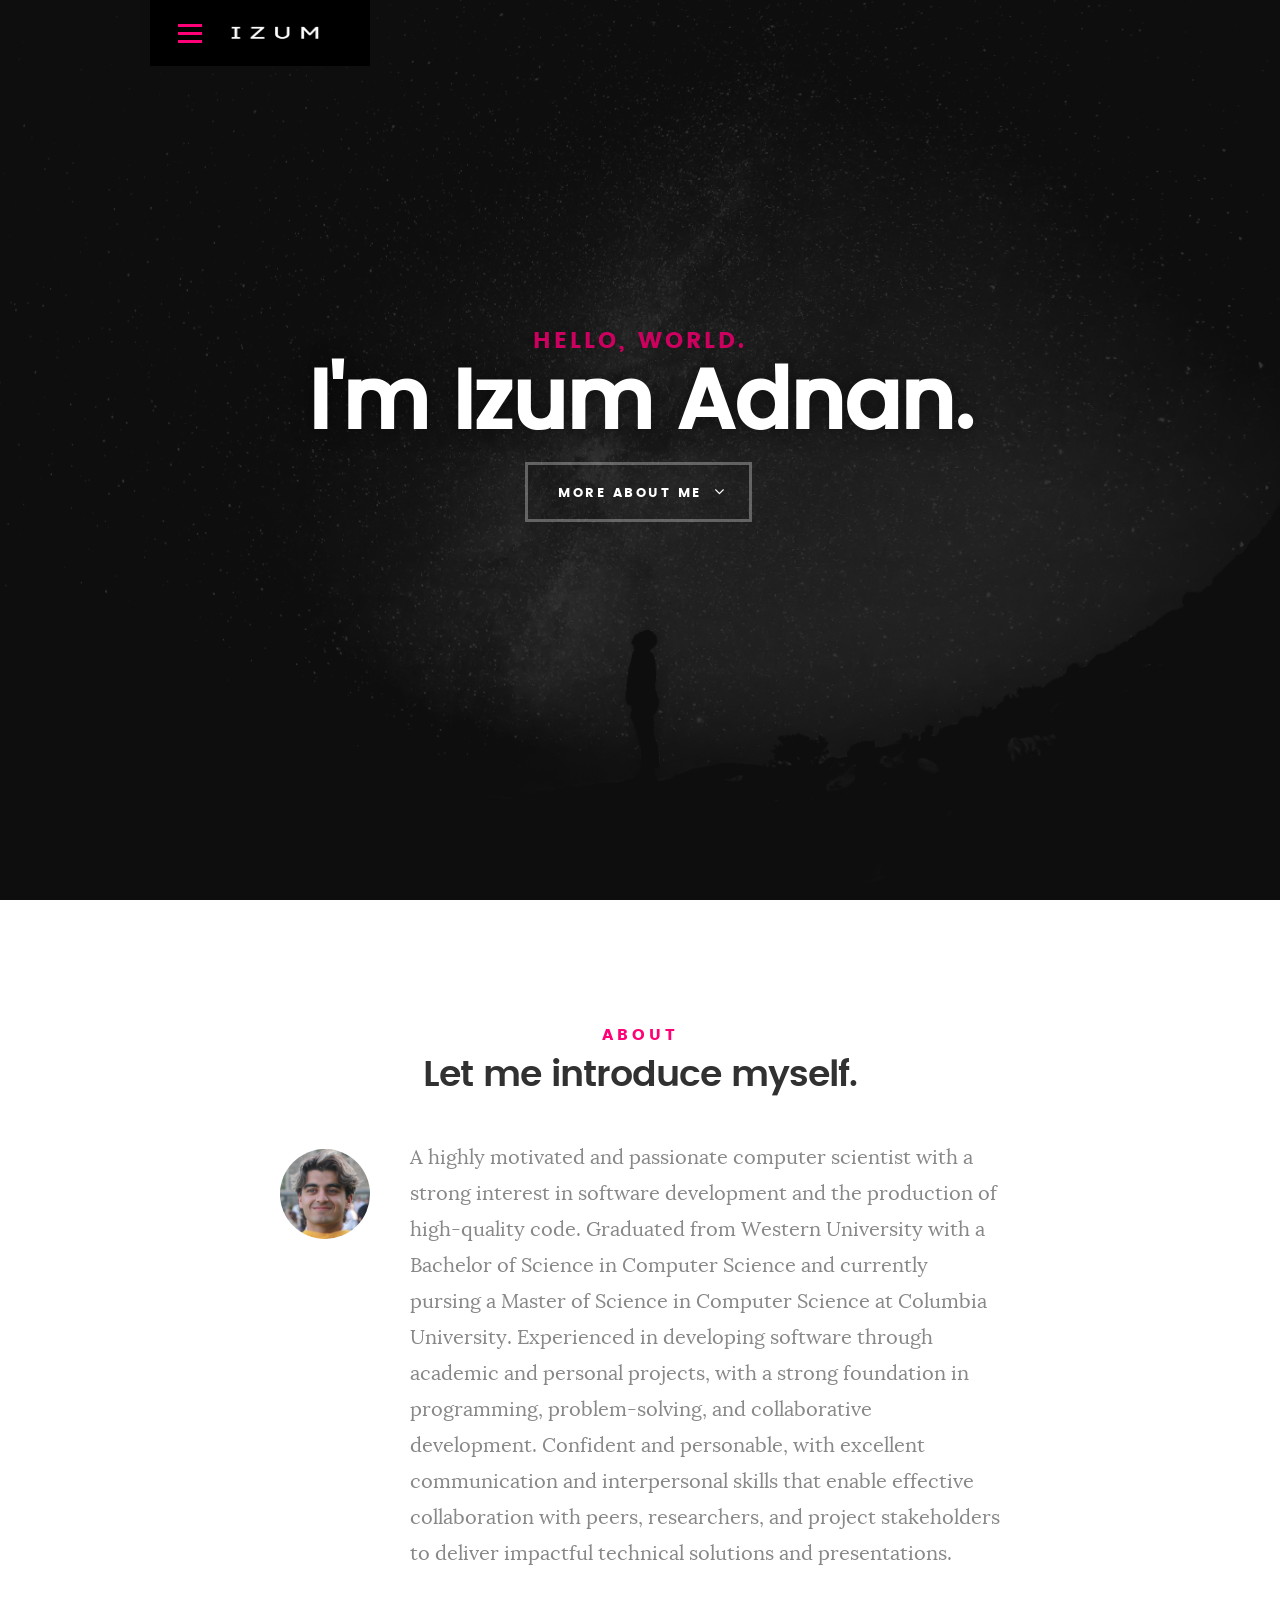
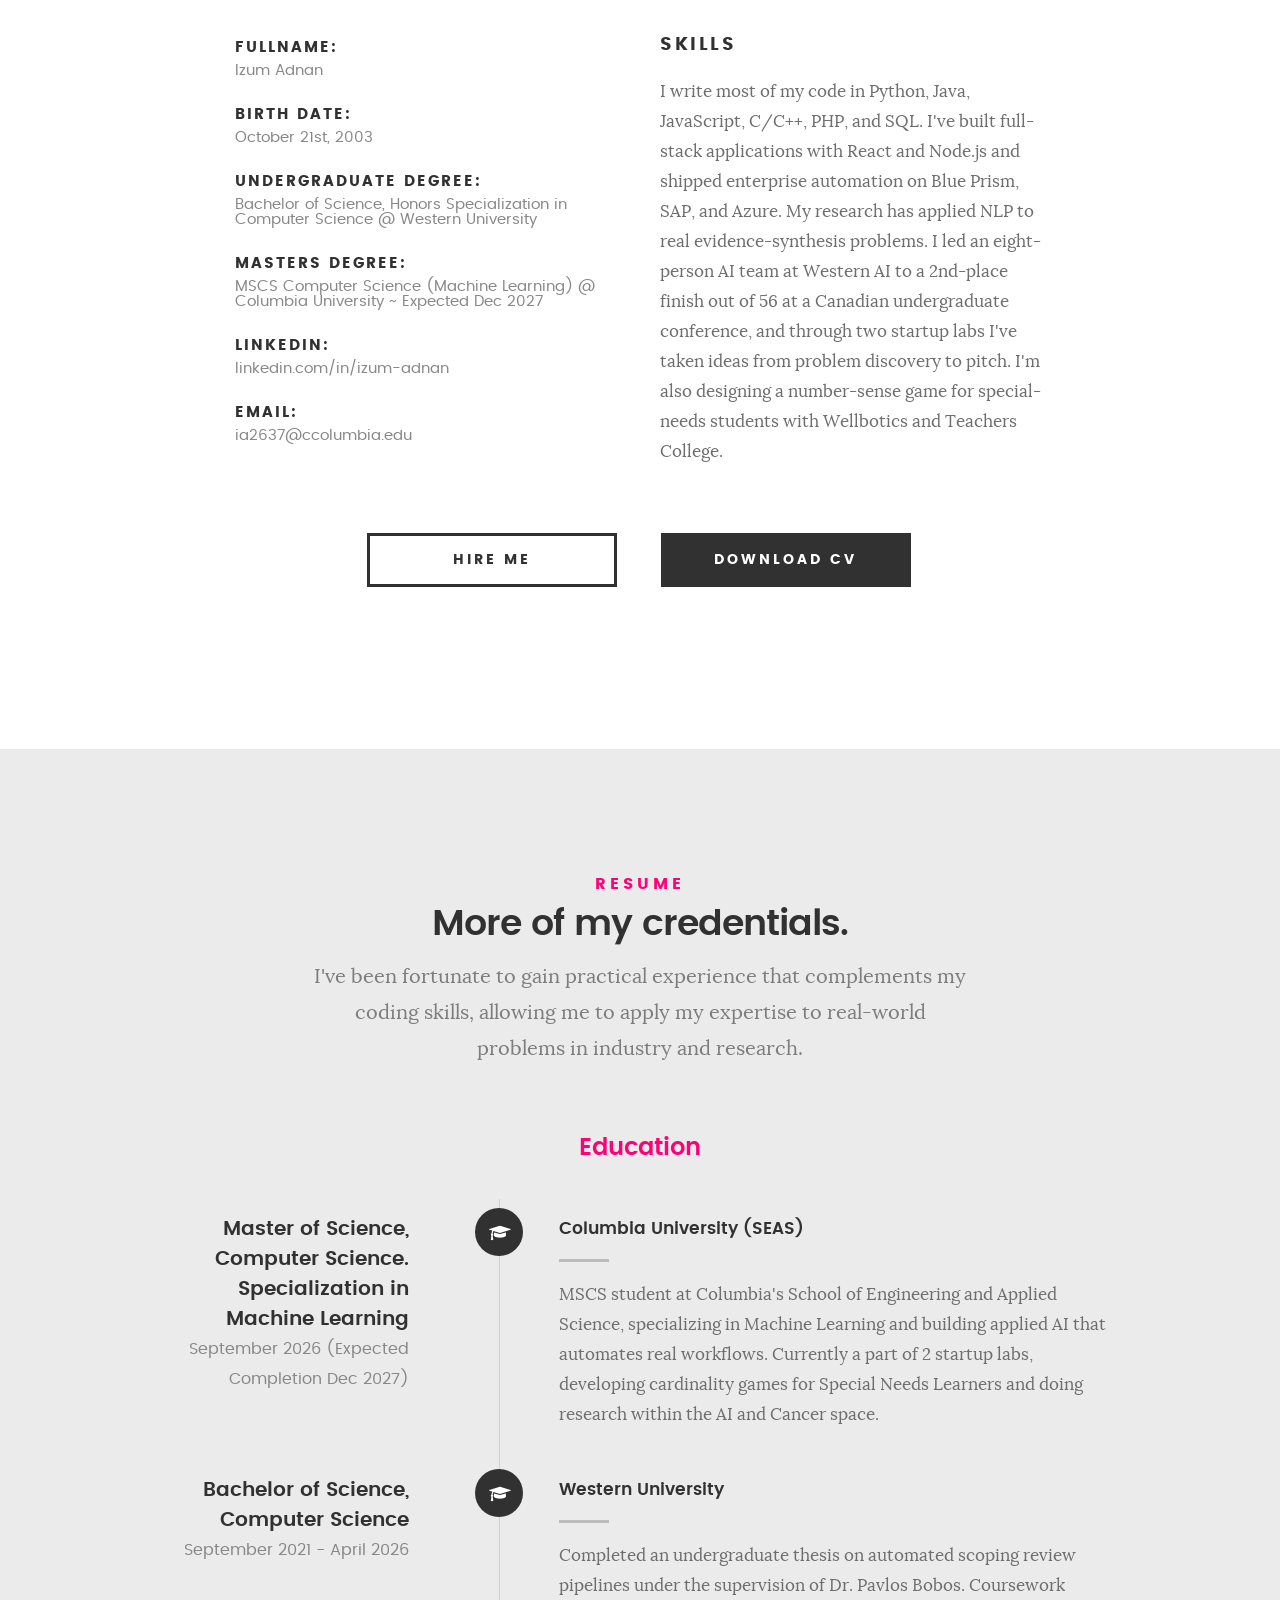
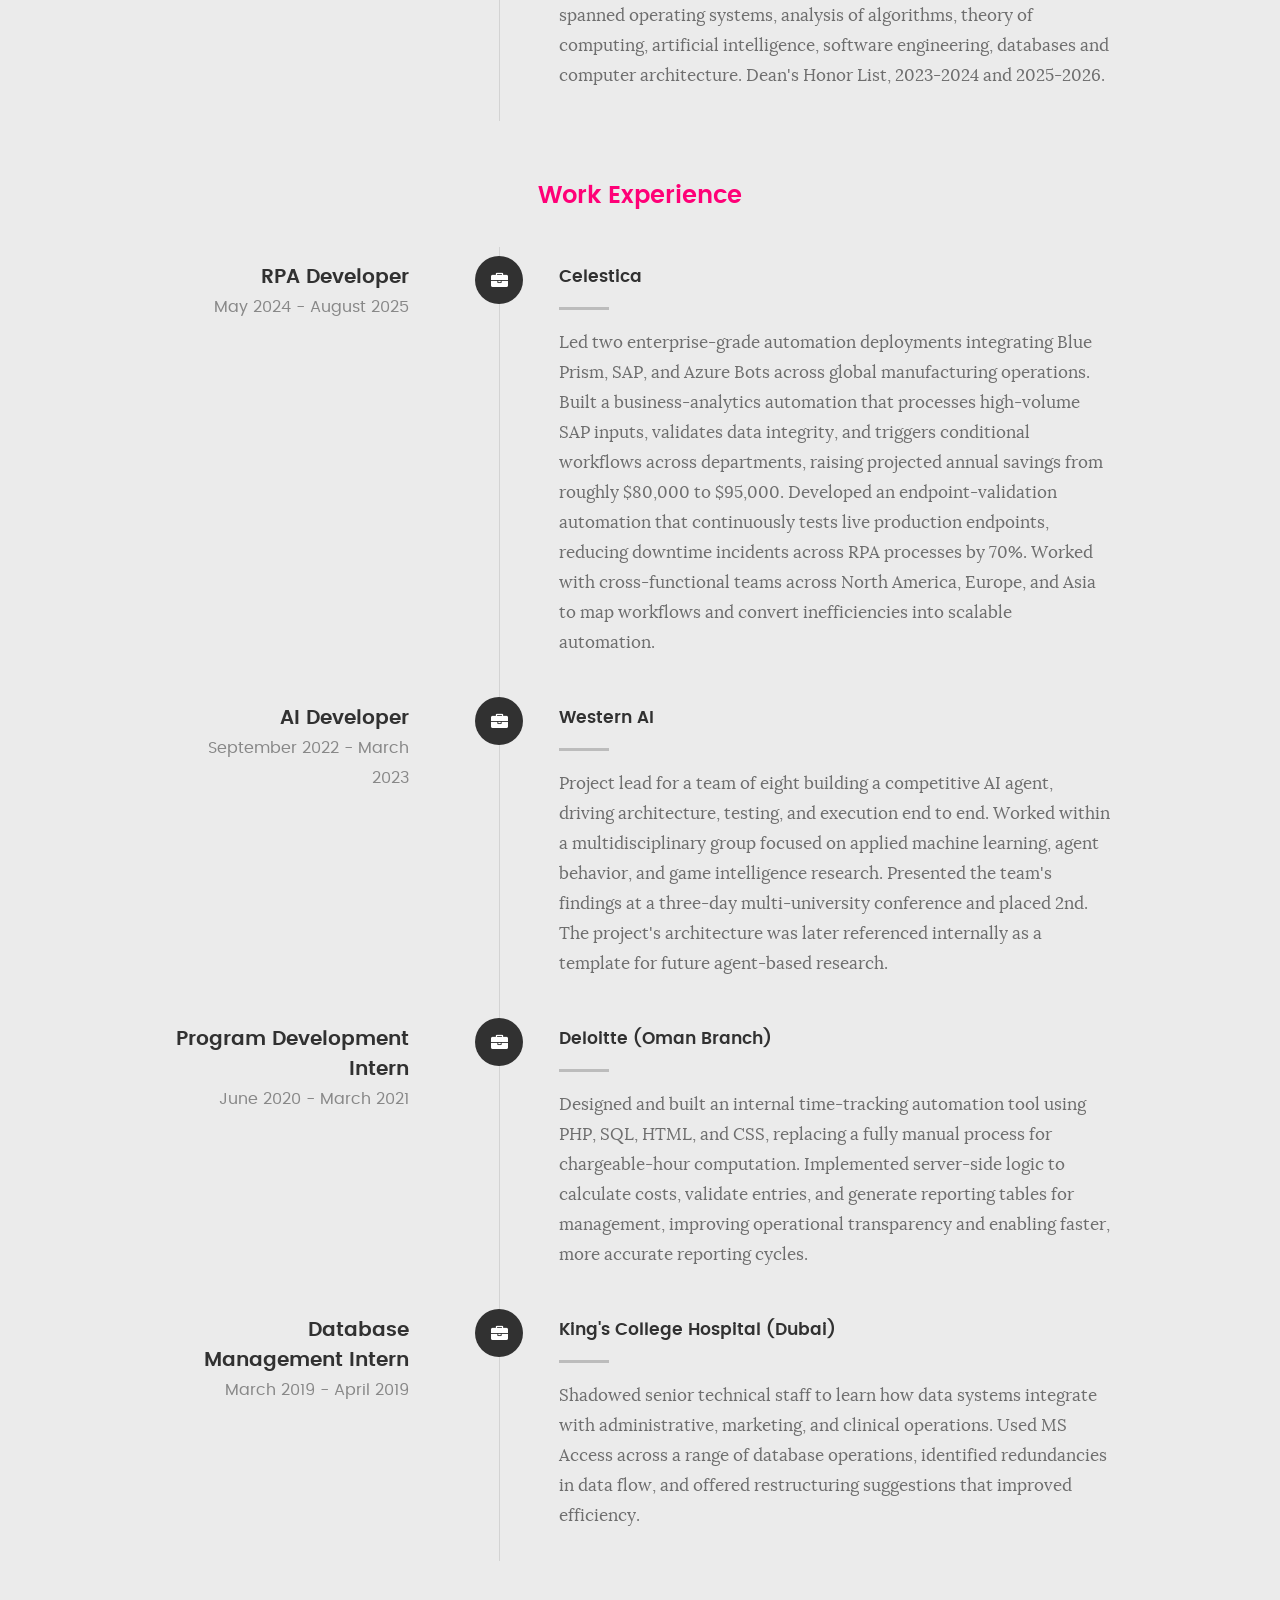
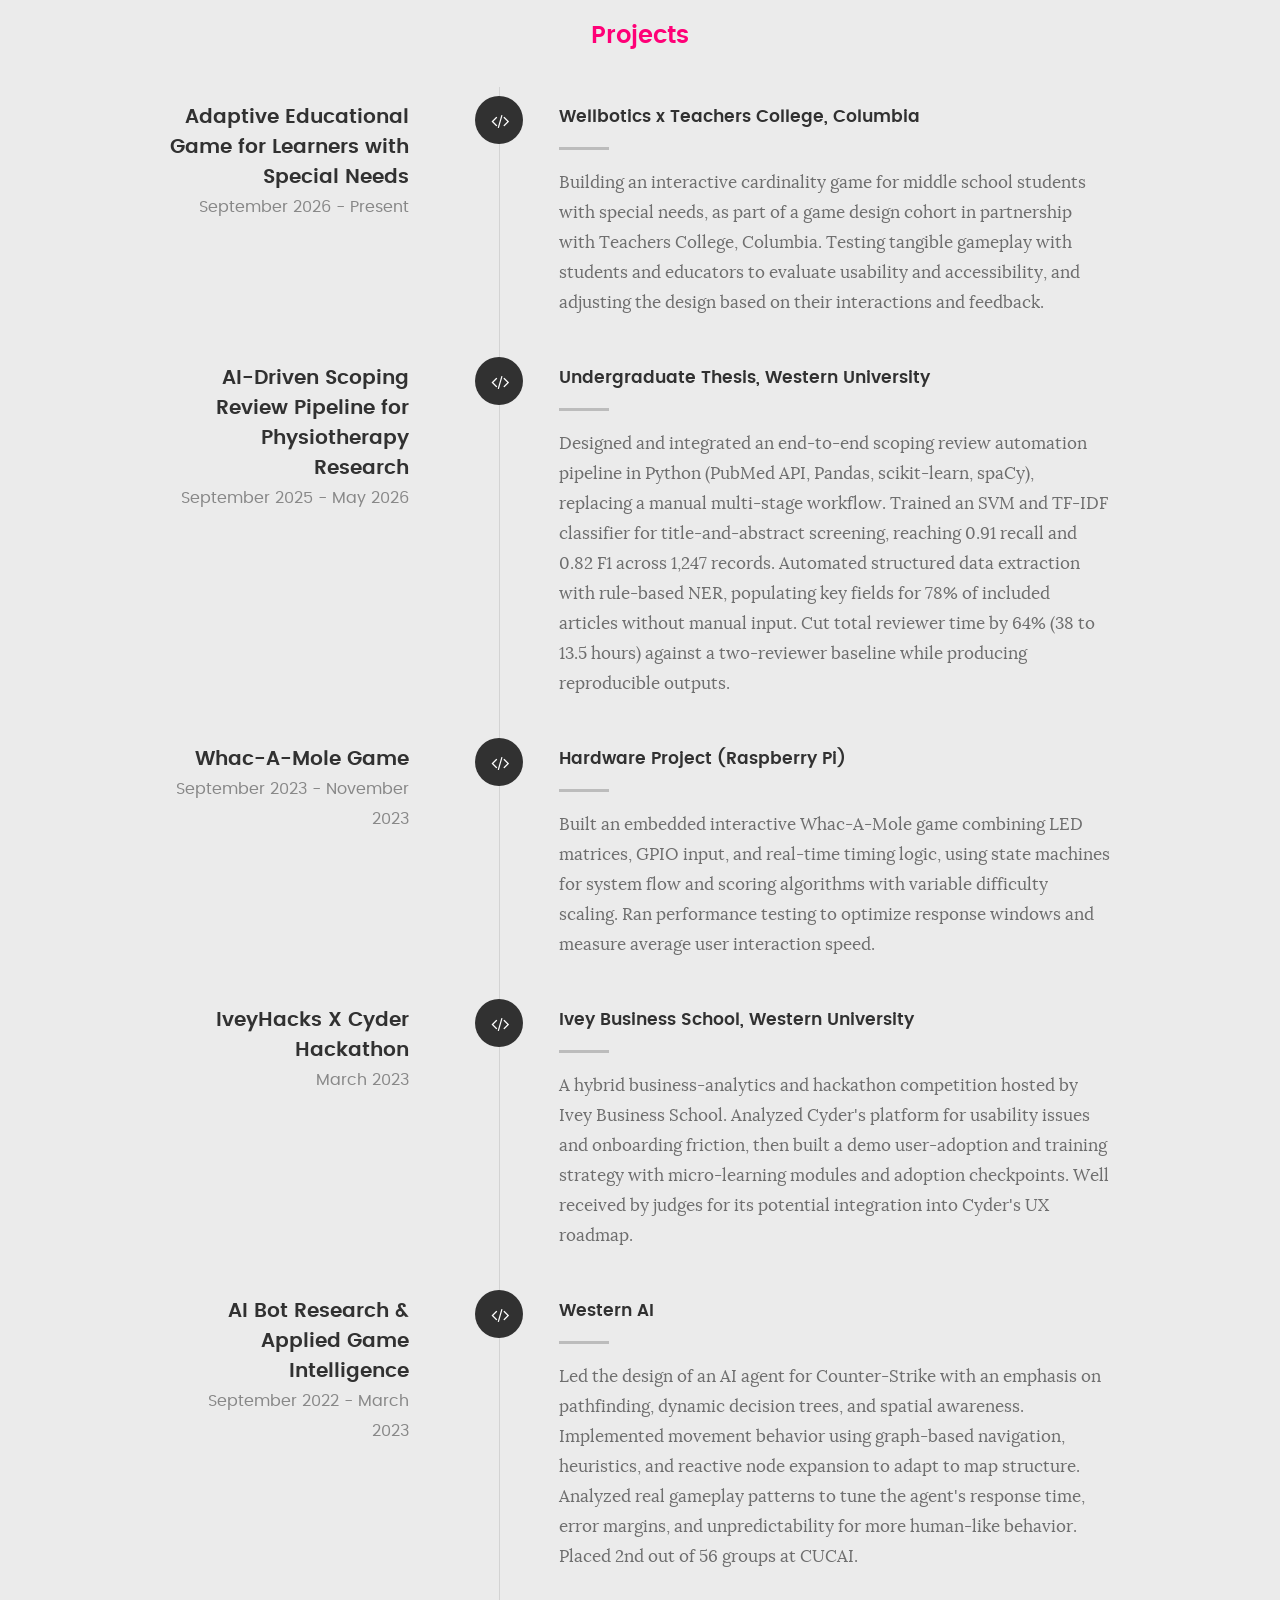
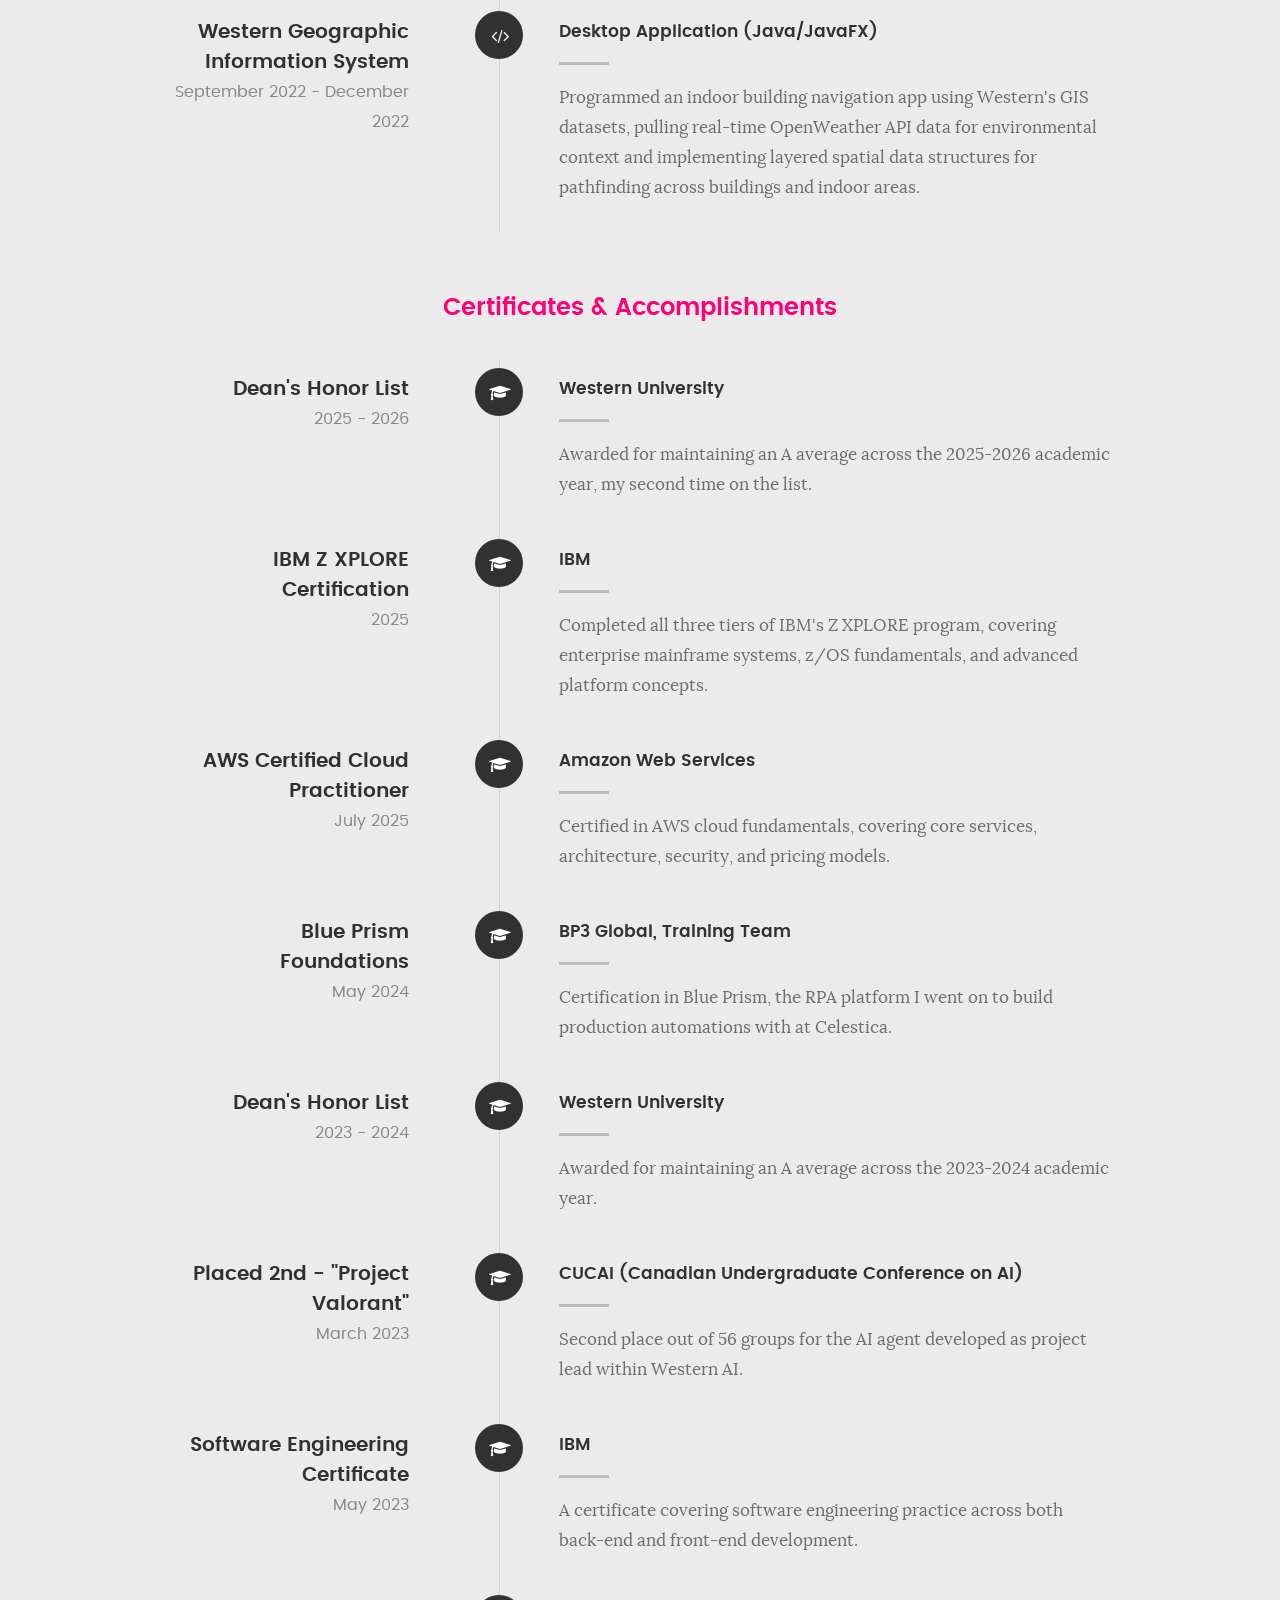
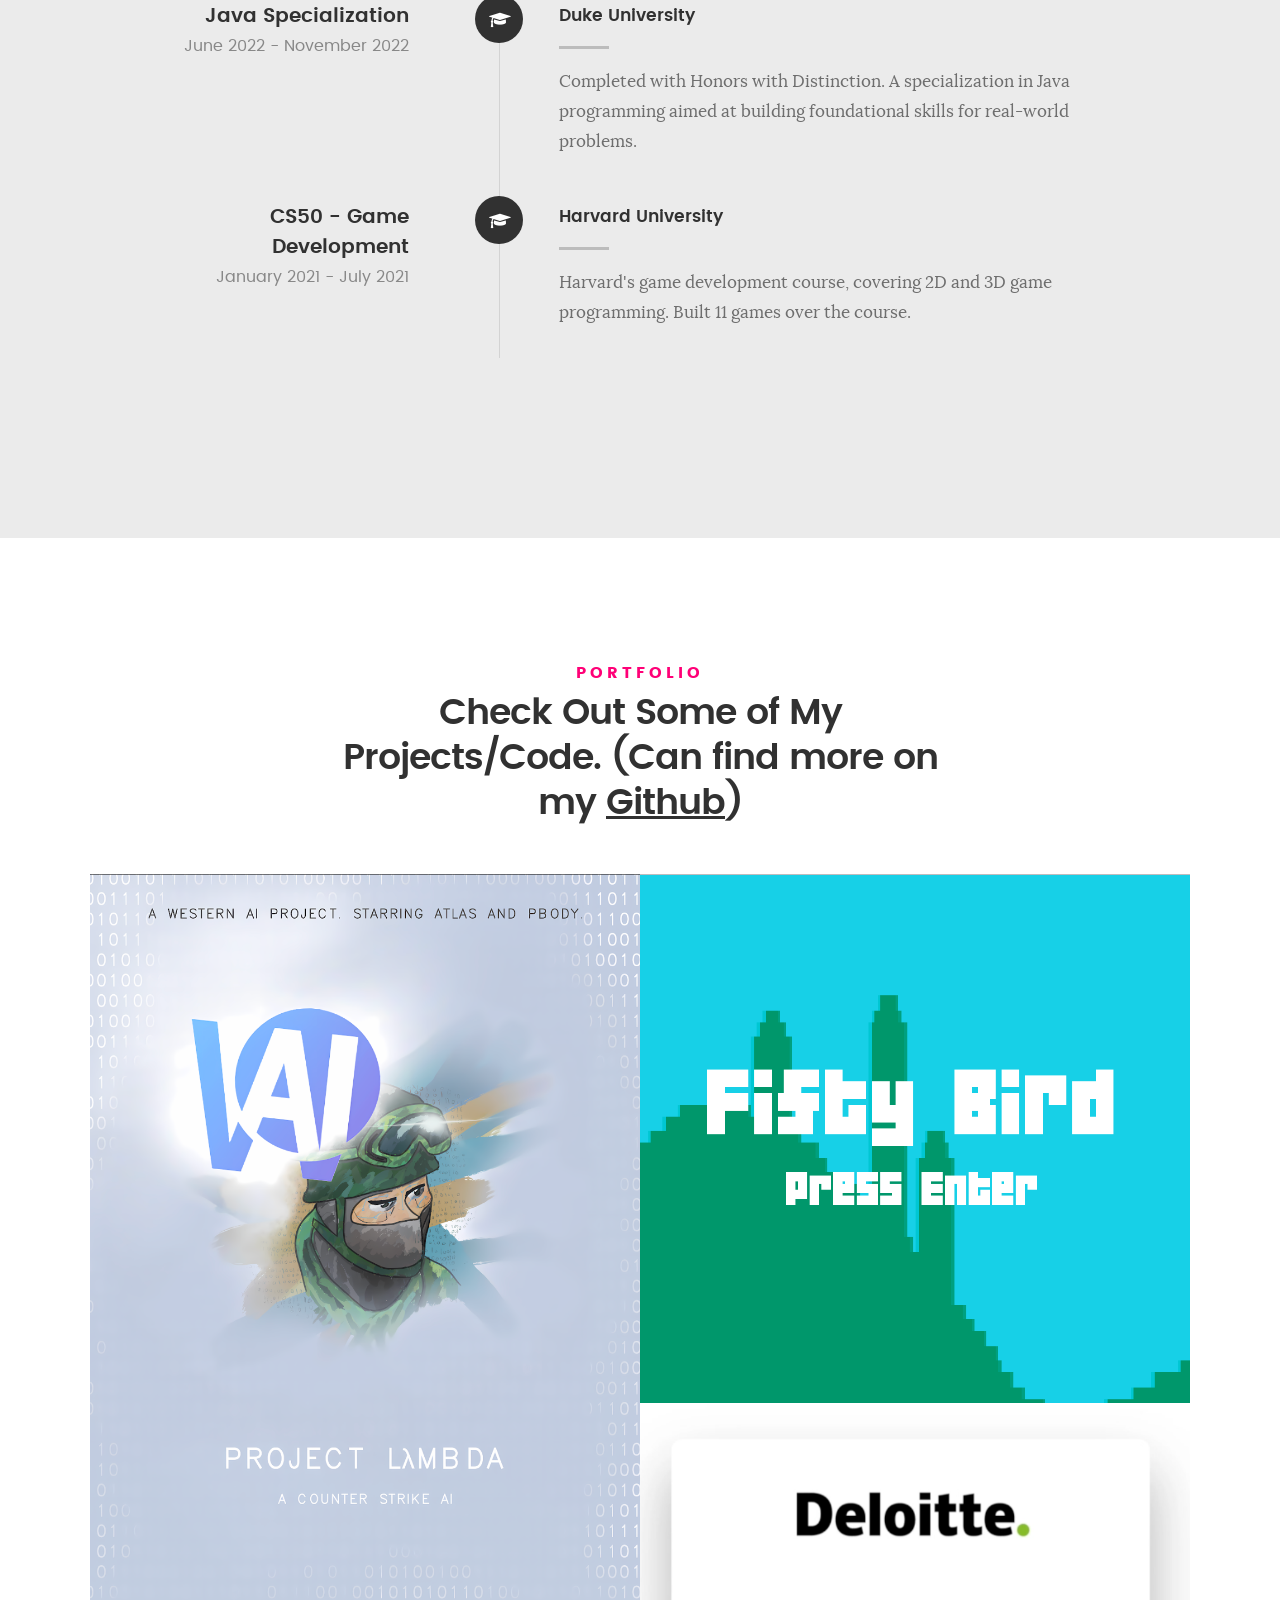
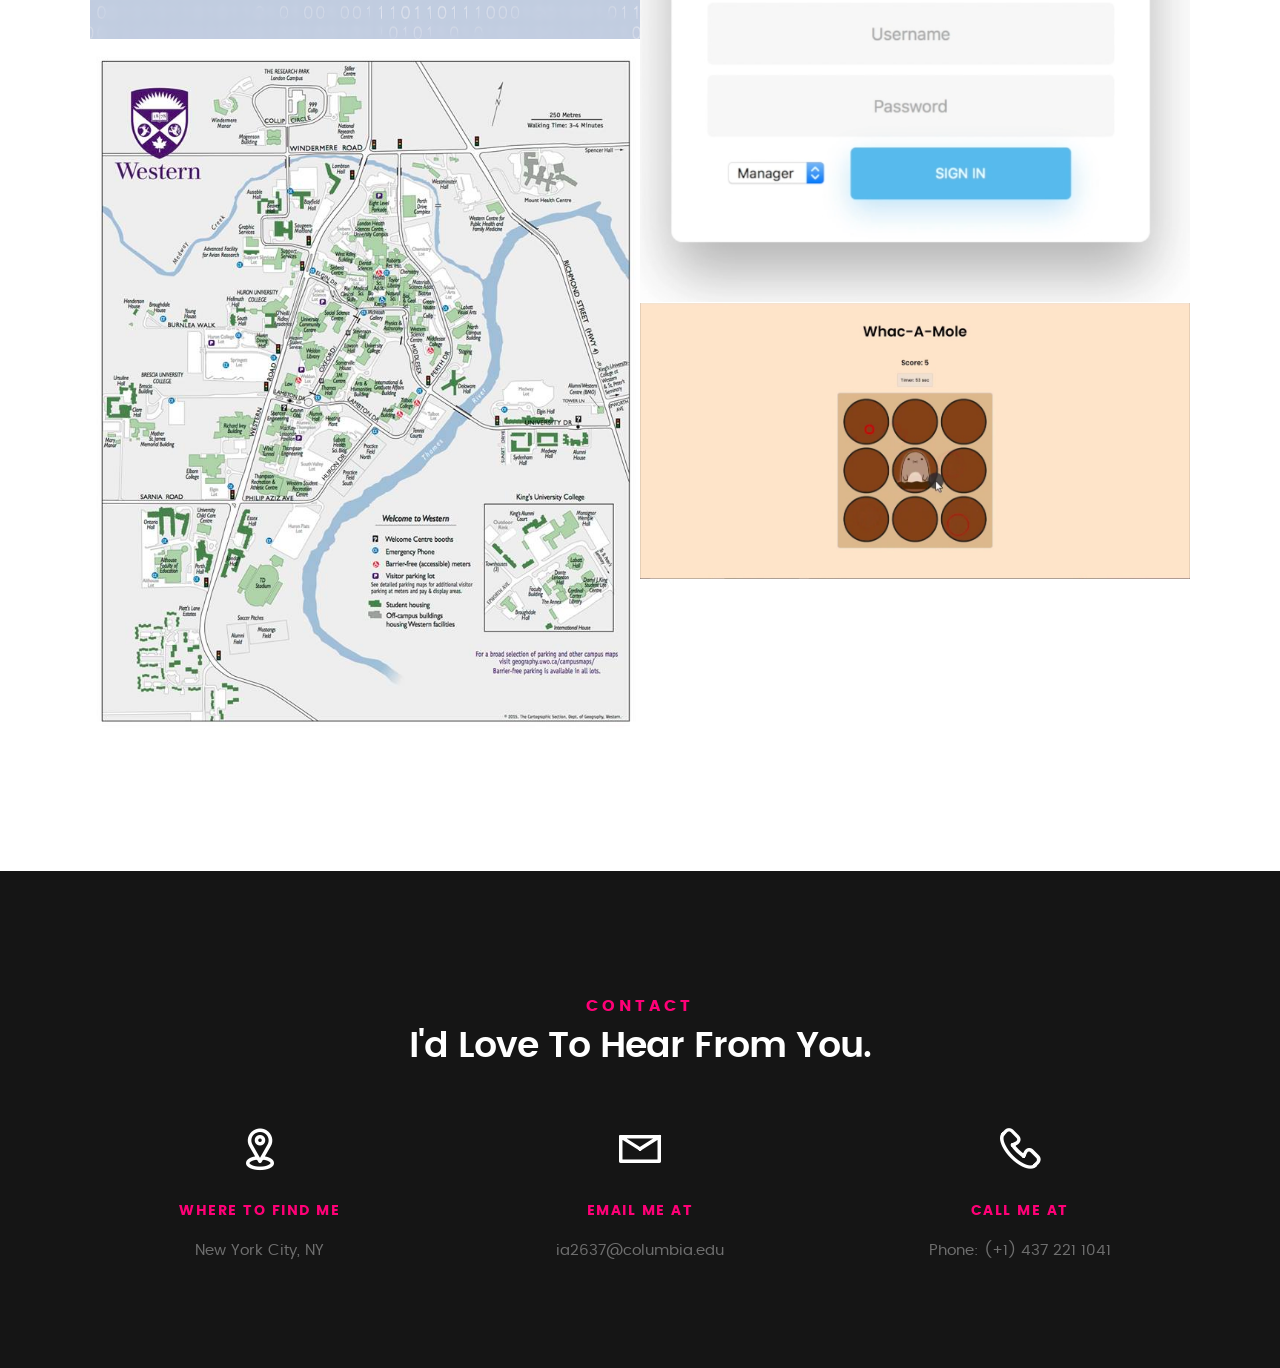
==== index.html @ 759fa6db "Update index.html" ====
<!DOCTYPE html>
<!--[if IE 8 ]><html class="no-js oldie ie8" lang="en"> <![endif]-->
<!--[if IE 9 ]><html class="no-js oldie ie9" lang="en"> <![endif]-->
<!--[if (gte IE 9)|!(IE)]><!--><html class="no-js" lang="en"> <!--<![endif]-->
<head>
<style>
	/* Adjust the image size while maintaining aspect ratio */
.profile-pic {
  max-width: 100%; /* Adjust this to control the image width */
  height: auto; /* This ensures the height adjusts to maintain aspect ratio */
  border-radius: 50%; /* Optional: creates a circular image */
  object-fit: cover; /* Ensures the image covers the area without being squashed. Adjust the container's size as needed */
}

/* Timeline fix: force each block to clear the previous one's floated header.
   Without this, a title that wraps to 3+ lines leaves float space that the
   next block's content flows up into, causing overlap. */
.timeline-block {
  clear: both;
  overflow: hidden;
}
.timeline-block:after {
  content: "";
  display: table;
  clear: both;
}
.timeline-content {
  overflow: hidden; /* creates a block formatting context so text stops wrapping around the floated header */
}
</style>
   <!--- basic page needs
   ================================================== -->
   <meta charset="utf-8">
	<title>Izum Adnan Web Portfolio</title>
	<meta name="description" content="Izum Adnan - Computer Science graduate, Western University. MSCS Candidate in Computer Science with a Machine Learning Specialization, Columbia University.">
	<meta name="author" content="Izum Adnan">

   <!-- mobile specific metas
   ================================================== -->
	<meta name="viewport" content="width=device-width, initial-scale=1, maximum-scale=1">

 	<!-- CSS
   ================================================== -->
   <link rel="stylesheet" href="css/base.css">  
   <link rel="stylesheet" href="css/main.css">
   <link rel="stylesheet" href="css/vendor.css">     

   <!-- script
   ================================================== -->   
	<script src="js/modernizr.js"></script>
	<script src="js/pace.min.js"></script>

   <!-- favicons
	================================================== -->
	<link rel="icon" type="image/png" href="favicon.png">

</head>

<body id="top">

	<!-- header 
   ================================================== -->
   <header>   	
   	<div class="row">

   		<div class="top-bar">
   			<a class="menu-toggle" href="#"><span>Menu</span></a>

	   		<div class="logo">
		         <a href="index.html">IZUM</a>
		      </div>		      

		   	<nav id="main-nav-wrap">
					<ul class="main-navigation">
						<li class="current"><a class="smoothscroll"  href="#intro" title="">Home</a></li>
						<li><a class="smoothscroll"  href="#about" title="">About</a></li>
						<li><a class="smoothscroll"  href="#resume" title="">Resume</a></li>
						<li><a class="smoothscroll"  href="#portfolio" title="">Portfolio</a></li>
						<li><a class="smoothscroll"  href="#contact" title="">Contact</a></li>	
					</ul>
				</nav>    		
   		</div> <!-- /top-bar --> 
   		
   	</div> <!-- /row --> 		
   </header> <!-- /header -->

	<!-- intro section
   ================================================== -->
   <section id="intro">   

   	<div class="intro-overlay"></div>	

   	<div class="intro-content">
   		<div class="row">

   			<div class="col-twelve">

	   			<h5>Hello, World.</h5>
	   			<h1>I'm Izum Adnan.</h1>

	   			<a class="button stroke smoothscroll" href="#about" title="">More About Me</a>

	   		</div>  
   			
   		</div>   		 		
   	</div> <!-- /intro-content -->     	

   </section> <!-- /intro -->


   <!-- about section
   ================================================== -->
   <section id="about">  

		<div class="row section-intro">
   		<div class="col-twelve">

   			<h5>About</h5>
   			<h1>Let me introduce myself.</h1>

   			<div class="intro-info">

   				<img src="images/portfolio/profile-pic.jpg" alt="Profile Picture" class="profile-pic">

   				<p class="lead">A highly motivated and passionate computer scientist with a strong interest in software development and the production of high-quality code. Graduated from Western University with a Bachelor of Science in Computer Science and currently pursing a Master of Science in Computer Science at Columbia University. Experienced in developing software through academic and personal projects, with a strong foundation in programming, problem-solving, and collaborative development. Confident and personable, with excellent communication and interpersonal skills that enable effective collaboration with peers, researchers, and project stakeholders to deliver impactful technical solutions and presentations.</p>
   			</div>            

   		</div>       
   	</div> <!-- /section-intro -->


   	<div class="row about-content">

   		<div class="col-six tab-full">

   			<ul class="info-list">
   				<li>
   					<strong>Fullname:</strong>
   					<span>Izum Adnan</span>
   				</li>
   				<li>
   					<strong>Birth Date:</strong>
   					<span>October 21st, 2003</span>
   				</li>
   				<li>
   					<strong>Undergraduate Degree:</strong>
   					<span>Bachelor of Science, Honors Specialization in Computer Science @ Western University</span>
   				</li>
   				<li>
   					<strong>Masters Degree:</strong>
   					<span>MSCS Computer Science (Machine Learning) @ Columbia University ~ Expected Dec 2027</span>
   				</li>
   				<li>
   					<strong>LinkedIn:</strong>
   					<span>linkedin.com/in/izum-adnan</span>
   				</li>
   				<li>
   					<strong>Email:</strong>
   					<span>ia2637@ccolumbia.edu</span>
   				</li>

   			</ul> <!-- /info-list -->

   		</div>

   		<div class="col-six tab-full">

   			<h3>Skills</h3>
   			<p>I write most of my code in Python, Java, JavaScript, C/C++, PHP, and SQL. I've built full-stack applications with React and Node.js and shipped enterprise automation on Blue Prism, SAP, and Azure. My research has applied NLP to real evidence-synthesis problems. I led an eight-person AI team at Western AI to a 2nd-place finish out of 56 at a Canadian undergraduate conference, and through two startup labs I've taken ideas from problem discovery to pitch. I'm also designing a number-sense game for special-needs students with Wellbotics and Teachers College.</p>

   		</div>

   	</div>

   	<div class="row button-section">
   		<div class="col-twelve">
   			<a href="#contact" title="Hire Me" class="button stroke smoothscroll">Hire Me</a>
			<a href="https://github.com/Izum10/izum10.github.io/blob/main/Izum%20Adnan%20-%20Resume.pdf" download="Izum Adnan - CV/Resume.pdf" title="Download CV" class="button button-primary">Download CV</a>
			</div>   		
   	</div>

   </section> <!-- /about-->    


      <!-- resume Section
   ================================================== -->
	<section id="resume" class="grey-section">

		<div class="row section-intro">
			<div class="col-twelve">

				<h5>Resume</h5>
				<h1>More of my credentials.</h1>

				<p class="lead">I've been fortunate to gain practical experience that complements my coding skills, allowing me to apply my expertise to real-world problems in industry and research.</p>

			</div>
		</div> <!-- /section-intro-->

		<!-- Education
		================================================== -->
		<div class="row resume-timeline">

			<div class="col-twelve resume-header">

				<h2>Education</h2>

			</div> <!-- /resume-header -->

			<div class="col-twelve">

				<div class="timeline-wrap">

					<div class="timeline-block">

						<div class="timeline-ico">
							<i class="fa fa-graduation-cap"></i>
						</div>

						<div class="timeline-header">
							<h3>Master of Science, Computer Science. Specialization in Machine Learning</h3>
							<p>September 2026 (Expected Completion Dec 2027)</p>
						</div>

						<div class="timeline-content">
							<h4>Columbia University (SEAS)</h4>
							<p>MSCS student at Columbia's School of Engineering and Applied Science, specializing in Machine Learning and building applied AI that automates real workflows. Currently a part of 2 startup labs, developing cardinality games for Special Needs Learners and doing research within the AI and Cancer space.</p>
						</div>

					</div> <!-- /timeline-block -->

					<div class="timeline-block">

						<div class="timeline-ico">
							<i class="fa fa-graduation-cap"></i>
						</div>

						<div class="timeline-header">
							<h3>Bachelor of Science, Computer Science</h3>
							<p>September 2021 - April 2026</p>
						</div>

						<div class="timeline-content">
							<h4>Western University</h4>
							<p>Completed an undergraduate thesis on automated scoping review pipelines under the supervision of Dr. Pavlos Bobos. Coursework spanned operating systems, analysis of algorithms, theory of computing, artificial intelligence, software engineering, databases and computer architecture. Dean's Honor List, 2023-2024 and 2025-2026.</p>
						</div>

					</div> <!-- /timeline-block -->

				</div> <!-- /timeline-wrap -->

			</div> <!-- /col-twelve -->

		</div> <!-- /resume-timeline -->

		<!-- Work Experience
		================================================== -->
		<div class="row resume-timeline">

			<div class="col-twelve resume-header">

				<h2>Work Experience</h2>

			</div> <!-- /resume-header -->

			<div class="col-twelve">

				<div class="timeline-wrap">

					<div class="timeline-block">

						<div class="timeline-ico">
							<i class="fa fa-briefcase"></i>
						</div>

						<div class="timeline-header">
							<h3>RPA Developer</h3>
							<p>May 2024 - August 2025</p>
						</div>

						<div class="timeline-content">
							<h4>Celestica</h4>
							<p>Led two enterprise-grade automation deployments integrating Blue Prism, SAP, and Azure Bots across global manufacturing operations. Built a business-analytics automation that processes high-volume SAP inputs, validates data integrity, and triggers conditional workflows across departments, raising projected annual savings from roughly $80,000 to $95,000. Developed an endpoint-validation automation that continuously tests live production endpoints, reducing downtime incidents across RPA processes by 70%. Worked with cross-functional teams across North America, Europe, and Asia to map workflows and convert inefficiencies into scalable automation.</p>
						</div>

					</div> <!-- /timeline-block -->

					<div class="timeline-block">

						<div class="timeline-ico">
							<i class="fa fa-briefcase"></i>
						</div>

						<div class="timeline-header">
							<h3>AI Developer</h3>
							<p>September 2022 - March 2023</p>
						</div>

						<div class="timeline-content">
							<h4>Western AI</h4>
							<p>Project lead for a team of eight building a competitive AI agent, driving architecture, testing, and execution end to end. Worked within a multidisciplinary group focused on applied machine learning, agent behavior, and game intelligence research. Presented the team's findings at a three-day multi-university conference and placed 2nd. The project's architecture was later referenced internally as a template for future agent-based research.</p>
						</div>

					</div> <!-- /timeline-block -->

					<div class="timeline-block">

						<div class="timeline-ico">
							<i class="fa fa-briefcase"></i>
						</div>

						<div class="timeline-header">
							<h3>Program Development Intern</h3>
							<p>June 2020 - March 2021</p>
						</div>

						<div class="timeline-content">
							<h4>Deloitte (Oman Branch)</h4>
							<p>Designed and built an internal time-tracking automation tool using PHP, SQL, HTML, and CSS, replacing a fully manual process for chargeable-hour computation. Implemented server-side logic to calculate costs, validate entries, and generate reporting tables for management, improving operational transparency and enabling faster, more accurate reporting cycles.</p>
						</div>

					</div> <!-- /timeline-block -->

					<div class="timeline-block">

						<div class="timeline-ico">
							<i class="fa fa-briefcase"></i>
						</div>

						<div class="timeline-header">
							<h3>Database Management Intern</h3>
							<p>March 2019 - April 2019</p>
						</div>

						<div class="timeline-content">
							<h4>King's College Hospital (Dubai)</h4>
							<p>Shadowed senior technical staff to learn how data systems integrate with administrative, marketing, and clinical operations. Used MS Access across a range of database operations, identified redundancies in data flow, and offered restructuring suggestions that improved efficiency.</p>
						</div>

					</div> <!-- /timeline-block -->

				</div> <!-- /timeline-wrap -->

			</div> <!-- /col-twelve -->

		</div> <!-- /resume-timeline -->

		<!-- Projects
		================================================== -->
		<div class="row resume-timeline">

			<div class="col-twelve resume-header">

				<h2>Projects</h2>

			</div> <!-- /resume-header -->

			<div class="col-twelve">

				<div class="timeline-wrap">

					<div class="timeline-block">

						<div class="timeline-ico">
							<i class="fa fa-code"></i>
						</div>

						<div class="timeline-header">
							<h3>Adaptive Educational Game for Learners with Special Needs</h3>
							<p>September 2026 - Present</p>
						</div>

						<div class="timeline-content">
							<h4>Wellbotics x Teachers College, Columbia</h4>
							<p>Building an interactive cardinality game for middle school students with special needs, as part of a game design cohort in partnership with Teachers College, Columbia. Testing tangible gameplay with students and educators to evaluate usability and accessibility, and adjusting the design based on their interactions and feedback.</p>
						</div>

					</div> <!-- /timeline-block -->

					<div class="timeline-block">

						<div class="timeline-ico">
							<i class="fa fa-code"></i>
						</div>

						<div class="timeline-header">
							<h3>AI-Driven Scoping Review Pipeline for Physiotherapy Research</h3>
							<p>September 2025 - May 2026</p>
						</div>

						<div class="timeline-content">
							<h4>Undergraduate Thesis, Western University</h4>
							<p>Designed and integrated an end-to-end scoping review automation pipeline in Python (PubMed API, Pandas, scikit-learn, spaCy), replacing a manual multi-stage workflow. Trained an SVM and TF-IDF classifier for title-and-abstract screening, reaching 0.91 recall and 0.82 F1 across 1,247 records. Automated structured data extraction with rule-based NER, populating key fields for 78% of included articles without manual input. Cut total reviewer time by 64% (38 to 13.5 hours) against a two-reviewer baseline while producing reproducible outputs.</p>
						</div>

					</div> <!-- /timeline-block -->

					<div class="timeline-block">

						<div class="timeline-ico">
							<i class="fa fa-code"></i>
						</div>

						<div class="timeline-header">
							<h3>Whac-A-Mole Game</h3>
							<p>September 2023 - November 2023</p>
						</div>

						<div class="timeline-content">
							<h4>Hardware Project (Raspberry Pi)</h4>
							<p>Built an embedded interactive Whac-A-Mole game combining LED matrices, GPIO input, and real-time timing logic, using state machines for system flow and scoring algorithms with variable difficulty scaling. Ran performance testing to optimize response windows and measure average user interaction speed.</p>
						</div>

					</div> <!-- /timeline-block -->

					<div class="timeline-block">

						<div class="timeline-ico">
							<i class="fa fa-code"></i>
						</div>

						<div class="timeline-header">
							<h3>IveyHacks X Cyder Hackathon</h3>
							<p>March 2023</p>
						</div>

						<div class="timeline-content">
							<h4>Ivey Business School, Western University</h4>
							<p>A hybrid business-analytics and hackathon competition hosted by Ivey Business School. Analyzed Cyder's platform for usability issues and onboarding friction, then built a demo user-adoption and training strategy with micro-learning modules and adoption checkpoints. Well received by judges for its potential integration into Cyder's UX roadmap.</p>
						</div>

					</div> <!-- /timeline-block -->

					<div class="timeline-block">

						<div class="timeline-ico">
							<i class="fa fa-code"></i>
						</div>

						<div class="timeline-header">
							<h3>AI Bot Research &amp; Applied Game Intelligence</h3>
							<p>September 2022 - March 2023</p>
						</div>

						<div class="timeline-content">
							<h4>Western AI</h4>
							<p>Led the design of an AI agent for Counter-Strike with an emphasis on pathfinding, dynamic decision trees, and spatial awareness. Implemented movement behavior using graph-based navigation, heuristics, and reactive node expansion to adapt to map structure. Analyzed real gameplay patterns to tune the agent's response time, error margins, and unpredictability for more human-like behavior. Placed 2nd out of 56 groups at CUCAI.</p>
						</div>

					</div> <!-- /timeline-block -->

					<div class="timeline-block">

						<div class="timeline-ico">
							<i class="fa fa-code"></i>
						</div>

						<div class="timeline-header">
							<h3>Western Geographic Information System</h3>
							<p>September 2022 - December 2022</p>
						</div>

						<div class="timeline-content">
							<h4>Desktop Application (Java/JavaFX)</h4>
							<p>Programmed an indoor building navigation app using Western's GIS datasets, pulling real-time OpenWeather API data for environmental context and implementing layered spatial data structures for pathfinding across buildings and indoor areas.</p>
						</div>

					</div> <!-- /timeline-block -->

				</div> <!-- /timeline-wrap -->

			</div> <!-- /col-twelve -->

		</div> <!-- /resume-timeline -->

		<!-- Certificates & Accomplishments
		================================================== -->
		<div class="row resume-timeline">

			<div class="col-twelve resume-header">

				<h2>Certificates &amp; Accomplishments</h2>

			</div> <!-- /resume-header -->

			<div class="col-twelve">

				<div class="timeline-wrap">

					<div class="timeline-block">

						<div class="timeline-ico">
							<i class="fa fa-graduation-cap"></i>
						</div>

						<div class="timeline-header">
							<h3>Dean's Honor List</h3>
							<p>2025 - 2026</p>
						</div>

						<div class="timeline-content">
							<h4>Western University</h4>
							<p>Awarded for maintaining an A average across the 2025-2026 academic year, my second time on the list.</p>
						</div>

					</div> <!-- /timeline-block -->

					<div class="timeline-block">

						<div class="timeline-ico">
							<i class="fa fa-graduation-cap"></i>
						</div>

						<div class="timeline-header">
							<h3>IBM Z XPLORE Certification</h3>
							<p>2025</p>
						</div>

						<div class="timeline-content">
							<h4>IBM</h4>
							<p>Completed all three tiers of IBM's Z XPLORE program, covering enterprise mainframe systems, z/OS fundamentals, and advanced platform concepts.</p>
						</div>

					</div> <!-- /timeline-block -->

					<div class="timeline-block">

						<div class="timeline-ico">
							<i class="fa fa-graduation-cap"></i>
						</div>

						<div class="timeline-header">
							<h3>AWS Certified Cloud Practitioner</h3>
							<p>July 2025</p>
						</div>

						<div class="timeline-content">
							<h4>Amazon Web Services</h4>
							<p>Certified in AWS cloud fundamentals, covering core services, architecture, security, and pricing models.</p>
						</div>

					</div> <!-- /timeline-block -->

					<div class="timeline-block">

						<div class="timeline-ico">
							<i class="fa fa-graduation-cap"></i>
						</div>

						<div class="timeline-header">
							<h3>Blue Prism Foundations</h3>
							<p>May 2024</p>
						</div>

						<div class="timeline-content">
							<h4>BP3 Global, Training Team</h4>
							<p>Certification in Blue Prism, the RPA platform I went on to build production automations with at Celestica.</p>
						</div>

					</div> <!-- /timeline-block -->

					<div class="timeline-block">

						<div class="timeline-ico">
							<i class="fa fa-graduation-cap"></i>
						</div>

						<div class="timeline-header">
							<h3>Dean's Honor List</h3>
							<p>2023 - 2024</p>
						</div>

						<div class="timeline-content">
							<h4>Western University</h4>
							<p>Awarded for maintaining an A average across the 2023-2024 academic year.</p>
						</div>

					</div> <!-- /timeline-block -->

					<div class="timeline-block">

						<div class="timeline-ico">
							<i class="fa fa-graduation-cap"></i>
						</div>

						<div class="timeline-header">
							<h3>Placed 2nd - "Project Valorant"</h3>
							<p>March 2023</p>
						</div>

						<div class="timeline-content">
							<h4>CUCAI (Canadian Undergraduate Conference on AI)</h4>
							<p>Second place out of 56 groups for the AI agent developed as project lead within Western AI.</p>
						</div>

					</div> <!-- /timeline-block -->

					<div class="timeline-block">

						<div class="timeline-ico">
							<i class="fa fa-graduation-cap"></i>
						</div>

						<div class="timeline-header">
							<h3>Software Engineering Certificate</h3>
							<p>May 2023</p>
						</div>

						<div class="timeline-content">
							<h4>IBM</h4>
							<p>A certificate covering software engineering practice across both back-end and front-end development.</p>
						</div>

					</div> <!-- /timeline-block -->

					<div class="timeline-block">

						<div class="timeline-ico">
							<i class="fa fa-graduation-cap"></i>
						</div>

						<div class="timeline-header">
							<h3>Java Specialization</h3>
							<p>June 2022 - November 2022</p>
						</div>

						<div class="timeline-content">
							<h4>Duke University</h4>
							<p>Completed with Honors with Distinction. A specialization in Java programming aimed at building foundational skills for real-world problems.</p>
						</div>

					</div> <!-- /timeline-block -->

					<div class="timeline-block">

						<div class="timeline-ico">
							<i class="fa fa-graduation-cap"></i>
						</div>

						<div class="timeline-header">
							<h3>CS50 - Game Development</h3>
							<p>January 2021 - July 2021</p>
						</div>

						<div class="timeline-content">
							<h4>Harvard University</h4>
							<p>Harvard's game development course, covering 2D and 3D game programming. Built 11 games over the course.</p>
						</div>

					</div> <!-- /timeline-block -->

				</div> <!-- /timeline-wrap -->

			</div> <!-- /col-twelve -->

		</div> <!-- /resume-timeline -->

	</section> <!-- /resume -->


	<!-- Portfolio Section
   ================================================== -->
	<section id="portfolio">

		<div class="row section-intro">
   		<div class="col-twelve">

   			<h5>Portfolio</h5>
<h1>Check Out Some of My Projects/Code. (Can find more on my <a href="https://github.com/Izum10" target="_blank" rel="noopener" style="color: inherit; text-decoration: underline;">Github</a>)</h1>
   		</div>   		
   	</div> <!-- /section-intro--> 

   	<div class="row portfolio-content">

   		<div class="col-twelve">

   			<!-- portfolio-wrapper -->
	         <div id="folio-wrapper" class="block-1-2 block-mob-full stack">

	         	<div class="bgrid folio-item">
	               <div class="item-wrap">
	               	<img src="images/portfolio/liberty.jpg" alt="Liberty">
	                  <a href="#modal-01" class="overlay">	                  	           
	                     <div class="folio-item-table">
	                     	<div class="folio-item-cell">
		     					       <h3 class="folio-title">Western AI CSGO Project</h3>	     					    
		     					    	 <span class="folio-types">
		     					       	  AI Project
		     					       </span>
		     					   </div>	                      	
	                     </div>                    
	                  </a>
	               </div>	               
	        		</div> <!-- /folio-item -->

	        		<div class="bgrid folio-item">
	               <div class="item-wrap">
	               	<img src="images/portfolio/shutterbug.jpg" alt="Shutterbug">
	               	<a href="#modal-02" class="overlay">              		                  
	                     <div class="folio-item-table">
	                     	<div class="folio-item-cell">
	                     		<h3 class="folio-title">Harvard CS50</h3>	     					    
		     					    	<span class="folio-types">
										Harvard University's Game Development Course
		     					      </span>		     		
		     					   </div> 	                      	
	                     </div>                    
	                  </a>
	               </div>
	        		</div> <!-- /folio-item -->

	            <div class="bgrid folio-item">
	               <div class="item-wrap">
	               	<img src="images/portfolio/Clouds.jpg" alt="Clouds">
	                  <a href="#modal-03" class="overlay">             		                  
	                     <div class="folio-item-table">
	                     	<div class="folio-item-cell">
	                     		<h3 class="folio-title">Time Sheet Distributor/Calculator</h3>	     					    
		     					    	<span class="folio-types">
		     					       	  Program Development for Deloitte Regional Manager
		     					      </span>		     		
		     					   </div> 	                      	
	                     </div>                    
	                  </a>
	               </div>
	        		</div> <!-- /folio-item -->  

	        		<div class="bgrid folio-item">
	               <div class="item-wrap">
	               	<img src="images/portfolio/mapgallery.jpeg" alt="Map Gallery">
	                  <a href="#modal-07" class="overlay">             		                  
	                     <div class="folio-item-table">
	                     	<div class="folio-item-cell">
	                     		<h3 class="folio-title">Western Geographic Information System</h3>	     					    
		     					    	<span class="folio-types">
		     					       	  Web Application
		     					      </span>		     		
		     					   </div> 	                      	
	                     </div>                    
	                  </a>
	               </div>
	        		</div> <!-- /folio-item -->

	        		<div class="bgrid folio-item">
	               <div class="item-wrap">
	               	<img src="images/portfolio/maxresdefault.jpeg" alt="Whac-A-Mole">
	                  <a href="#modal-05" class="overlay">             		                  
	                     <div class="folio-item-table">
	                     	<div class="folio-item-cell">
	                     		<h3 class="folio-title">Whac-A-Mole Game</h3>	     					    
		     					    	<span class="folio-types">
		     					       	  Hardware Project
		     					      </span>		     		
		     					   </div> 	                      	
	                     </div>                    
	                  </a>
	               </div>
	        		</div> <!-- /folio-item -->


	            <!-- modal popups - begin
	            ============================================================= -->

	            <div id="modal-01" class="popup-modal slider mfp-hide">	

				     	<div class="media">
				     		<img src="images/portfolio/modals/m-liberty.jpg" alt="" />
				     	</div>      	

					   <div class="description-box">
					      <h4>Western AI CSGO Project</h4>		      
					      <p>As project lead for a team of eight, I designed a competitive AI agent for Counter-Strike built around graph-based navigation, heuristic pathfinding, and dynamic decision trees. I analyzed real gameplay patterns to tune the agent's response time, error margins, and unpredictability for more human-like behavior. Presented at a three-day multi-university conference, where it placed 2nd out of 56 groups. The architecture was later referenced internally as a template for future agent-based research.</p>

					      <div class="categories">AI Development</div>			               
					   </div>

			         <div class="link-box">
			            <a href="https://github.com/Izum10/Western-AI-CSGO-Project">Details</a>
					      <a href="#" class="popup-modal-dismiss">Close</a>
			         </div>		      

				   </div> <!-- /modal-01 -->

				   <div id="modal-02" class="popup-modal slider mfp-hide">	

				     	<div class="media">
				     		<img src="images/portfolio/modals/m-shutterbug.jpg" alt="" />
				     	</div>      	

					   <div class="description-box">
					      <h4>Harvard CS50</h4>		      
					      <p>Harvard University's game development course, covering the programming techniques behind both 2D and 3D games. Built 11 games over the course of the program.</p>

					      <div class="categories">Game Development</div>			               
					   </div>

			         <div class="link-box">
			            <a href="https://github.com/Izum10/Harvard-CS50">Details</a>
					      <a href="#" class="popup-modal-dismiss">Close</a>
			         </div>		      

				   </div> <!-- /modal-02 -->

				   <div id="modal-03" class="popup-modal slider mfp-hide">	

				     	<div class="media">
				     		<img src="images/portfolio/modals/m-Clouds.jpg" alt="" />
				     	</div>      	

					   <div class="description-box">
					      <h4>Time Sheet Distributor/Calculator</h4>		      
					      <p>An internal time-tracking tool built for Deloitte's Oman branch using HTML, PHP, SQL, and CSS. It automates the calculation and distribution of chargeable hours across employees, with server-side logic for cost calculation, entry validation, and management reporting tables. It replaced a fully manual process and shipped to production.</p>

					      <div class="categories">Web Development</div>			               
					   </div>

			         <div class="link-box">
			            <a href="https://github.com/Izum10/IB-Computer-Science-IA">Details</a>
					      <a href="#" class="popup-modal-dismiss">Close</a>
			         </div>		      

				   </div> <!-- /modal-03 -->

				   <div id="modal-05" class="popup-modal slider mfp-hide">	

				     	<div class="media">
				     		<img src="images/portfolio/modals/m-maxresdefault.jpeg" alt="" />
				     	</div>      	

					   <div class="description-box">
					      <h4>Whac-A-Mole Game</h4>		      
					      <p>An embedded interactive Whac-A-Mole built on Raspberry Pi, integrating LED matrices, GPIO input, and real-time timing logic. I modeled the system flow using state machines and implemented scoring algorithms with variable difficulty scaling, then ran performance testing to optimize response windows and measure average user interaction speed.</p>

					      <div class="categories">Hardware Project</div>			               
					   </div>

			         <div class="link-box">
			            <a href="https://github.com/Izum10/Whac-A-Mole_LEDGame">Details</a>
					      <a href="#" class="popup-modal-dismiss">Close</a>
			         </div>		      

				   </div> <!-- /modal-05 -->

				   <div id="modal-07" class="popup-modal slider mfp-hide">	

				     	<div class="media">
				     		<img src="images/portfolio/modals/m-mapgallery.jpeg" alt="" />
				     	</div>      	

					   <div class="description-box">
					      <h4>Western Geographic Information System</h4>		      
					      <p>A Java/JavaFX application built with Maven, NetBeans, and JSON that integrates Western's GIS datasets for indoor building navigation. It implements layered spatial data structures for pathfinding between buildings and interior areas, and appends real-time environmental context to location queries through the OpenWeather API.</p>

					      <div class="categories">Web Application</div>			               
					   </div>

			         <div class="link-box">
			            <a href="https://github.com/Izum10/Western_Navigation_System">Details</a>
					      <a href="#" class="popup-modal-dismiss">Close</a>
			         </div>		      

				   </div> <!-- /modal-07 -->

				   <!-- modal popups - end
	            ============================================================= -->

	         </div> <!-- /portfolio-wrapper --> 

   		</div>  <!-- /twelve -->   

   	</div> <!-- /portfolio-content --> 
		
	</section> <!-- /portfolio --> 

	
   <!-- contact
   ================================================== -->
	<section id="contact">

		<div class="row section-intro">
   		<div class="col-twelve">

   			<h5>Contact</h5>
   			<h1>I'd Love To Hear From You.</h1>

   		</div> 
   	
   	</div> <!-- /section-intro -->

   	<div class="row contact-info">

   		<div class="col-four tab-full">

   			<div class="icon">
   				<i class="icon-pin"></i>
   			</div>

   			<h5>Where to find me</h5>

   			<p>
   				New York City, NY
   			</p>

   		</div>

   		<div class="col-four tab-full collapse">

   			<div class="icon">
   				<i class="icon-mail"></i>
   			</div>

   			<h5>Email Me At</h5>

   			<p>ia2637@columbia.edu</p>

   		</div>

   		<div class="col-four tab-full">

   			<div class="icon">
   				<i class="icon-phone"></i>
   			</div>

   			<h5>Call Me At</h5>

   			<p>Phone: (+1) 437 221 1041</p>

   		</div>
   		
   	</div> <!-- /contact-info -->
		
	</section> <!-- /contact -->


   <div id="preloader"> 
    	<div id="loader"></div>
   </div> 

   <!-- Java Script
   ================================================== --> 
   <script src="js/jquery-2.1.3.min.js"></script>
   <script src="js/plugins.js"></script>
   <script src="js/main.js"></script>

</body>

</html>
---- css/base.css ----
html {
	font-family: sans-serif;
	-ms-text-size-adjust: 100%;
	-webkit-text-size-adjust: 100%;
}

body {
	margin: 0;
}

article,
aside,
details,
figcaption,
figure,
footer,
header,
hgroup,
main,
menu,
nav,
section,
summary {
	display: block;
}

audio,
canvas,
progress,
video {
	display: inline-block;
	vertical-align: baseline;
}

audio:not([controls]) {
	display: none;
	height: 0;
}

[hidden],
template {
	display: none;
}

a {
	background: transparent;
}

a:active,
a:hover {
	outline: 0;
}

abbr[title] {
	border-bottom: 1px dotted;
}

b,
strong {
	font-weight: bold;
}

dfn {
	font-style: italic;
}

h1 {
	font-size: 2em;
	margin: 0.67em 0;
}

mark {
	background: #ff0;
	color: #000;
}

small {
	font-size: 80%;
}

sub,
sup {
	font-size: 75%;
	line-height: 0;
	position: relative;
	vertical-align: baseline;
}

sup {
	top: -0.5em;
}

sub {
	bottom: -0.25em;
}

img {
	border: 0;
}

svg:not(:root) {
	overflow: hidden;
}

figure {
	margin: 1em 40px;
}

hr {
	-moz-box-sizing: content-box;
	box-sizing: content-box;
	height: 0;
}

pre {
	overflow: auto;
}

code,
kbd,
pre,
samp {
	font-family: monospace, monospace;
	font-size: 1em;
}

button,
input,
optgroup,
select,
textarea {
	color: inherit;
	font: inherit;
	margin: 0;
}

button {
	overflow: visible;
}

button,
select {
	text-transform: none;
}

button,
html input[type="button"],
input[type="reset"],
input[type="submit"] {
	-webkit-appearance: button;
	cursor: pointer;
}

button[disabled],
html input[disabled] {
	cursor: default;
}

button::-moz-focus-inner,
input::-moz-focus-inner {
	border: 0;
	padding: 0;
}

input {
	line-height: normal;
}

input[type="checkbox"],
input[type="radio"] {
	box-sizing: border-box;
	padding: 0;
}

input[type="number"]::-webkit-inner-spin-button,
input[type="number"]::-webkit-outer-spin-button {
	height: auto;
}

input[type="search"] {
	-webkit-appearance: textfield;
	-moz-box-sizing: content-box;
	-webkit-box-sizing: content-box;
	box-sizing: content-box;
}

input[type="search"]::-webkit-search-cancel-button,
input[type="search"]::-webkit-search-decoration {
	-webkit-appearance: none;
}

fieldset {
	border: 1px solid #c0c0c0;
	margin: 0 2px;
	padding: 0.35em 0.625em 0.75em;
}

legend {
	border: 0;
	padding: 0;
}

textarea {
	overflow: auto;
}

optgroup {
	font-weight: bold;
}

table {
	border-collapse: collapse;
	border-spacing: 0;
}

td,
th {
	padding: 0;
}

/** 
 * ===================================================================
 * 02. basic/base setup styles - (_basic.scss)
 *
 * ------------------------------------------------------------------- 
 */
html {
	font-size: 62.5%;
	box-sizing: border-box;
}

*,
*::before,
*::after {
	box-sizing: inherit;
}

body {
	font-weight: normal;
	line-height: 1;
	text-rendering: optimizeLegibility;
	word-wrap: break-word;
	-webkit-overflow-scrolling: touch;
	-webkit-text-size-adjust: none;
}

body,
input,
button {
	-moz-osx-font-smoothing: grayscale;
	-webkit-font-smoothing: antialiased;
}

/**
 * Media - (_basic.scss)
 * ------------------------------------------------------------------- 
 */
img,
video {
	max-width: 100%;
	height: auto;
}

/**
 * Typography resets - (_basic.scss)
 * ------------------------------------------------------------------- 
 */
div,
dl,
dt,
dd,
ul,
ol,
li,
h1,
h2,
h3,
h4,
h5,
h6,
pre,
form,
p,
blockquote,
th,
td {
	margin: 0;
	padding: 0;
}

h1,
h2,
h3,
h4,
h5,
h6 {
	-webkit-font-variant-ligatures: common-ligatures;
	-moz-font-variant-ligatures: common-ligatures;
	font-variant-ligatures: common-ligatures;
	text-rendering: optimizeLegibility;
}

em,
i {
	font-style: italic;
	line-height: inherit;
}

strong,
b {
	font-weight: bold;
	line-height: inherit;
}

small {
	font-size: 60%;
	line-height: inherit;
}

ol,
ul {
	list-style: none;
}

li {
	display: block;
}

/**
 * links - (_basic.scss)
 * ------------------------------------------------------------------- 
 */
a {
	text-decoration: none;
	line-height: inherit;
}

a img {
	border: none;
}

/**
 * inputs - (_basic.scss)
 * ------------------------------------------------------------------- 
 */
fieldset {
	margin: 0;
	padding: 0;
}

input[type="email"],
input[type="number"],
input[type="search"],
input[type="text"],
input[type="tel"],
input[type="url"],
input[type="password"],
textarea {
	-webkit-appearance: none;
	-moz-appearance: none;
	-ms-appearance: none;
	-o-appearance: none;
	appearance: none;
}

/** 
 * ===================================================================
 * 03. grid - (_grid.scss)
 *
 * ------------------------------------------------------------------- 
 */
.row {
	width: 94%;
	max-width: 1140px;
	margin: 0 auto;
}

.row:before,
.row:after {
	content: "";
	display: table;
}

.row:after {
	clear: both;
}

.row .row {
	width: auto;
	max-width: none;
	margin-left: -20px;
	margin-right: -20px;
}

[class*="col-"],
.bgrid {
	float: left;
}

[class*="col-"] + [class*="col-"].end {
	float: right;
}

[class*="col-"] {
	padding: 0 20px;
}

.col-one {
	width: 8.33333%;
}

.col-two,
.col-1-6 {
	width: 16.66667%;
}

.col-three,
.col-1-4 {
	width: 25%;
}

.col-four,
.col-1-3 {
	width: 33.33333%;
}

.col-five {
	width: 41.66667%;
}

.col-six,
.col-1-2 {
	width: 50%;
}

.col-seven {
	width: 58.33333%;
}

.col-eight,
.col-2-3 {
	width: 66.66667%;
}

.col-nine,
.col-3-4 {
	width: 75%;
}

.col-ten,
.col-5-6 {
	width: 83.33333%;
}

.col-eleven {
	width: 91.66667%;
}

.col-twelve,
.col-full {
	width: 100%;
}

/**
 * small screens - (_grid.scss)
 * --------------------------------------------------------------- 
 */
@media screen and (max-width:1024px) {
	.row .row {
		margin-left: -18px;
		margin-right: -18px;
	}

	[class*="col-"] {
		padding: 0 18px;
	}

}

/**
 * tablets - (_grid.scss)
 * --------------------------------------------------------------- 
 */
@media screen and (max-width:768px) {
	.row {
		width: auto;
		padding-left: 30px;
		padding-right: 30px;
	}

	.row .row {
		padding-left: 0;
		padding-right: 0;
		margin-left: -15px;
		margin-right: -15px;
	}

	[class*="col-"] {
		padding: 0 15px;
	}

	.tab-1-4 {
		width: 25%;
	}

	.tab-1-3 {
		width: 33.33333%;
	}

	.tab-1-2 {
		width: 50%;
	}

	.tab-2-3 {
		width: 66.66667%;
	}

	.tab-3-4 {
		width: 75%;
	}

	.tab-full {
		width: 100%;
	}

}

/**
 * large mobile devices - (_grid.scss)
 * --------------------------------------------------------------- 
 */
@media screen and (max-width:600px) {
	.row {
		padding-left: 25px;
		padding-right: 25px;
	}

	.row .row {
		margin-left: -10px;
		margin-right: -10px;
	}

	[class*="col-"] {
		padding: 0 10px;
	}

	.mob-1-4 {
		width: 25%;
	}

	.mob-1-2 {
		width: 50%;
	}

	.mob-3-4 {
		width: 75%;
	}

	.mob-full {
		width: 100%;
	}

}

/**
 * small mobile devices - (_grid.scss)
 * --------------------------------------------------------------- 
 */
@media screen and (max-width:400px) {
	.row .row {
		padding-left: 0;
		padding-right: 0;
		margin-left: 0;
		margin-right: 0;
	}

	[class*="col-"] {
		width: 100% !important;
		float: none !important;
		clear: both !important;
		margin-left: 0;
		margin-right: 0;
		padding: 0;
	}

	[class*="col-"] + [class*="col-"].end {
		float: none;
	}

}

/** 
 * ===================================================================
 * block grids - (_grid.scss)
 *
 * ------------------------------------------------------------------- 
 */
[class*="block-"]:before,
[class*="block-"]:after {
	content: "";
	display: table;
}

[class*="block-"]:after {
	clear: both;
}

.block-1-6 .bgrid {
	width: 16.66667%;
}

.block-1-4 .bgrid {
	width: 25%;
}

.block-1-3 .bgrid {
	width: 33.33333%;
}

.block-1-2 .bgrid {
	width: 50%;
}

/**
 * Clearing for block grid columns. Allow columns with 
 * different heights to align properly.
 */
.block-1-6 .bgrid:nth-child(6n+1),
.block-1-4 .bgrid:nth-child(4n+1),
.block-1-3 .bgrid:nth-child(3n+1),
.block-1-2 .bgrid:nth-child(2n+1) {
	clear: both;
}

/**
 * small screens - (_grid.scss)
 * --------------------------------------------------------------- 
 */
@media screen and (max-width:1024px) {
	.block-s-1-6 .bgrid {
		width: 16.66667%;
	}

	.block-s-1-4 .bgrid {
		width: 25%;
	}

	.block-s-1-3 .bgrid {
		width: 33.33333%;
	}

	.block-s-1-2 .bgrid {
		width: 50%;
	}

	.block-s-full .bgrid {
		width: 100%;
		clear: both;
	}

	[class*="block-s-"] .bgrid:nth-child(n) {
		clear: none;
	}

	.block-s-1-6 .bgrid:nth-child(6n+1),
	.block-s-1-4 .bgrid:nth-child(4n+1),
	.block-s-1-3 .bgrid:nth-child(3n+1),
	.block-s-1-2 .bgrid:nth-child(2n+1) {
		clear: both;
	}

}

/**
 * tablets - (_grid.scss)
 * --------------------------------------------------------------- 
 */
@media screen and (max-width:768px) {
	.block-tab-1-6 .bgrid {
		width: 16.66667%;
	}

	.block-tab-1-4 .bgrid {
		width: 25%;
	}

	.block-tab-1-3 .bgrid {
		width: 33.33333%;
	}

	.block-tab-1-2 .bgrid {
		width: 50%;
	}

	.block-tab-full .bgrid {
		width: 100%;
		clear: both;
	}

	[class*="block-tab-"] .bgrid:nth-child(n) {
		clear: none;
	}

	.block-tab-1-6 .bgrid:nth-child(6n+1),
	.block-tab-1-4 .bgrid:nth-child(4n+1),
	.block-tab-1-3 .bgrid:nth-child(3n+1),
	.block-tab-1-2 .bgrid:nth-child(2n+1) {
		clear: both;
	}

}

/**
 * large mobile devices - (_grid.scss)
 * --------------------------------------------------------------- 
 */
@media screen and (max-width:600px) {
	.block-mob-1-6 .bgrid {
		width: 16.66667%;
	}

	.block-mob-1-4 .bgrid {
		width: 25%;
	}

	.block-mob-1-3 .bgrid {
		width: 33.33333%;
	}

	.block-mob-1-2 .bgrid {
		width: 50%;
	}

	.block-mob-full .bgrid {
		width: 100%;
		clear: both;
	}

	[class*="block-mob-"] .bgrid:nth-child(n) {
		clear: none;
	}

	.block-mob-1-6 .bgrid:nth-child(6n+1),
	.block-mob-1-4 .bgrid:nth-child(4n+1),
	.block-mob-1-3 .bgrid:nth-child(3n+1),
	.block-mob-1-2 .bgrid:nth-child(2n+1) {
		clear: both;
	}

}

/**
 * stack on small mobile devices - (_grid.scss)
 * --------------------------------------------------------------- 
 */
@media screen and (max-width:400px) {
	.stack .bgrid {
		width: 100% !important;
		float: none !important;
		clear: both !important;
		margin-left: 0;
		margin-right: 0;
	}

}

/** 
 * ===================================================================
 * 04. MISC  - (_grid.scss)
 *
 * ------------------------------------------------------------------- 
 */

/**
 * Clearing - (http://nicolasgallagher.com/micro-clearfix-hack/
 */
.group:before,
.group:after {
	content: "";
	display: table;
}

.group:after {
	clear: both;
}

/**
 * Misc Helper Styles 
 */
.hide {
	display: none;
}

.invisible {
	visibility: hidden;
}

.antialiased {
	-webkit-font-smoothing: antialiased;
	-moz-osx-font-smoothing: grayscale;
}

.remove-bottom {
	margin-bottom: 0;
}

.half-bottom {
	margin-bottom: 1.5rem !important;
}

.add-bottom {
	margin-bottom: 3rem !important;
}

.no-border {
	border: none;
}

.full-width {
	width: 100%;
}

.text-center {
	text-align: center;
}

.text-left {
	text-align: left;
}

.text-right {
	text-align: right;
}

.pull-left {
	float: left;
}

.pull-right {
	float: right;
}

.align-center {
	margin-left: auto;
	margin-right: auto;
	text-align: center;
}

/*# sourceMappingURL=base.css.map */
---- css/main.css ----
@import url("fonts.css");
@import url("font-awesome/css/font-awesome.min.css");
@import url("micons/micons.css");

html {
	font-size: 10px;
}

@media only screen and (max-width:1024px) {
	html {
		font-size: 9.411764705882353px;
	}
}
@media only screen and (max-width:768px) {
	html {
		font-size: 10px;
	}
}
@media only screen and (max-width:400px) {
	html {
		font-size: 9.411764705882353px;
	}
}

html, body {
	height: 100%;
}
body {
	background: #151515;
	font-family: "lora-regular", serif;
	font-size: 1.7rem;
	line-height: 3rem;
	color: #6e6e6e;
}

/**
 * links - (_document-setup.scss)
 * -------------------------------------------------------------------
 */
a, a:visited {
	color: #000000;
	-moz-transition: all 0.3s ease-in-out;
	-o-transition: all 0.3s ease-in-out;
	-webkit-transition: all 0.3s ease-in-out;
	-ms-transition: all 0.3s ease-in-out;
	transition: all 0.3s ease-in-out;
}
a:hover, a:focus, a:active {
	color: #FF0077;
	outline: 0;
}

/** 
 * ===================================================================
 * 03. typography & general theme styles - (_document-setup.scss)
 *
 * ------------------------------------------------------------------- 
 */
h1, h2, h3, h4, h5, h6, .h01, .h02, .h03, .h04, .h05, .h06 {
	font-family: "poppins-semibold", sans-serif;
	color: #313131;
	font-style: normal;
	text-rendering: optimizeLegibility;
	margin-bottom: 2.1rem;
}
h3, .h03, h4, .h04 {
	margin-bottom: 1.8rem;
}
h5, .h05, h6, .h06 {
	font-family: "poppins-bold";
	margin-bottom: 1.2rem;
}
h1, .h01 {
	font-size: 3.1rem;
	line-height: 1.355;
	letter-spacing: -.1rem;
}
@media only screen and (max-width:600px) {
	h1, .h01 {
		font-size: 2.6rem;
		letter-spacing: -.07rem;
	}
}
h2, .h02 {
	font-size: 2.4rem;
	line-height: 1.25;
}
h3, .h03 {
	font-size: 2rem;
	line-height: 1.5;
}
h4, .h04 {
	font-size: 1.7rem;
	line-height: 1.765;
}
h5, .h05 {
	font-size: 1.4rem;
	line-height: 1.714;
	text-transform: uppercase;
	letter-spacing: .15rem;
}
h6, .h06 {
	font-size: 1.3rem;
	line-height: 1.846;
	text-transform: uppercase;
	letter-spacing: .15rem;
}
p img {
	margin: 0;
}
p.lead {
	font-family: "lora-regular", serif;
	font-size: 2rem;
	line-height: 1.8;
	color: #888888;
}
@media only screen and (max-width:768px) {
	p.lead {
		font-size: 1.7rem;
	}
}
em, i, strong, b {
	font-size: 1.7rem;
	line-height: 3rem;
	font-style: normal;
	font-weight: normal;
}
em, i {
	font-family: "lora-italic", serif;
}
strong, b {
	font-family: "lora-bold", serif;
}
small {
	font-size: 1.2rem;
	line-height: inherit;
}
blockquote {
	margin: 3rem 0;
	padding-left: 4rem;
	position: relative;
}
blockquote:before {
	content: "\201C";
	font-size: 8rem;
	line-height: 0px;
	margin: 0;
	color: #313131;
	font-family: arial, sans-serif;
	position: absolute;
	top: 3rem;
	left: 0;
}
blockquote p {
	font-family: georgia, serif;
	font-style: italic;
	padding: 0;
	font-size: 1.9rem;
	line-height: 1.737;
}
blockquote cite {
	display: block;
	font-size: 1.3rem;
	font-style: normal;
	line-height: 1.616;
}
blockquote cite:before {
	content: "\2014 \0020";
}
blockquote cite a, blockquote cite a:visited {
	color: #888888;
	border: none;
}
abbr {
	font-family: "poppins-bold", serif;
	font-variant: small-caps;
	text-transform: lowercase;
	letter-spacing: .05rem;
	color: #888888;
}
var, kbd, samp, code, pre {
	font-family: Consolas, "Andale Mono", Courier, "Courier New", monospace;
}
pre {
	padding: 2.4rem 3rem 3rem;
	background: #F1F1F1;
}
code {
	font-size: 1.4rem;
	margin: 0 .2rem;
	padding: .3rem .6rem;
	white-space: nowrap;
	background: #F1F1F1;
	border: 1px solid #E1E1E1;
	border-radius: 3px;
}
pre > code {
	display: block;
	white-space: pre;
	line-height: 2;
	padding: 0;
	margin: 0;
}
pre.prettyprint > code {
	border: none;
}
del {
	text-decoration: line-through;
}
abbr[title], dfn[title] {
	border-bottom: 1px dotted;
	cursor: help;
}
mark {
	background: #FFF49B;
	color: #000;
}
hr {
	border: solid #d2d2d2;
	border-width: 1px 0 0;
	clear: both;
	margin: 2.4rem 0 1.5rem;
	height: 0;
}

/**
 * Lists - (_document-setup.scss)  
 * -------------------------------------------------------------------
 */
ol {
	list-style: decimal;
}
ul {
	list-style: disc;
}
li {
	display: list-item;
}
ol, ul {
	margin-left: 1.7rem;
}
ul li {
	padding-left: .4rem;
}
ul ul, ul ol, ol ol, ol ul {
	margin: .6rem 0 .6rem 1.7rem;
}
ul.disc li {
	display: list-item;
	list-style: none;
	padding: 0 0 0 .8rem;
	position: relative;
}
ul.disc li::before {
	content: "";
	display: inline-block;
	width: 8px;
	height: 8px;
	border-radius: 50%;
	background: #FF0077;
	position: absolute;
	left: -17px;
	top: 11px;
	vertical-align: middle;
}
dt {
	margin: 0;
	color: #FF0077;
}
dd {
	margin: 0 0 0 2rem;
}

/**
 * tables - (_document-setup.scss)  
 * -------------------------------------------------------------------
 */
table {
	border-width: 0;
	width: 100%;
	max-width: 100%;
	font-family: "lora-regular", sans-serif;
}
th, td {
	padding: 1.5rem 3rem;
	text-align: left;
	border-bottom: 1px solid #E8E8E8;
}
th {
	color: #313131;
	font-family: "poppins-bold", sans-serif;
}
td {
	line-height: 1.5;
}
th:first-child, td:first-child {
	padding-left: 0;
}
th:last-child, td:last-child {
	padding-right: 0;
}
.table-responsive {
	overflow-x: auto;
	-webkit-overflow-scrolling: touch;
}

/**
 * Spacing - (_document-setup.scss)  
 * -------------------------------------------------------------------
 */
button, .button {
	margin-bottom: 1.2;
}
fieldset {
	margin-bottom: 1.5rem;
}
input,
textarea,
select,
pre,
blockquote,
figure,
table,
p,
ul,
ol,
dl,
form,
.fluid-video-wrapper,
.ss-custom-select {
	margin-bottom: 3rem;
}

/**
 * floated image - (_document-setup.scss)  
 * -------------------------------------------------------------------
 */
img.pull-right {
	margin: .9rem 0 0 2.4rem;
}
img.pull-left {
	margin: .9rem 2.4rem 0 0;
}

/**
 * block grid paddings - (_document-setup.scss) 
 * -------------------------------------------------------------------
 */
.bgrid {
	padding: 0 20px;
}
@media only screen and (max-width:1024px) {
	.bgrid {
		padding: 0 18px;
	}
}
@media only screen and (max-width:768px) {
	.bgrid {
		padding: 0 15px;
	}
}
@media only screen and (max-width:600px) {
	.bgrid {
		padding: 0 10px;
	}
}
@media only screen and (max-width:400px) {
	.bgrid {
		padding: 0;
	}
}

/**
 * pace.js styles - minimal  - (_document-setup.scss)
 * -------------------------------------------------------------------
 */
.pace {
	-webkit-pointer-events: none;
	pointer-events: none;
	-webkit-user-select: none;
	-moz-user-select: none;
	user-select: none;
}
.pace-inactive {
	display: none;
}
.pace .pace-progress {
	background: #FF0077;
	position: fixed;
	z-index: 900;
	top: 0;
	right: 100%;
	width: 100%;
	height: 6px;
}

/** 
 * ===================================================================
 * 04. preloader - (_preloader-1.scss)
 *
 * ------------------------------------------------------------------- 
 */
#preloader {
	position: fixed;
	top: 0;
	left: 0;
	right: 0;
	bottom: 0;
	background: #151515;
	z-index: 800;
	height: 100%;
	width: 100%;
}
.no-js #preloader, .oldie #preloader {
	display: none;
}
#loader {
	position: absolute;
	left: 50%;
	top: 50%;
	width: 60px;
	height: 60px;
	margin: -30px 0 0 -30px;
	padding: 0;
}
#loader:before {
	content: "";
	border-top: 11px solid rgba(255, 255, 255, 0.1);
	border-right: 11px solid rgba(255, 255, 255, 0.1);
	border-bottom: 11px solid rgba(255, 255, 255, 0.1);
	border-left: 11px solid #FF0077;
	-webkit-animation: load 1.1s infinite linear;
	animation: load 1.1s infinite linear;
	display: block;
	border-radius: 50%;
	width: 60px;
	height: 60px;
}
@-webkit-keyframes load {
	0% {
		-webkit-transform: rotate(0deg);
		transform: rotate(0deg);
	}
	100% {
		-webkit-transform: rotate(360deg);
		transform: rotate(360deg);
	}
}
@keyframes load {
	0% {
		-webkit-transform: rotate(0deg);
		transform: rotate(0deg);
	}
	100% {
		-webkit-transform: rotate(360deg);
		transform: rotate(360deg);
	}
}

/** 
 * ===================================================================
 * 05. forms - (_forms.scss)
 *
 * ------------------------------------------------------------------- 
 */
fieldset {
	border: none;
}
input[type="email"],
input[type="number"],
input[type="search"],
input[type="text"],
input[type="tel"],
input[type="url"],
input[type="password"],
textarea,
select {
	display: block;
	height: 6rem;
	padding: 1.5rem 0;
	border: 0;
	outline: none;
	vertical-align: middle;
	color: #313131;
	font-family: "poppins-regular", sans-serif;
	font-size: 1.5rem;
	line-height: 3rem;
	max-width: 100%;
	background: transparent;
	border-bottom: 1px solid rgba(0, 0, 0, 0.3);
	-moz-transition: all 0.3s ease-in-out;
	-o-transition: all 0.3s ease-in-out;
	-webkit-transition: all 0.3s ease-in-out;
	-ms-transition: all 0.3s ease-in-out;
	transition: all 0.3s ease-in-out;
}
.ss-custom-select {
	position: relative;
	padding: 0;
}
.ss-custom-select select {
	-webkit-appearance: none;
	-moz-appearance: none;
	-ms-appearance: none;
	-o-appearance: none;
	appearance: none;
	text-indent: 0.01px;
	text-overflow: '';
	margin: 0;
	line-height: 3rem;
	vertical-align: middle;
}
.ss-custom-select select option {
	padding-left: 2rem;
	padding-right: 2rem;
}
.ss-custom-select select::-ms-expand {
	display: none;
}
.ss-custom-select::after {
	content: '\f0d7';
	font-family: 'FontAwesome';
	position: absolute;
	top: 50%;
	right: 1.5rem;
	margin-top: -10px;
	bottom: auto;
	width: 20px;
	height: 20px;
	line-height: 20px;
	font-size: 18px;
	text-align: center;
	pointer-events: none;
	color: #252525;
}

/* IE9 and below */
.oldie .ss-custom-select::after {
	display: none;
}
textarea {
	min-height: 25rem;
}
input[type="email"]:focus,
input[type="number"]:focus,
input[type="search"]:focus,
input[type="text"]:focus,
input[type="tel"]:focus,
input[type="url"]:focus,
input[type="password"]:focus,
textarea:focus,
select:focus {
	color: #cc005f;
	border-bottom: 1px solid #FF0077;
}
label, legend {
	font-family: "poppins-bold", sans-serif;
	font-size: 1.4rem;
	margin-bottom: .6rem;
	color: #3b3b3b;
	display: block;
}
input[type="checkbox"], input[type="radio"] {
	display: inline;
}
label > .label-text {
	display: inline-block;
	margin-left: 1rem;
	font-family: "poppins-regular", sans-serif;
	line-height: inherit;
}
label > input[type="checkbox"], label > input[type="radio"] {
	margin: 0;
	position: relative;
	top: .15rem;
}

/**
 * Style Placeholder Text  
 * -
 */
::-webkit-input-placeholder {
	color: #a1a1a1;
}
:-moz-placeholder {
	color: #a1a1a1;  /* Firefox 18- */
}
::-moz-placeholder {
	color: #a1a1a1;  /* Firefox 19+ */
}
:-ms-input-placeholder {
	color: #a1a1a1;
}
.placeholder {
	color: #a1a1a1 !important;
}

/** 
 * ===================================================================
 * 06. buttons - (_button-essentials.scss)
 *
 * ------------------------------------------------------------------- 
 */
.button,
a.button,
button,
input[type="submit"],
input[type="reset"],
input[type="button"] {
	display: inline-block;
	font-family: "poppins-bold", sans-serif;
	font-size: 1.4rem;
	text-transform: uppercase;
	letter-spacing: .3rem;
	height: 5.4rem;
	line-height: 5.4rem;
	padding: 0 3rem;
	margin: 0 .3rem 1.2rem 0;
	background: #d8d8d8;
	color: #313131;
	text-decoration: none;
	cursor: pointer;
	text-align: center;
	white-space: nowrap;
	border: none;
	-moz-transition: all 0.3s ease-in-out;
	-o-transition: all 0.3s ease-in-out;
	-webkit-transition: all 0.3s ease-in-out;
	-ms-transition: all 0.3s ease-in-out;
	transition: all 0.3s ease-in-out;
}
.button:hover,
a.button:hover,
button:hover,
input[type="submit"]:hover,
input[type="reset"]:hover,
input[type="button"]:hover,
.button:focus,
button:focus,
input[type="submit"]:focus,
input[type="reset"]:focus,
input[type="button"]:focus {
	background: #bebebe;
	color: #000000;
	outline: 0;
}
.button.button-primary,
a.button.button-primary,
button.button-primary,
input[type="submit"].button-primary,
input[type="reset"].button-primary,
input[type="button"].button-primary {
	background: #313131;
	color: #FFFFFF;
}
.button.button-primary:hover,
a.button.button-primary:hover,
button.button-primary:hover,
input[type="submit"].button-primary:hover,
input[type="reset"].button-primary:hover,
input[type="button"].button-primary:hover,
.button.button-primary:focus,
button.button-primary:focus,
input[type="submit"].button-primary:focus,
input[type="reset"].button-primary:focus,
input[type="button"].button-primary:focus {
	background: #1f1f1f;
}
button.full-width, .button.full-width {
	width: 100%;
	margin-right: 0;
}
button.medium, .button.medium {
	height: 5.7rem !important;
	line-height: 5.7rem !important;
	padding: 0 1.8rem !important;
}
button.large, .button.large {
	height: 6rem !important;
	line-height: 6rem !important;
	padding: 0rem 3rem !important;
}
button.stroke, .button.stroke {
	background: transparent !important;
	border: 3px solid #313131;
	line-height: 4.8rem;
}
button.stroke.medium, .button.stroke.medium {
	line-height: 5.1rem !important;
}
button.stroke.large, .button.stroke.large {
	line-height: 5.4rem !important;
}
button.stroke:hover, .button.stroke:hover {
	border: 3px solid #FF0077;
	color: #FF0077;
}
button::-moz-focus-inner, input::-moz-focus-inner {
	border: 0;
	padding: 0;
}


/** 
 * ===================================================================
 * 07. other components - (_others.scss)
 *
 * ------------------------------------------------------------------- 
 */

/**
 * alert box - (_alert-box.scss)
 * -------------------------------------------------------------------
 */
.alert-box {
	padding: 2.1rem 4rem 2.1rem 3rem;
	position: relative;
	margin-bottom: 3rem;
	border-radius: 3px;
	font-family: "poppins-regular", sans-serif;
	font-size: 1.5rem;
}
.alert-box .close {
	position: absolute;
	right: 1.8rem;
	top: 1.8rem;
	cursor: pointer;
}
.ss-error {
	background-color: #ffd1d2;
	color: #e65153;
}
.ss-success {
	background-color: #c8e675;
	color: #758c36;
}
.ss-info {
	background-color: #d7ecfb;
	color: #4a95cc;
}
.ss-notice {
	background-color: #fff099;
	color: #bba31b;
}

/**
 * additional typo styles - (_additional-typo.scss)
 * -------------------------------------------------------------------
 */

/**
 * drop cap 
 */
.drop-cap:first-letter {
	float: left;
	margin: 0;
	padding: 1.5rem .6rem 0 0;
	font-size: 8.4rem;
	font-family: "poppins-bold", sans-serif;
	line-height: 6rem;
	text-indent: 0;
	background: transparent;
	color: #313131;
}

/**
 * line definition style
 */
.lining dt, .lining dd {
	display: inline;
	margin: 0;
}
.lining dt + dt:before, .lining dd + dt:before {
	content: "\A";
	white-space: pre;
}
.lining dd + dd:before {
	content: ", ";
}
.lining dd + dd:before {
	content: ", ";
}
.lining dd:before {
	content: ": ";
	margin-left: -0.2em;
}

/**
 * dictionary definition style
 */
.dictionary-style dt {
	display: inline;
	counter-reset: definitions;
}
.dictionary-style dt + dt:before {
	content: ", ";
	margin-left: -0.2em;
}
.dictionary-style dd {
	display: block;
	counter-increment: definitions;
}
.dictionary-style dd:before {
	content: counter(definitions, decimal) ". ";
}

/** 
 * Pull Quotes
 * -----------
 * markup:
 *
 * <aside class="pull-quote">
 *		<blockquote>
 *			<p></p>
 *		</blockquote>
 *	</aside>
 *
 * --------------------------------------------------------------------- 
 */
.pull-quote {
	position: relative;
	padding: 2.1rem 3rem 2.1rem 0px;
}
.pull-quote:before, .pull-quote:after {
	height: 1em;
	position: absolute;
	font-size: 8rem;
	font-family: Arial, Sans-Serif;
	color: #333;
}
.pull-quote:before {
	content: "\201C";
	top: 33px;
	left: 0;
}
.pull-quote:after {
	content: '\201D';
	bottom: -33px;
	right: 0;
}
.pull-quote blockquote {
	margin: 0;
}
.pull-quote blockquote:before {
	content: none;
}

/** 
 * Stats Tab
 * ---------
 * markup:
 *
 * <ul class="stats-tabs">
 *		<li><a href="#">[value]<em>[name]</em></a></li>
 *	</ul>
 *
 * Extend this object into your markup.
 *
 * ---------------------------------------------------------------------
 */
.stats-tabs {
	padding: 0;
	margin: 3rem 0;
}
.stats-tabs li {
	display: inline-block;
	margin: 0 1.5rem 3rem 0;
	padding: 0 1.5rem 0 0;
	border-right: 1px solid #ccc;
}
.stats-tabs li:last-child {
	margin: 0;
	padding: 0;
	border: none;
}
.stats-tabs li a {
	display: inline-block;
	font-size: 2.5rem;
	font-family: "poppins-bold", sans-serif;
	border: none;
	color: #252525;
}
.stats-tabs li a:hover {
	color: #FF0077;
}
.stats-tabs li a em {
	display: block;
	margin: .6rem 0 0 0;
	font-size: 1.4rem;
	font-family: "poppins-regular", sans-serif;
	color: #888888;
}

/**
 * skillbars - (_skillbars.scss)
 * -------------------------------------------------------------------
 */
.skill-bars {
	list-style: none;
	margin: 6rem 0 3rem;
}
.skill-bars li {
	height: .6rem;
	background: #a1a1a1;
	width: 100%;
	margin-bottom: 6rem;
	padding: 0;
	position: relative;
}
.skill-bars li strong {
	position: absolute;
	left: 0;
	top: -3rem;
	font-family: "poppins-bold", sans-serif;
	color: #313131;
	text-transform: uppercase;
	letter-spacing: .2rem;
	font-size: 1.5rem;
	line-height: 2.4rem;
}
.skill-bars li .progress {
	background: #313131;
	position: relative;
	height: 100%;
}
.skill-bars li .progress span {
	position: absolute;
	right: 0;
	top: -3.6rem;
	display: block;
	font-family: "poppins-regular", sans-serif;
	color: white;
	font-size: 1.1rem;
	line-height: 1;
	background: #313131;
	padding: .6rem .6rem;
	border-radius: 3px;
}
.skill-bars li .progress span::after {
	position: absolute;
	left: 50%;
	bottom: -5px;
	margin-left: -5px;
	border-right: 5px solid transparent;
	border-left: 5px solid transparent;
	border-top: 5px solid #313131;
	content: "";
}

.skill-bars li .percent5   { width: 5%; }
.skill-bars li .percent10  { width: 10%; }
.skill-bars li .percent15  { width: 15%; }
.skill-bars li .percent20  { width: 20%; }
.skill-bars li .percent25  { width: 25%; }
.skill-bars li .percent30  { width: 30%; }
.skill-bars li .percent35  { width: 35%; }
.skill-bars li .percent40  { width: 40%; }
.skill-bars li .percent45  { width: 45%; }
.skill-bars li .percent50  { width: 50%; }
.skill-bars li .percent55  { width: 55%; }
.skill-bars li .percent60  { width: 60%; }
.skill-bars li .percent65  { width: 65%; }
.skill-bars li .percent70  { width: 70%; }
.skill-bars li .percent75  { width: 75%; }
.skill-bars li .percent80  { width: 80%; }
.skill-bars li .percent85  { width: 85%; }
.skill-bars li .percent90  { width: 90%; }
.skill-bars li .percent95  { width: 95%; }
.skill-bars li .percent100 { width: 100%; }


/** 
 * ===================================================================
 * 08. common styles (_layout.scss)
 *
 * ------------------------------------------------------------------- 
 */
.grey-section {
	background: #ebebeb;
}
.grey-section p.lead {
	color: #7d7d7d;
}
.section-intro {
	max-width: 700px;
	margin-left: auto;
	margin-right: auto;
	text-align: center;
	margin-bottom: 3.6rem;
	position: relative;
}
.section-intro h1 {
	font-family: "poppins-semibold", serif;
	font-size: 3.6rem;
	color: #313131;
	line-height: 1.25;
	margin-bottom: 1.2rem;
}
.section-intro h5 {
	color: #FF0077;
	font-size: 1.6rem;
	line-height: 1.875;
	margin-bottom: 0.3rem;
	letter-spacing: .4rem;
}

/**
 * responsive:
 * common styles
 * ------------------------------------------------------------------- 
 */
@media only screen and (max-width:768px) {
	.section-intro {
		max-width: 650px;
	}
	.section-intro h1 {
		font-size: 3rem;
	}
}
@media only screen and (max-width:600px) {
	.section-intro h1 {
		font-size: 2.6rem;
	}
	.section-intro h5 {
		font-size: 1.5rem;
		letter-spacing: .3rem;
	}
}
@media only screen and (max-width:400px) {
	.section-intro h1 {
		font-size: 2.4rem;
	}
}


/** 
 * ===================================================================
 * 09. header styles - (_layout.scss)
 *
 * ------------------------------------------------------------------- 
 */
header {
	position: fixed;
	width: 100%;
	min-height: 66px;
	z-index: 600;
}
header .row {
	position: relative;
	min-height: 66px;
}
header .top-bar {
	display: block;
	background: #000000;
	min-width: 220px;
	min-height: 66px;
	position: absolute;
	left: 80px;
	top: 0;
}
header .logo {
	float: left;
	margin-left: 20px;
	margin-right: 50px;
	margin-top: 25px;
	position: relative;
}
header .logo a {
	display: block;
	margin: 0;
	padding: 0;
	border: none;
	font: 0/0 a;
	text-shadow: none;
	color: transparent;
	width: 90px;
	height: 15px;
	background: url("../images/logo.png") no-repeat center;
	background-size: 92px 15px;
}

/**
 * menu toggle - (_layout.css)
 * ------------------------------------------------------------------- 
 */
.menu-toggle {
	float: left;
	width: 40px;
	height: 40px;
	margin-left: 20px;
	margin-top: 13px;
	display: block;
	position: relative;
}
.menu-toggle span {
	display: block;
	background-color: #FF0077;
	width: 24px;
	height: 3px;
	margin-top: -1.5px;
	font: 0/0 a;
	text-shadow: none;
	color: transparent;
	position: absolute;
	right: 8px;
	top: 50%;
	bottom: auto;
	left: auto;
	-moz-transition: background 0.2s ease-in-out;
	-o-transition: background 0.2s ease-in-out;
	-webkit-transition: background 0.2s ease-in-out;
	-ms-transition: background 0.2s ease-in-out;
	transition: background 0.2s ease-in-out;
}
.menu-toggle span::before, .menu-toggle span::after {
	content: '';
	width: 100%;
	height: 100%;
	background-color: inherit;
	position: absolute;
	left: 0;
	-moz-transition-duration: 0.2s, 0.2s;
	-o-transition-duration: 0.2s, 0.2s;
	-webkit-transition-duration: 0.2s, 0.2s;
	-ms-transition-duration: 0.2s, 0.2s;
	transition-duration: 0.2s, 0.2s;
	-moz-transition-delay: 0.2s, 0s;
	-o-transition-delay: 0.2s, 0s;
	-webkit-transition-delay: 0.2s, 0s;
	-ms-transition-delay: 0.2s, 0s;
	transition-delay: 0.2s, 0s;
}
.menu-toggle span::before {
	top: -8px;
	-moz-transition-property: top, transform;
	-o-transition-property: top, transform;
	-webkit-transition-property: top, transform;
	-ms-transition-property: top, transform;
	transition-property: top, transform;
}
.menu-toggle span::after {
	bottom: -8px;
	-moz-transition-property: bottom, transform;
	-o-transition-property: bottom, transform;
	-webkit-transition-property: bottom, transform;
	-ms-transition-property: bottom, transform;
	transition-property: bottom, transform;
}

/* is clicked */
.menu-toggle.is-clicked span {
	background-color: rgba(255, 0, 119, 0);
}
.menu-toggle.is-clicked span::before, .menu-toggle.is-clicked span::after {
	background-color: #ff0077;
	-moz-transition-delay: 0s, 0.2s;
	-o-transition-delay: 0s, 0.2s;
	-webkit-transition-delay: 0s, 0.2s;
	-ms-transition-delay: 0s, 0.2s;
	transition-delay: 0s, 0.2s;
}
.menu-toggle.is-clicked span::before {
	top: 0;
	-webkit-transform: rotate(45deg);
	-ms-transform: rotate(45deg);
	transform: rotate(45deg);
}
.menu-toggle.is-clicked span::after {
	bottom: 0;
	-webkit-transform: rotate(-45deg);
	-ms-transform: rotate(-45deg);
	transform: rotate(-45deg);
}

/* navigation panel */
#main-nav-wrap {
	display: block;
	width: 100%;
	font-family: "poppins-medium", sans-serif;
	font-size: 1.5rem;
	position: absolute;
	top: 100%;
	left: 0;
}

/* dropdown nav */
.main-navigation {
	background: #000000;
	padding: 24px 30px 42px;
	margin: 0;
	width: 100%;
	height: auto;
	clear: both;
	display: none;
}
.main-navigation > li {
	display: block;
	height: auto;
	text-align: left;
	padding: 0;
}
.main-navigation li a {
	display: block;
	color: #FFFFFF;
	width: auto;
	padding: 15px 0;
	line-height: 16px;
	border: none;
}
.main-navigation li a:hover {
	color: #FF0077;
	padding-left: 1rem;
}
.main-navigation li.current > a {
	background: none;
	color: #FF0077;
}

/**
 * responsive:
 * header styles
 * --------------------------------------------------------------- 
 */
@media only screen and (max-width:1024px) {
	header .top-bar {
		left: 60px;
	}
}
@media only screen and (max-width:768px) {
	header .top-bar {
		left: 50px;
	}
}
@media only screen and (max-width:600px) {
	header .top-bar {
		left: 35px;
	}
}
@media only screen and (max-width:400px) {
	header .top-bar {
		left: 25px;
	}
}


/** 
 * ===================================================================
 * 10. intro - (_layout.scss) 
 *
 * ------------------------------------------------------------------- 
 */
#intro {
	background: #151515 url(../images/intro-bg.jpg) no-repeat center bottom;
	-webkit-background-size: cover;
	-moz-background-size: cover;
	background-size: cover;
	background-attachment: fixed;
	width: 100%;
	height: 100%;
	min-height: 720px;
	display: table;
	position: relative;
	text-align: center;
}
.intro-overlay {
	position: absolute;
	top: 0;
	left: 0;
	width: 100%;
	height: 100%;
	background: #111111;
	opacity: .85;
}

.intro-content {
	display: table-cell;
	vertical-align: middle;
	text-align: center;
	-webkit-transform: translateY(-2.1rem);
	-ms-transform: translateY(-2.1rem);
	transform: translateY(-2.1rem);
}
.intro-content h1 {
	color: #FFFFFF;
	font-family: "poppins-medium", sans-serif;
	font-size: 8.4rem;
	line-height: 1.071;
	max-width: 900px;
	margin-top: 0;
	margin-bottom: .6rem;
	margin-left: auto;
	margin-right: auto;
	text-shadow: 0 0 20px rgba(0, 0, 0, 0.5);
}
.intro-content h5 {
	color: #cc005f;
	font-family: "poppins-bold", sans-serif;
	font-size: 2.3rem;
	line-height: 1.565;
	margin-bottom: 0;
	text-transform: uppercase;
	letter-spacing: .3rem;
	text-shadow: 0 0 6px rgba(0, 0, 0, 0.2);
}
.intro-content .intro-position {
	font-family: "lora-regular", serif;
	font-size: 1.7rem;
	line-height: 2.4rem;
	text-transform: uppercase;
	letter-spacing: .2rem;
	color: #FFFFFF;
	text-shadow: 0 0 6px rgba(0, 0, 0, 0.2);
}
.intro-content .intro-position span {
	display: inline-block;
}
.intro-content .intro-position span::after {
	content: "|";
	text-align: center;
	display: inline-block;
	padding: 0 8px 0 14px;
	color: rgba(255, 255, 255, 0.3);
}
.intro-content .intro-position span:first-child::before {
	content: "|";
	text-align: center;
	display: inline-block;
	padding: 0 14px 0 8px;
	color: rgba(255, 255, 255, 0.3);
}
.intro-content .button {
	color: #FFFFFF !important;
	border-color: rgba(255, 255, 255, 0.3);
	height: 6rem !important;
	line-height: 5.4rem !important;
	padding: 0 3.5rem 0 3rem !important;
	margin-top: .6rem;
	font-size: 1.3rem;
	text-transform: uppercase;
	letter-spacing: .25rem;
}
.intro-content .button:hover, .intro-content .button:focus {
	border-color: #cc005f;
}
.intro-content .button::after {
	display: inline-block;
	content: "\f107";
	font-family: fontAwesome;
	font-size: 1.6rem;
	line-height: inherit;
	text-align: center;
	position: relative;
	left: 1.2rem;
}

.intro-social {
	display: block;
	position: absolute;
	width: 100%;
	left: 0;
	bottom: 7.2rem;
	font-size: 3.3rem;
	margin: 0;
	padding: 0;
}
.intro-social li {
	display: inline-block;
	margin: 0 20px;
	padding: 0;
}
.intro-social li a, .intro-social li a:visited {
	color: #FFFFFF;
}
.intro-social li a:hover, .intro-social li a:focus {
	color: #cc005f;
}

/**
 * responsive:
 * Intro
 * --------------------------------------------------------------- 
 */
@media only screen and (max-width:1024px) {
	.intro-content h1 {
		font-size: 7.6rem;
	}
	.intro-social {
		font-size: 3rem;
	}
	.intro-social li {
		margin: 0 15px;
	}
}
@media only screen and (max-width:768px) {
	#intro {
		min-height: 660px;
	}
	.intro-content h1 {
		font-size: 5.2rem;
	}
	.intro-content h5 {
		font-size: 1.8rem;
	}
	.intro-content .intro-position {
		font-size: 1.3rem;
	}
	.intro-social {
		font-size: 2.5rem;
	}
	.intro-social li {
		margin: 0 10px;
	}
}
@media only screen and (max-width:600px) {
	#intro {
		min-height: 600px;
	}
	.intro-content h1 {
		font-size: 4.6rem;
		margin-bottom: .6rem;
	}
	.intro-content h5 {
		font-size: 1.5rem;
		margin-bottom: .3rem;
		letter-spacing: .2rem;
	}
	.intro-content .intro-position {
		font-size: 1.2rem;
	}
	.intro-content .intro-position span {
		padding: 0 .6rem;
	}
	.intro-content .intro-position span::before, .intro-content .intro-position span::after {
		display: none !important;
	}
	.intro-social {
		font-size: 2.4rem;
	}
}


/** 
 * ===================================================================
 * 11. about - (_layout.scss)
 *
 * ------------------------------------------------------------------- 
 */
#about {
	background: #FFFFFF;
	padding-top: 12rem;
	padding-bottom: 15rem;
}
#about .section-intro {
	margin-bottom: 3rem;
}

.intro-info {
	margin-top: 4.2rem;
	margin-right: -30px;
	margin-left: -30px;
}
.intro-info img {
	height: 9rem;
	width: 9rem;
	border-radius: 50%;
	margin: .9rem 0 0 0;
	float: left;
}
.intro-info .lead {
	text-align: left;
	padding-left: 13rem;
}

.about-content {
	position: relative;
	text-align: left;
	max-width: 850px;
	margin-bottom: 3.6rem;
}
.about-content h3 {
	font-family: "poppins-bold", sans-serif;
	font-size: 1.8rem;
	text-transform: uppercase;
	letter-spacing: .25rem;
}
.about-content .info-list {
	list-style: none;
	margin-left: 0;
}
.about-content .info-list li {
	padding: 0 0 1.5rem 0;
	margin-bottom: .6rem;
}
.about-content .info-list li strong {
	font-family: "poppins-bold", sans-serif;
	color: #313131;
	text-transform: uppercase;
	letter-spacing: .2rem;
	font-size: 1.5rem;
	line-height: 3rem;
}
.about-content .info-list li span {
	display: block;
	font-family: "poppins-regular", sans-serif;
	color: #888888;
	font-size: 1.5rem;
	line-height: 1;
}
.about-content .skill-bars {
	margin-top: 6rem;
}

.button-section {
	text-align: center;
}
.button-section .button {
	width: 250px;
}
.button-section [class*="col-"] .button:first-child {
	margin-right: 4rem;
}

/**
 * responsive:
 * about
 * ------------------------------------------------------------------- 
 */
@media only screen and (max-width:1024px) {
	.intro-info {
		margin-right: 0;
		margin-left: 0;
	}
}
@media only screen and (max-width:768px) {
	.intro-info img {
		height: 7.8rem;
		width: 7.8rem;
	}
	.intro-info .lead {
		padding-left: 11rem;
	}
	.about-content h3 {
		text-align: center;
	}
	.about-content .info-list, .about-content .skill-bars {
		margin-bottom: 4.2rem;
	}
	.button-section .button {
		width: 100%;
		margin-bottom: 3rem;
	}
	.button-section [class*="col-"] .button:first-child {
		margin-right: 0;
	}
}
@media only screen and (max-width:600px) {
	.intro-info {
		text-align: center;
		margin-top: 3rem;
	}
	.intro-info img {
		height: 6.6rem;
		width: 6.6rem;
		float: none;
		display: inline-block;
	}
	.intro-info .lead {
		padding-left: 0;
		text-align: center;
	}
}

/** 
 * ===================================================================
 * 12. resume - (_layout.scss)
 *
 * ------------------------------------------------------------------- 
 */
#resume {
	padding-top: 12rem;
	padding-bottom: 12rem;
}

#resume .resume-header {
	text-align: center;
}
#resume .resume-header h2 {
	color: #FF0077;
}

#resume .resume-timeline {
	max-width: 980px;
}
#resume .timeline-wrap {
	position: relative;
	margin-top: 1.5rem;
	margin-bottom: 6rem;
}
#resume .timeline-wrap::before {
	content: "";
	display: block;
	width: 1px;
	height: 100%;
	background: rgba(0, 0, 0, 0.1);
	position: absolute;
	left: 35%;
	top: 0;
}
#resume .timeline-block {
	position: relative;
	padding-top: 1.5rem;
}
#resume .timeline-ico {
	height: 4.8rem;
	width: 4.8rem;
	line-height: 4.8rem;
	background: #313131;
	border-radius: 50%;
	text-align: center;
	color: #FFFFFF;
	position: absolute;
	left: 35%;
	top: .9rem;
	margin-left: -2.4rem;
}
#resume .timeline-ico i {
	position: relative;
	left: .05rem;
	top: .2rem;
}

#resume .timeline-header {
	float: left;
	width: 35%;
	padding-right: 90px;
	text-align: right;
}
#resume .timeline-header h3 {
	margin-bottom: 0;
}
#resume .timeline-header p {
	font-family: "poppins-regular", sans-serif;
	font-size: 1.6rem;
	color: #888888;
}
#resume .timeline-content {
	margin-left: 35%;
	padding-left: 60px;
}
#resume .timeline-content h4 {
	position: relative;
	padding-bottom: 1.8rem;
}
#resume .timeline-content h4::after {
	content: "";
	display: block;
	height: 3px;
	width: 50px;
	background: rgba(0, 0, 0, 0.2);
	position: absolute;
	left: 0;
	bottom: 0;
}

/**
 * responsive:
 * resume
 * ------------------------------------------------------------------- 
 */
@media only screen and (max-width:1024px) {
	#resume .timeline-header {
		padding-right: 50px;
	}
	#resume .timeline-header h3 {
		font-size: 1.8rem;
	}
	#resume .timeline-header p {
		font-size: 1.4rem;
	}
	#resume .timeline-content {
		padding-left: 50px;
	}
}
@media only screen and (max-width:768px) {
	#resume .timeline-wrap::before {
		left: 2.4rem;
	}
	#resume .timeline-ico {
		left: 2.4rem;
	}
	#resume .timeline-header {
		float: none;
		width: auto;
		padding-right: 15px;
		text-align: left;
	}
	#resume .timeline-header h3 {
		font-size: 2rem;
	}
	#resume .timeline-header p {
		font-size: 1.5rem;
		margin-bottom: 1.5rem;
	}
	#resume .timeline-content {
		margin: 0;
	}
	#resume .timeline-content h4 {
		padding-bottom: 0;
		padding-top: 2.1rem;
		margin-bottom: .6rem;
		font-size: 1.7rem;
	}
	#resume .timeline-content h4::after {
		bottom: auto;
		top: 0;
	}
	#resume .timeline-header, #resume .timeline-content {
		padding-left: 7rem;
	}
}
@media only screen and (max-width:480px) {
	#resume .resume-header h2 {
		font-size: 2.2rem;
	}
	#resume .timeline-wrap::before {
		left: 1.8rem;
	}
	#resume .timeline-ico {
		height: 3.6rem;
		width: 3.6rem;
		line-height: 3.6rem;
		left: 1.8rem;
		margin-left: -1.8rem;
		font-size: 1.5rem;
	}
	#resume .timeline-header, #resume .timeline-content {
		padding-left: 5.5rem;
	}
}


/** 
 * ===================================================================
 * 13. portfolio - (_layout.scss)
 *
 * ------------------------------------------------------------------- 
 */
#portfolio {
	background: #FFFFFF;
	padding-top: 12rem;
	padding-bottom: 12rem;
}
#portfolio .folio-item {
	padding: 0;
	position: relative;
	overflow: hidden;
}
#portfolio .folio-item img {
	vertical-align: middle;
	-moz-transition: all 0.5s ease-in-out;
	-o-transition: all 0.5s ease-in-out;
	-webkit-transition: all 0.5s ease-in-out;
	-ms-transition: all 0.5s ease-in-out;
	transition: all 0.5s ease-in-out;
}

#portfolio .overlay {
	position: absolute;
	top: 0;
	left: 0;
	width: 100%;
	height: 100%;
	background: transparent;
	-moz-transition: all 0.5s ease-in-out;
	-o-transition: all 0.5s ease-in-out;
	-webkit-transition: all 0.5s ease-in-out;
	-ms-transition: all 0.5s ease-in-out;
	transition: all 0.5s ease-in-out;
}

#portfolio .folio-item-table {
	display: table;
	width: 100%;
	height: 100%;
}
#portfolio .folio-item-cell {
	display: table-cell;
	vertical-align: middle;
	text-align: center;
	-moz-transition: all 0.5s ease-in-out;
	-o-transition: all 0.5s ease-in-out;
	-webkit-transition: all 0.5s ease-in-out;
	-ms-transition: all 0.5s ease-in-out;
	transition: all 0.5s ease-in-out;
	position: relative;
	left: -100%;
}

#portfolio .folio-title {
	color: #FFFFFF;
	font-size: 3.3rem;
	padding: 0 3rem;
	margin-bottom: 0;
}
#portfolio .folio-types {
	margin: 0;
	padding: 0;
	text-transform: uppercase;
	font-family: "poppins-regular", sans-serif;
	font-size: 1.2rem;
	letter-spacing: .1rem;
	color: rgba(255, 255, 255, 0.6);
}
#portfolio .folio-item:hover .overlay {
	background: rgba(0, 0, 0, 0.8);
}
#portfolio .folio-item:hover .folio-item-cell {
	left: 0;
}
#portfolio .folio-item:hover img {
	-webkit-transform: scale(1.05);
	-ms-transform: scale(1.05);
	transform: scale(1.05);
}

/**
 * responsive:
 * portfolio
 * ------------------------------------------------------------------- 
 */
@media only screen and (max-width:1024px) {
	#portfolio .folio-title {
		font-size: 3.1rem;
	}
}
@media only screen and (max-width:768px) {
	#portfolio .folio-title {
		font-size: 2.5rem;
	}
}
@media only screen and (max-width:400px) {
	#portfolio .folio-title {
		font-size: 2.2rem;
	}
}

/**
 * Popup Modal - (_layout.scss)
 * ------------------------------------------------------------------
 */
.popup-modal {
	max-width: 550px;
	background: #FFFFFF;
	position: relative;
	margin: 0 auto;
}
.popup-modal .media {
	position: relative;
}
.popup-modal img {
	vertical-align: bottom;
}
.popup-modal .description-box {
	padding: 1.8rem 3.6rem 3rem;
}
.popup-modal .description-box h4 {
	font-family: "poppins-bold", sans-serif;
	font-size: 1.5rem;
	line-height: 2.4rem;
	margin-bottom: .6rem;
}
.popup-modal .description-box p {
	font-family: "poppins-regular", sans-serif;
	font-size: 1.4rem;
	line-height: 2.4rem;
	margin-bottom: 12px;
}
.popup-modal .categories {
	font-family: "poppins-bold", sans-serif;
	font-size: 1.1rem;
	line-height: 1.8rem;
	text-transform: uppercase;
	letter-spacing: .1rem;
	display: block;
	text-align: left;
	color: rgba(0, 0, 0, 0.5);
}
.popup-modal .link-box {
	width: 100%;
	overflow: hidden;
	background: #000000;
}
.popup-modal .link-box a {
	font-family: "poppins-bold", sans-serif;
	font-size: 1.2rem;
	line-height: 6rem;
	color: #FFFFFF;
	text-transform: uppercase;
	letter-spacing: 3px;
	cursor: pointer;
	display: block;
	text-align: center;
	float: left;
	width: 50%;
	-moz-transition: all 0.3s ease-in-out;
	-o-transition: all 0.3s ease-in-out;
	-webkit-transition: all 0.3s ease-in-out;
	-ms-transition: all 0.3s ease-in-out;
	transition: all 0.3s ease-in-out;
}
.popup-modal .link-box a:first-child {
	border-right: 1px solid rgba(200, 200, 200, 0.1);
}
.popup-modal .link-box a:hover {
	background: #cc005f;
	border: none;
}
@media only screen and (max-width:600px) {
	.popup-modal {
		width: auto;
		margin: 0 20px;
	}
}

/**
 * transition effect for modal popup - (_layout.scss)
 * ------------------------------------------------------------------ 
 */

/* overlay at start */
.mfp-fade.mfp-bg {
	opacity: 0;
	-moz-transition: all 0.3s ease-in-out;
	-o-transition: all 0.3s ease-in-out;
	-webkit-transition: all 0.3s ease-in-out;
	-ms-transition: all 0.3s ease-in-out;
	transition: all 0.3s ease-in-out;
}

/* overlay animate in */
.mfp-fade.mfp-bg.mfp-ready {
	opacity: .9;
}

/* overlay animate out */
.mfp-fade.mfp-bg.mfp-removing {
	opacity: 0;
}

/* content at start */
.mfp-fade.mfp-wrap .mfp-content {
	opacity: 0;
	-webkit-transform: translateY(-100%);
	-ms-transform: translateY(-100%);
	transform: translateY(-100%);
	-moz-transition: all 0.3s ease-in-out;
	-o-transition: all 0.3s ease-in-out;
	-webkit-transition: all 0.3s ease-in-out;
	-ms-transition: all 0.3s ease-in-out;
	transition: all 0.3s ease-in-out;
}

/* content animate in */
.mfp-fade.mfp-wrap.mfp-ready .mfp-content {
	opacity: 1;
	-webkit-transform: translateY(0);
	-ms-transform: translateY(0);
	transform: translateY(0);
}

/* content animate out */
.mfp-fade.mfp-wrap.mfp-removing .mfp-content {
	opacity: 0;
	-webkit-transform: translateY(-100%);
	-ms-transform: translateY(-100%);
	transform: translateY(-100%);
}

/** 
 * ===================================================================
 * 14. call-to-action section - (_layout.scss)
 *
 * ------------------------------------------------------------------- 
 */
#cta {
	padding-top: 10.2rem;
	padding-bottom: 9rem;
	text-align: center;
}
#cta p.lead {
	color: #6e6e6e;
}
.cta-content {
	max-width: 640px;
}
.cta-thumb {
	display: inline-block;
	margin-bottom: 1.2rem;
}
.cta-thumb img {
	height: 7.8rem;
	width: 7.8rem;
	border-radius: 50%;
}

/**
 * section ads - (_layout.scss)
 * ------------------------------------------------------------------- 
 */
.section-ads h2 {
	position: relative;
	padding-bottom: 2.1rem;
}
.section-ads h2::after {
	content: "";
	display: block;
	height: 3px;
	width: 80px;
	background: rgba(0, 0, 0, 0.2);
	position: absolute;
	left: 50%;
	bottom: 0;
	margin-left: -40px;
}
.section-ads h2 a, .section-ads h2 a:visited {
	color: #313131;
}
.section-ads span {
	color: #3F0D39;
}

/**
 * responsive:
 * cta
 * -------------------------------------------------------------------
 */
@media only screen and (max-width:650px) {
	.cta-content {
		max-width: 650px;
	}
	.cta-content h2 {
		font-size: 2.4rem;
	}
}


/** 
 * ===================================================================
 * 15. services - (_layout.scss)
 *
 * ------------------------------------------------------------------- 
 */
#services {
	background: #313131 url(../images/bg.jpg) no-repeat center;
	-webkit-background-size: cover;
	-moz-background-size: cover;
	background-size: cover;
	padding-top: 12rem;
	padding-bottom: 12rem;
	color: white;
	position: relative;
}
#services .overlay {
	position: absolute;
	top: 0;
	left: 0;
	width: 100%;
	height: 100%;
	background: #151515;
	opacity: .9;
}

#services .section-intro {
	margin-bottom: 1.8rem;
}

#services .section-intro h1 {
	color: white;
}
#services .section-intro h5 {
	color: #FF0077;
}
#services .section-intro p {
	color: rgba(255, 255, 255, 0.7);
}
.services-content {
	max-width: 1200px;
}
.services-list {
	margin-top: 1.2rem;
	text-align: center;
}
.services-list .service {
	margin-bottom: 1.2rem;
	padding: 0 30px;
}
.services-list .icon {
	display: inline-block;
	margin-bottom: 2.1rem;
}
.services-list .icon i {
	font-size: 5.4rem;
	color: #FF0077;
}
.services-list h3 {
	color: #FFFFFF;
}
.services-list .desc {
	color: rgba(255, 255, 255, 0.6);
}

/* pagination */
.owl-pagination {
	text-align: center;
	width: 100%;
	margin: .6rem 0 0;
}
.owl-theme .owl-controls .owl-page {
	display: inline-block;
}
.owl-theme .owl-controls .owl-page span {
	display: block;
	width: 1.2rem;
	height: 1.2rem;
	margin: 1.2rem .8rem 0 .8rem;
	border-radius: 50%;
	display: inline-block;
	background: #FFFFFF;
}
.owl-theme .owl-controls .owl-page.active span {
	background: #FF0077;
}


/** 
 * ===================================================================
 * 16. stats - (_layout.scss)
 *
 * ------------------------------------------------------------------- 
 */
#stats {
	background: #990047;
	padding-top: 7.2rem;
	padding-bottom: 6rem;
	text-align: center;
}
#stats .row {
	max-width: 1440px;
}
#stats .stat {
	border-left: 1px solid rgba(255, 255, 255, 0.12);
	min-height: 17.4rem;
}
#stats .stat:first-child {
	border: none;
}
#stats .icon-part i {
	font-size: 4.8rem;
	color: #000000;
}
#stats .stat-count {
	color: #FFFFFF;
	font-size: 3.6rem;
	margin-top: 1.2rem;
	margin-bottom: 0;
	font-family: "poppins-medium", sans-serif;
	color: white;
}
#stats .stat-title {
	color: rgba(255, 255, 255, 0.5);
}

/**
 * responsive:
 * stats
 * -------------------------------------------------------------------
 */
@media only screen and (max-width:1024px) {
	#stats .stat:nth-child(n) {
		border-left: 1px solid rgba(255, 255, 255, 0.12);
		padding-bottom: 1.5rem;
	}
	#stats .stat:nth-child(3n+1) {
		border: none;
	}
}
@media only screen and (max-width:768px) {
	#stats .stat:nth-child(n) {
		border-left: 1px solid rgba(255, 255, 255, 0.12);
	}
	#stats .stat:nth-child(2n+1) {
		border: none;
	}
}
@media only screen and (max-width:600px) {
	#stats .stat:nth-child(n) {
		border: none;
	}
}


/** 
 * ===================================================================
 * 17. contact - (_layout.scss)
 *
 * ------------------------------------------------------------------- 
 */
#contact {
	background: #151515;
	padding-top: 12rem;
	padding-bottom: 7.2rem;
}
#contact .section-intro h1 {
	color: white;
}
#contact .section-intro h5 {
	color: #FF0077;
}
#contact .section-intro p {
	color: rgba(255, 255, 255, 0.7);
}

/* contact form */
.contact-form {
	max-width: 740px;
}

.contact-form ::-webkit-input-placeholder {
	color: rgba(255, 255, 255, 0.3);
}
.contact-form :-moz-placeholder {
	color: rgba(255, 255, 255, 0.3);  /* Firefox 18- */
}
.contact-form ::-moz-placeholder {
	color: rgba(255, 255, 255, 0.3);  /* Firefox 19+ */
}
.contact-form :-ms-input-placeholder {
	color: rgba(255, 255, 255, 0.3);
}
.contact-form .placeholder {
	color: rgba(255, 255, 255, 0.3) !important;
}

#contact form {
	margin-top: 0;
	margin-bottom: 3rem;
}
#contact form .form-field {
	position: relative;
}
#contact form .form-field:before, #contact form .form-field:after {
	content: "";
	display: table;
}
#contact form .form-field:after {
	clear: both;
}
#contact form .form-field label {
	font-family: "poppins-bold", sans-serif;
	font-size: 1.1rem;
	line-height: 2.4rem;
	position: absolute;
	bottom: -1.2rem;
	right: .6rem;
	text-transform: uppercase;
	letter-spacing: .1rem;
	padding: 0 2rem;
	margin: 0;
	color: #FFFFFF;
	background: #FF0077;
}
#contact form .form-field label::after {
	position: absolute;
	left: -5px;
	top: 50%;
	margin-top: -6px;
	border-top: 5px solid transparent;
	border-bottom: 5px solid transparent;
	border-right: 5px solid #FF0077;
	content: "";
}
#contact input[type="text"],
#contact input[type="password"],
#contact input[type="email"],
#contact textarea {
	width: 100%;
	color: rgba(255, 255, 255, 0.7);
	margin-bottom: 0;
	border: none;
	border-bottom: 1px solid rgba(255, 255, 255, 0.1);
}
#contact input[type="text"],
#contact input[type="password"],
#contact input[type="email"] {
	height: 6.6rem;
	padding: 1.8rem 2rem;
}
#contact input[type="text"]:focus,
#contact input[type="password"]:focus,
#contact input[type="email"]:focus {
	border-color: #FF0077;
	color: #FFFFFF;
}
#contact textarea {
	min-height: 20rem;
	padding: 1.8rem 2rem;
}
#contact textarea:focus {
	border-color: #FF0077;
	color: #FFFFFF;
}
#contact button.submitform {
	font-size: 1.5rem;
	display: block;
	letter-spacing: .2rem;
	height: 6.6rem;
	line-height: 6.6rem;
	padding: 0 3rem;
	margin-top: 4.8rem;
	width: 100%;
	background: #FF0077;
	color: #FFFFFF;
}
#contact button.submitform:hover, #contact button.submitform:focus {
	background: #cc005f;
}
#message-warning, #message-success {
	display: none;
	background: #0d0d0d;
	border-radius: 3px;
	padding: 3rem;
	margin-bottom: 3.6rem;
	width: 100%;
}
#message-warning {
	color: #fa0003;
}
#message-success {
	color: #FF0077;
}
#message-warning i, #message-success i {
	margin-right: 10px;
}

/* form loader */
#submit-loader {
	display: none;
	position: relative;
	left: 0;
	top: 1.8rem;
	width: 100%;
	text-align: center;
}
#submit-loader .text-loader {
	display: none;
	font-family: "poppins-bold", sans-serif;
	color: #FFFFFF;
	letter-spacing: .3rem;
	text-transform: uppercase;
}
.oldie #submit-loader .s-loader {
	display: none;
}
.oldie #submit-loader .text-loader {
	display: block;
}
.contact-info {
	margin: 4.8rem auto 0;
	font-family: "poppins-regular", sans-serif;
	font-size: 1.5rem;
	text-align: center;
}
.contact-info .collapse {
	padding: 0;
}
.contact-info .icon {
	margin-bottom: 2.1rem;
}
.contact-info .icon i {
	font-size: 4.2rem;
	color: #FFFFFF;
}
.contact-info h5 {
	color: #FF0077;
}

/**
 * loader animation - (_layout.scss)
 * --------------------------------------------------------------- 
 */
.s-loader {
	margin: 1.2rem auto 3rem;
	width: 70px;
	text-align: center;
	-webkit-transform: translateX(0.45rem);
	-ms-transform: translateX(0.45rem);
	transform: translateX(0.45rem);
}
.s-loader > div {
	width: 1rem;
	height: 1rem;
	background-color: #FFFFFF;
	border-radius: 100%;
	display: inline-block;
	margin-right: .9rem;
	-webkit-animation: sk-bouncedelay 1.4s infinite ease-in-out both;
	animation: sk-bouncedelay 1.4s infinite ease-in-out both;
}
.s-loader .bounce1 {
	-webkit-animation-delay: -0.32s;
	animation-delay: -0.32s;
}
.s-loader .bounce2 {
	-webkit-animation-delay: -0.16s;
	animation-delay: -0.16s;
}
@-webkit-keyframes sk-bouncedelay {
	0%, 80%, 100% {
		-webkit-transform: scale(0);
		-ms-transform: scale(0);
		transform: scale(0);
	}
	40% {
		-webkit-transform: scale(1);
		-ms-transform: scale(1);
		transform: scale(1);
	}
}
@keyframes sk-bouncedelay {
	0%, 80%, 100% {
		-webkit-transform: scale(0);
		-ms-transform: scale(0);
		transform: scale(0);
	}
	40% {
		-webkit-transform: scale(1);
		-ms-transform: scale(1);
		transform: scale(1);
	}
}


/** 
 * ===================================================================
 * 18. footer - (_layout.scss)
 *
 * ------------------------------------------------------------------- 
 */
footer {
	padding-bottom: 3rem;
	font-size: 1.4rem;
	font-family: "poppins-regular", sans-serif;
}
footer a, footer a:visited {
	color: #FFFFFF;
}
footer a:hover, footer a:focus {
	color: #FF0077;
}
footer .row {
	max-width: 900px;
}
footer .social {
	text-align: right;
}
footer .footer-social {
	display: inline-block;
	font-size: 2.1rem;
	margin: 0;
	padding: 0;
	position: relative;
	top: -.3rem;
}
footer .footer-social li {
	display: inline-block;
	margin: 0 12px;
	padding: 0;
}
footer .footer-social li a {
	color: #FFFFFF;
}
footer .copyright span {
	display: inline-block;
}
footer .copyright span::after {
	content: "|";
	display: inline-block;
	padding: 0 1rem 0 1.2rem;
	color: rgba(255, 255, 255, 0.1);
}
footer .copyright span:last-child::after {
	display: none;
}

/**
 * responsive:
 * footer
 * -------------------------------------------------------------------
 */
@media only screen and (max-width:768px) {
	footer {
		text-align: center;
	}
	footer .social {
		display: block;
		width: 100%;
		text-align: center;
		margin-bottom: 1.5rem;
	}
	footer .copyright span {
		display: block;
	}
	footer .copyright span::after {
		display: none;
	}
}

/**
 * go to top - (_layout.scss)
 * ------------------------------------------------------------------- 
 */
#go-top {
	position: fixed;
	bottom: 0;
	right: 0;
	z-index: 600;
	display: none;
}
#go-top a {
	text-decoration: none;
	border: 0 none;
	display: block;
	height: 6.6rem;
	width: 6rem;
	line-height: 6.6rem;
	text-align: center;
	background: #cc005f;
	color: #FFFFFF;
	text-align: center;
	text-transform: uppercase;
	-moz-transition: all 0.3s ease-in-out;
	-o-transition: all 0.3s ease-in-out;
	-webkit-transition: all 0.3s ease-in-out;
	-ms-transition: all 0.3s ease-in-out;
	transition: all 0.3s ease-in-out;
}
#go-top a i {
	font-size: 1.6rem;
	line-height: inherit;
}
#go-top a:hover {
	background: #000000;
}

/*# sourceMappingURL=main.css.map */
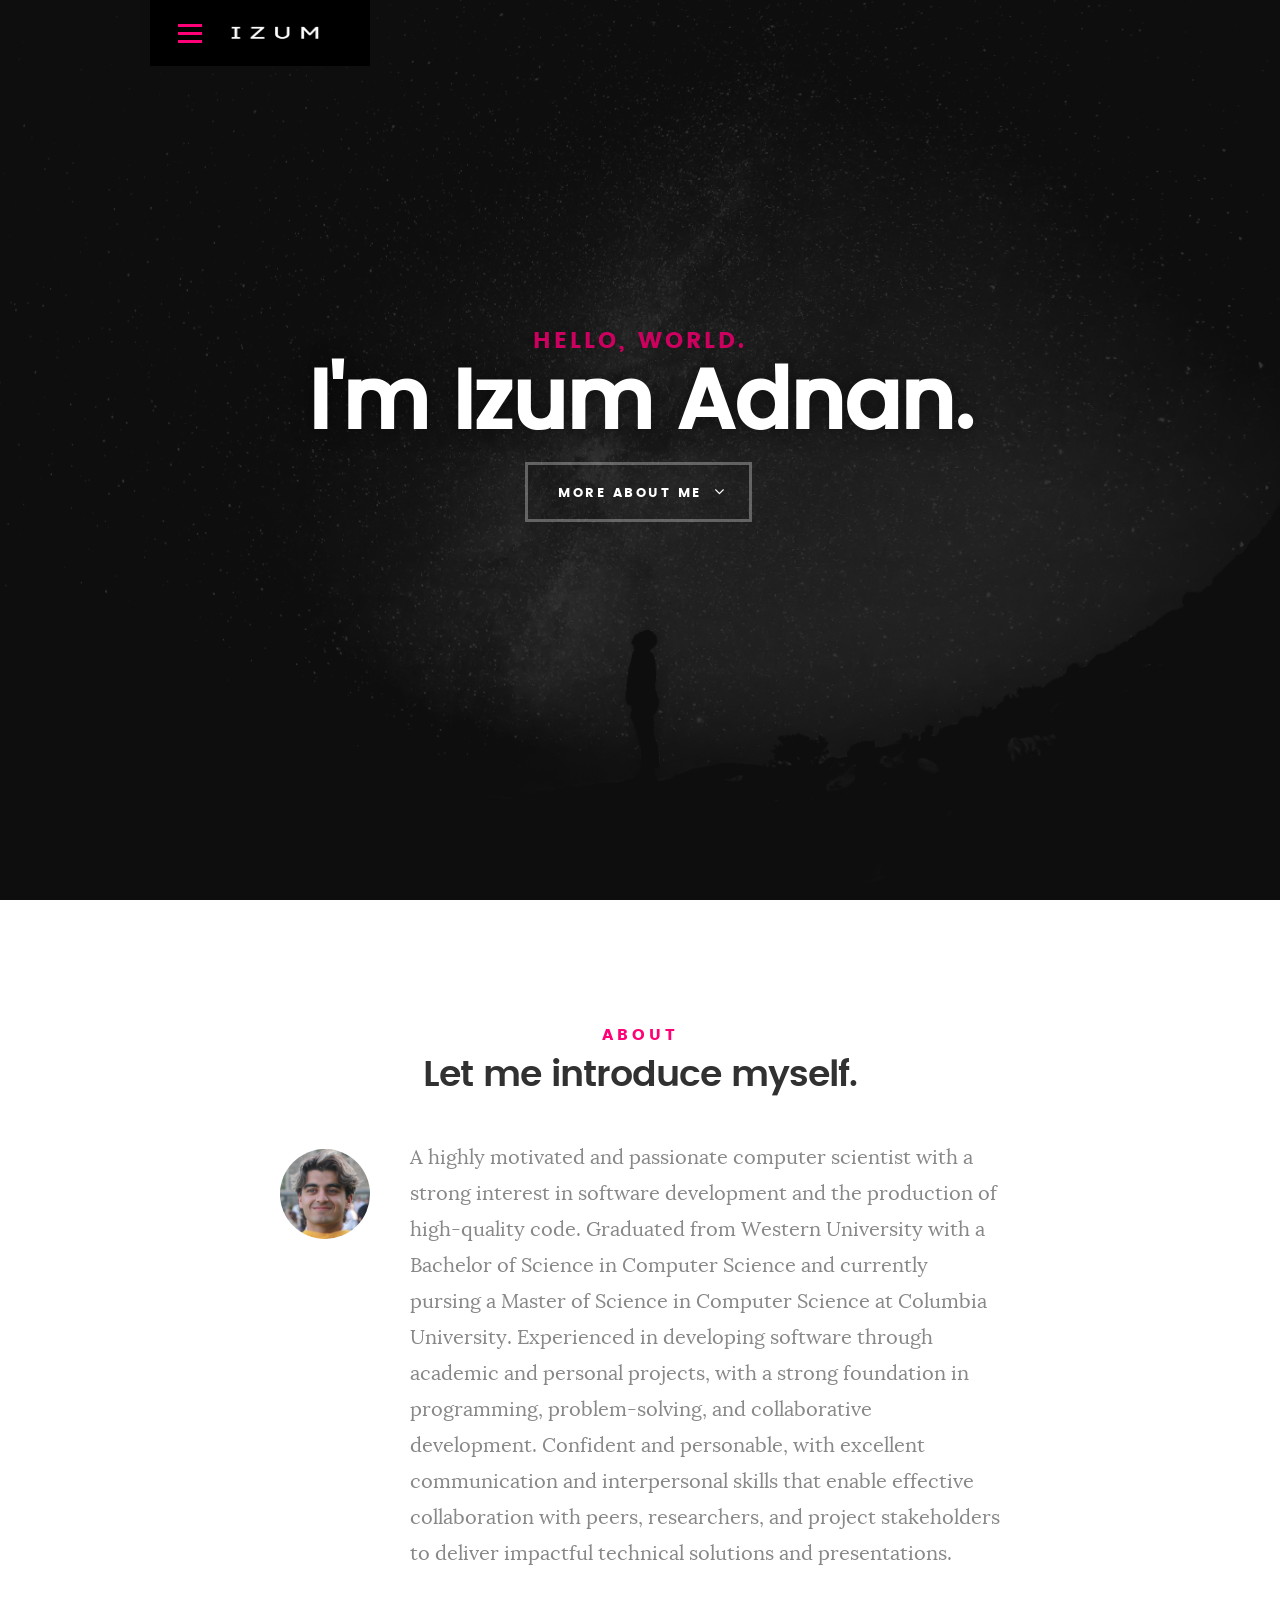
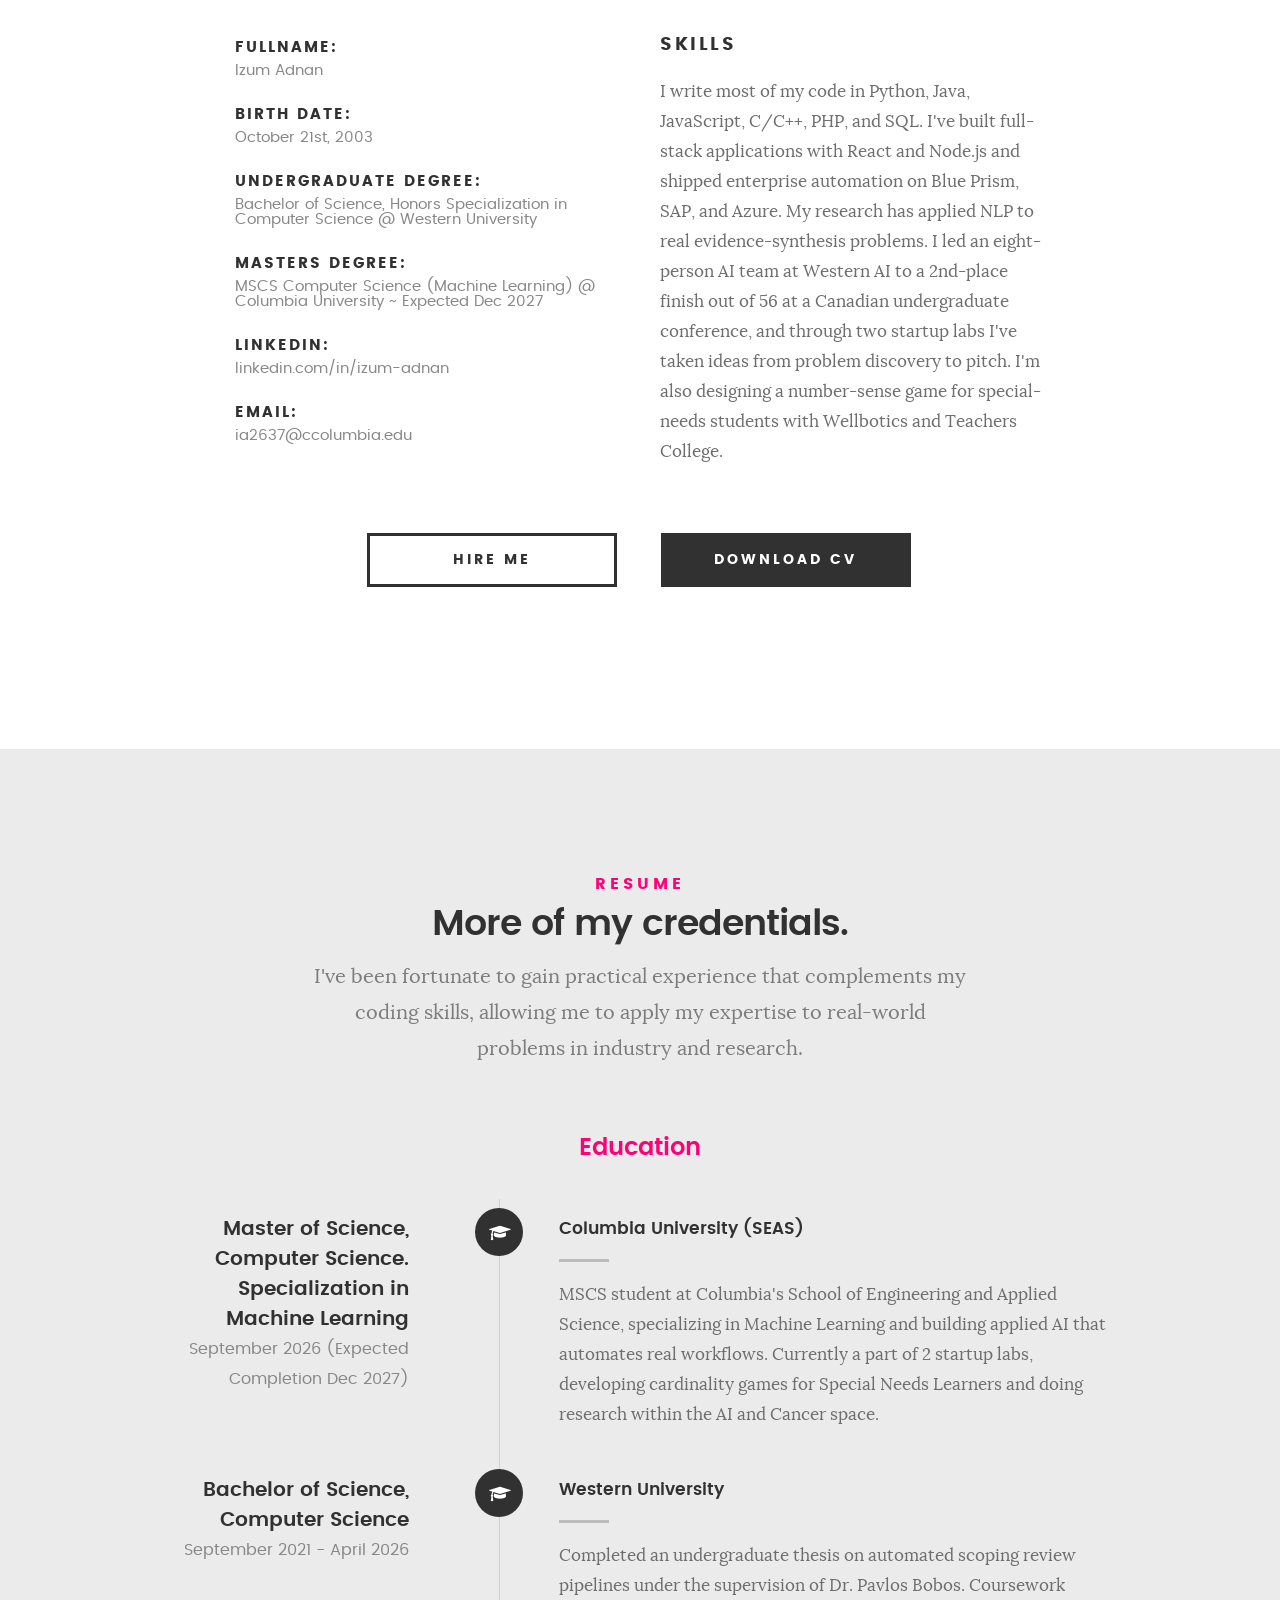
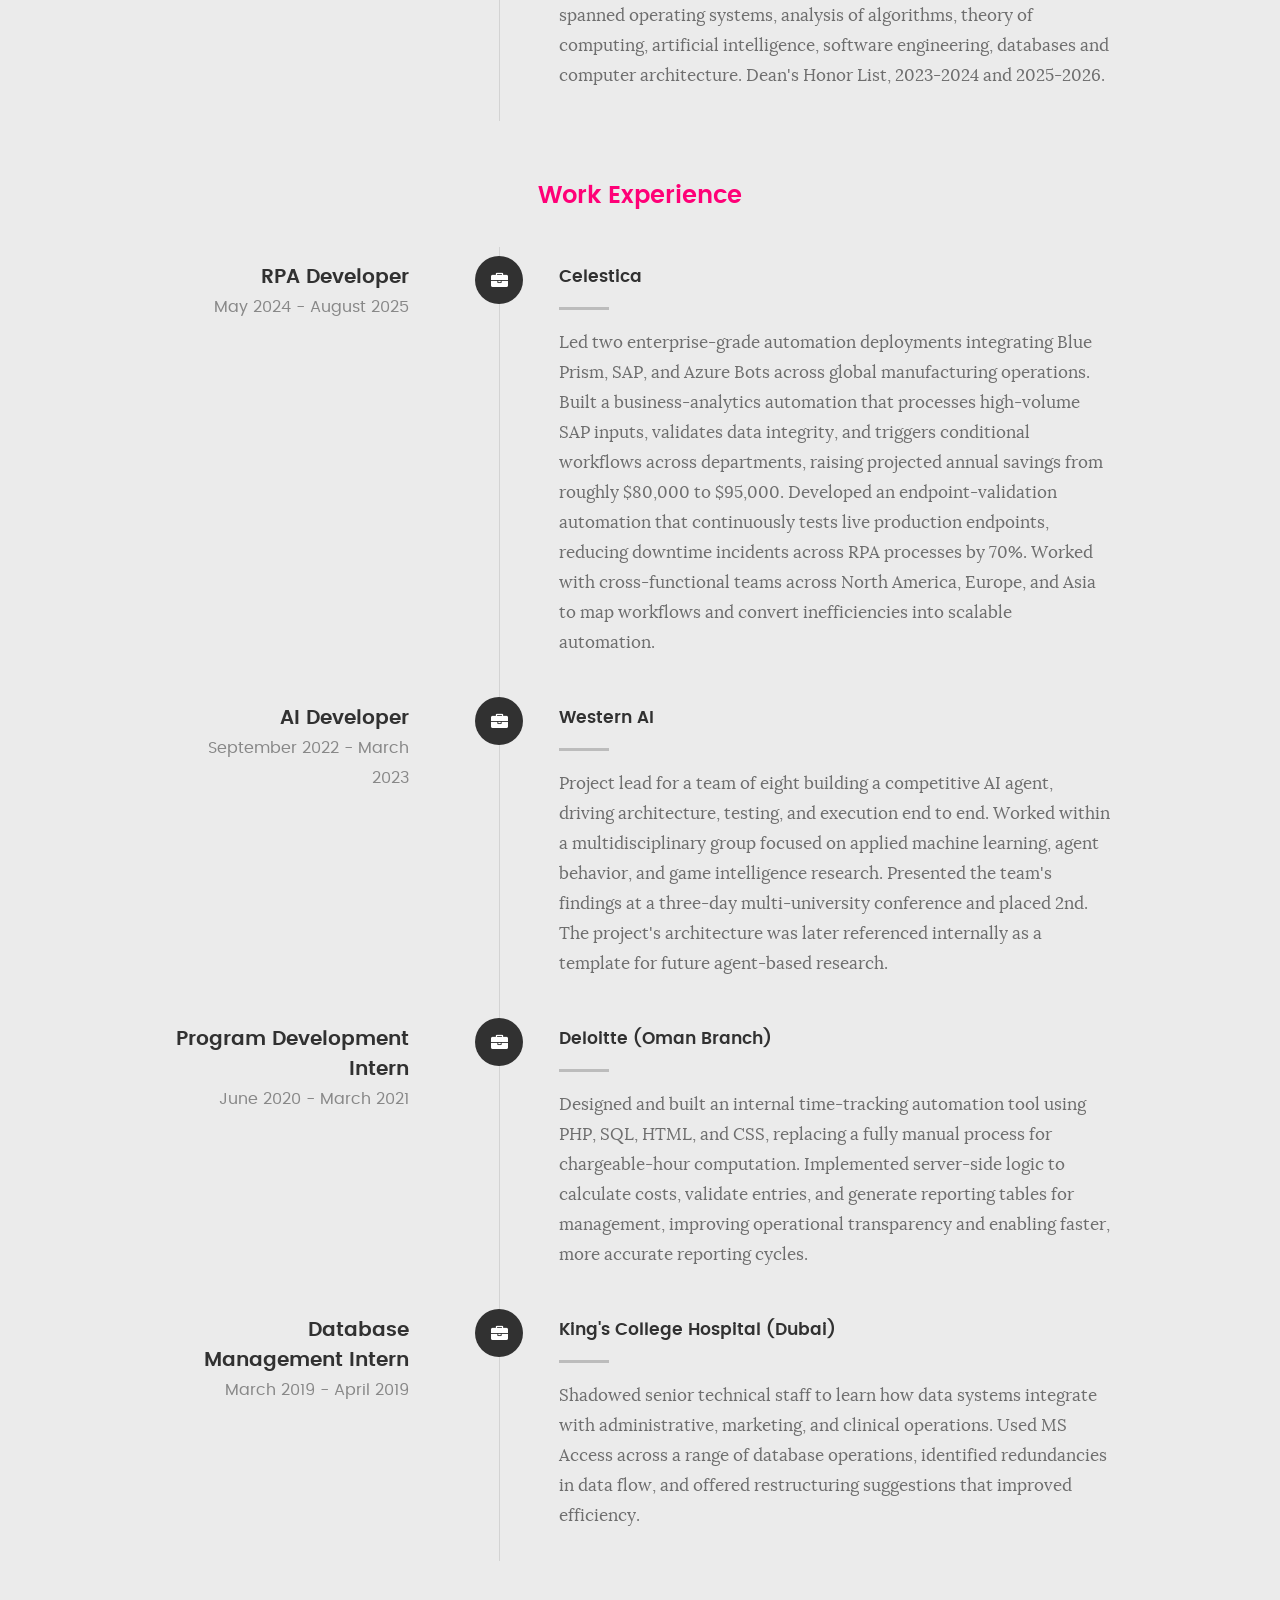
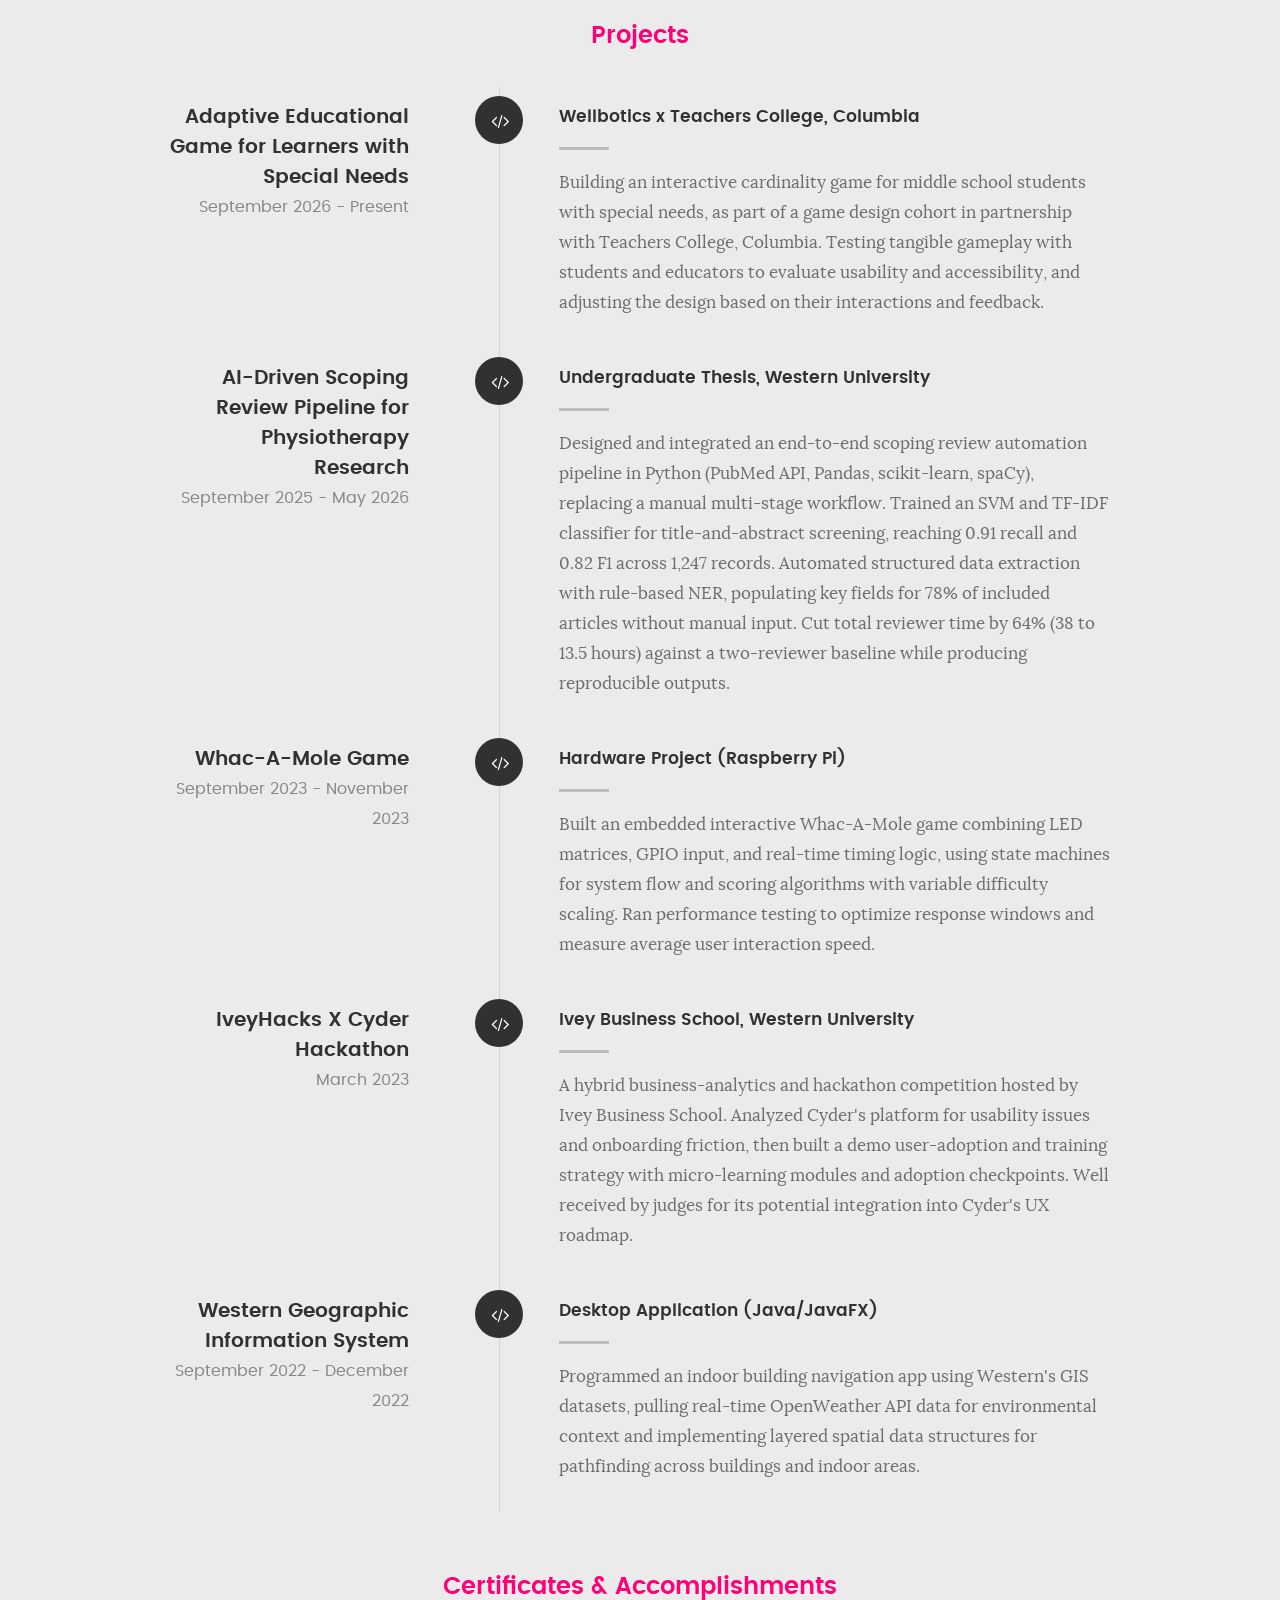
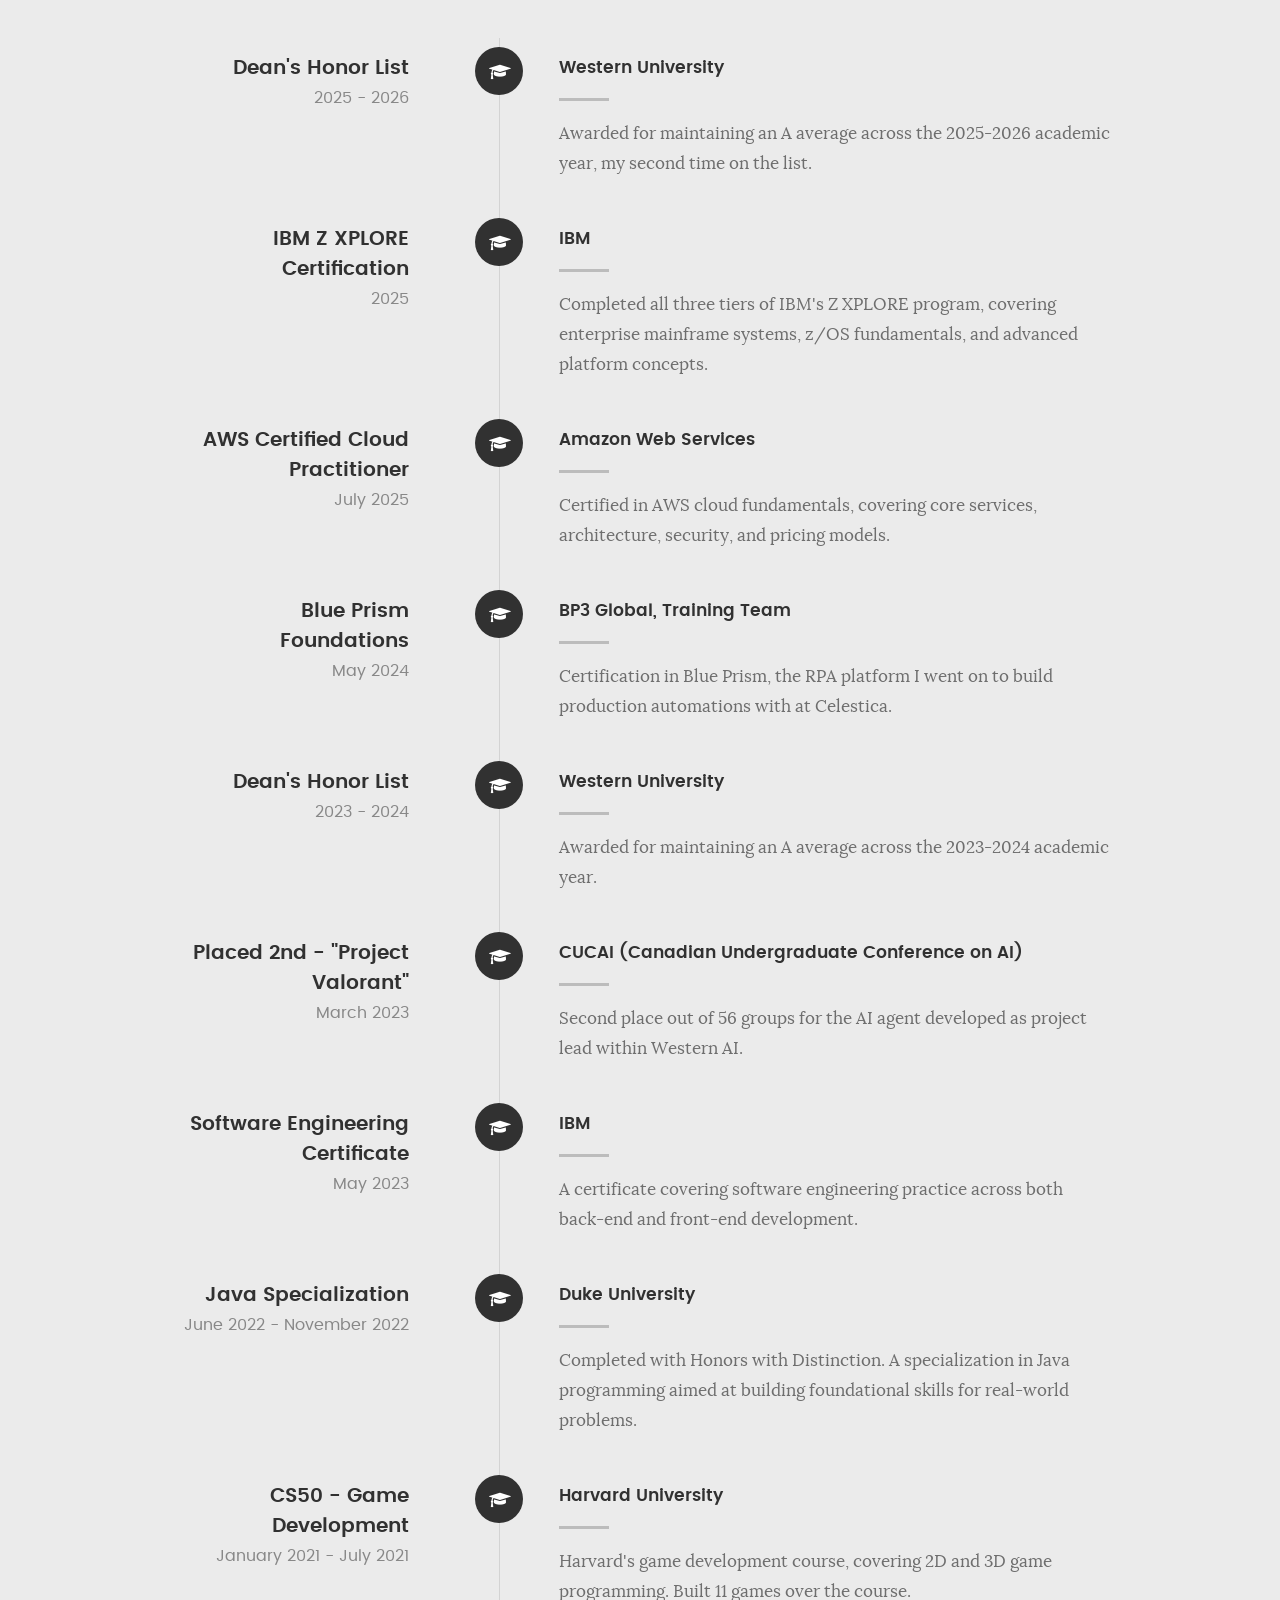
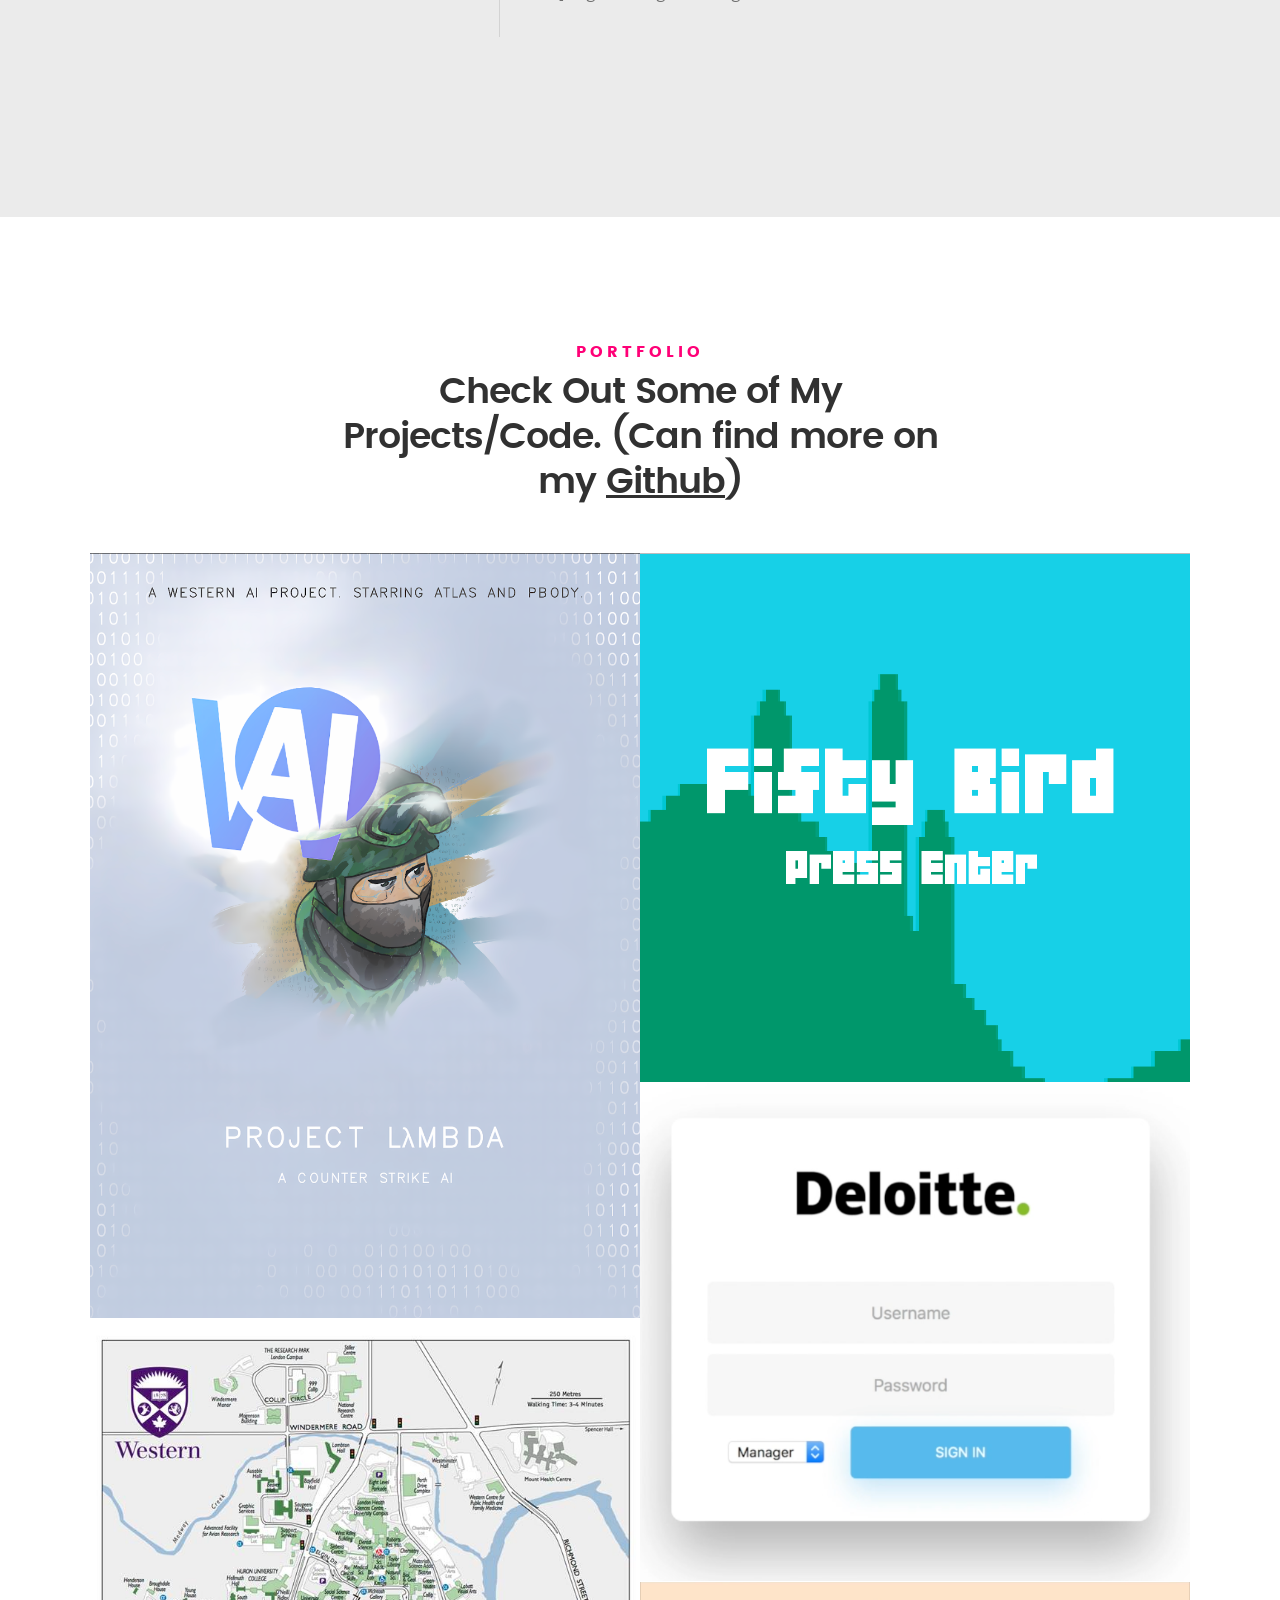
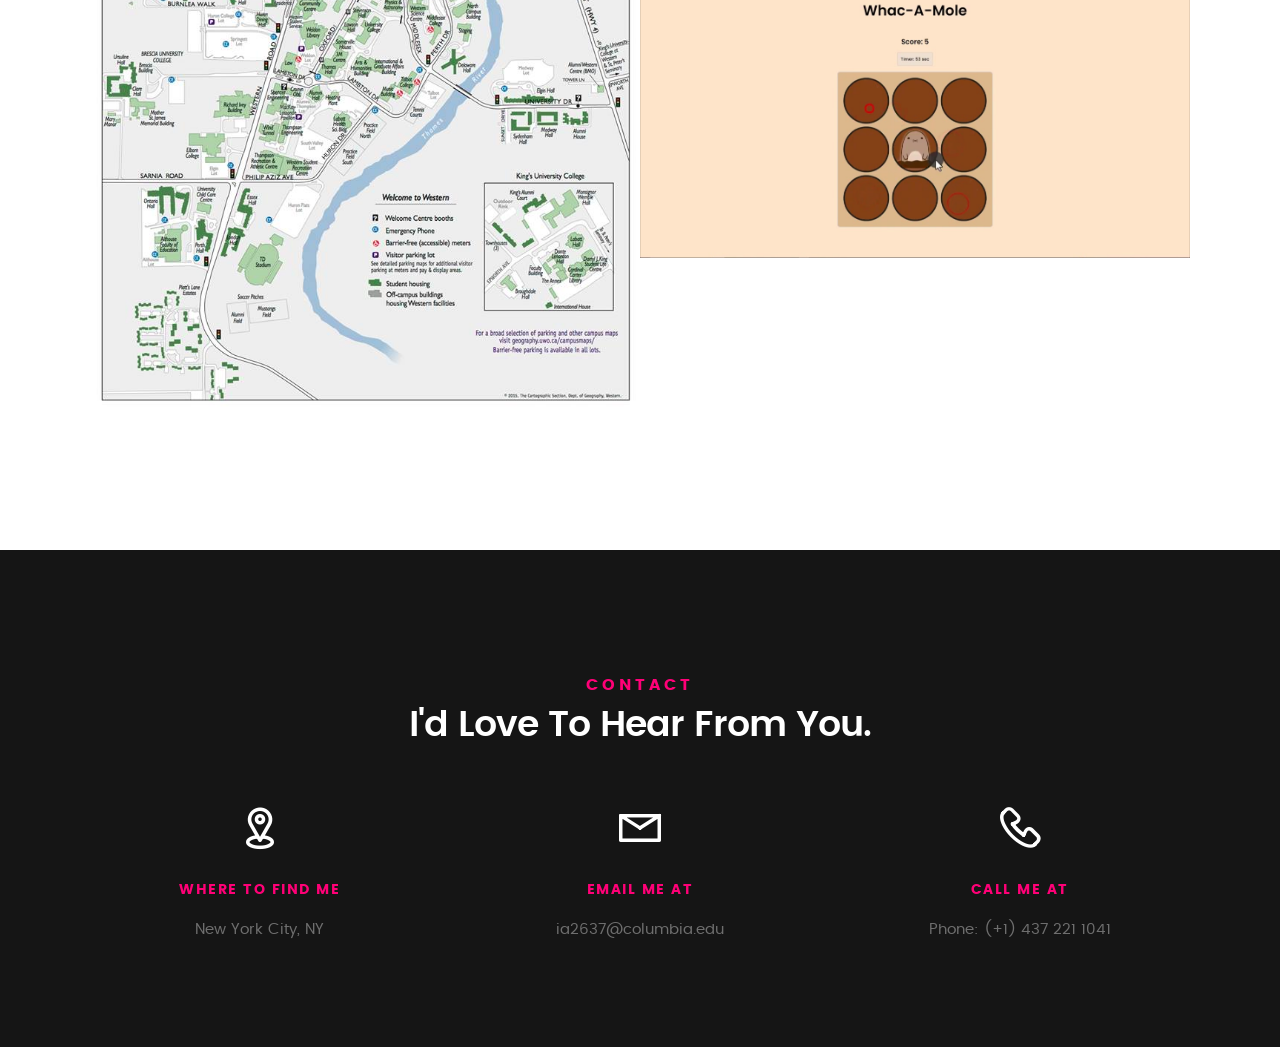
==== commit 032ee268: "Update index.html" ====
--- a/index.html
+++ b/index.html
@@ -438,24 +438,6 @@
 						</div>
 
 						<div class="timeline-header">
-							<h3>AI Bot Research &amp; Applied Game Intelligence</h3>
-							<p>September 2022 - March 2023</p>
-						</div>
-
-						<div class="timeline-content">
-							<h4>Western AI</h4>
-							<p>Led the design of an AI agent for Counter-Strike with an emphasis on pathfinding, dynamic decision trees, and spatial awareness. Implemented movement behavior using graph-based navigation, heuristics, and reactive node expansion to adapt to map structure. Analyzed real gameplay patterns to tune the agent's response time, error margins, and unpredictability for more human-like behavior. Placed 2nd out of 56 groups at CUCAI.</p>
-						</div>
-
-					</div> <!-- /timeline-block -->
-
-					<div class="timeline-block">
-
-						<div class="timeline-ico">
-							<i class="fa fa-code"></i>
-						</div>
-
-						<div class="timeline-header">
 							<h3>Western Geographic Information System</h3>
 							<p>September 2022 - December 2022</p>
 						</div>
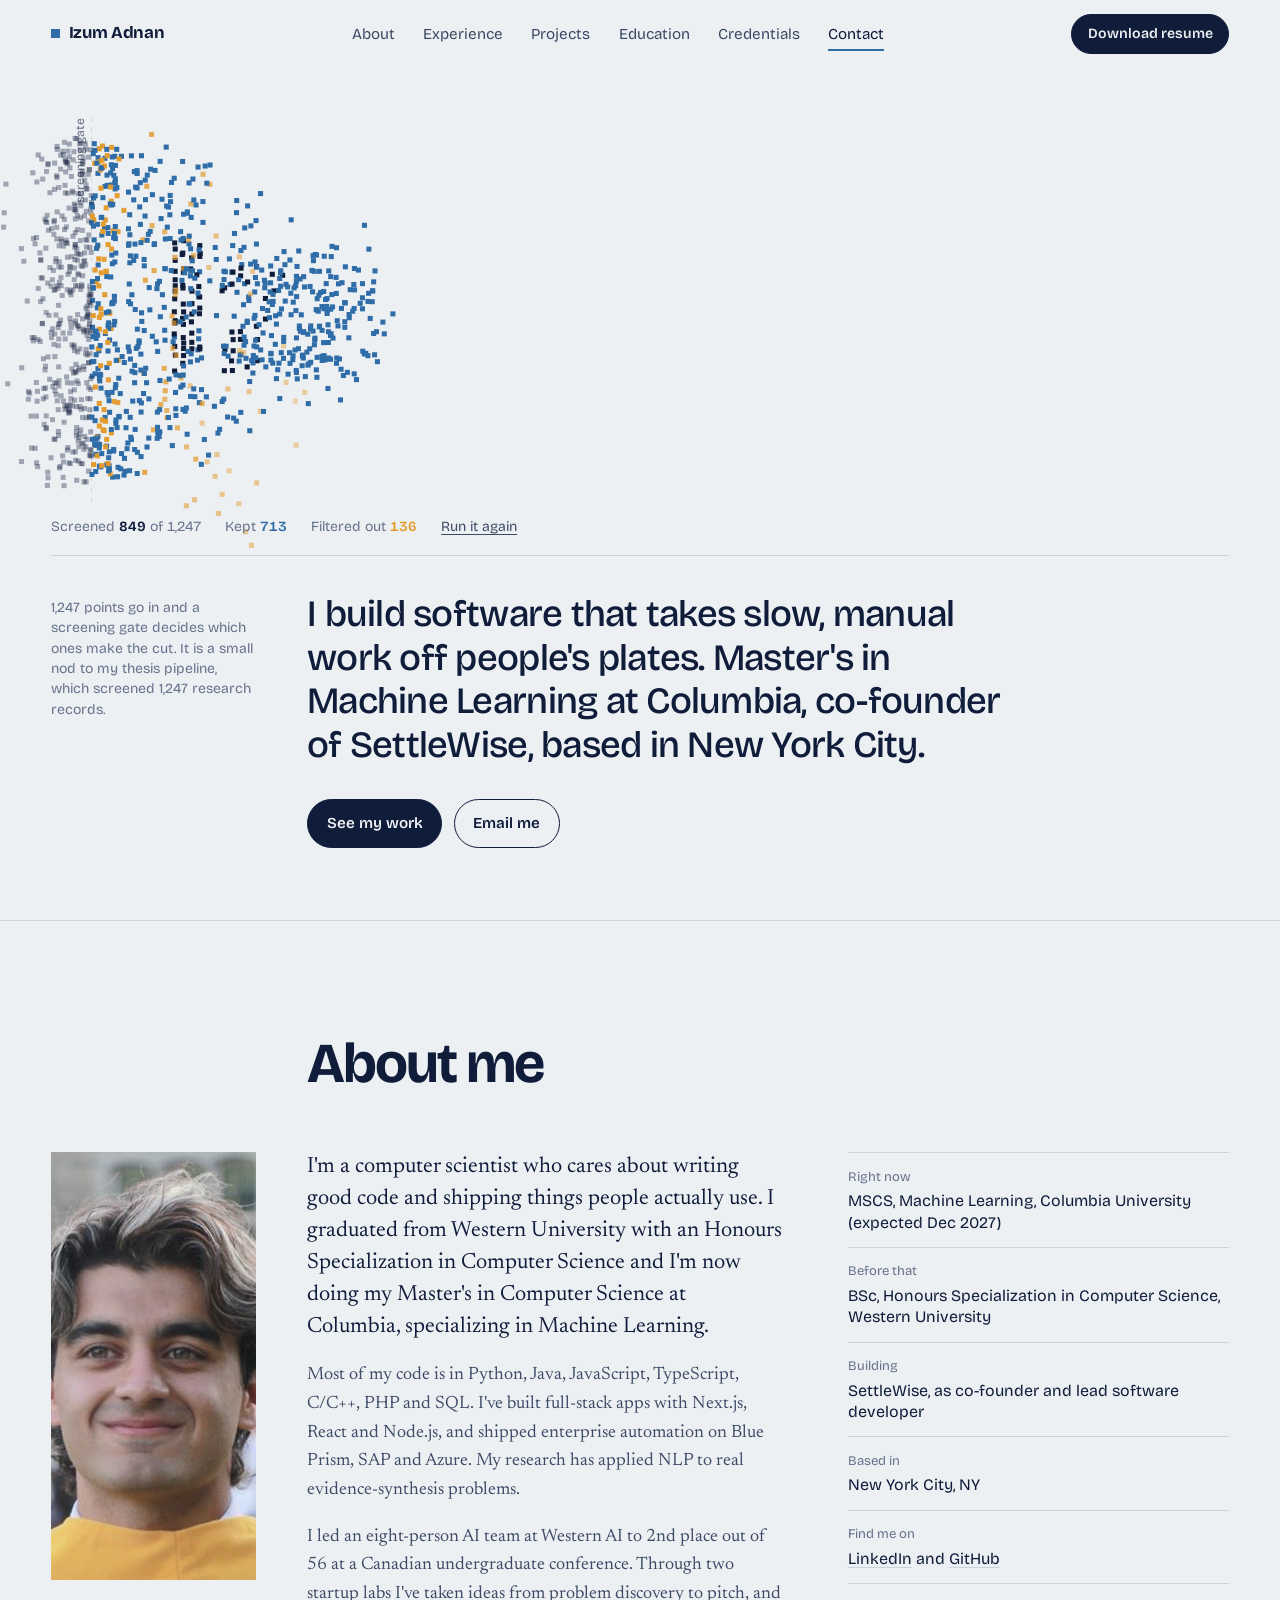
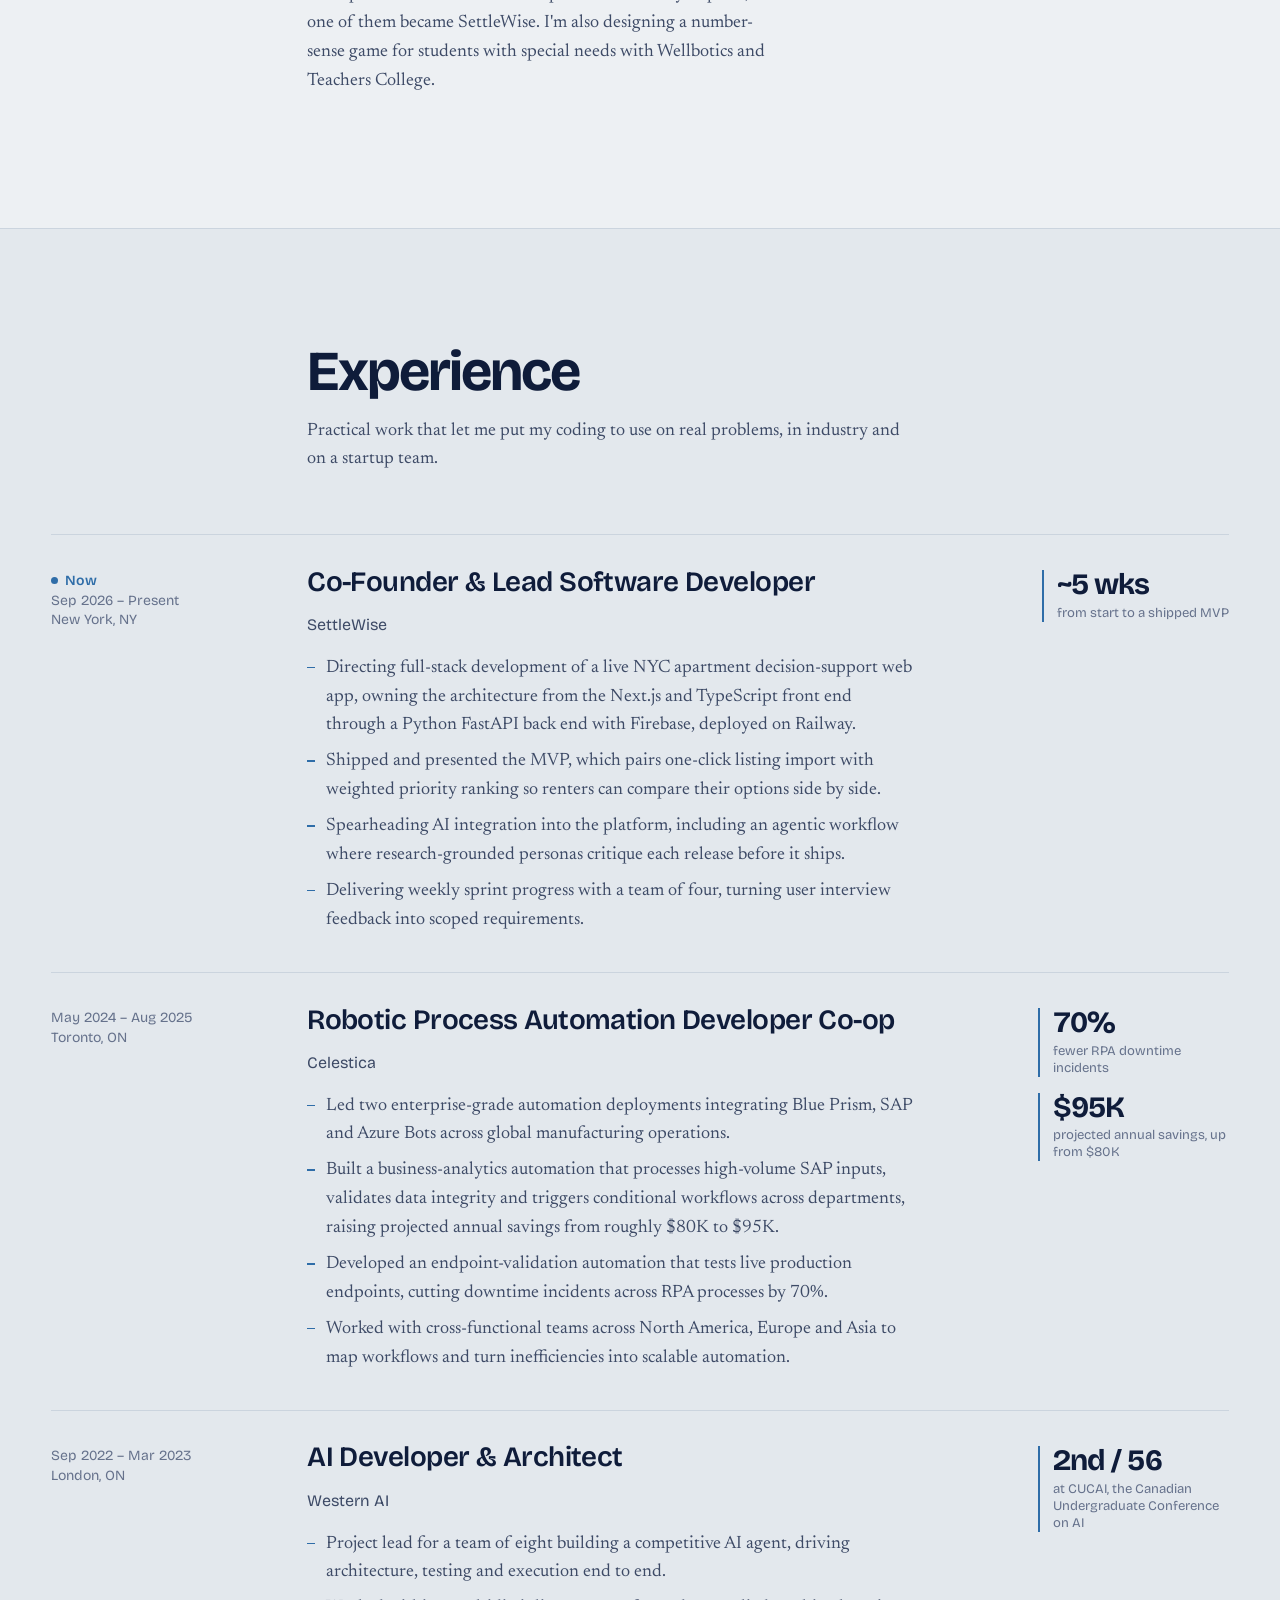
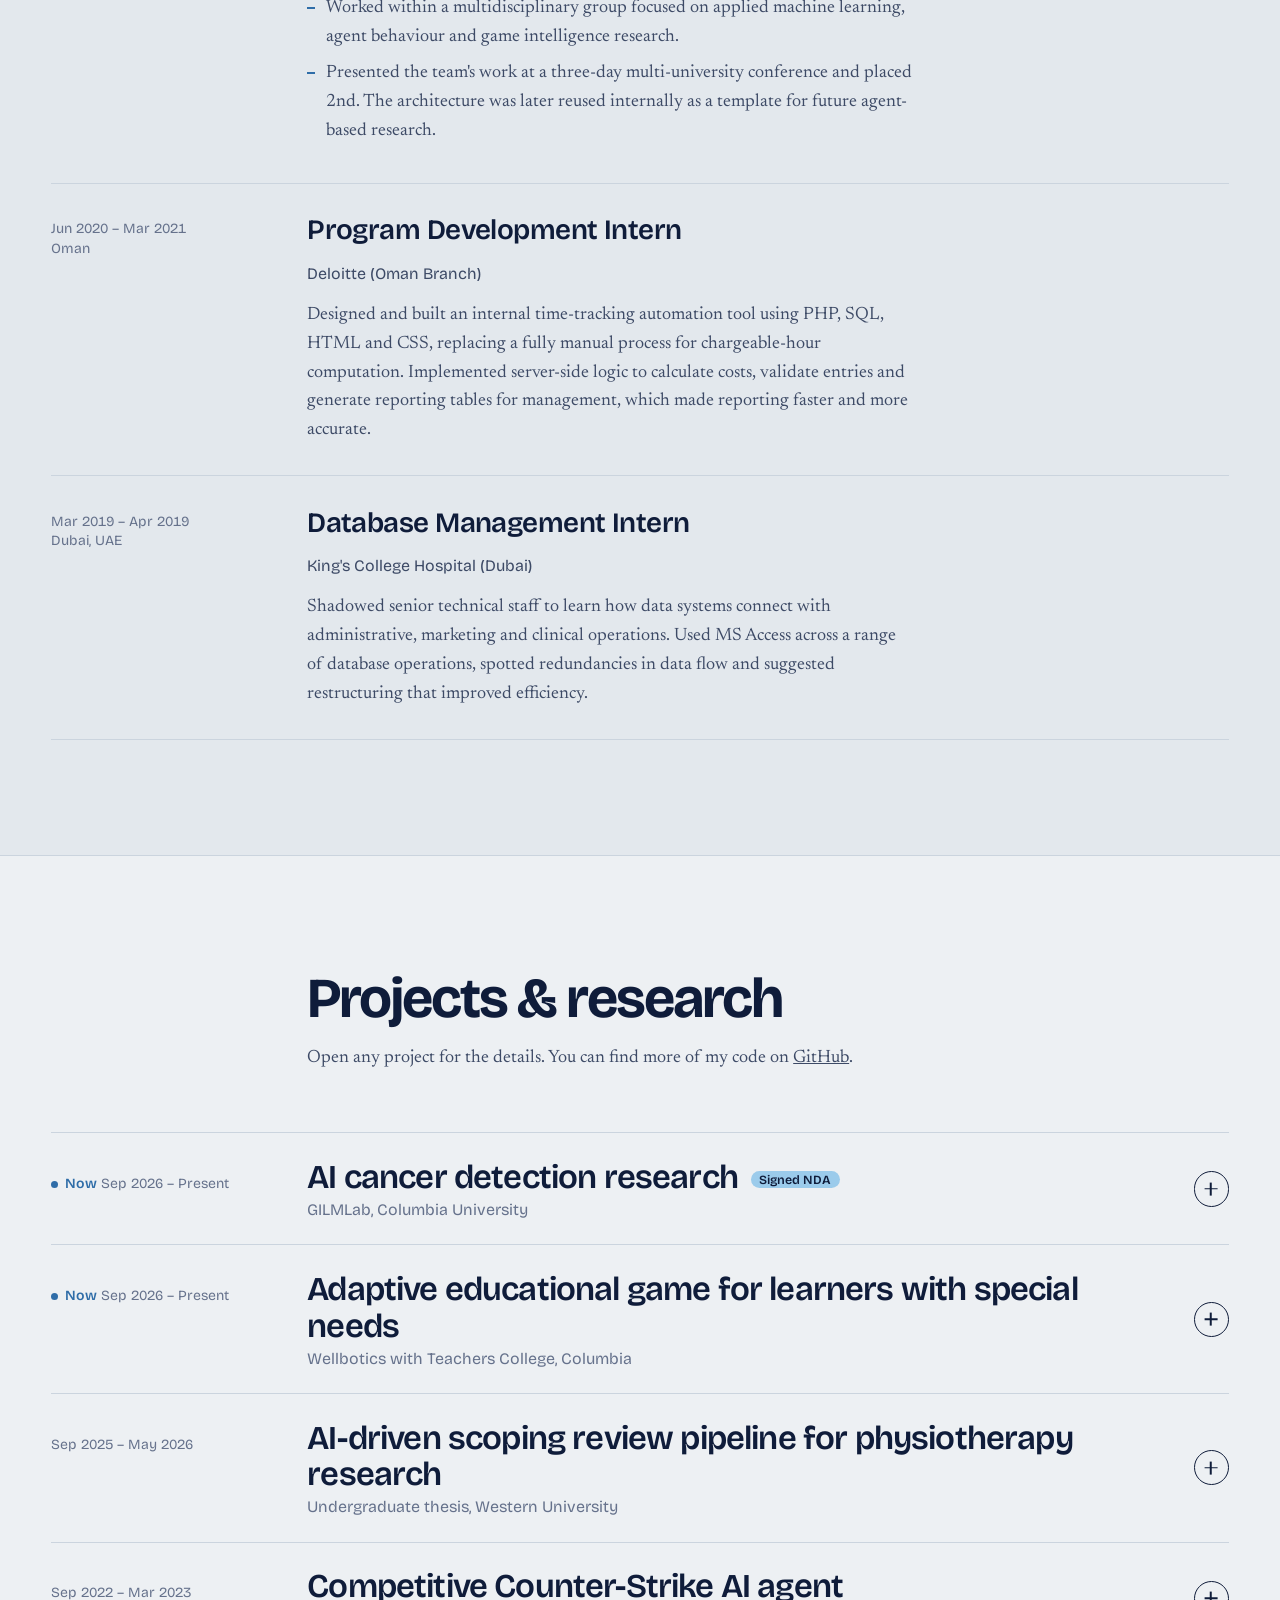
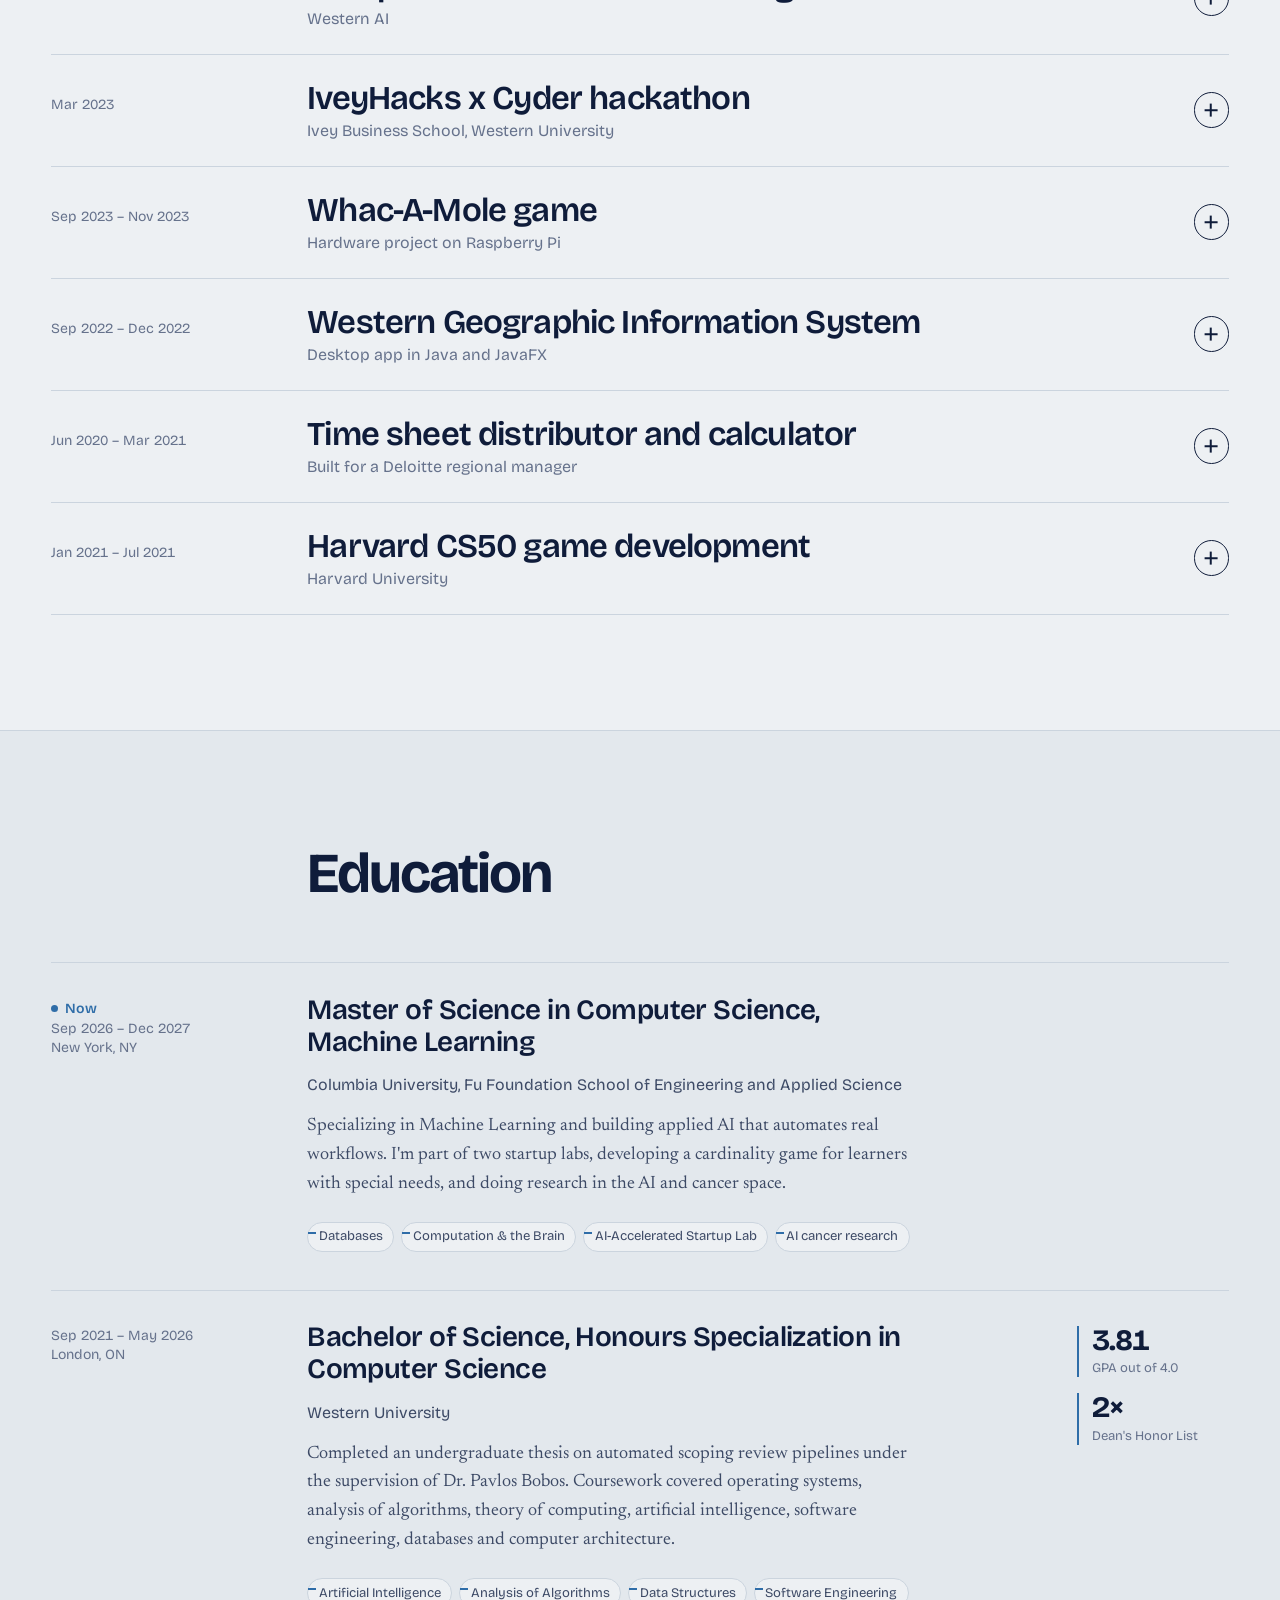
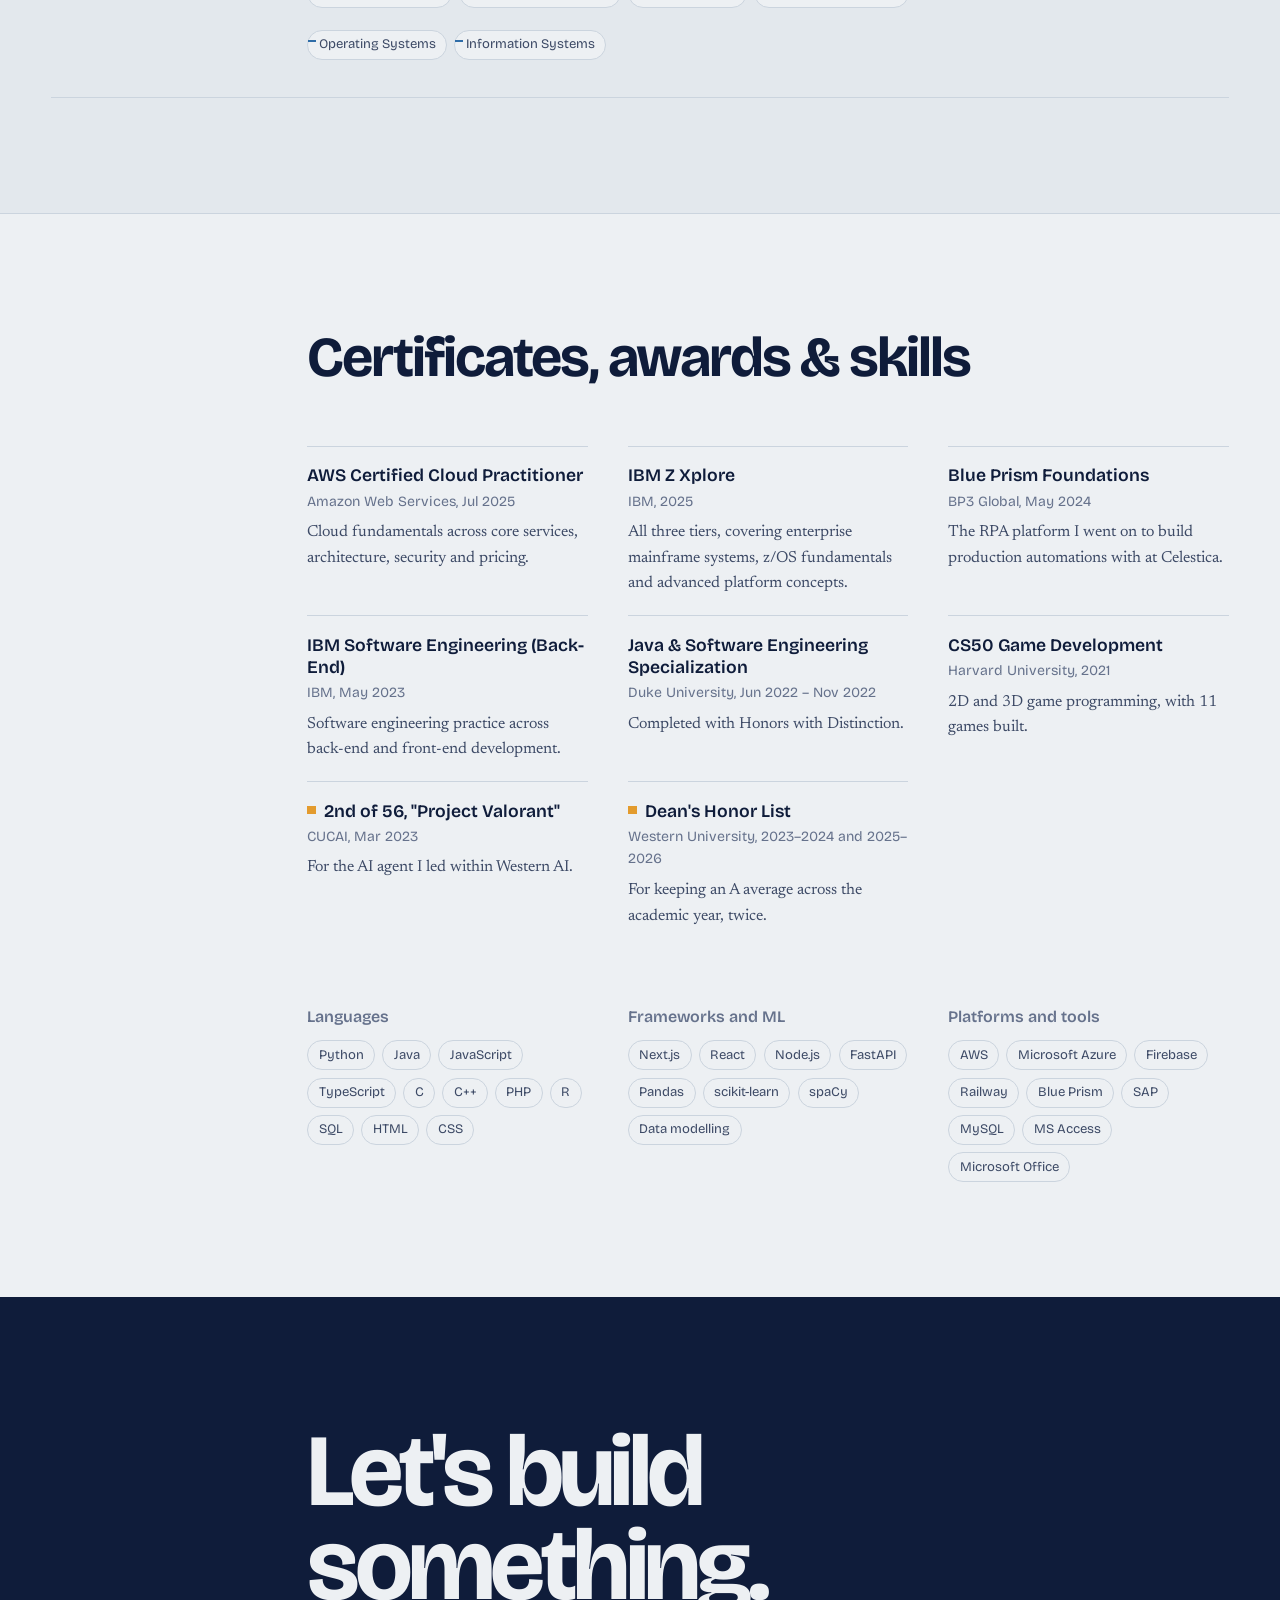
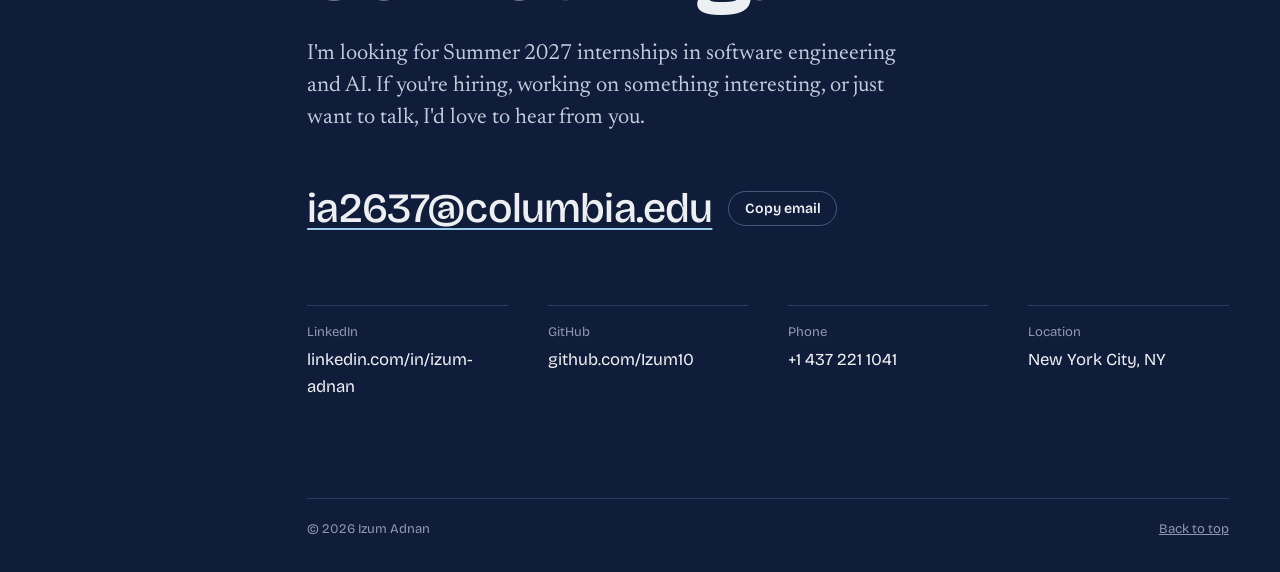
==== commit cf5219c8: "Redesign portfolio front end New single-page layout with a canvas hero, SettleWise and GILMLab entri" ====
--- a/index.html
+++ b/index.html
@@ -1,929 +1,399 @@
 <!DOCTYPE html>
-<!--[if IE 8 ]><html class="no-js oldie ie8" lang="en"> <![endif]-->
-<!--[if IE 9 ]><html class="no-js oldie ie9" lang="en"> <![endif]-->
-<!--[if (gte IE 9)|!(IE)]><!--><html class="no-js" lang="en"> <!--<![endif]-->
+<html lang="en">
 <head>
-<style>
-	/* Adjust the image size while maintaining aspect ratio */
-.profile-pic {
-  max-width: 100%; /* Adjust this to control the image width */
-  height: auto; /* This ensures the height adjusts to maintain aspect ratio */
-  border-radius: 50%; /* Optional: creates a circular image */
-  object-fit: cover; /* Ensures the image covers the area without being squashed. Adjust the container's size as needed */
-}
-
-/* Timeline fix: force each block to clear the previous one's floated header.
-   Without this, a title that wraps to 3+ lines leaves float space that the
-   next block's content flows up into, causing overlap. */
-.timeline-block {
-  clear: both;
-  overflow: hidden;
-}
-.timeline-block:after {
-  content: "";
-  display: table;
-  clear: both;
-}
-.timeline-content {
-  overflow: hidden; /* creates a block formatting context so text stops wrapping around the floated header */
-}
-</style>
-   <!--- basic page needs
-   ================================================== -->
-   <meta charset="utf-8">
-	<title>Izum Adnan Web Portfolio</title>
-	<meta name="description" content="Izum Adnan - Computer Science graduate, Western University. MSCS Candidate in Computer Science with a Machine Learning Specialization, Columbia University.">
-	<meta name="author" content="Izum Adnan">
-
-   <!-- mobile specific metas
-   ================================================== -->
-	<meta name="viewport" content="width=device-width, initial-scale=1, maximum-scale=1">
-
- 	<!-- CSS
-   ================================================== -->
-   <link rel="stylesheet" href="css/base.css">  
-   <link rel="stylesheet" href="css/main.css">
-   <link rel="stylesheet" href="css/vendor.css">     
-
-   <!-- script
-   ================================================== -->   
-	<script src="js/modernizr.js"></script>
-	<script src="js/pace.min.js"></script>
-
-   <!-- favicons
-	================================================== -->
-	<link rel="icon" type="image/png" href="favicon.png">
-
+  <meta charset="utf-8">
+  <meta name="viewport" content="width=device-width, initial-scale=1">
+  <title>Izum Adnan</title>
+  <meta name="description" content="Izum Adnan. MSCS student in Machine Learning at Columbia University, co-founder of SettleWise, and computer science graduate of Western University. Building AI and automation that takes manual work off people's plates.">
+  <meta name="author" content="Izum Adnan">
+  <meta property="og:title" content="Izum Adnan">
+  <meta property="og:description" content="MSCS in Machine Learning at Columbia. Co-founder of SettleWise. AI, automation and research.">
+  <meta property="og:type" content="website">
+  <meta property="og:url" content="https://izum10.github.io/">
+  <meta property="og:image" content="https://izum10.github.io/images/portfolio/profile-pic.jpg">
+  <meta name="theme-color" content="#edf0f3">
+  <link rel="icon" type="image/png" href="favicon.png">
+  <link rel="preconnect" href="https://fonts.googleapis.com">
+  <link rel="preconnect" href="https://fonts.gstatic.com" crossorigin>
+  <link href="https://fonts.googleapis.com/css2?family=Bricolage+Grotesque:opsz,wght@12..96,400;12..96,500;12..96,600;12..96,700;12..96,800&family=Newsreader:ital,opsz,wght@0,6..72,400;0,6..72,500;1,6..72,400&display=swap" rel="stylesheet">
+  <link rel="stylesheet" href="css/site.css">
 </head>
-
-<body id="top">
-
-	<!-- header 
-   ================================================== -->
-   <header>   	
-   	<div class="row">
-
-   		<div class="top-bar">
-   			<a class="menu-toggle" href="#"><span>Menu</span></a>
-
-	   		<div class="logo">
-		         <a href="index.html">IZUM</a>
-		      </div>		      
-
-		   	<nav id="main-nav-wrap">
-					<ul class="main-navigation">
-						<li class="current"><a class="smoothscroll"  href="#intro" title="">Home</a></li>
-						<li><a class="smoothscroll"  href="#about" title="">About</a></li>
-						<li><a class="smoothscroll"  href="#resume" title="">Resume</a></li>
-						<li><a class="smoothscroll"  href="#portfolio" title="">Portfolio</a></li>
-						<li><a class="smoothscroll"  href="#contact" title="">Contact</a></li>	
-					</ul>
-				</nav>    		
-   		</div> <!-- /top-bar --> 
-   		
-   	</div> <!-- /row --> 		
-   </header> <!-- /header -->
-
-	<!-- intro section
-   ================================================== -->
-   <section id="intro">   
-
-   	<div class="intro-overlay"></div>	
-
-   	<div class="intro-content">
-   		<div class="row">
-
-   			<div class="col-twelve">
-
-	   			<h5>Hello, World.</h5>
-	   			<h1>I'm Izum Adnan.</h1>
-
-	   			<a class="button stroke smoothscroll" href="#about" title="">More About Me</a>
-
-	   		</div>  
-   			
-   		</div>   		 		
-   	</div> <!-- /intro-content -->     	
-
-   </section> <!-- /intro -->
-
-
-   <!-- about section
-   ================================================== -->
-   <section id="about">  
-
-		<div class="row section-intro">
-   		<div class="col-twelve">
-
-   			<h5>About</h5>
-   			<h1>Let me introduce myself.</h1>
-
-   			<div class="intro-info">
-
-   				<img src="images/portfolio/profile-pic.jpg" alt="Profile Picture" class="profile-pic">
-
-   				<p class="lead">A highly motivated and passionate computer scientist with a strong interest in software development and the production of high-quality code. Graduated from Western University with a Bachelor of Science in Computer Science and currently pursing a Master of Science in Computer Science at Columbia University. Experienced in developing software through academic and personal projects, with a strong foundation in programming, problem-solving, and collaborative development. Confident and personable, with excellent communication and interpersonal skills that enable effective collaboration with peers, researchers, and project stakeholders to deliver impactful technical solutions and presentations.</p>
-   			</div>            
-
-   		</div>       
-   	</div> <!-- /section-intro -->
-
-
-   	<div class="row about-content">
-
-   		<div class="col-six tab-full">
-
-   			<ul class="info-list">
-   				<li>
-   					<strong>Fullname:</strong>
-   					<span>Izum Adnan</span>
-   				</li>
-   				<li>
-   					<strong>Birth Date:</strong>
-   					<span>October 21st, 2003</span>
-   				</li>
-   				<li>
-   					<strong>Undergraduate Degree:</strong>
-   					<span>Bachelor of Science, Honors Specialization in Computer Science @ Western University</span>
-   				</li>
-   				<li>
-   					<strong>Masters Degree:</strong>
-   					<span>MSCS Computer Science (Machine Learning) @ Columbia University ~ Expected Dec 2027</span>
-   				</li>
-   				<li>
-   					<strong>LinkedIn:</strong>
-   					<span>linkedin.com/in/izum-adnan</span>
-   				</li>
-   				<li>
-   					<strong>Email:</strong>
-   					<span>ia2637@ccolumbia.edu</span>
-   				</li>
-
-   			</ul> <!-- /info-list -->
-
-   		</div>
-
-   		<div class="col-six tab-full">
-
-   			<h3>Skills</h3>
-   			<p>I write most of my code in Python, Java, JavaScript, C/C++, PHP, and SQL. I've built full-stack applications with React and Node.js and shipped enterprise automation on Blue Prism, SAP, and Azure. My research has applied NLP to real evidence-synthesis problems. I led an eight-person AI team at Western AI to a 2nd-place finish out of 56 at a Canadian undergraduate conference, and through two startup labs I've taken ideas from problem discovery to pitch. I'm also designing a number-sense game for special-needs students with Wellbotics and Teachers College.</p>
-
-   		</div>
-
-   	</div>
-
-   	<div class="row button-section">
-   		<div class="col-twelve">
-   			<a href="#contact" title="Hire Me" class="button stroke smoothscroll">Hire Me</a>
-			<a href="https://github.com/Izum10/izum10.github.io/blob/main/Izum%20Adnan%20-%20Resume.pdf" download="Izum Adnan - CV/Resume.pdf" title="Download CV" class="button button-primary">Download CV</a>
-			</div>   		
-   	</div>
-
-   </section> <!-- /about-->    
-
-
-      <!-- resume Section
-   ================================================== -->
-	<section id="resume" class="grey-section">
-
-		<div class="row section-intro">
-			<div class="col-twelve">
-
-				<h5>Resume</h5>
-				<h1>More of my credentials.</h1>
-
-				<p class="lead">I've been fortunate to gain practical experience that complements my coding skills, allowing me to apply my expertise to real-world problems in industry and research.</p>
-
-			</div>
-		</div> <!-- /section-intro-->
-
-		<!-- Education
-		================================================== -->
-		<div class="row resume-timeline">
-
-			<div class="col-twelve resume-header">
-
-				<h2>Education</h2>
-
-			</div> <!-- /resume-header -->
-
-			<div class="col-twelve">
-
-				<div class="timeline-wrap">
-
-					<div class="timeline-block">
-
-						<div class="timeline-ico">
-							<i class="fa fa-graduation-cap"></i>
-						</div>
-
-						<div class="timeline-header">
-							<h3>Master of Science, Computer Science. Specialization in Machine Learning</h3>
-							<p>September 2026 (Expected Completion Dec 2027)</p>
-						</div>
-
-						<div class="timeline-content">
-							<h4>Columbia University (SEAS)</h4>
-							<p>MSCS student at Columbia's School of Engineering and Applied Science, specializing in Machine Learning and building applied AI that automates real workflows. Currently a part of 2 startup labs, developing cardinality games for Special Needs Learners and doing research within the AI and Cancer space.</p>
-						</div>
-
-					</div> <!-- /timeline-block -->
-
-					<div class="timeline-block">
-
-						<div class="timeline-ico">
-							<i class="fa fa-graduation-cap"></i>
-						</div>
-
-						<div class="timeline-header">
-							<h3>Bachelor of Science, Computer Science</h3>
-							<p>September 2021 - April 2026</p>
-						</div>
-
-						<div class="timeline-content">
-							<h4>Western University</h4>
-							<p>Completed an undergraduate thesis on automated scoping review pipelines under the supervision of Dr. Pavlos Bobos. Coursework spanned operating systems, analysis of algorithms, theory of computing, artificial intelligence, software engineering, databases and computer architecture. Dean's Honor List, 2023-2024 and 2025-2026.</p>
-						</div>
-
-					</div> <!-- /timeline-block -->
-
-				</div> <!-- /timeline-wrap -->
-
-			</div> <!-- /col-twelve -->
-
-		</div> <!-- /resume-timeline -->
-
-		<!-- Work Experience
-		================================================== -->
-		<div class="row resume-timeline">
-
-			<div class="col-twelve resume-header">
-
-				<h2>Work Experience</h2>
-
-			</div> <!-- /resume-header -->
-
-			<div class="col-twelve">
-
-				<div class="timeline-wrap">
-
-					<div class="timeline-block">
-
-						<div class="timeline-ico">
-							<i class="fa fa-briefcase"></i>
-						</div>
-
-						<div class="timeline-header">
-							<h3>RPA Developer</h3>
-							<p>May 2024 - August 2025</p>
-						</div>
-
-						<div class="timeline-content">
-							<h4>Celestica</h4>
-							<p>Led two enterprise-grade automation deployments integrating Blue Prism, SAP, and Azure Bots across global manufacturing operations. Built a business-analytics automation that processes high-volume SAP inputs, validates data integrity, and triggers conditional workflows across departments, raising projected annual savings from roughly $80,000 to $95,000. Developed an endpoint-validation automation that continuously tests live production endpoints, reducing downtime incidents across RPA processes by 70%. Worked with cross-functional teams across North America, Europe, and Asia to map workflows and convert inefficiencies into scalable automation.</p>
-						</div>
-
-					</div> <!-- /timeline-block -->
-
-					<div class="timeline-block">
-
-						<div class="timeline-ico">
-							<i class="fa fa-briefcase"></i>
-						</div>
-
-						<div class="timeline-header">
-							<h3>AI Developer</h3>
-							<p>September 2022 - March 2023</p>
-						</div>
-
-						<div class="timeline-content">
-							<h4>Western AI</h4>
-							<p>Project lead for a team of eight building a competitive AI agent, driving architecture, testing, and execution end to end. Worked within a multidisciplinary group focused on applied machine learning, agent behavior, and game intelligence research. Presented the team's findings at a three-day multi-university conference and placed 2nd. The project's architecture was later referenced internally as a template for future agent-based research.</p>
-						</div>
-
-					</div> <!-- /timeline-block -->
-
-					<div class="timeline-block">
-
-						<div class="timeline-ico">
-							<i class="fa fa-briefcase"></i>
-						</div>
-
-						<div class="timeline-header">
-							<h3>Program Development Intern</h3>
-							<p>June 2020 - March 2021</p>
-						</div>
-
-						<div class="timeline-content">
-							<h4>Deloitte (Oman Branch)</h4>
-							<p>Designed and built an internal time-tracking automation tool using PHP, SQL, HTML, and CSS, replacing a fully manual process for chargeable-hour computation. Implemented server-side logic to calculate costs, validate entries, and generate reporting tables for management, improving operational transparency and enabling faster, more accurate reporting cycles.</p>
-						</div>
-
-					</div> <!-- /timeline-block -->
-
-					<div class="timeline-block">
-
-						<div class="timeline-ico">
-							<i class="fa fa-briefcase"></i>
-						</div>
-
-						<div class="timeline-header">
-							<h3>Database Management Intern</h3>
-							<p>March 2019 - April 2019</p>
-						</div>
-
-						<div class="timeline-content">
-							<h4>King's College Hospital (Dubai)</h4>
-							<p>Shadowed senior technical staff to learn how data systems integrate with administrative, marketing, and clinical operations. Used MS Access across a range of database operations, identified redundancies in data flow, and offered restructuring suggestions that improved efficiency.</p>
-						</div>
-
-					</div> <!-- /timeline-block -->
-
-				</div> <!-- /timeline-wrap -->
-
-			</div> <!-- /col-twelve -->
-
-		</div> <!-- /resume-timeline -->
-
-		<!-- Projects
-		================================================== -->
-		<div class="row resume-timeline">
-
-			<div class="col-twelve resume-header">
-
-				<h2>Projects</h2>
-
-			</div> <!-- /resume-header -->
-
-			<div class="col-twelve">
-
-				<div class="timeline-wrap">
-
-					<div class="timeline-block">
-
-						<div class="timeline-ico">
-							<i class="fa fa-code"></i>
-						</div>
-
-						<div class="timeline-header">
-							<h3>Adaptive Educational Game for Learners with Special Needs</h3>
-							<p>September 2026 - Present</p>
-						</div>
-
-						<div class="timeline-content">
-							<h4>Wellbotics x Teachers College, Columbia</h4>
-							<p>Building an interactive cardinality game for middle school students with special needs, as part of a game design cohort in partnership with Teachers College, Columbia. Testing tangible gameplay with students and educators to evaluate usability and accessibility, and adjusting the design based on their interactions and feedback.</p>
-						</div>
-
-					</div> <!-- /timeline-block -->
-
-					<div class="timeline-block">
-
-						<div class="timeline-ico">
-							<i class="fa fa-code"></i>
-						</div>
-
-						<div class="timeline-header">
-							<h3>AI-Driven Scoping Review Pipeline for Physiotherapy Research</h3>
-							<p>September 2025 - May 2026</p>
-						</div>
-
-						<div class="timeline-content">
-							<h4>Undergraduate Thesis, Western University</h4>
-							<p>Designed and integrated an end-to-end scoping review automation pipeline in Python (PubMed API, Pandas, scikit-learn, spaCy), replacing a manual multi-stage workflow. Trained an SVM and TF-IDF classifier for title-and-abstract screening, reaching 0.91 recall and 0.82 F1 across 1,247 records. Automated structured data extraction with rule-based NER, populating key fields for 78% of included articles without manual input. Cut total reviewer time by 64% (38 to 13.5 hours) against a two-reviewer baseline while producing reproducible outputs.</p>
-						</div>
-
-					</div> <!-- /timeline-block -->
-
-					<div class="timeline-block">
-
-						<div class="timeline-ico">
-							<i class="fa fa-code"></i>
-						</div>
-
-						<div class="timeline-header">
-							<h3>Whac-A-Mole Game</h3>
-							<p>September 2023 - November 2023</p>
-						</div>
-
-						<div class="timeline-content">
-							<h4>Hardware Project (Raspberry Pi)</h4>
-							<p>Built an embedded interactive Whac-A-Mole game combining LED matrices, GPIO input, and real-time timing logic, using state machines for system flow and scoring algorithms with variable difficulty scaling. Ran performance testing to optimize response windows and measure average user interaction speed.</p>
-						</div>
-
-					</div> <!-- /timeline-block -->
-
-					<div class="timeline-block">
-
-						<div class="timeline-ico">
-							<i class="fa fa-code"></i>
-						</div>
-
-						<div class="timeline-header">
-							<h3>IveyHacks X Cyder Hackathon</h3>
-							<p>March 2023</p>
-						</div>
-
-						<div class="timeline-content">
-							<h4>Ivey Business School, Western University</h4>
-							<p>A hybrid business-analytics and hackathon competition hosted by Ivey Business School. Analyzed Cyder's platform for usability issues and onboarding friction, then built a demo user-adoption and training strategy with micro-learning modules and adoption checkpoints. Well received by judges for its potential integration into Cyder's UX roadmap.</p>
-						</div>
-
-					</div> <!-- /timeline-block -->
-
-					<div class="timeline-block">
-
-						<div class="timeline-ico">
-							<i class="fa fa-code"></i>
-						</div>
-
-						<div class="timeline-header">
-							<h3>Western Geographic Information System</h3>
-							<p>September 2022 - December 2022</p>
-						</div>
-
-						<div class="timeline-content">
-							<h4>Desktop Application (Java/JavaFX)</h4>
-							<p>Programmed an indoor building navigation app using Western's GIS datasets, pulling real-time OpenWeather API data for environmental context and implementing layered spatial data structures for pathfinding across buildings and indoor areas.</p>
-						</div>
-
-					</div> <!-- /timeline-block -->
-
-				</div> <!-- /timeline-wrap -->
-
-			</div> <!-- /col-twelve -->
-
-		</div> <!-- /resume-timeline -->
-
-		<!-- Certificates & Accomplishments
-		================================================== -->
-		<div class="row resume-timeline">
-
-			<div class="col-twelve resume-header">
-
-				<h2>Certificates &amp; Accomplishments</h2>
-
-			</div> <!-- /resume-header -->
-
-			<div class="col-twelve">
-
-				<div class="timeline-wrap">
-
-					<div class="timeline-block">
-
-						<div class="timeline-ico">
-							<i class="fa fa-graduation-cap"></i>
-						</div>
-
-						<div class="timeline-header">
-							<h3>Dean's Honor List</h3>
-							<p>2025 - 2026</p>
-						</div>
-
-						<div class="timeline-content">
-							<h4>Western University</h4>
-							<p>Awarded for maintaining an A average across the 2025-2026 academic year, my second time on the list.</p>
-						</div>
-
-					</div> <!-- /timeline-block -->
-
-					<div class="timeline-block">
-
-						<div class="timeline-ico">
-							<i class="fa fa-graduation-cap"></i>
-						</div>
-
-						<div class="timeline-header">
-							<h3>IBM Z XPLORE Certification</h3>
-							<p>2025</p>
-						</div>
-
-						<div class="timeline-content">
-							<h4>IBM</h4>
-							<p>Completed all three tiers of IBM's Z XPLORE program, covering enterprise mainframe systems, z/OS fundamentals, and advanced platform concepts.</p>
-						</div>
-
-					</div> <!-- /timeline-block -->
-
-					<div class="timeline-block">
-
-						<div class="timeline-ico">
-							<i class="fa fa-graduation-cap"></i>
-						</div>
-
-						<div class="timeline-header">
-							<h3>AWS Certified Cloud Practitioner</h3>
-							<p>July 2025</p>
-						</div>
-
-						<div class="timeline-content">
-							<h4>Amazon Web Services</h4>
-							<p>Certified in AWS cloud fundamentals, covering core services, architecture, security, and pricing models.</p>
-						</div>
-
-					</div> <!-- /timeline-block -->
-
-					<div class="timeline-block">
-
-						<div class="timeline-ico">
-							<i class="fa fa-graduation-cap"></i>
-						</div>
-
-						<div class="timeline-header">
-							<h3>Blue Prism Foundations</h3>
-							<p>May 2024</p>
-						</div>
-
-						<div class="timeline-content">
-							<h4>BP3 Global, Training Team</h4>
-							<p>Certification in Blue Prism, the RPA platform I went on to build production automations with at Celestica.</p>
-						</div>
-
-					</div> <!-- /timeline-block -->
-
-					<div class="timeline-block">
-
-						<div class="timeline-ico">
-							<i class="fa fa-graduation-cap"></i>
-						</div>
-
-						<div class="timeline-header">
-							<h3>Dean's Honor List</h3>
-							<p>2023 - 2024</p>
-						</div>
-
-						<div class="timeline-content">
-							<h4>Western University</h4>
-							<p>Awarded for maintaining an A average across the 2023-2024 academic year.</p>
-						</div>
-
-					</div> <!-- /timeline-block -->
-
-					<div class="timeline-block">
-
-						<div class="timeline-ico">
-							<i class="fa fa-graduation-cap"></i>
-						</div>
-
-						<div class="timeline-header">
-							<h3>Placed 2nd - "Project Valorant"</h3>
-							<p>March 2023</p>
-						</div>
-
-						<div class="timeline-content">
-							<h4>CUCAI (Canadian Undergraduate Conference on AI)</h4>
-							<p>Second place out of 56 groups for the AI agent developed as project lead within Western AI.</p>
-						</div>
-
-					</div> <!-- /timeline-block -->
-
-					<div class="timeline-block">
-
-						<div class="timeline-ico">
-							<i class="fa fa-graduation-cap"></i>
-						</div>
-
-						<div class="timeline-header">
-							<h3>Software Engineering Certificate</h3>
-							<p>May 2023</p>
-						</div>
-
-						<div class="timeline-content">
-							<h4>IBM</h4>
-							<p>A certificate covering software engineering practice across both back-end and front-end development.</p>
-						</div>
-
-					</div> <!-- /timeline-block -->
-
-					<div class="timeline-block">
-
-						<div class="timeline-ico">
-							<i class="fa fa-graduation-cap"></i>
-						</div>
-
-						<div class="timeline-header">
-							<h3>Java Specialization</h3>
-							<p>June 2022 - November 2022</p>
-						</div>
-
-						<div class="timeline-content">
-							<h4>Duke University</h4>
-							<p>Completed with Honors with Distinction. A specialization in Java programming aimed at building foundational skills for real-world problems.</p>
-						</div>
-
-					</div> <!-- /timeline-block -->
-
-					<div class="timeline-block">
-
-						<div class="timeline-ico">
-							<i class="fa fa-graduation-cap"></i>
-						</div>
-
-						<div class="timeline-header">
-							<h3>CS50 - Game Development</h3>
-							<p>January 2021 - July 2021</p>
-						</div>
-
-						<div class="timeline-content">
-							<h4>Harvard University</h4>
-							<p>Harvard's game development course, covering 2D and 3D game programming. Built 11 games over the course.</p>
-						</div>
-
-					</div> <!-- /timeline-block -->
-
-				</div> <!-- /timeline-wrap -->
-
-			</div> <!-- /col-twelve -->
-
-		</div> <!-- /resume-timeline -->
-
-	</section> <!-- /resume -->
-
-
-	<!-- Portfolio Section
-   ================================================== -->
-	<section id="portfolio">
-
-		<div class="row section-intro">
-   		<div class="col-twelve">
-
-   			<h5>Portfolio</h5>
-<h1>Check Out Some of My Projects/Code. (Can find more on my <a href="https://github.com/Izum10" target="_blank" rel="noopener" style="color: inherit; text-decoration: underline;">Github</a>)</h1>
-   		</div>   		
-   	</div> <!-- /section-intro--> 
-
-   	<div class="row portfolio-content">
-
-   		<div class="col-twelve">
-
-   			<!-- portfolio-wrapper -->
-	         <div id="folio-wrapper" class="block-1-2 block-mob-full stack">
-
-	         	<div class="bgrid folio-item">
-	               <div class="item-wrap">
-	               	<img src="images/portfolio/liberty.jpg" alt="Liberty">
-	                  <a href="#modal-01" class="overlay">	                  	           
-	                     <div class="folio-item-table">
-	                     	<div class="folio-item-cell">
-		     					       <h3 class="folio-title">Western AI CSGO Project</h3>	     					    
-		     					    	 <span class="folio-types">
-		     					       	  AI Project
-		     					       </span>
-		     					   </div>	                      	
-	                     </div>                    
-	                  </a>
-	               </div>	               
-	        		</div> <!-- /folio-item -->
-
-	        		<div class="bgrid folio-item">
-	               <div class="item-wrap">
-	               	<img src="images/portfolio/shutterbug.jpg" alt="Shutterbug">
-	               	<a href="#modal-02" class="overlay">              		                  
-	                     <div class="folio-item-table">
-	                     	<div class="folio-item-cell">
-	                     		<h3 class="folio-title">Harvard CS50</h3>	     					    
-		     					    	<span class="folio-types">
-										Harvard University's Game Development Course
-		     					      </span>		     		
-		     					   </div> 	                      	
-	                     </div>                    
-	                  </a>
-	               </div>
-	        		</div> <!-- /folio-item -->
-
-	            <div class="bgrid folio-item">
-	               <div class="item-wrap">
-	               	<img src="images/portfolio/Clouds.jpg" alt="Clouds">
-	                  <a href="#modal-03" class="overlay">             		                  
-	                     <div class="folio-item-table">
-	                     	<div class="folio-item-cell">
-	                     		<h3 class="folio-title">Time Sheet Distributor/Calculator</h3>	     					    
-		     					    	<span class="folio-types">
-		     					       	  Program Development for Deloitte Regional Manager
-		     					      </span>		     		
-		     					   </div> 	                      	
-	                     </div>                    
-	                  </a>
-	               </div>
-	        		</div> <!-- /folio-item -->  
-
-	        		<div class="bgrid folio-item">
-	               <div class="item-wrap">
-	               	<img src="images/portfolio/mapgallery.jpeg" alt="Map Gallery">
-	                  <a href="#modal-07" class="overlay">             		                  
-	                     <div class="folio-item-table">
-	                     	<div class="folio-item-cell">
-	                     		<h3 class="folio-title">Western Geographic Information System</h3>	     					    
-		     					    	<span class="folio-types">
-		     					       	  Web Application
-		     					      </span>		     		
-		     					   </div> 	                      	
-	                     </div>                    
-	                  </a>
-	               </div>
-	        		</div> <!-- /folio-item -->
-
-	        		<div class="bgrid folio-item">
-	               <div class="item-wrap">
-	               	<img src="images/portfolio/maxresdefault.jpeg" alt="Whac-A-Mole">
-	                  <a href="#modal-05" class="overlay">             		                  
-	                     <div class="folio-item-table">
-	                     	<div class="folio-item-cell">
-	                     		<h3 class="folio-title">Whac-A-Mole Game</h3>	     					    
-		     					    	<span class="folio-types">
-		     					       	  Hardware Project
-		     					      </span>		     		
-		     					   </div> 	                      	
-	                     </div>                    
-	                  </a>
-	               </div>
-	        		</div> <!-- /folio-item -->
-
-
-	            <!-- modal popups - begin
-	            ============================================================= -->
-
-	            <div id="modal-01" class="popup-modal slider mfp-hide">	
-
-				     	<div class="media">
-				     		<img src="images/portfolio/modals/m-liberty.jpg" alt="" />
-				     	</div>      	
-
-					   <div class="description-box">
-					      <h4>Western AI CSGO Project</h4>		      
-					      <p>As project lead for a team of eight, I designed a competitive AI agent for Counter-Strike built around graph-based navigation, heuristic pathfinding, and dynamic decision trees. I analyzed real gameplay patterns to tune the agent's response time, error margins, and unpredictability for more human-like behavior. Presented at a three-day multi-university conference, where it placed 2nd out of 56 groups. The architecture was later referenced internally as a template for future agent-based research.</p>
-
-					      <div class="categories">AI Development</div>			               
-					   </div>
-
-			         <div class="link-box">
-			            <a href="https://github.com/Izum10/Western-AI-CSGO-Project">Details</a>
-					      <a href="#" class="popup-modal-dismiss">Close</a>
-			         </div>		      
-
-				   </div> <!-- /modal-01 -->
-
-				   <div id="modal-02" class="popup-modal slider mfp-hide">	
-
-				     	<div class="media">
-				     		<img src="images/portfolio/modals/m-shutterbug.jpg" alt="" />
-				     	</div>      	
-
-					   <div class="description-box">
-					      <h4>Harvard CS50</h4>		      
-					      <p>Harvard University's game development course, covering the programming techniques behind both 2D and 3D games. Built 11 games over the course of the program.</p>
-
-					      <div class="categories">Game Development</div>			               
-					   </div>
-
-			         <div class="link-box">
-			            <a href="https://github.com/Izum10/Harvard-CS50">Details</a>
-					      <a href="#" class="popup-modal-dismiss">Close</a>
-			         </div>		      
-
-				   </div> <!-- /modal-02 -->
-
-				   <div id="modal-03" class="popup-modal slider mfp-hide">	
-
-				     	<div class="media">
-				     		<img src="images/portfolio/modals/m-Clouds.jpg" alt="" />
-				     	</div>      	
-
-					   <div class="description-box">
-					      <h4>Time Sheet Distributor/Calculator</h4>		      
-					      <p>An internal time-tracking tool built for Deloitte's Oman branch using HTML, PHP, SQL, and CSS. It automates the calculation and distribution of chargeable hours across employees, with server-side logic for cost calculation, entry validation, and management reporting tables. It replaced a fully manual process and shipped to production.</p>
-
-					      <div class="categories">Web Development</div>			               
-					   </div>
-
-			         <div class="link-box">
-			            <a href="https://github.com/Izum10/IB-Computer-Science-IA">Details</a>
-					      <a href="#" class="popup-modal-dismiss">Close</a>
-			         </div>		      
-
-				   </div> <!-- /modal-03 -->
-
-				   <div id="modal-05" class="popup-modal slider mfp-hide">	
-
-				     	<div class="media">
-				     		<img src="images/portfolio/modals/m-maxresdefault.jpeg" alt="" />
-				     	</div>      	
-
-					   <div class="description-box">
-					      <h4>Whac-A-Mole Game</h4>		      
-					      <p>An embedded interactive Whac-A-Mole built on Raspberry Pi, integrating LED matrices, GPIO input, and real-time timing logic. I modeled the system flow using state machines and implemented scoring algorithms with variable difficulty scaling, then ran performance testing to optimize response windows and measure average user interaction speed.</p>
-
-					      <div class="categories">Hardware Project</div>			               
-					   </div>
-
-			         <div class="link-box">
-			            <a href="https://github.com/Izum10/Whac-A-Mole_LEDGame">Details</a>
-					      <a href="#" class="popup-modal-dismiss">Close</a>
-			         </div>		      
-
-				   </div> <!-- /modal-05 -->
-
-				   <div id="modal-07" class="popup-modal slider mfp-hide">	
-
-				     	<div class="media">
-				     		<img src="images/portfolio/modals/m-mapgallery.jpeg" alt="" />
-				     	</div>      	
-
-					   <div class="description-box">
-					      <h4>Western Geographic Information System</h4>		      
-					      <p>A Java/JavaFX application built with Maven, NetBeans, and JSON that integrates Western's GIS datasets for indoor building navigation. It implements layered spatial data structures for pathfinding between buildings and interior areas, and appends real-time environmental context to location queries through the OpenWeather API.</p>
-
-					      <div class="categories">Web Application</div>			               
-					   </div>
-
-			         <div class="link-box">
-			            <a href="https://github.com/Izum10/Western_Navigation_System">Details</a>
-					      <a href="#" class="popup-modal-dismiss">Close</a>
-			         </div>		      
-
-				   </div> <!-- /modal-07 -->
-
-				   <!-- modal popups - end
-	            ============================================================= -->
-
-	         </div> <!-- /portfolio-wrapper --> 
-
-   		</div>  <!-- /twelve -->   
-
-   	</div> <!-- /portfolio-content --> 
-		
-	</section> <!-- /portfolio --> 
-
-	
-   <!-- contact
-   ================================================== -->
-	<section id="contact">
-
-		<div class="row section-intro">
-   		<div class="col-twelve">
-
-   			<h5>Contact</h5>
-   			<h1>I'd Love To Hear From You.</h1>
-
-   		</div> 
-   	
-   	</div> <!-- /section-intro -->
-
-   	<div class="row contact-info">
-
-   		<div class="col-four tab-full">
-
-   			<div class="icon">
-   				<i class="icon-pin"></i>
-   			</div>
-
-   			<h5>Where to find me</h5>
-
-   			<p>
-   				New York City, NY
-   			</p>
-
-   		</div>
-
-   		<div class="col-four tab-full collapse">
-
-   			<div class="icon">
-   				<i class="icon-mail"></i>
-   			</div>
-
-   			<h5>Email Me At</h5>
-
-   			<p>ia2637@columbia.edu</p>
-
-   		</div>
-
-   		<div class="col-four tab-full">
-
-   			<div class="icon">
-   				<i class="icon-phone"></i>
-   			</div>
-
-   			<h5>Call Me At</h5>
-
-   			<p>Phone: (+1) 437 221 1041</p>
-
-   		</div>
-   		
-   	</div> <!-- /contact-info -->
-		
-	</section> <!-- /contact -->
-
-
-   <div id="preloader"> 
-    	<div id="loader"></div>
-   </div> 
-
-   <!-- Java Script
-   ================================================== --> 
-   <script src="js/jquery-2.1.3.min.js"></script>
-   <script src="js/plugins.js"></script>
-   <script src="js/main.js"></script>
-
+<body>
+  <a class="skip" href="#main">Skip to content</a>
+
+  <header class="bar">
+    <a class="bar__name" href="#top"><span class="bar__dot" aria-hidden="true"></span>Izum Adnan</a>
+    <nav aria-label="Sections">
+      <a href="#about">About</a>
+      <a href="#experience">Experience</a>
+      <a href="#projects">Projects</a>
+      <a href="#education">Education</a>
+      <a href="#credentials">Credentials</a>
+      <a href="#contact">Contact</a>
+    </nav>
+    <a class="btn" href="Izum%20Adnan%20-%20Resume.pdf" download>Download resume</a>
+  </header>
+
+  <main id="main">
+    <!-- Hero -->
+    <section class="hero" id="top" aria-labelledby="hero-name">
+      <h1 class="sr-only" id="hero-name">Izum Adnan</h1>
+      <div class="hero__stage">
+        <canvas id="pipeline" aria-hidden="true"></canvas>
+        <div class="hero__readout" aria-live="off">
+          <span>Screened <b id="r-in">0</b> of 1,247</span>
+          <span class="kept">Kept <b id="r-kept">0</b></span>
+          <span class="dropped">Filtered out <b id="r-drop">0</b></span>
+          <button class="hero__replay" id="replay" type="button">Run it again</button>
+        </div>
+      </div>
+
+      <div class="hero__intro">
+        <p class="hero__caption">1,247 points go in and a screening gate decides which ones make the cut. It is a small nod to my thesis pipeline, which screened 1,247 research records.</p>
+        <div>
+          <p class="hero__lead">I build software that takes slow, manual work off people's plates. Master's in Machine Learning at Columbia, co-founder of SettleWise, based in New York City.</p>
+          <div class="hero__actions">
+            <a class="btn" href="#experience">See my work</a>
+            <a class="btn btn--ghost" href="mailto:ia2637@columbia.edu">Email me</a>
+          </div>
+        </div>
+      </div>
+    </section>
+
+    <!-- About -->
+    <section class="section" id="about" aria-labelledby="about-h">
+      <div class="section__head">
+        <h2 id="about-h">About me</h2>
+      </div>
+      <div class="about">
+        <img class="about__photo" src="images/portfolio/profile-pic.jpg" alt="Portrait of Izum Adnan" width="378" height="428">
+        <div class="about__body">
+          <div class="about__text">
+            <p>I'm a computer scientist who cares about writing good code and shipping things people actually use. I graduated from Western University with an Honours Specialization in Computer Science and I'm now doing my Master's in Computer Science at Columbia, specializing in Machine Learning.</p>
+            <p>Most of my code is in Python, Java, JavaScript, TypeScript, C/C++, PHP and SQL. I've built full-stack apps with Next.js, React and Node.js, and shipped enterprise automation on Blue Prism, SAP and Azure. My research has applied NLP to real evidence-synthesis problems.</p>
+            <p>I led an eight-person AI team at Western AI to 2nd place out of 56 at a Canadian undergraduate conference. Through two startup labs I've taken ideas from problem discovery to pitch, and one of them became SettleWise. I'm also designing a number-sense game for students with special needs with Wellbotics and Teachers College.</p>
+          </div>
+          <dl class="facts">
+            <div><dt>Right now</dt><dd>MSCS, Machine Learning, Columbia University (expected Dec 2027)</dd></div>
+            <div><dt>Before that</dt><dd>BSc, Honours Specialization in Computer Science, Western University</dd></div>
+            <div><dt>Building</dt><dd>SettleWise, as co-founder and lead software developer</dd></div>
+            <div><dt>Based in</dt><dd>New York City, NY</dd></div>
+            <div><dt>Find me on</dt><dd><a href="https://www.linkedin.com/in/izum-adnan/" target="_blank" rel="noopener">LinkedIn</a> and <a href="https://github.com/Izum10" target="_blank" rel="noopener">GitHub</a></dd></div>
+          </dl>
+        </div>
+      </div>
+    </section>
+
+    <!-- Experience -->
+    <section class="section section--tint" id="experience" aria-labelledby="exp-h">
+      <div class="section__head">
+        <h2 id="exp-h">Experience</h2>
+        <p>Practical work that let me put my coding to use on real problems, in industry and on a startup team.</p>
+      </div>
+
+      <article class="row">
+        <div class="row__when"><span class="now">Now</span><br>Sep 2026 – Present<br>New York, NY</div>
+        <div class="row__main">
+          <div class="row__body">
+            <h3>Co-Founder &amp; Lead Software Developer</h3>
+            <p class="row__org">SettleWise</p>
+            <ul>
+              <li>Directing full-stack development of a live NYC apartment decision-support web app, owning the architecture from the Next.js and TypeScript front end through a Python FastAPI back end with Firebase, deployed on Railway.</li>
+              <li>Shipped and presented the MVP, which pairs one-click listing import with weighted priority ranking so renters can compare their options side by side.</li>
+              <li>Spearheading AI integration into the platform, including an agentic workflow where research-grounded personas critique each release before it ships.</li>
+              <li>Delivering weekly sprint progress with a team of four, turning user interview feedback into scoped requirements.</li>
+            </ul>
+          </div>
+          <div class="figures">
+            <div class="figure"><b>~5 wks</b><span>from start to a shipped MVP</span></div>
+          </div>
+        </div>
+      </article>
+
+      <article class="row">
+        <div class="row__when">May 2024 – Aug 2025<br>Toronto, ON</div>
+        <div class="row__main">
+          <div class="row__body">
+            <h3>Robotic Process Automation Developer Co-op</h3>
+            <p class="row__org">Celestica</p>
+            <ul>
+              <li>Led two enterprise-grade automation deployments integrating Blue Prism, SAP and Azure Bots across global manufacturing operations.</li>
+              <li>Built a business-analytics automation that processes high-volume SAP inputs, validates data integrity and triggers conditional workflows across departments, raising projected annual savings from roughly $80K to $95K.</li>
+              <li>Developed an endpoint-validation automation that tests live production endpoints, cutting downtime incidents across RPA processes by 70%.</li>
+              <li>Worked with cross-functional teams across North America, Europe and Asia to map workflows and turn inefficiencies into scalable automation.</li>
+            </ul>
+          </div>
+          <div class="figures">
+            <div class="figure"><b>70%</b><span>fewer RPA downtime incidents</span></div>
+            <div class="figure"><b>$95K</b><span>projected annual savings, up from $80K</span></div>
+          </div>
+        </div>
+      </article>
+
+      <article class="row">
+        <div class="row__when">Sep 2022 – Mar 2023<br>London, ON</div>
+        <div class="row__main">
+          <div class="row__body">
+            <h3>AI Developer &amp; Architect</h3>
+            <p class="row__org">Western AI</p>
+            <ul>
+              <li>Project lead for a team of eight building a competitive AI agent, driving architecture, testing and execution end to end.</li>
+              <li>Worked within a multidisciplinary group focused on applied machine learning, agent behaviour and game intelligence research.</li>
+              <li>Presented the team's work at a three-day multi-university conference and placed 2nd. The architecture was later reused internally as a template for future agent-based research.</li>
+            </ul>
+          </div>
+          <div class="figures">
+            <div class="figure"><b>2nd / 56</b><span>at CUCAI, the Canadian Undergraduate Conference on AI</span></div>
+          </div>
+        </div>
+      </article>
+
+      <article class="row">
+        <div class="row__when">Jun 2020 – Mar 2021<br>Oman</div>
+        <div class="row__body">
+          <h3>Program Development Intern</h3>
+          <p class="row__org">Deloitte (Oman Branch)</p>
+          <p>Designed and built an internal time-tracking automation tool using PHP, SQL, HTML and CSS, replacing a fully manual process for chargeable-hour computation. Implemented server-side logic to calculate costs, validate entries and generate reporting tables for management, which made reporting faster and more accurate.</p>
+        </div>
+      </article>
+
+      <article class="row">
+        <div class="row__when">Mar 2019 – Apr 2019<br>Dubai, UAE</div>
+        <div class="row__body">
+          <h3>Database Management Intern</h3>
+          <p class="row__org">King's College Hospital (Dubai)</p>
+          <p>Shadowed senior technical staff to learn how data systems connect with administrative, marketing and clinical operations. Used MS Access across a range of database operations, spotted redundancies in data flow and suggested restructuring that improved efficiency.</p>
+        </div>
+      </article>
+    </section>
+
+    <!-- Projects -->
+    <section class="section" id="projects" aria-labelledby="proj-h">
+      <div class="section__head">
+        <h2 id="proj-h">Projects &amp; research</h2>
+        <p>Open any project for the details. You can find more of my code on <a href="https://github.com/Izum10" target="_blank" rel="noopener">GitHub</a>.</p>
+      </div>
+
+      <div class="projects">
+        <details class="project">
+          <summary>
+            <span class="project__when"><span class="now">Now</span> Sep 2026 – Present</span>
+            <span class="project__title">AI cancer detection research <span class="nda">Signed NDA</span><span class="project__kind">GILMLab, Columbia University</span></span>
+            <span class="project__toggle" aria-hidden="true"></span>
+          </summary>
+          <div class="project__panel"><div>
+            <p>Supervised research on AI for cancer detection in Dr. Corey Toler-Franklin's Graphics Imaging &amp; Light Measurement Lab. The work is covered by a signed NDA, so I keep the details off this page.</p>
+            <ul class="tags"><li>Machine learning</li><li>Research</li></ul>
+          </div></div>
+        </details>
+
+        <details class="project">
+          <summary>
+            <span class="project__when"><span class="now">Now</span> Sep 2026 – Present</span>
+            <span class="project__title">Adaptive educational game for learners with special needs<span class="project__kind">Wellbotics with Teachers College, Columbia</span></span>
+            <span class="project__toggle" aria-hidden="true"></span>
+          </summary>
+          <div class="project__panel"><div>
+            <p>Building an interactive cardinality game for middle school students with special needs, as part of an eight-member game design cohort in partnership with Teachers College, Columbia.</p>
+            <p>Testing tangible gameplay with students and educators at four elementary and middle schools to check usability and accessibility, then adjusting the design based on how they play and what they tell us.</p>
+            <ul class="tags"><li>Game design</li><li>Accessibility</li><li>User testing</li></ul>
+          </div></div>
+        </details>
+
+        <details class="project">
+          <summary>
+            <span class="project__when">Sep 2025 – May 2026</span>
+            <span class="project__title">AI-driven scoping review pipeline for physiotherapy research<span class="project__kind">Undergraduate thesis, Western University</span></span>
+            <span class="project__toggle" aria-hidden="true"></span>
+          </summary>
+          <div class="project__panel"><div>
+            <div class="row__main">
+              <div>
+                <p>Designed and integrated an end-to-end scoping review automation pipeline in Python, replacing a manual multi-stage workflow. Supervised by Dr. Pavlos Bobos.</p>
+                <p>Trained an SVM and TF-IDF classifier for title-and-abstract screening across 1,247 records. Automated structured data extraction with rule-based NER, filling key fields for 78% of included articles without manual input. Total reviewer time dropped from 38 hours to 13.5 against a two-reviewer baseline, with reproducible outputs.</p>
+                <ul class="tags"><li>Python</li><li>PubMed API</li><li>Pandas</li><li>scikit-learn</li><li>spaCy</li><li>NLP</li></ul>
+              </div>
+              <div class="figures">
+                <div class="figure"><b>0.91</b><span>recall on screening</span></div>
+                <div class="figure"><b>0.82</b><span>F1 across 1,247 records</span></div>
+                <div class="figure"><b>64%</b><span>less reviewer time</span></div>
+              </div>
+            </div>
+          </div></div>
+        </details>
+
+        <details class="project">
+          <summary>
+            <span class="project__when">Sep 2022 – Mar 2023</span>
+            <span class="project__title">Competitive Counter-Strike AI agent<span class="project__kind">Western AI</span></span>
+            <span class="project__toggle" aria-hidden="true"></span>
+          </summary>
+          <div class="project__panel"><div>
+            <p>As project lead for a team of eight, I designed a competitive AI agent for Counter-Strike built around graph-based navigation, heuristic pathfinding and dynamic decision trees. I analyzed real gameplay patterns to tune the agent's response time, error margins and unpredictability so it played more like a person.</p>
+            <p>We presented it at a three-day multi-university conference, where it placed 2nd out of 56 groups. The architecture was later referenced internally as a template for future agent-based research.</p>
+            <ul class="tags"><li>AI agents</li><li>Pathfinding</li><li>Decision trees</li><li>Team lead</li></ul>
+            <a class="project__link" href="https://github.com/Izum10/Western-AI-CSGO-Project" target="_blank" rel="noopener">View the code on GitHub</a>
+          </div></div>
+        </details>
+
+        <details class="project">
+          <summary>
+            <span class="project__when">Mar 2023</span>
+            <span class="project__title">IveyHacks x Cyder hackathon<span class="project__kind">Ivey Business School, Western University</span></span>
+            <span class="project__toggle" aria-hidden="true"></span>
+          </summary>
+          <div class="project__panel"><div>
+            <p>A hybrid business-analytics and hackathon competition hosted by Ivey Business School. We analyzed Cyder's platform for usability issues and onboarding friction, then built a demo user-adoption and training strategy with micro-learning modules and adoption checkpoints. Judges responded well to how it could fit into Cyder's UX roadmap.</p>
+            <ul class="tags"><li>UX research</li><li>Business analytics</li><li>Product strategy</li></ul>
+          </div></div>
+        </details>
+
+        <details class="project">
+          <summary>
+            <span class="project__when">Sep 2023 – Nov 2023</span>
+            <span class="project__title">Whac-A-Mole game<span class="project__kind">Hardware project on Raspberry Pi</span></span>
+            <span class="project__toggle" aria-hidden="true"></span>
+          </summary>
+          <div class="project__panel"><div>
+            <p>An embedded, interactive Whac-A-Mole built on Raspberry Pi with LED matrices, GPIO input and real-time timing logic. I modelled the system flow with state machines and wrote scoring algorithms with variable difficulty scaling, then ran performance tests to tune response windows and measure average player reaction speed.</p>
+            <ul class="tags"><li>Embedded systems</li><li>Raspberry Pi</li><li>GPIO</li><li>State machines</li></ul>
+            <a class="project__link" href="https://github.com/Izum10/Whac-A-Mole_LEDGame" target="_blank" rel="noopener">View the code on GitHub</a>
+          </div></div>
+        </details>
+
+        <details class="project">
+          <summary>
+            <span class="project__when">Sep 2022 – Dec 2022</span>
+            <span class="project__title">Western Geographic Information System<span class="project__kind">Desktop app in Java and JavaFX</span></span>
+            <span class="project__toggle" aria-hidden="true"></span>
+          </summary>
+          <div class="project__panel"><div>
+            <p>An indoor building navigation app built on Western's GIS datasets. It uses layered spatial data structures for pathfinding between buildings and interior areas, and adds real-time weather context to location queries through the OpenWeather API.</p>
+            <ul class="tags"><li>Java</li><li>JavaFX</li><li>Maven</li><li>JSON</li><li>OpenWeather API</li></ul>
+            <a class="project__link" href="https://github.com/Izum10/Western_Navigation_System" target="_blank" rel="noopener">View the code on GitHub</a>
+          </div></div>
+        </details>
+
+        <details class="project">
+          <summary>
+            <span class="project__when">Jun 2020 – Mar 2021</span>
+            <span class="project__title">Time sheet distributor and calculator<span class="project__kind">Built for a Deloitte regional manager</span></span>
+            <span class="project__toggle" aria-hidden="true"></span>
+          </summary>
+          <div class="project__panel"><div>
+            <p>An internal time-tracking tool for Deloitte's Oman branch. It automates the calculation and distribution of chargeable hours across employees, with server-side logic for cost calculation, entry validation and management reports. It replaced a fully manual process and shipped to production.</p>
+            <ul class="tags"><li>PHP</li><li>SQL</li><li>HTML</li><li>CSS</li></ul>
+            <a class="project__link" href="https://github.com/Izum10/IB-Computer-Science-IA" target="_blank" rel="noopener">View the code on GitHub</a>
+          </div></div>
+        </details>
+
+        <details class="project">
+          <summary>
+            <span class="project__when">Jan 2021 – Jul 2021</span>
+            <span class="project__title">Harvard CS50 game development<span class="project__kind">Harvard University</span></span>
+            <span class="project__toggle" aria-hidden="true"></span>
+          </summary>
+          <div class="project__panel"><div>
+            <p>Harvard's game development course, covering the programming behind 2D and 3D games. I built 11 games over the course of the program.</p>
+            <ul class="tags"><li>2D games</li><li>3D games</li><li>Game development</li></ul>
+            <a class="project__link" href="https://github.com/Izum10/Harvard-CS50" target="_blank" rel="noopener">View the code on GitHub</a>
+          </div></div>
+        </details>
+      </div>
+    </section>
+
+    <!-- Education -->
+    <section class="section section--tint" id="education" aria-labelledby="edu-h">
+      <div class="section__head">
+        <h2 id="edu-h">Education</h2>
+      </div>
+
+      <article class="row">
+        <div class="row__when"><span class="now">Now</span><br>Sep 2026 – Dec 2027<br>New York, NY</div>
+        <div class="row__body">
+          <h3>Master of Science in Computer Science, Machine Learning</h3>
+          <p class="row__org">Columbia University, Fu Foundation School of Engineering and Applied Science</p>
+          <p>Specializing in Machine Learning and building applied AI that automates real workflows. I'm part of two startup labs, developing a cardinality game for learners with special needs, and doing research in the AI and cancer space.</p>
+          <ul class="tags"><li>Databases</li><li>Computation &amp; the Brain</li><li>AI-Accelerated Startup Lab</li><li>AI cancer research</li></ul>
+        </div>
+      </article>
+
+      <article class="row">
+        <div class="row__when">Sep 2021 – May 2026<br>London, ON</div>
+        <div class="row__main">
+          <div class="row__body">
+            <h3>Bachelor of Science, Honours Specialization in Computer Science</h3>
+            <p class="row__org">Western University</p>
+            <p>Completed an undergraduate thesis on automated scoping review pipelines under the supervision of Dr. Pavlos Bobos. Coursework covered operating systems, analysis of algorithms, theory of computing, artificial intelligence, software engineering, databases and computer architecture.</p>
+            <ul class="tags"><li>Artificial Intelligence</li><li>Analysis of Algorithms</li><li>Data Structures</li><li>Software Engineering</li><li>Operating Systems</li><li>Information Systems</li></ul>
+          </div>
+          <div class="figures">
+            <div class="figure"><b>3.81</b><span>GPA out of 4.0</span></div>
+            <div class="figure"><b>2×</b><span>Dean's Honor List</span></div>
+          </div>
+        </div>
+      </article>
+    </section>
+
+    <!-- Credentials -->
+    <section class="section" id="credentials" aria-labelledby="cred-h">
+      <div class="section__head">
+        <h2 id="cred-h">Certificates, awards &amp; skills</h2>
+      </div>
+      <div class="creds">
+        <ul class="creds__list">
+          <li><strong>AWS Certified Cloud Practitioner</strong><span>Amazon Web Services, Jul 2025</span><p>Cloud fundamentals across core services, architecture, security and pricing.</p></li>
+          <li><strong>IBM Z Xplore</strong><span>IBM, 2025</span><p>All three tiers, covering enterprise mainframe systems, z/OS fundamentals and advanced platform concepts.</p></li>
+          <li><strong>Blue Prism Foundations</strong><span>BP3 Global, May 2024</span><p>The RPA platform I went on to build production automations with at Celestica.</p></li>
+          <li><strong>IBM Software Engineering (Back-End)</strong><span>IBM, May 2023</span><p>Software engineering practice across back-end and front-end development.</p></li>
+          <li><strong>Java &amp; Software Engineering Specialization</strong><span>Duke University, Jun 2022 – Nov 2022</span><p>Completed with Honors with Distinction.</p></li>
+          <li><strong>CS50 Game Development</strong><span>Harvard University, 2021</span><p>2D and 3D game programming, with 11 games built.</p></li>
+          <li class="award"><strong>2nd of 56, "Project Valorant"</strong><span>CUCAI, Mar 2023</span><p>For the AI agent I led within Western AI.</p></li>
+          <li class="award"><strong>Dean's Honor List</strong><span>Western University, 2023–2024 and 2025–2026</span><p>For keeping an A average across the academic year, twice.</p></li>
+        </ul>
+
+        <div class="skills">
+          <div>
+            <h3>Languages</h3>
+            <ul class="tags"><li>Python</li><li>Java</li><li>JavaScript</li><li>TypeScript</li><li>C</li><li>C++</li><li>PHP</li><li>R</li><li>SQL</li><li>HTML</li><li>CSS</li></ul>
+          </div>
+          <div>
+            <h3>Frameworks and ML</h3>
+            <ul class="tags"><li>Next.js</li><li>React</li><li>Node.js</li><li>FastAPI</li><li>Pandas</li><li>scikit-learn</li><li>spaCy</li><li>Data modelling</li></ul>
+          </div>
+          <div>
+            <h3>Platforms and tools</h3>
+            <ul class="tags"><li>AWS</li><li>Microsoft Azure</li><li>Firebase</li><li>Railway</li><li>Blue Prism</li><li>SAP</li><li>MySQL</li><li>MS Access</li><li>Microsoft Office</li></ul>
+          </div>
+        </div>
+      </div>
+    </section>
+  </main>
+
+  <!-- Contact -->
+  <footer class="contact" id="contact" aria-labelledby="contact-h">
+    <div class="contact__grid">
+      <div>
+        <h2 id="contact-h">Let's build something.</h2>
+        <p class="contact__lead">I'm looking for Summer 2027 internships in software engineering and AI. If you're hiring, working on something interesting, or just want to talk, I'd love to hear from you.</p>
+        <div class="email">
+          <a href="mailto:ia2637@columbia.edu">ia2637@columbia.edu</a>
+          <button class="copy" id="copy-email" type="button" data-email="ia2637@columbia.edu">Copy email</button>
+        </div>
+        <ul class="contact__links">
+          <li><span>LinkedIn</span><a href="https://www.linkedin.com/in/izum-adnan/" target="_blank" rel="noopener">linkedin.com/in/izum-adnan</a></li>
+          <li><span>GitHub</span><a href="https://github.com/Izum10" target="_blank" rel="noopener">github.com/Izum10</a></li>
+          <li><span>Phone</span><a href="tel:+14372211041">+1 437 221 1041</a></li>
+          <li><span>Location</span><p>New York City, NY</p></li>
+        </ul>
+        <div class="foot">
+          <span>© 2026 Izum Adnan</span>
+          <a href="#top">Back to top</a>
+        </div>
+      </div>
+    </div>
+  </footer>
+
+  <script src="js/site.js"></script>
 </body>
-
 </html>
--- a/css/site.css
+++ b/css/site.css
@@ -0,0 +1,424 @@
+/* Izum Adnan, portfolio. Design tokens first. */
+:root {
+  --paper: #edf0f3;
+  --paper-2: #e3e8ed;
+  --ink: #0f1c3a;
+  --ink-2: #3d4a66;
+  --ink-3: #66728c;
+  --blue: #2f6da8;
+  --blue-soft: #9bcbeb;
+  --signal: #e39b2d;
+  --rule: #cbd4de;
+
+  --display: "Bricolage Grotesque", "Helvetica Neue", Arial, sans-serif;
+  --body: "Newsreader", Georgia, "Times New Roman", serif;
+
+  /* modular scale, ratio ~1.25 from an 18px base */
+  --t-sm: 0.875rem;
+  --t-base: 1.125rem;
+  --t-md: 1.375rem;
+  --t-lg: 1.75rem;
+  --t-xl: clamp(2.2rem, 4.4vw, 3.6rem);
+  --t-xxl: clamp(3rem, 8vw, 7.5rem);
+
+  --gutter: clamp(1.25rem, 4vw, 3.5rem);
+  --margin-col: clamp(7rem, 16vw, 14rem);
+  --measure: 38rem;
+}
+
+*, *::before, *::after { box-sizing: border-box; }
+html { scroll-behavior: smooth; -webkit-text-size-adjust: 100%; }
+@media (prefers-reduced-motion: reduce) { html { scroll-behavior: auto; } }
+
+body {
+  margin: 0;
+  background: var(--paper);
+  color: var(--ink);
+  font-family: var(--body);
+  font-size: var(--t-base);
+  line-height: 1.6;
+  font-optical-sizing: auto;
+  text-rendering: optimizeLegibility;
+}
+
+img { max-width: 100%; display: block; }
+a { color: inherit; }
+::selection { background: var(--blue-soft); color: var(--ink); }
+
+:focus-visible {
+  outline: 2px solid var(--blue);
+  outline-offset: 3px;
+  border-radius: 2px;
+}
+
+.sr-only {
+  position: absolute; width: 1px; height: 1px; padding: 0; margin: -1px;
+  overflow: hidden; clip: rect(0 0 0 0); white-space: nowrap; border: 0;
+}
+
+.skip {
+  position: absolute; left: var(--gutter); top: -3rem; z-index: 50;
+  background: var(--ink); color: var(--paper); padding: .5rem .9rem;
+  font-family: var(--display); text-decoration: none;
+}
+.skip:focus { top: .75rem; }
+
+/* ---------- top bar ---------- */
+.bar {
+  position: sticky; top: 0; z-index: 20;
+  display: flex; align-items: center; justify-content: space-between; gap: 1rem;
+  padding: .85rem var(--gutter);
+  background: color-mix(in srgb, var(--paper) 88%, transparent);
+  backdrop-filter: blur(10px);
+  -webkit-backdrop-filter: blur(10px);
+  border-bottom: 1px solid transparent;
+  transition: border-color .3s;
+}
+.bar.is-scrolled { border-bottom-color: var(--rule); }
+
+.bar__name {
+  font-family: var(--display); font-weight: 700; font-size: 1.05rem;
+  letter-spacing: -0.02em; text-decoration: none;
+  display: inline-flex; align-items: center; gap: .55rem;
+}
+.bar__dot {
+  width: .55rem; height: .55rem; background: var(--blue); display: inline-block;
+}
+
+.bar nav { display: flex; align-items: center; gap: clamp(.9rem, 2.2vw, 2rem); }
+.bar nav a {
+  font-family: var(--display); font-size: .95rem; text-decoration: none;
+  color: var(--ink-2); position: relative; padding: .2rem 0;
+}
+.bar nav a:hover, .bar nav a[aria-current="true"] { color: var(--ink); }
+.bar nav a[aria-current="true"]::after {
+  content: ""; position: absolute; left: 0; right: 0; bottom: -2px;
+  height: 2px; background: var(--blue);
+}
+
+.btn {
+  display: inline-flex; align-items: center; gap: .5rem;
+  font-family: var(--display); font-weight: 600; font-size: .95rem;
+  padding: .7rem 1.15rem; text-decoration: none; cursor: pointer;
+  border: 1.5px solid var(--ink); background: var(--ink); color: var(--paper);
+  border-radius: 999px; transition: background .2s, color .2s;
+}
+.btn:hover { background: var(--blue); border-color: var(--blue); }
+.btn--ghost { background: transparent; color: var(--ink); }
+.btn--ghost:hover { background: var(--ink); color: var(--paper); border-color: var(--ink); }
+.bar .btn { padding: .5rem .95rem; font-size: .88rem; }
+
+@media (max-width: 760px) {
+  .bar { flex-wrap: wrap; row-gap: .4rem; }
+  .bar nav { order: 3; width: 100%; overflow-x: auto; gap: 1.2rem; padding-bottom: .15rem; }
+  .bar nav::-webkit-scrollbar { display: none; }
+}
+
+/* ---------- hero ---------- */
+.hero {
+  position: relative;
+  padding: 0 var(--gutter);
+}
+.hero__stage {
+  position: relative;
+  height: clamp(300px, 54vh, 580px);
+  margin: 0 calc(var(--gutter) * -1);
+}
+.hero canvas { width: 100%; height: 100%; display: block; touch-action: pan-y; }
+
+.hero__readout {
+  position: absolute; left: var(--gutter); bottom: 1rem;
+  font-family: var(--display); font-size: var(--t-sm); color: var(--ink-3);
+  font-variant-numeric: tabular-nums;
+  display: flex; gap: 1.5rem; align-items: baseline; flex-wrap: wrap;
+}
+.hero__readout b { color: var(--ink); font-weight: 600; }
+.hero__readout .kept b { color: var(--blue); }
+.hero__readout .dropped b { color: var(--signal); }
+.hero__replay {
+  font: inherit; color: var(--ink-2); background: none; border: 0; padding: 0;
+  text-decoration: underline; text-underline-offset: 3px; cursor: pointer;
+}
+.hero__replay:hover { color: var(--ink); }
+
+.hero__intro {
+  display: grid; grid-template-columns: var(--margin-col) minmax(0, 1fr);
+  gap: 0 var(--gutter);
+  padding: 2.25rem 0 4.5rem;
+  border-top: 1px solid var(--rule);
+}
+.hero__caption {
+  font-family: var(--display); font-size: var(--t-sm); color: var(--ink-3);
+  line-height: 1.45; margin: .4rem 0 0;
+}
+.hero__lead {
+  font-family: var(--display); font-weight: 500;
+  font-size: clamp(1.5rem, 2.9vw, 2.35rem); line-height: 1.18;
+  letter-spacing: -0.02em; margin: 0; max-width: 24ch;
+  max-width: 30ch;
+}
+.hero__actions { display: flex; gap: .75rem; flex-wrap: wrap; margin-top: 2rem; }
+
+@media (max-width: 760px) {
+  .hero__intro { grid-template-columns: minmax(0, 1fr); }
+  .hero__caption { order: 2; margin-top: 1.5rem; }
+}
+
+/* ---------- sections ---------- */
+.section {
+  padding: clamp(4rem, 9vw, 7.5rem) var(--gutter);
+  border-top: 1px solid var(--rule);
+}
+.section--tint { background: var(--paper-2); }
+
+.section__head {
+  display: grid; grid-template-columns: var(--margin-col) minmax(0, 1fr);
+  gap: 0 var(--gutter); align-items: end;
+  margin-bottom: clamp(2.25rem, 5vw, 3.75rem);
+}
+.section__head h2 {
+  grid-column: 2;
+  font-family: var(--display); font-weight: 700; font-size: var(--t-xl);
+  line-height: 1; letter-spacing: -0.035em; margin: 0;
+}
+.section__head p {
+  grid-column: 2; margin: 1rem 0 0; color: var(--ink-2); max-width: var(--measure);
+}
+
+/* rows with a margin column for dates */
+.row {
+  display: grid; grid-template-columns: var(--margin-col) minmax(0, 1fr);
+  gap: .25rem var(--gutter);
+  padding: 1.9rem 0;
+  border-top: 1px solid var(--rule);
+}
+.row:last-child { border-bottom: 1px solid var(--rule); }
+.row__when {
+  font-family: var(--display); font-size: var(--t-sm); color: var(--ink-3);
+  font-variant-numeric: tabular-nums; padding-top: .3rem; line-height: 1.4;
+}
+.now {
+  display: inline-flex; align-items: center; gap: .4rem; color: var(--blue); font-weight: 600;
+}
+.now::before {
+  content: ""; width: .45rem; height: .45rem; border-radius: 50%; background: var(--blue);
+  box-shadow: 0 0 0 0 rgba(47,109,168,.5); animation: pulse 2.4s infinite;
+}
+@keyframes pulse {
+  0% { box-shadow: 0 0 0 0 rgba(47,109,168,.45); }
+  70% { box-shadow: 0 0 0 .5rem rgba(47,109,168,0); }
+  100% { box-shadow: 0 0 0 0 rgba(47,109,168,0); }
+}
+@media (prefers-reduced-motion: reduce) { .now::before { animation: none; } }
+
+.row h3 {
+  font-family: var(--display); font-weight: 600; font-size: var(--t-lg);
+  line-height: 1.15; letter-spacing: -0.02em; margin: 0;
+}
+.row__org {
+  font-family: var(--display); font-size: 1rem; color: var(--ink-2); margin: .3rem 0 0;
+}
+.row__body { max-width: var(--measure); }
+.row__body ul { margin: 1rem 0 0; padding: 0; list-style: none; }
+.row__body li { position: relative; padding-left: 1.2rem; margin: .45rem 0; color: var(--ink-2); }
+.row__body li::before {
+  content: ""; position: absolute; left: 0; top: .72em; width: .5rem; height: 1.5px; background: var(--blue);
+}
+.row__body p { color: var(--ink-2); margin: .9rem 0 0; }
+
+.row__main {
+  display: grid; grid-template-columns: minmax(0, 1fr) auto; gap: 0 2.5rem; align-items: start;
+}
+.figures {
+  display: grid; gap: 1rem; min-width: 9.5rem; padding-top: .3rem;
+}
+.figure { border-left: 2px solid var(--blue); padding-left: .8rem; }
+.figure b {
+  display: block; font-family: var(--display); font-weight: 700;
+  font-size: 1.85rem; line-height: 1; letter-spacing: -0.03em;
+  font-variant-numeric: tabular-nums;
+}
+.figure span { font-family: var(--display); font-size: .82rem; color: var(--ink-3); line-height: 1.3; display: block; margin-top: .3rem; max-width: 11rem; }
+
+@media (max-width: 960px) {
+  .row__main { grid-template-columns: minmax(0, 1fr); }
+  .figures { grid-template-columns: repeat(auto-fit, minmax(8.5rem, 1fr)); margin-top: 1.4rem; }
+}
+@media (max-width: 760px) {
+  .section__head, .row { grid-template-columns: minmax(0, 1fr); }
+  .section__head h2, .section__head p { grid-column: 1; }
+}
+
+/* ---------- about ---------- */
+.about {
+  display: grid; grid-template-columns: var(--margin-col) minmax(0, 1fr);
+  gap: 0 var(--gutter);
+}
+.about__photo {
+  width: 100%; aspect-ratio: 4 / 5; object-fit: cover;
+  filter: grayscale(.15) contrast(1.02);
+}
+.about__body { display: grid; grid-template-columns: minmax(0, 1.25fr) minmax(0, 1fr); gap: 2rem 4rem; }
+.about__text p { margin: 0 0 1.1rem; max-width: var(--measure); }
+.about__text p:first-child {
+  font-size: var(--t-md); line-height: 1.45; color: var(--ink);
+}
+.about__text p { color: var(--ink-2); }
+
+.facts { margin: 0; display: grid; gap: 0; align-content: start; }
+.facts div { padding: .85rem 0; border-top: 1px solid var(--rule); display: grid; gap: .15rem; }
+.facts div:last-child { border-bottom: 1px solid var(--rule); }
+.facts dt { font-family: var(--display); font-size: .82rem; color: var(--ink-3); }
+.facts dd { margin: 0; font-family: var(--display); font-size: 1rem; line-height: 1.35; }
+.facts a { text-decoration-color: var(--rule); text-underline-offset: 3px; }
+.facts a:hover { text-decoration-color: var(--blue); }
+
+@media (max-width: 960px) {
+  .about__body { grid-template-columns: minmax(0, 1fr); }
+}
+@media (max-width: 760px) {
+  .about { grid-template-columns: minmax(0, 1fr); }
+  .about__photo { width: 9rem; margin-bottom: 1.75rem; }
+}
+
+/* ---------- projects (accordion) ---------- */
+.projects { border-bottom: 1px solid var(--rule); }
+.project { border-top: 1px solid var(--rule); }
+.project summary {
+  list-style: none; cursor: pointer;
+  display: grid; grid-template-columns: var(--margin-col) minmax(0, 1fr) auto;
+  gap: .25rem var(--gutter); align-items: baseline;
+  padding: 1.6rem 0;
+}
+.project summary::-webkit-details-marker { display: none; }
+.project__when { font-family: var(--display); font-size: var(--t-sm); color: var(--ink-3); font-variant-numeric: tabular-nums; }
+.project__title {
+  font-family: var(--display); font-weight: 600;
+  font-size: clamp(1.35rem, 2.6vw, 2.1rem); line-height: 1.1; letter-spacing: -0.025em;
+  transition: color .2s, transform .35s cubic-bezier(.2,.7,.2,1);
+}
+.project__kind { display: block; font-family: var(--display); font-weight: 400; font-size: 1rem; color: var(--ink-3); letter-spacing: 0; margin-top: .35rem; }
+.project summary:hover .project__title { color: var(--blue); }
+.project__toggle {
+  width: 2.2rem; height: 2.2rem; border: 1.5px solid var(--ink); border-radius: 50%;
+  position: relative; align-self: center; transition: transform .35s, background .2s;
+}
+.project__toggle::before, .project__toggle::after {
+  content: ""; position: absolute; left: 50%; top: 50%; width: .8rem; height: 1.5px;
+  background: var(--ink); transform: translate(-50%, -50%);
+}
+.project__toggle::after { transform: translate(-50%, -50%) rotate(90deg); transition: transform .35s; }
+.project[open] .project__toggle { background: var(--ink); }
+.project[open] .project__toggle::before, .project[open] .project__toggle::after { background: var(--paper); }
+.project[open] .project__toggle::after { transform: translate(-50%, -50%) rotate(0deg); }
+
+.project__panel {
+  display: grid; grid-template-columns: var(--margin-col) minmax(0, 1fr);
+  gap: 0 var(--gutter); padding: 0 0 2.25rem;
+}
+.project__panel > div { grid-column: 2; max-width: 44rem; }
+.project__panel p { margin: 0 0 1rem; color: var(--ink-2); }
+.project__panel .row__main { margin-top: 0; }
+.tags { display: flex; flex-wrap: wrap; gap: .45rem; margin: 1.1rem 0 0; padding: 0; list-style: none; }
+.tags li {
+  font-family: var(--display); font-size: .82rem; color: var(--ink-2);
+  border: 1px solid var(--rule); background: var(--paper); padding: .22rem .65rem; border-radius: 999px;
+}
+.section--tint .tags li { background: var(--paper); }
+.project__link {
+  display: inline-block; margin-top: 1.3rem; font-family: var(--display); font-weight: 600;
+  text-decoration: underline; text-decoration-thickness: 1.5px; text-underline-offset: 4px; text-decoration-color: var(--blue);
+}
+.project__link:hover { color: var(--blue); }
+.nda {
+  display: inline-block; font-family: var(--display); font-size: .78rem; font-weight: 600;
+  color: var(--ink); background: var(--blue-soft); padding: .12rem .55rem; border-radius: 999px;
+  vertical-align: .35em; margin-left: .35rem; letter-spacing: 0;
+}
+
+@media (max-width: 760px) {
+  .project summary { grid-template-columns: minmax(0, 1fr) auto; }
+  .project__when { grid-column: 1 / -1; }
+  .project__panel { grid-template-columns: minmax(0, 1fr); }
+  .project__panel > div { grid-column: 1; }
+}
+
+/* ---------- credentials grid ---------- */
+.creds {
+  display: grid; grid-template-columns: var(--margin-col) minmax(0, 1fr); gap: 0 var(--gutter);
+}
+.creds__list {
+  grid-column: 2; display: grid; grid-template-columns: repeat(auto-fill, minmax(17rem, 1fr));
+  gap: 0 2.5rem; margin: 0; padding: 0; list-style: none;
+}
+.creds__list li { padding: 1.15rem 0; border-top: 1px solid var(--rule); }
+.creds__list strong { display: block; font-family: var(--display); font-weight: 600; font-size: 1.1rem; line-height: 1.25; }
+.creds__list span { display: block; font-family: var(--display); font-size: .88rem; color: var(--ink-3); margin-top: .2rem; }
+.creds__list p { margin: .45rem 0 0; font-size: 1rem; color: var(--ink-2); }
+.creds__list .award strong::before {
+  content: ""; display: inline-block; width: .55rem; height: .55rem; background: var(--signal);
+  margin-right: .5rem; vertical-align: .12em;
+}
+
+.skills { grid-column: 2; display: grid; grid-template-columns: repeat(auto-fit, minmax(14rem, 1fr)); gap: 2rem 2.5rem; margin-top: 3.5rem; }
+.skills h3 { font-family: var(--display); font-weight: 600; font-size: 1rem; margin: 0 0 .7rem; color: var(--ink-3); }
+.skills .tags { margin: 0; }
+
+@media (max-width: 760px) {
+  .creds { grid-template-columns: minmax(0, 1fr); }
+  .creds__list, .skills { grid-column: 1; }
+}
+
+/* ---------- contact ---------- */
+.contact {
+  background: var(--ink); color: var(--paper);
+  padding: clamp(4.5rem, 10vw, 8rem) var(--gutter) 2rem;
+}
+.contact__grid { display: grid; grid-template-columns: var(--margin-col) minmax(0, 1fr); gap: 0 var(--gutter); }
+.contact__grid > div { grid-column: 2; }
+.contact h2 {
+  font-family: var(--display); font-weight: 700; font-size: var(--t-xxl);
+  line-height: .92; letter-spacing: -0.045em; margin: 0; max-width: 11ch;
+}
+.contact__lead { color: #c3cbdb; max-width: var(--measure); margin: 1.6rem 0 2.5rem; font-size: var(--t-md); line-height: 1.45; }
+
+.email {
+  display: inline-flex; align-items: center; gap: 1rem; flex-wrap: wrap;
+}
+.email a {
+  font-family: var(--display); font-weight: 500; font-size: clamp(1.4rem, 3.6vw, 2.6rem);
+  letter-spacing: -0.02em; text-decoration: underline; text-decoration-color: var(--blue-soft);
+  text-decoration-thickness: 2px; text-underline-offset: 6px; color: var(--paper);
+}
+.email a:hover { color: var(--blue-soft); }
+.copy {
+  font-family: var(--display); font-size: .88rem; font-weight: 600;
+  border: 1.5px solid #4a5878; background: transparent; color: var(--paper);
+  padding: .5rem .95rem; border-radius: 999px; cursor: pointer; transition: border-color .2s, background .2s;
+}
+.copy:hover { border-color: var(--blue-soft); }
+.copy[data-done="true"] { background: var(--blue-soft); color: var(--ink); border-color: var(--blue-soft); }
+
+.contact__links {
+  display: grid; grid-template-columns: repeat(auto-fit, minmax(12rem, 1fr)); gap: 0 2.5rem;
+  margin: 4rem 0 0; padding: 0; list-style: none; max-width: 60rem;
+}
+.contact__links li { border-top: 1px solid #2c3a5c; padding: 1rem 0; }
+.contact__links span { display: block; font-family: var(--display); font-size: .82rem; color: #8d98b2; }
+.contact__links a, .contact__links p {
+  font-family: var(--display); font-size: 1.05rem; color: var(--paper); margin: .2rem 0 0;
+  text-decoration: none; display: inline-block;
+}
+.contact__links a:hover { color: var(--blue-soft); text-decoration: underline; text-underline-offset: 3px; }
+
+.foot {
+  display: flex; justify-content: space-between; gap: 1rem; flex-wrap: wrap;
+  margin-top: 5rem; padding-top: 1.25rem; border-top: 1px solid #2c3a5c;
+  font-family: var(--display); font-size: .82rem; color: #8d98b2;
+}
+.foot a { color: #8d98b2; }
+
+@media (max-width: 760px) {
+  .contact__grid { grid-template-columns: minmax(0, 1fr); }
+  .contact__grid > div { grid-column: 1; }
+}
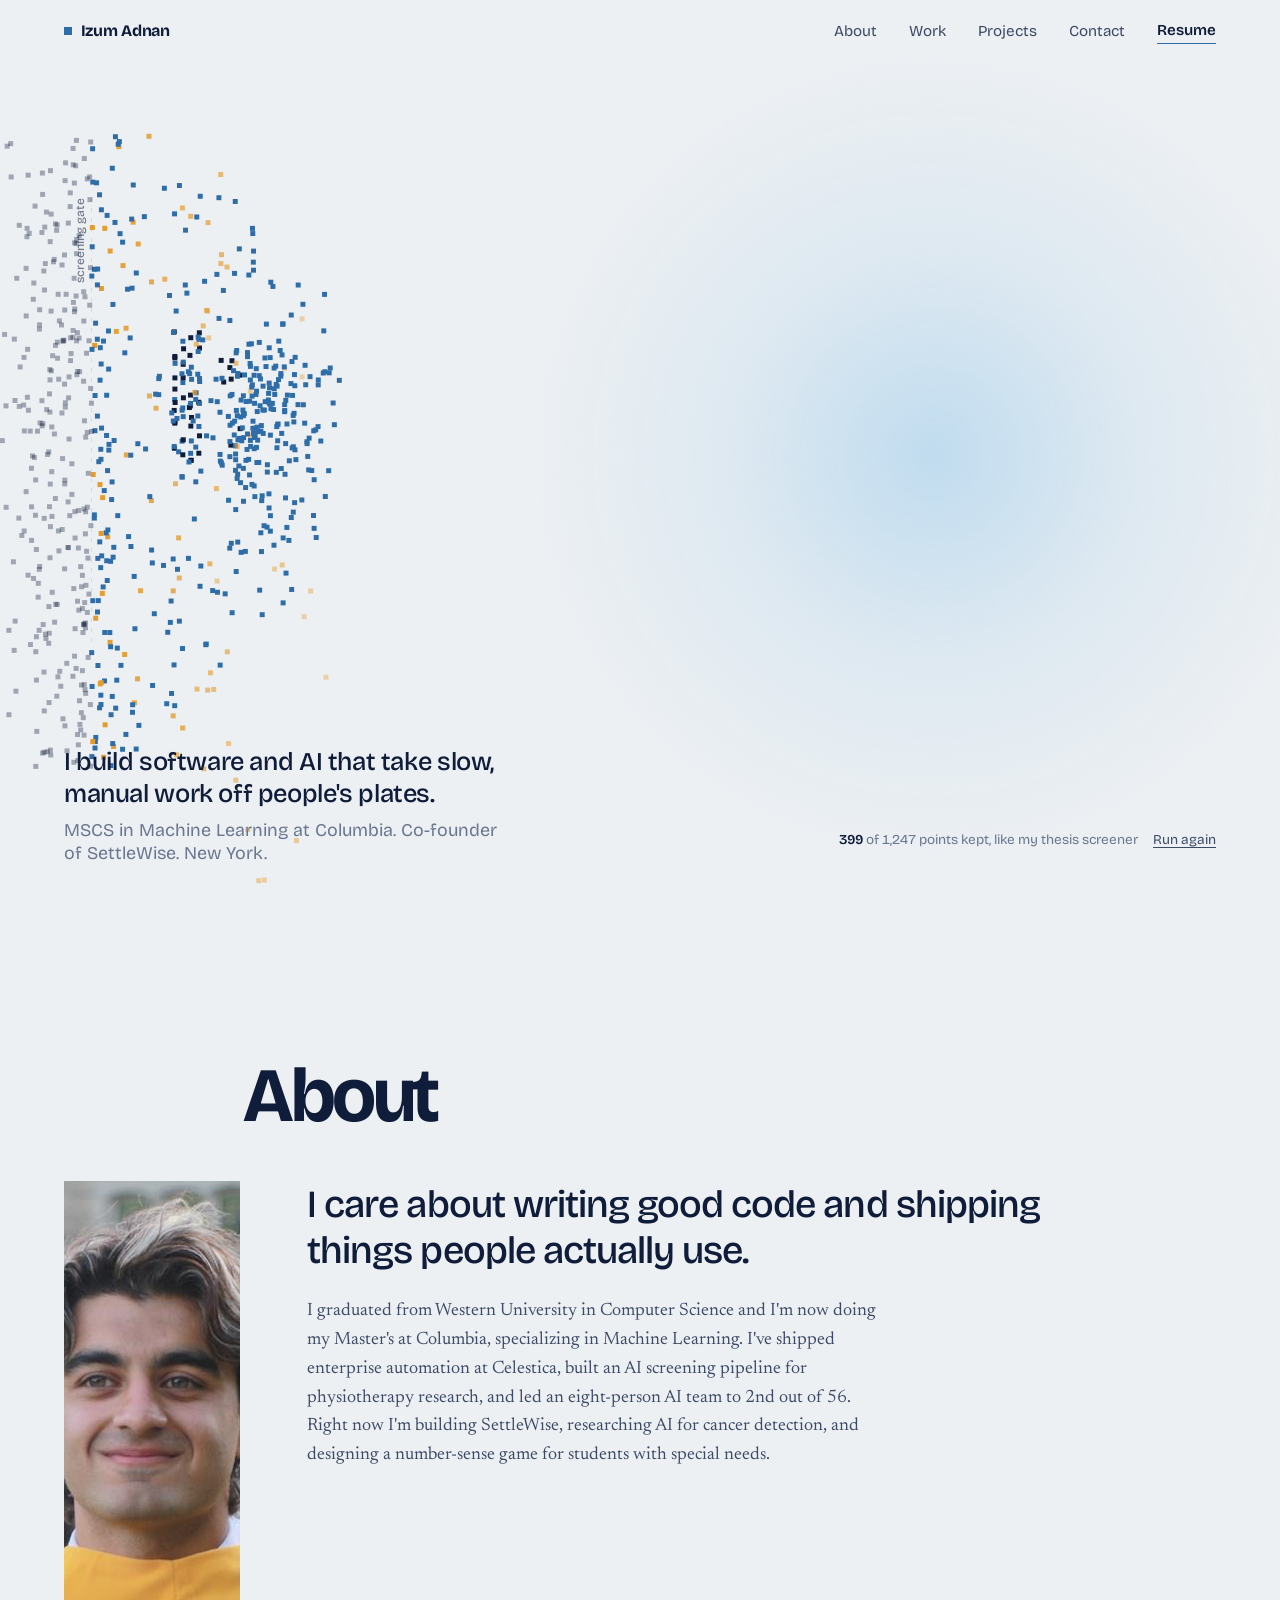
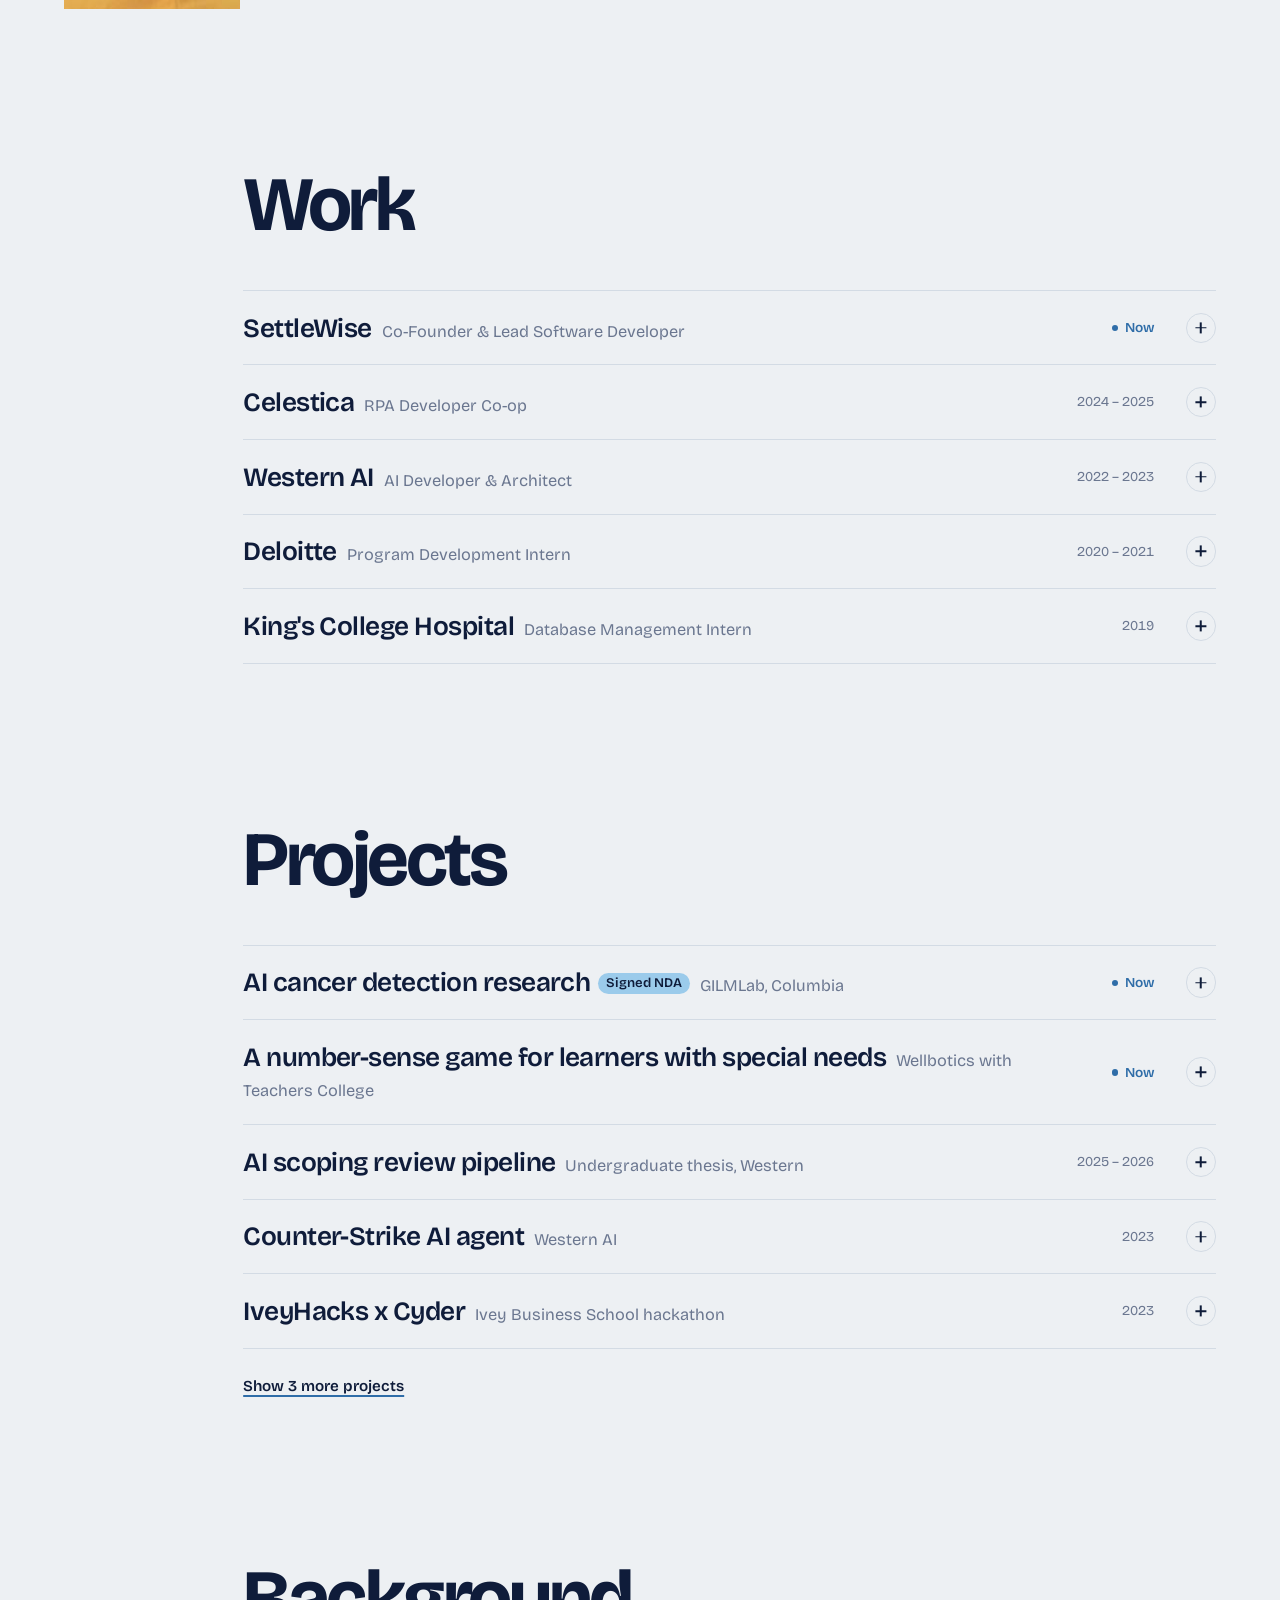
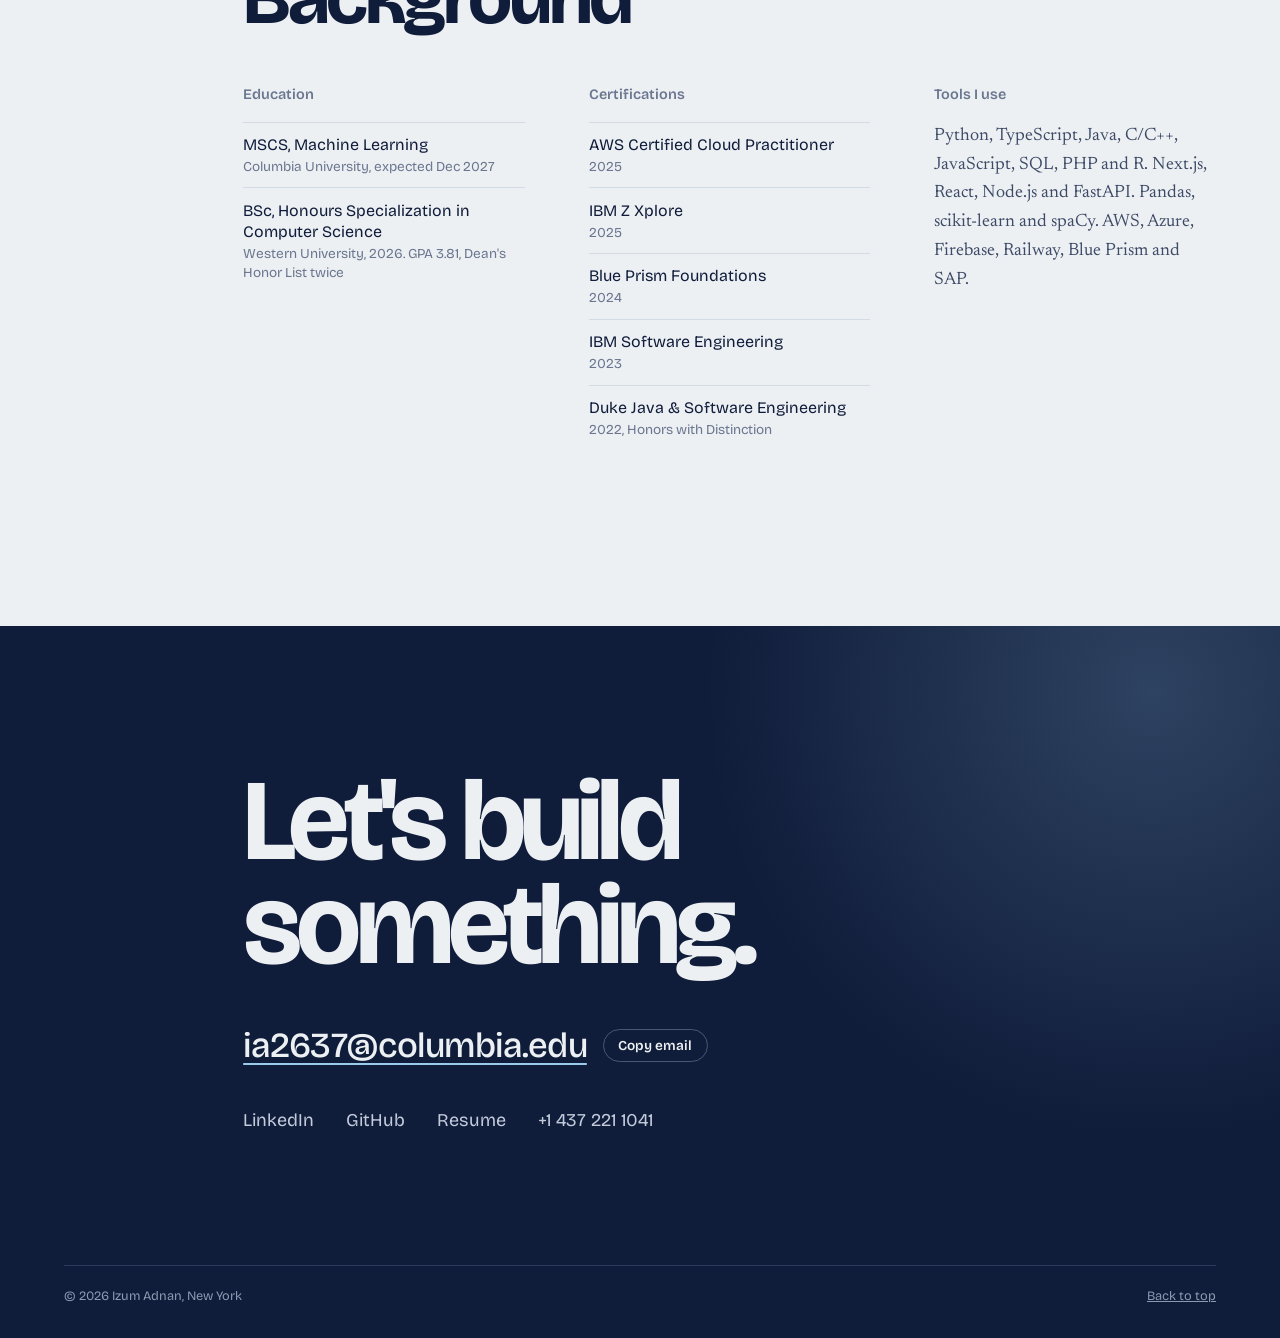
==== commit 119978f2: "Simplify layout and add hero glow Collapse work and projects into one-line expandable rows, make the" ====
--- a/index.html
+++ b/index.html
@@ -4,7 +4,7 @@
   <meta charset="utf-8">
   <meta name="viewport" content="width=device-width, initial-scale=1">
   <title>Izum Adnan</title>
-  <meta name="description" content="Izum Adnan. MSCS student in Machine Learning at Columbia University, co-founder of SettleWise, and computer science graduate of Western University. Building AI and automation that takes manual work off people's plates.">
+  <meta name="description" content="Izum Adnan. MSCS student in Machine Learning at Columbia University, co-founder of SettleWise, and computer science graduate of Western University.">
   <meta name="author" content="Izum Adnan">
   <meta property="og:title" content="Izum Adnan">
   <meta property="og:description" content="MSCS in Machine Learning at Columbia. Co-founder of SettleWise. AI, automation and research.">
@@ -23,374 +23,271 @@
 
   <header class="bar">
     <a class="bar__name" href="#top"><span class="bar__dot" aria-hidden="true"></span>Izum Adnan</a>
-    <nav aria-label="Sections">
-      <a href="#about">About</a>
-      <a href="#experience">Experience</a>
-      <a href="#projects">Projects</a>
-      <a href="#education">Education</a>
-      <a href="#credentials">Credentials</a>
-      <a href="#contact">Contact</a>
-    </nav>
-    <a class="btn" href="Izum%20Adnan%20-%20Resume.pdf" download>Download resume</a>
+    <div class="bar__right">
+      <nav aria-label="Sections">
+        <a href="#about">About</a>
+        <a href="#work">Work</a>
+        <a href="#projects">Projects</a>
+        <a href="#contact">Contact</a>
+      </nav>
+      <a class="bar__resume" href="Izum%20Adnan%20-%20Resume.pdf" download>Resume</a>
+    </div>
   </header>
 
   <main id="main">
-    <!-- Hero -->
     <section class="hero" id="top" aria-labelledby="hero-name">
       <h1 class="sr-only" id="hero-name">Izum Adnan</h1>
-      <div class="hero__stage">
-        <canvas id="pipeline" aria-hidden="true"></canvas>
-        <div class="hero__readout" aria-live="off">
-          <span>Screened <b id="r-in">0</b> of 1,247</span>
-          <span class="kept">Kept <b id="r-kept">0</b></span>
-          <span class="dropped">Filtered out <b id="r-drop">0</b></span>
-          <button class="hero__replay" id="replay" type="button">Run it again</button>
-        </div>
-      </div>
-
-      <div class="hero__intro">
-        <p class="hero__caption">1,247 points go in and a screening gate decides which ones make the cut. It is a small nod to my thesis pipeline, which screened 1,247 research records.</p>
-        <div>
-          <p class="hero__lead">I build software that takes slow, manual work off people's plates. Master's in Machine Learning at Columbia, co-founder of SettleWise, based in New York City.</p>
-          <div class="hero__actions">
-            <a class="btn" href="#experience">See my work</a>
-            <a class="btn btn--ghost" href="mailto:ia2637@columbia.edu">Email me</a>
-          </div>
-        </div>
-      </div>
-    </section>
-
-    <!-- About -->
+      <canvas id="pipeline" aria-hidden="true"></canvas>
+      <div class="hero__foot">
+        <p class="hero__lead">I build software and AI that take slow, manual work off people's plates.<span>MSCS in Machine Learning at Columbia. Co-founder of SettleWise. New York.</span></p>
+        <p class="hero__meta" aria-live="off">
+          <b id="r-kept">0</b> of 1,247 points kept, like my thesis screener
+          <button class="hero__replay" id="replay" type="button">Run again</button>
+        </p>
+      </div>
+    </section>
+
     <section class="section" id="about" aria-labelledby="about-h">
-      <div class="section__head">
-        <h2 id="about-h">About me</h2>
-      </div>
+      <h2 class="section__title" id="about-h">About</h2>
       <div class="about">
         <img class="about__photo" src="images/portfolio/profile-pic.jpg" alt="Portrait of Izum Adnan" width="378" height="428">
-        <div class="about__body">
-          <div class="about__text">
-            <p>I'm a computer scientist who cares about writing good code and shipping things people actually use. I graduated from Western University with an Honours Specialization in Computer Science and I'm now doing my Master's in Computer Science at Columbia, specializing in Machine Learning.</p>
-            <p>Most of my code is in Python, Java, JavaScript, TypeScript, C/C++, PHP and SQL. I've built full-stack apps with Next.js, React and Node.js, and shipped enterprise automation on Blue Prism, SAP and Azure. My research has applied NLP to real evidence-synthesis problems.</p>
-            <p>I led an eight-person AI team at Western AI to 2nd place out of 56 at a Canadian undergraduate conference. Through two startup labs I've taken ideas from problem discovery to pitch, and one of them became SettleWise. I'm also designing a number-sense game for students with special needs with Wellbotics and Teachers College.</p>
-          </div>
-          <dl class="facts">
-            <div><dt>Right now</dt><dd>MSCS, Machine Learning, Columbia University (expected Dec 2027)</dd></div>
-            <div><dt>Before that</dt><dd>BSc, Honours Specialization in Computer Science, Western University</dd></div>
-            <div><dt>Building</dt><dd>SettleWise, as co-founder and lead software developer</dd></div>
-            <div><dt>Based in</dt><dd>New York City, NY</dd></div>
-            <div><dt>Find me on</dt><dd><a href="https://www.linkedin.com/in/izum-adnan/" target="_blank" rel="noopener">LinkedIn</a> and <a href="https://github.com/Izum10" target="_blank" rel="noopener">GitHub</a></dd></div>
-          </dl>
-        </div>
-      </div>
-    </section>
-
-    <!-- Experience -->
-    <section class="section section--tint" id="experience" aria-labelledby="exp-h">
-      <div class="section__head">
-        <h2 id="exp-h">Experience</h2>
-        <p>Practical work that let me put my coding to use on real problems, in industry and on a startup team.</p>
-      </div>
-
-      <article class="row">
-        <div class="row__when"><span class="now">Now</span><br>Sep 2026 – Present<br>New York, NY</div>
-        <div class="row__main">
-          <div class="row__body">
-            <h3>Co-Founder &amp; Lead Software Developer</h3>
-            <p class="row__org">SettleWise</p>
+        <div>
+          <p>I care about writing good code and shipping things people actually use.</p>
+          <p>I graduated from Western University in Computer Science and I'm now doing my Master's at Columbia, specializing in Machine Learning. I've shipped enterprise automation at Celestica, built an AI screening pipeline for physiotherapy research, and led an eight-person AI team to 2nd out of 56. Right now I'm building SettleWise, researching AI for cancer detection, and designing a number-sense game for students with special needs.</p>
+        </div>
+      </div>
+    </section>
+
+    <section class="section" id="work" aria-labelledby="work-h">
+      <h2 class="section__title" id="work-h">Work</h2>
+      <div class="list">
+        <details class="entry">
+          <summary>
+            <span class="entry__title">SettleWise<small>Co-Founder &amp; Lead Software Developer</small></span>
+            <span class="entry__when"><span class="now">Now</span></span>
+            <span class="entry__toggle" aria-hidden="true"></span>
+          </summary>
+          <div class="entry__panel">
             <ul>
               <li>Directing full-stack development of a live NYC apartment decision-support web app, owning the architecture from the Next.js and TypeScript front end through a Python FastAPI back end with Firebase, deployed on Railway.</li>
-              <li>Shipped and presented the MVP, which pairs one-click listing import with weighted priority ranking so renters can compare their options side by side.</li>
+              <li>Shipped and presented the MVP in about <span class="stat">5 weeks</span>, pairing one-click listing import with weighted priority ranking so renters can compare options side by side.</li>
               <li>Spearheading AI integration into the platform, including an agentic workflow where research-grounded personas critique each release before it ships.</li>
               <li>Delivering weekly sprint progress with a team of four, turning user interview feedback into scoped requirements.</li>
             </ul>
-          </div>
-          <div class="figures">
-            <div class="figure"><b>~5 wks</b><span>from start to a shipped MVP</span></div>
-          </div>
-        </div>
-      </article>
-
-      <article class="row">
-        <div class="row__when">May 2024 – Aug 2025<br>Toronto, ON</div>
-        <div class="row__main">
-          <div class="row__body">
-            <h3>Robotic Process Automation Developer Co-op</h3>
-            <p class="row__org">Celestica</p>
+            <p class="entry__stack">Sep 2026 – Present, New York</p>
+          </div>
+        </details>
+
+        <details class="entry">
+          <summary>
+            <span class="entry__title">Celestica<small>RPA Developer Co-op</small></span>
+            <span class="entry__when">2024 – 2025</span>
+            <span class="entry__toggle" aria-hidden="true"></span>
+          </summary>
+          <div class="entry__panel">
             <ul>
               <li>Led two enterprise-grade automation deployments integrating Blue Prism, SAP and Azure Bots across global manufacturing operations.</li>
-              <li>Built a business-analytics automation that processes high-volume SAP inputs, validates data integrity and triggers conditional workflows across departments, raising projected annual savings from roughly $80K to $95K.</li>
-              <li>Developed an endpoint-validation automation that tests live production endpoints, cutting downtime incidents across RPA processes by 70%.</li>
-              <li>Worked with cross-functional teams across North America, Europe and Asia to map workflows and turn inefficiencies into scalable automation.</li>
-            </ul>
-          </div>
-          <div class="figures">
-            <div class="figure"><b>70%</b><span>fewer RPA downtime incidents</span></div>
-            <div class="figure"><b>$95K</b><span>projected annual savings, up from $80K</span></div>
-          </div>
-        </div>
-      </article>
-
-      <article class="row">
-        <div class="row__when">Sep 2022 – Mar 2023<br>London, ON</div>
-        <div class="row__main">
-          <div class="row__body">
-            <h3>AI Developer &amp; Architect</h3>
-            <p class="row__org">Western AI</p>
+              <li>Built a business-analytics automation for high-volume SAP inputs with data-integrity checks and cross-department workflows, raising projected annual savings from roughly $80K to <span class="stat">$95K</span>.</li>
+              <li>Developed an endpoint-validation automation that tests live production endpoints, cutting RPA downtime incidents by <span class="stat">70%</span>.</li>
+              <li>Worked with teams across North America, Europe and Asia to map workflows and turn inefficiencies into scalable automation.</li>
+            </ul>
+            <p class="entry__stack">May 2024 – Aug 2025, Toronto</p>
+          </div>
+        </details>
+
+        <details class="entry">
+          <summary>
+            <span class="entry__title">Western AI<small>AI Developer &amp; Architect</small></span>
+            <span class="entry__when">2022 – 2023</span>
+            <span class="entry__toggle" aria-hidden="true"></span>
+          </summary>
+          <div class="entry__panel">
             <ul>
               <li>Project lead for a team of eight building a competitive AI agent, driving architecture, testing and execution end to end.</li>
-              <li>Worked within a multidisciplinary group focused on applied machine learning, agent behaviour and game intelligence research.</li>
-              <li>Presented the team's work at a three-day multi-university conference and placed 2nd. The architecture was later reused internally as a template for future agent-based research.</li>
-            </ul>
-          </div>
-          <div class="figures">
-            <div class="figure"><b>2nd / 56</b><span>at CUCAI, the Canadian Undergraduate Conference on AI</span></div>
-          </div>
-        </div>
-      </article>
-
-      <article class="row">
-        <div class="row__when">Jun 2020 – Mar 2021<br>Oman</div>
-        <div class="row__body">
-          <h3>Program Development Intern</h3>
-          <p class="row__org">Deloitte (Oman Branch)</p>
-          <p>Designed and built an internal time-tracking automation tool using PHP, SQL, HTML and CSS, replacing a fully manual process for chargeable-hour computation. Implemented server-side logic to calculate costs, validate entries and generate reporting tables for management, which made reporting faster and more accurate.</p>
-        </div>
-      </article>
-
-      <article class="row">
-        <div class="row__when">Mar 2019 – Apr 2019<br>Dubai, UAE</div>
-        <div class="row__body">
-          <h3>Database Management Intern</h3>
-          <p class="row__org">King's College Hospital (Dubai)</p>
-          <p>Shadowed senior technical staff to learn how data systems connect with administrative, marketing and clinical operations. Used MS Access across a range of database operations, spotted redundancies in data flow and suggested restructuring that improved efficiency.</p>
-        </div>
-      </article>
-    </section>
-
-    <!-- Projects -->
-    <section class="section" id="projects" aria-labelledby="proj-h">
-      <div class="section__head">
-        <h2 id="proj-h">Projects &amp; research</h2>
-        <p>Open any project for the details. You can find more of my code on <a href="https://github.com/Izum10" target="_blank" rel="noopener">GitHub</a>.</p>
-      </div>
-
-      <div class="projects">
-        <details class="project">
-          <summary>
-            <span class="project__when"><span class="now">Now</span> Sep 2026 – Present</span>
-            <span class="project__title">AI cancer detection research <span class="nda">Signed NDA</span><span class="project__kind">GILMLab, Columbia University</span></span>
-            <span class="project__toggle" aria-hidden="true"></span>
-          </summary>
-          <div class="project__panel"><div>
-            <p>Supervised research on AI for cancer detection in Dr. Corey Toler-Franklin's Graphics Imaging &amp; Light Measurement Lab. The work is covered by a signed NDA, so I keep the details off this page.</p>
-            <ul class="tags"><li>Machine learning</li><li>Research</li></ul>
-          </div></div>
-        </details>
-
-        <details class="project">
-          <summary>
-            <span class="project__when"><span class="now">Now</span> Sep 2026 – Present</span>
-            <span class="project__title">Adaptive educational game for learners with special needs<span class="project__kind">Wellbotics with Teachers College, Columbia</span></span>
-            <span class="project__toggle" aria-hidden="true"></span>
-          </summary>
-          <div class="project__panel"><div>
+              <li>Worked within a multidisciplinary group on applied machine learning, agent behaviour and game intelligence research.</li>
+              <li>Presented at a three-day multi-university conference and placed <span class="stat">2nd of 56</span>. The architecture was later reused internally as a template for agent-based research.</li>
+            </ul>
+            <p class="entry__stack">Sep 2022 – Mar 2023, London, Ontario</p>
+          </div>
+        </details>
+
+        <details class="entry">
+          <summary>
+            <span class="entry__title">Deloitte<small>Program Development Intern</small></span>
+            <span class="entry__when">2020 – 2021</span>
+            <span class="entry__toggle" aria-hidden="true"></span>
+          </summary>
+          <div class="entry__panel">
+            <p>Designed and built an internal time-tracking automation tool using PHP, SQL, HTML and CSS for the Oman branch, replacing a fully manual process for chargeable-hour computation. Server-side logic calculates costs, validates entries and generates reports for management, which made reporting faster and more accurate.</p>
+            <a class="entry__link" href="https://github.com/Izum10/IB-Computer-Science-IA" target="_blank" rel="noopener">View the code on GitHub</a>
+            <p class="entry__stack">Jun 2020 – Mar 2021, Oman</p>
+          </div>
+        </details>
+
+        <details class="entry">
+          <summary>
+            <span class="entry__title">King's College Hospital<small>Database Management Intern</small></span>
+            <span class="entry__when">2019</span>
+            <span class="entry__toggle" aria-hidden="true"></span>
+          </summary>
+          <div class="entry__panel">
+            <p>Shadowed senior technical staff to learn how data systems connect with administrative, marketing and clinical operations. Used MS Access across a range of database operations, spotted redundancies in data flow and suggested restructuring that improved efficiency.</p>
+            <p class="entry__stack">Mar 2019 – Apr 2019, Dubai</p>
+          </div>
+        </details>
+      </div>
+    </section>
+
+    <section class="section" id="projects" aria-labelledby="projects-h">
+      <h2 class="section__title" id="projects-h">Projects</h2>
+      <div class="list" id="project-list">
+        <details class="entry">
+          <summary>
+            <span class="entry__title">AI cancer detection research<span class="nda">Signed NDA</span><small>GILMLab, Columbia</small></span>
+            <span class="entry__when"><span class="now">Now</span></span>
+            <span class="entry__toggle" aria-hidden="true"></span>
+          </summary>
+          <div class="entry__panel">
+            <p>Supervised research on AI for cancer detection in Dr. Corey Toler-Franklin's Graphics Imaging &amp; Light Measurement Lab. The work is covered by a signed NDA, so the details stay off this page.</p>
+          </div>
+        </details>
+
+        <details class="entry">
+          <summary>
+            <span class="entry__title">A number-sense game for learners with special needs<small>Wellbotics with Teachers College</small></span>
+            <span class="entry__when"><span class="now">Now</span></span>
+            <span class="entry__toggle" aria-hidden="true"></span>
+          </summary>
+          <div class="entry__panel">
             <p>Building an interactive cardinality game for middle school students with special needs, as part of an eight-member game design cohort in partnership with Teachers College, Columbia.</p>
-            <p>Testing tangible gameplay with students and educators at four elementary and middle schools to check usability and accessibility, then adjusting the design based on how they play and what they tell us.</p>
-            <ul class="tags"><li>Game design</li><li>Accessibility</li><li>User testing</li></ul>
-          </div></div>
-        </details>
-
-        <details class="project">
-          <summary>
-            <span class="project__when">Sep 2025 – May 2026</span>
-            <span class="project__title">AI-driven scoping review pipeline for physiotherapy research<span class="project__kind">Undergraduate thesis, Western University</span></span>
-            <span class="project__toggle" aria-hidden="true"></span>
-          </summary>
-          <div class="project__panel"><div>
-            <div class="row__main">
-              <div>
-                <p>Designed and integrated an end-to-end scoping review automation pipeline in Python, replacing a manual multi-stage workflow. Supervised by Dr. Pavlos Bobos.</p>
-                <p>Trained an SVM and TF-IDF classifier for title-and-abstract screening across 1,247 records. Automated structured data extraction with rule-based NER, filling key fields for 78% of included articles without manual input. Total reviewer time dropped from 38 hours to 13.5 against a two-reviewer baseline, with reproducible outputs.</p>
-                <ul class="tags"><li>Python</li><li>PubMed API</li><li>Pandas</li><li>scikit-learn</li><li>spaCy</li><li>NLP</li></ul>
-              </div>
-              <div class="figures">
-                <div class="figure"><b>0.91</b><span>recall on screening</span></div>
-                <div class="figure"><b>0.82</b><span>F1 across 1,247 records</span></div>
-                <div class="figure"><b>64%</b><span>less reviewer time</span></div>
-              </div>
-            </div>
-          </div></div>
-        </details>
-
-        <details class="project">
-          <summary>
-            <span class="project__when">Sep 2022 – Mar 2023</span>
-            <span class="project__title">Competitive Counter-Strike AI agent<span class="project__kind">Western AI</span></span>
-            <span class="project__toggle" aria-hidden="true"></span>
-          </summary>
-          <div class="project__panel"><div>
-            <p>As project lead for a team of eight, I designed a competitive AI agent for Counter-Strike built around graph-based navigation, heuristic pathfinding and dynamic decision trees. I analyzed real gameplay patterns to tune the agent's response time, error margins and unpredictability so it played more like a person.</p>
-            <p>We presented it at a three-day multi-university conference, where it placed 2nd out of 56 groups. The architecture was later referenced internally as a template for future agent-based research.</p>
-            <ul class="tags"><li>AI agents</li><li>Pathfinding</li><li>Decision trees</li><li>Team lead</li></ul>
-            <a class="project__link" href="https://github.com/Izum10/Western-AI-CSGO-Project" target="_blank" rel="noopener">View the code on GitHub</a>
-          </div></div>
-        </details>
-
-        <details class="project">
-          <summary>
-            <span class="project__when">Mar 2023</span>
-            <span class="project__title">IveyHacks x Cyder hackathon<span class="project__kind">Ivey Business School, Western University</span></span>
-            <span class="project__toggle" aria-hidden="true"></span>
-          </summary>
-          <div class="project__panel"><div>
-            <p>A hybrid business-analytics and hackathon competition hosted by Ivey Business School. We analyzed Cyder's platform for usability issues and onboarding friction, then built a demo user-adoption and training strategy with micro-learning modules and adoption checkpoints. Judges responded well to how it could fit into Cyder's UX roadmap.</p>
-            <ul class="tags"><li>UX research</li><li>Business analytics</li><li>Product strategy</li></ul>
-          </div></div>
-        </details>
-
-        <details class="project">
-          <summary>
-            <span class="project__when">Sep 2023 – Nov 2023</span>
-            <span class="project__title">Whac-A-Mole game<span class="project__kind">Hardware project on Raspberry Pi</span></span>
-            <span class="project__toggle" aria-hidden="true"></span>
-          </summary>
-          <div class="project__panel"><div>
-            <p>An embedded, interactive Whac-A-Mole built on Raspberry Pi with LED matrices, GPIO input and real-time timing logic. I modelled the system flow with state machines and wrote scoring algorithms with variable difficulty scaling, then ran performance tests to tune response windows and measure average player reaction speed.</p>
-            <ul class="tags"><li>Embedded systems</li><li>Raspberry Pi</li><li>GPIO</li><li>State machines</li></ul>
-            <a class="project__link" href="https://github.com/Izum10/Whac-A-Mole_LEDGame" target="_blank" rel="noopener">View the code on GitHub</a>
-          </div></div>
-        </details>
-
-        <details class="project">
-          <summary>
-            <span class="project__when">Sep 2022 – Dec 2022</span>
-            <span class="project__title">Western Geographic Information System<span class="project__kind">Desktop app in Java and JavaFX</span></span>
-            <span class="project__toggle" aria-hidden="true"></span>
-          </summary>
-          <div class="project__panel"><div>
-            <p>An indoor building navigation app built on Western's GIS datasets. It uses layered spatial data structures for pathfinding between buildings and interior areas, and adds real-time weather context to location queries through the OpenWeather API.</p>
-            <ul class="tags"><li>Java</li><li>JavaFX</li><li>Maven</li><li>JSON</li><li>OpenWeather API</li></ul>
-            <a class="project__link" href="https://github.com/Izum10/Western_Navigation_System" target="_blank" rel="noopener">View the code on GitHub</a>
-          </div></div>
-        </details>
-
-        <details class="project">
-          <summary>
-            <span class="project__when">Jun 2020 – Mar 2021</span>
-            <span class="project__title">Time sheet distributor and calculator<span class="project__kind">Built for a Deloitte regional manager</span></span>
-            <span class="project__toggle" aria-hidden="true"></span>
-          </summary>
-          <div class="project__panel"><div>
-            <p>An internal time-tracking tool for Deloitte's Oman branch. It automates the calculation and distribution of chargeable hours across employees, with server-side logic for cost calculation, entry validation and management reports. It replaced a fully manual process and shipped to production.</p>
-            <ul class="tags"><li>PHP</li><li>SQL</li><li>HTML</li><li>CSS</li></ul>
-            <a class="project__link" href="https://github.com/Izum10/IB-Computer-Science-IA" target="_blank" rel="noopener">View the code on GitHub</a>
-          </div></div>
-        </details>
-
-        <details class="project">
-          <summary>
-            <span class="project__when">Jan 2021 – Jul 2021</span>
-            <span class="project__title">Harvard CS50 game development<span class="project__kind">Harvard University</span></span>
-            <span class="project__toggle" aria-hidden="true"></span>
-          </summary>
-          <div class="project__panel"><div>
-            <p>Harvard's game development course, covering the programming behind 2D and 3D games. I built 11 games over the course of the program.</p>
-            <ul class="tags"><li>2D games</li><li>3D games</li><li>Game development</li></ul>
-            <a class="project__link" href="https://github.com/Izum10/Harvard-CS50" target="_blank" rel="noopener">View the code on GitHub</a>
-          </div></div>
-        </details>
-      </div>
-    </section>
-
-    <!-- Education -->
-    <section class="section section--tint" id="education" aria-labelledby="edu-h">
-      <div class="section__head">
-        <h2 id="edu-h">Education</h2>
-      </div>
-
-      <article class="row">
-        <div class="row__when"><span class="now">Now</span><br>Sep 2026 – Dec 2027<br>New York, NY</div>
-        <div class="row__body">
-          <h3>Master of Science in Computer Science, Machine Learning</h3>
-          <p class="row__org">Columbia University, Fu Foundation School of Engineering and Applied Science</p>
-          <p>Specializing in Machine Learning and building applied AI that automates real workflows. I'm part of two startup labs, developing a cardinality game for learners with special needs, and doing research in the AI and cancer space.</p>
-          <ul class="tags"><li>Databases</li><li>Computation &amp; the Brain</li><li>AI-Accelerated Startup Lab</li><li>AI cancer research</li></ul>
-        </div>
-      </article>
-
-      <article class="row">
-        <div class="row__when">Sep 2021 – May 2026<br>London, ON</div>
-        <div class="row__main">
-          <div class="row__body">
-            <h3>Bachelor of Science, Honours Specialization in Computer Science</h3>
-            <p class="row__org">Western University</p>
-            <p>Completed an undergraduate thesis on automated scoping review pipelines under the supervision of Dr. Pavlos Bobos. Coursework covered operating systems, analysis of algorithms, theory of computing, artificial intelligence, software engineering, databases and computer architecture.</p>
-            <ul class="tags"><li>Artificial Intelligence</li><li>Analysis of Algorithms</li><li>Data Structures</li><li>Software Engineering</li><li>Operating Systems</li><li>Information Systems</li></ul>
-          </div>
-          <div class="figures">
-            <div class="figure"><b>3.81</b><span>GPA out of 4.0</span></div>
-            <div class="figure"><b>2×</b><span>Dean's Honor List</span></div>
-          </div>
-        </div>
-      </article>
-    </section>
-
-    <!-- Credentials -->
-    <section class="section" id="credentials" aria-labelledby="cred-h">
-      <div class="section__head">
-        <h2 id="cred-h">Certificates, awards &amp; skills</h2>
-      </div>
-      <div class="creds">
-        <ul class="creds__list">
-          <li><strong>AWS Certified Cloud Practitioner</strong><span>Amazon Web Services, Jul 2025</span><p>Cloud fundamentals across core services, architecture, security and pricing.</p></li>
-          <li><strong>IBM Z Xplore</strong><span>IBM, 2025</span><p>All three tiers, covering enterprise mainframe systems, z/OS fundamentals and advanced platform concepts.</p></li>
-          <li><strong>Blue Prism Foundations</strong><span>BP3 Global, May 2024</span><p>The RPA platform I went on to build production automations with at Celestica.</p></li>
-          <li><strong>IBM Software Engineering (Back-End)</strong><span>IBM, May 2023</span><p>Software engineering practice across back-end and front-end development.</p></li>
-          <li><strong>Java &amp; Software Engineering Specialization</strong><span>Duke University, Jun 2022 – Nov 2022</span><p>Completed with Honors with Distinction.</p></li>
-          <li><strong>CS50 Game Development</strong><span>Harvard University, 2021</span><p>2D and 3D game programming, with 11 games built.</p></li>
-          <li class="award"><strong>2nd of 56, "Project Valorant"</strong><span>CUCAI, Mar 2023</span><p>For the AI agent I led within Western AI.</p></li>
-          <li class="award"><strong>Dean's Honor List</strong><span>Western University, 2023–2024 and 2025–2026</span><p>For keeping an A average across the academic year, twice.</p></li>
-        </ul>
-
-        <div class="skills">
-          <div>
-            <h3>Languages</h3>
-            <ul class="tags"><li>Python</li><li>Java</li><li>JavaScript</li><li>TypeScript</li><li>C</li><li>C++</li><li>PHP</li><li>R</li><li>SQL</li><li>HTML</li><li>CSS</li></ul>
-          </div>
-          <div>
-            <h3>Frameworks and ML</h3>
-            <ul class="tags"><li>Next.js</li><li>React</li><li>Node.js</li><li>FastAPI</li><li>Pandas</li><li>scikit-learn</li><li>spaCy</li><li>Data modelling</li></ul>
-          </div>
-          <div>
-            <h3>Platforms and tools</h3>
-            <ul class="tags"><li>AWS</li><li>Microsoft Azure</li><li>Firebase</li><li>Railway</li><li>Blue Prism</li><li>SAP</li><li>MySQL</li><li>MS Access</li><li>Microsoft Office</li></ul>
-          </div>
+            <p>Testing tangible gameplay with students and educators at <span class="stat">4 schools</span> to check usability and accessibility, then adjusting the design based on how they play and what they tell us.</p>
+          </div>
+        </details>
+
+        <details class="entry">
+          <summary>
+            <span class="entry__title">AI scoping review pipeline<small>Undergraduate thesis, Western</small></span>
+            <span class="entry__when">2025 – 2026</span>
+            <span class="entry__toggle" aria-hidden="true"></span>
+          </summary>
+          <div class="entry__panel">
+            <p>An end-to-end pipeline in Python that automates scoping reviews for physiotherapy research, supervised by Dr. Pavlos Bobos.</p>
+            <ul>
+              <li>Trained an SVM and TF-IDF classifier for title-and-abstract screening, reaching <span class="stat">0.91 recall</span> and <span class="stat">0.82 F1</span> across 1,247 records.</li>
+              <li>Automated data extraction with rule-based NER, filling key fields for 78% of included articles without manual input.</li>
+              <li>Cut reviewer time by <span class="stat">64%</span>, from 38 hours to 13.5, with reproducible outputs.</li>
+            </ul>
+            <p class="entry__stack">Python, PubMed API, Pandas, scikit-learn, spaCy</p>
+          </div>
+        </details>
+
+        <details class="entry">
+          <summary>
+            <span class="entry__title">Counter-Strike AI agent<small>Western AI</small></span>
+            <span class="entry__when">2023</span>
+            <span class="entry__toggle" aria-hidden="true"></span>
+          </summary>
+          <div class="entry__panel">
+            <p>As project lead for a team of eight, I designed a competitive agent built around graph-based navigation, heuristic pathfinding and dynamic decision trees. I tuned its response time, error margins and unpredictability from real gameplay so it played more like a person. It placed 2nd out of 56 at CUCAI.</p>
+            <a class="entry__link" href="https://github.com/Izum10/Western-AI-CSGO-Project" target="_blank" rel="noopener">View the code on GitHub</a>
+          </div>
+        </details>
+
+        <details class="entry">
+          <summary>
+            <span class="entry__title">IveyHacks x Cyder<small>Ivey Business School hackathon</small></span>
+            <span class="entry__when">2023</span>
+            <span class="entry__toggle" aria-hidden="true"></span>
+          </summary>
+          <div class="entry__panel">
+            <p>A business-analytics and hackathon competition. We analyzed Cyder's platform for usability issues and onboarding friction, then built a demo adoption and training strategy with micro-learning modules and adoption checkpoints. Judges responded well to how it could fit into Cyder's UX roadmap.</p>
+          </div>
+        </details>
+
+        <details class="entry" hidden data-extra>
+          <summary>
+            <span class="entry__title">Whac-A-Mole<small>Raspberry Pi hardware game</small></span>
+            <span class="entry__when">2023</span>
+            <span class="entry__toggle" aria-hidden="true"></span>
+          </summary>
+          <div class="entry__panel">
+            <p>An embedded Whac-A-Mole with LED matrices, GPIO input and real-time timing logic. I modelled the system flow with state machines, wrote scoring with variable difficulty, and ran performance tests to tune response windows.</p>
+            <a class="entry__link" href="https://github.com/Izum10/Whac-A-Mole_LEDGame" target="_blank" rel="noopener">View the code on GitHub</a>
+          </div>
+        </details>
+
+        <details class="entry" hidden data-extra>
+          <summary>
+            <span class="entry__title">Western campus navigation<small>Java and JavaFX desktop app</small></span>
+            <span class="entry__when">2022</span>
+            <span class="entry__toggle" aria-hidden="true"></span>
+          </summary>
+          <div class="entry__panel">
+            <p>An indoor navigation app built on Western's GIS datasets, with layered spatial data structures for pathfinding between buildings and rooms, and live weather from the OpenWeather API.</p>
+            <a class="entry__link" href="https://github.com/Izum10/Western_Navigation_System" target="_blank" rel="noopener">View the code on GitHub</a>
+          </div>
+        </details>
+
+        <details class="entry" hidden data-extra>
+          <summary>
+            <span class="entry__title">Harvard CS50 game development<small>11 games</small></span>
+            <span class="entry__when">2021</span>
+            <span class="entry__toggle" aria-hidden="true"></span>
+          </summary>
+          <div class="entry__panel">
+            <p>Harvard's game development course, covering the programming behind 2D and 3D games. I built 11 games over the program.</p>
+            <a class="entry__link" href="https://github.com/Izum10/Harvard-CS50" target="_blank" rel="noopener">View the code on GitHub</a>
+          </div>
+        </details>
+      </div>
+      <p class="more"><button type="button" id="more-projects" aria-controls="project-list" aria-expanded="false">Show 3 more projects</button></p>
+    </section>
+
+    <section class="section" id="background" aria-labelledby="bg-h">
+      <h2 class="section__title" id="bg-h">Background</h2>
+      <div class="bg">
+        <div>
+          <h3>Education</h3>
+          <ul>
+            <li>MSCS, Machine Learning<span>Columbia University, expected Dec 2027</span></li>
+            <li>BSc, Honours Specialization in Computer Science<span>Western University, 2026. GPA 3.81, Dean's Honor List twice</span></li>
+          </ul>
+        </div>
+        <div>
+          <h3>Certifications</h3>
+          <ul>
+            <li>AWS Certified Cloud Practitioner<span>2025</span></li>
+            <li>IBM Z Xplore<span>2025</span></li>
+            <li>Blue Prism Foundations<span>2024</span></li>
+            <li>IBM Software Engineering<span>2023</span></li>
+            <li>Duke Java &amp; Software Engineering<span>2022, Honors with Distinction</span></li>
+          </ul>
+        </div>
+        <div>
+          <h3>Tools I use</h3>
+          <p>Python, TypeScript, Java, C/C++, JavaScript, SQL, PHP and R. Next.js, React, Node.js and FastAPI. Pandas, scikit-learn and spaCy. AWS, Azure, Firebase, Railway, Blue Prism and SAP.</p>
         </div>
       </div>
     </section>
   </main>
 
-  <!-- Contact -->
   <footer class="contact" id="contact" aria-labelledby="contact-h">
-    <div class="contact__grid">
-      <div>
-        <h2 id="contact-h">Let's build something.</h2>
-        <p class="contact__lead">I'm looking for Summer 2027 internships in software engineering and AI. If you're hiring, working on something interesting, or just want to talk, I'd love to hear from you.</p>
-        <div class="email">
-          <a href="mailto:ia2637@columbia.edu">ia2637@columbia.edu</a>
-          <button class="copy" id="copy-email" type="button" data-email="ia2637@columbia.edu">Copy email</button>
-        </div>
-        <ul class="contact__links">
-          <li><span>LinkedIn</span><a href="https://www.linkedin.com/in/izum-adnan/" target="_blank" rel="noopener">linkedin.com/in/izum-adnan</a></li>
-          <li><span>GitHub</span><a href="https://github.com/Izum10" target="_blank" rel="noopener">github.com/Izum10</a></li>
-          <li><span>Phone</span><a href="tel:+14372211041">+1 437 221 1041</a></li>
-          <li><span>Location</span><p>New York City, NY</p></li>
-        </ul>
-        <div class="foot">
-          <span>© 2026 Izum Adnan</span>
-          <a href="#top">Back to top</a>
-        </div>
-      </div>
+    <div class="contact__inner">
+      <h2 id="contact-h">Let's build something.</h2>
+      <div class="email">
+        <a href="mailto:ia2637@columbia.edu">ia2637@columbia.edu</a>
+        <button class="copy" id="copy-email" type="button" data-email="ia2637@columbia.edu">Copy email</button>
+      </div>
+      <ul class="links">
+        <li><a href="https://www.linkedin.com/in/izum-adnan/" target="_blank" rel="noopener">LinkedIn</a></li>
+        <li><a href="https://github.com/Izum10" target="_blank" rel="noopener">GitHub</a></li>
+        <li><a href="Izum%20Adnan%20-%20Resume.pdf" download>Resume</a></li>
+        <li><a href="tel:+14372211041">+1 437 221 1041</a></li>
+      </ul>
+    </div>
+    <div class="foot">
+      <span>© 2026 Izum Adnan, New York</span>
+      <a href="#top">Back to top</a>
     </div>
   </footer>
 
--- a/css/site.css
+++ b/css/site.css
@@ -1,29 +1,20 @@
-/* Izum Adnan, portfolio. Design tokens first. */
+/* Izum Adnan, portfolio. Quiet page, one loud moment (the hero). */
 :root {
   --paper: #edf0f3;
-  --paper-2: #e3e8ed;
   --ink: #0f1c3a;
   --ink-2: #3d4a66;
-  --ink-3: #66728c;
+  --ink-3: #6b7790;
   --blue: #2f6da8;
   --blue-soft: #9bcbeb;
   --signal: #e39b2d;
-  --rule: #cbd4de;
+  --rule: #d3dbe4;
 
   --display: "Bricolage Grotesque", "Helvetica Neue", Arial, sans-serif;
   --body: "Newsreader", Georgia, "Times New Roman", serif;
 
-  /* modular scale, ratio ~1.25 from an 18px base */
-  --t-sm: 0.875rem;
-  --t-base: 1.125rem;
-  --t-md: 1.375rem;
-  --t-lg: 1.75rem;
-  --t-xl: clamp(2.2rem, 4.4vw, 3.6rem);
-  --t-xxl: clamp(3rem, 8vw, 7.5rem);
-
-  --gutter: clamp(1.25rem, 4vw, 3.5rem);
-  --margin-col: clamp(7rem, 16vw, 14rem);
-  --measure: 38rem;
+  --gutter: clamp(1.25rem, 5vw, 4.5rem);
+  --left: clamp(0rem, 14vw, 13rem);
+  --measure: 36rem;
 }
 
 *, *::before, *::after { box-sizing: border-box; }
@@ -31,31 +22,19 @@
 @media (prefers-reduced-motion: reduce) { html { scroll-behavior: auto; } }
 
 body {
-  margin: 0;
-  background: var(--paper);
-  color: var(--ink);
-  font-family: var(--body);
-  font-size: var(--t-base);
-  line-height: 1.6;
-  font-optical-sizing: auto;
+  margin: 0; background: var(--paper); color: var(--ink);
+  font-family: var(--body); font-size: 1.125rem; line-height: 1.6;
   text-rendering: optimizeLegibility;
 }
-
 img { max-width: 100%; display: block; }
 a { color: inherit; }
 ::selection { background: var(--blue-soft); color: var(--ink); }
-
-:focus-visible {
-  outline: 2px solid var(--blue);
-  outline-offset: 3px;
-  border-radius: 2px;
-}
+:focus-visible { outline: 2px solid var(--blue); outline-offset: 3px; border-radius: 2px; }
 
 .sr-only {
   position: absolute; width: 1px; height: 1px; padding: 0; margin: -1px;
   overflow: hidden; clip: rect(0 0 0 0); white-space: nowrap; border: 0;
 }
-
 .skip {
   position: absolute; left: var(--gutter); top: -3rem; z-index: 50;
   background: var(--ink); color: var(--paper); padding: .5rem .9rem;
@@ -65,144 +44,149 @@
 
 /* ---------- top bar ---------- */
 .bar {
-  position: sticky; top: 0; z-index: 20;
+  position: fixed; inset: 0 0 auto 0; z-index: 20;
   display: flex; align-items: center; justify-content: space-between; gap: 1rem;
-  padding: .85rem var(--gutter);
-  background: color-mix(in srgb, var(--paper) 88%, transparent);
-  backdrop-filter: blur(10px);
-  -webkit-backdrop-filter: blur(10px);
-  border-bottom: 1px solid transparent;
-  transition: border-color .3s;
-}
-.bar.is-scrolled { border-bottom-color: var(--rule); }
-
+  padding: 1.1rem var(--gutter);
+  transition: background .3s, padding .3s;
+}
+.bar.is-scrolled {
+  background: color-mix(in srgb, var(--paper) 85%, transparent);
+  backdrop-filter: blur(12px); -webkit-backdrop-filter: blur(12px);
+  padding-top: .75rem; padding-bottom: .75rem;
+}
 .bar__name {
-  font-family: var(--display); font-weight: 700; font-size: 1.05rem;
+  font-family: var(--display); font-weight: 700; font-size: 1rem;
   letter-spacing: -0.02em; text-decoration: none;
   display: inline-flex; align-items: center; gap: .55rem;
 }
-.bar__dot {
-  width: .55rem; height: .55rem; background: var(--blue); display: inline-block;
-}
-
-.bar nav { display: flex; align-items: center; gap: clamp(.9rem, 2.2vw, 2rem); }
-.bar nav a {
-  font-family: var(--display); font-size: .95rem; text-decoration: none;
-  color: var(--ink-2); position: relative; padding: .2rem 0;
-}
-.bar nav a:hover, .bar nav a[aria-current="true"] { color: var(--ink); }
-.bar nav a[aria-current="true"]::after {
-  content: ""; position: absolute; left: 0; right: 0; bottom: -2px;
-  height: 2px; background: var(--blue);
-}
-
-.btn {
-  display: inline-flex; align-items: center; gap: .5rem;
-  font-family: var(--display); font-weight: 600; font-size: .95rem;
-  padding: .7rem 1.15rem; text-decoration: none; cursor: pointer;
-  border: 1.5px solid var(--ink); background: var(--ink); color: var(--paper);
-  border-radius: 999px; transition: background .2s, color .2s;
-}
-.btn:hover { background: var(--blue); border-color: var(--blue); }
-.btn--ghost { background: transparent; color: var(--ink); }
-.btn--ghost:hover { background: var(--ink); color: var(--paper); border-color: var(--ink); }
-.bar .btn { padding: .5rem .95rem; font-size: .88rem; }
-
-@media (max-width: 760px) {
-  .bar { flex-wrap: wrap; row-gap: .4rem; }
-  .bar nav { order: 3; width: 100%; overflow-x: auto; gap: 1.2rem; padding-bottom: .15rem; }
-  .bar nav::-webkit-scrollbar { display: none; }
-}
-
-/* ---------- hero ---------- */
+.bar__dot { width: .5rem; height: .5rem; background: var(--blue); }
+.bar__right { display: flex; align-items: center; gap: clamp(1rem, 2.5vw, 2.25rem); }
+.bar nav { display: flex; gap: clamp(1rem, 2.5vw, 2.25rem); }
+.bar nav a, .bar__resume {
+  font-family: var(--display); font-size: .95rem; text-decoration: none; color: var(--ink-2);
+}
+.bar nav a:hover, .bar__resume:hover { color: var(--ink); }
+.bar__resume { font-weight: 600; color: var(--ink); border-bottom: 1.5px solid var(--blue); padding-bottom: 1px; }
+@media (max-width: 640px) { .bar nav { display: none; } }
+
+/* ---------- hero: the one loud moment ---------- */
 .hero {
-  position: relative;
-  padding: 0 var(--gutter);
-}
-.hero__stage {
-  position: relative;
-  height: clamp(300px, 54vh, 580px);
-  margin: 0 calc(var(--gutter) * -1);
-}
-.hero canvas { width: 100%; height: 100%; display: block; touch-action: pan-y; }
-
-.hero__readout {
-  position: absolute; left: var(--gutter); bottom: 1rem;
-  font-family: var(--display); font-size: var(--t-sm); color: var(--ink-3);
-  font-variant-numeric: tabular-nums;
-  display: flex; gap: 1.5rem; align-items: baseline; flex-wrap: wrap;
-}
-.hero__readout b { color: var(--ink); font-weight: 600; }
-.hero__readout .kept b { color: var(--blue); }
-.hero__readout .dropped b { color: var(--signal); }
-.hero__replay {
-  font: inherit; color: var(--ink-2); background: none; border: 0; padding: 0;
-  text-decoration: underline; text-underline-offset: 3px; cursor: pointer;
-}
-.hero__replay:hover { color: var(--ink); }
-
-.hero__intro {
-  display: grid; grid-template-columns: var(--margin-col) minmax(0, 1fr);
-  gap: 0 var(--gutter);
-  padding: 2.25rem 0 4.5rem;
-  border-top: 1px solid var(--rule);
-}
-.hero__caption {
-  font-family: var(--display); font-size: var(--t-sm); color: var(--ink-3);
-  line-height: 1.45; margin: .4rem 0 0;
-}
+  position: relative; height: 100vh; height: 100svh; min-height: 520px;
+  display: flex; flex-direction: column;
+}
+.hero canvas { position: absolute; inset: 0; width: 100%; height: 100%; display: block; touch-action: pan-y; }
+.hero__foot {
+  position: relative; margin-top: auto;
+  display: flex; justify-content: space-between; align-items: flex-end; gap: 2rem; flex-wrap: wrap;
+  padding: 0 var(--gutter) clamp(1.5rem, 4vh, 2.75rem);
+  pointer-events: none;
+}
+.hero__foot > * { pointer-events: auto; }
 .hero__lead {
   font-family: var(--display); font-weight: 500;
-  font-size: clamp(1.5rem, 2.9vw, 2.35rem); line-height: 1.18;
-  letter-spacing: -0.02em; margin: 0; max-width: 24ch;
-  max-width: 30ch;
-}
-.hero__actions { display: flex; gap: .75rem; flex-wrap: wrap; margin-top: 2rem; }
-
+  font-size: clamp(1.2rem, 2vw, 1.6rem); line-height: 1.25; letter-spacing: -0.015em;
+  margin: 0; max-width: 26ch;
+}
+.hero__lead span { display: block; color: var(--ink-3); font-weight: 400; font-size: .7em; letter-spacing: 0; margin-top: .6rem; }
+.hero__meta {
+  font-family: var(--display); font-size: .85rem; color: var(--ink-3);
+  font-variant-numeric: tabular-nums; text-align: right; line-height: 1.5;
+}
+.hero__meta b { color: var(--ink); font-weight: 600; }
+.hero__replay {
+  font: inherit; color: var(--ink-2); background: none; border: 0; padding: 0; margin-left: .75rem;
+  text-decoration: underline; text-underline-offset: 3px; cursor: pointer;
+}
+.hero__replay:hover { color: var(--blue); }
+@media (max-width: 640px) { .hero__meta { text-align: left; } }
+
+/* ---------- sections ---------- */
+.section { padding: clamp(5rem, 13vw, 10rem) var(--gutter) 0; }
+.section__title {
+  font-family: var(--display); font-weight: 700;
+  font-size: clamp(2.4rem, 6vw, 5rem); line-height: .95; letter-spacing: -0.045em;
+  margin: 0 0 clamp(2rem, 4vw, 3rem) var(--left);
+}
+@media (max-width: 760px) { .section__title { margin-left: 0; } }
+
+/* about */
+.about {
+  display: grid; grid-template-columns: var(--left) minmax(0, 1fr); gap: 0 var(--gutter);
+  align-items: start;
+}
+.about__photo { width: 100%; max-width: 11rem; aspect-ratio: 4 / 5; object-fit: cover; }
+.about p {
+  margin: 0; max-width: 32ch;
+  font-family: var(--display); font-weight: 500;
+  font-size: clamp(1.5rem, 3vw, 2.4rem); line-height: 1.2; letter-spacing: -0.025em;
+}
+.about p + p {
+  margin-top: 1.5rem; max-width: var(--measure);
+  font-family: var(--body); font-weight: 400; font-size: 1.125rem; line-height: 1.6;
+  letter-spacing: 0; color: var(--ink-2);
+}
 @media (max-width: 760px) {
-  .hero__intro { grid-template-columns: minmax(0, 1fr); }
-  .hero__caption { order: 2; margin-top: 1.5rem; }
-}
-
-/* ---------- sections ---------- */
-.section {
-  padding: clamp(4rem, 9vw, 7.5rem) var(--gutter);
-  border-top: 1px solid var(--rule);
-}
-.section--tint { background: var(--paper-2); }
-
-.section__head {
-  display: grid; grid-template-columns: var(--margin-col) minmax(0, 1fr);
-  gap: 0 var(--gutter); align-items: end;
-  margin-bottom: clamp(2.25rem, 5vw, 3.75rem);
-}
-.section__head h2 {
-  grid-column: 2;
-  font-family: var(--display); font-weight: 700; font-size: var(--t-xl);
-  line-height: 1; letter-spacing: -0.035em; margin: 0;
-}
-.section__head p {
-  grid-column: 2; margin: 1rem 0 0; color: var(--ink-2); max-width: var(--measure);
-}
-
-/* rows with a margin column for dates */
-.row {
-  display: grid; grid-template-columns: var(--margin-col) minmax(0, 1fr);
-  gap: .25rem var(--gutter);
-  padding: 1.9rem 0;
-  border-top: 1px solid var(--rule);
-}
-.row:last-child { border-bottom: 1px solid var(--rule); }
-.row__when {
-  font-family: var(--display); font-size: var(--t-sm); color: var(--ink-3);
-  font-variant-numeric: tabular-nums; padding-top: .3rem; line-height: 1.4;
-}
-.now {
-  display: inline-flex; align-items: center; gap: .4rem; color: var(--blue); font-weight: 600;
-}
+  .about { grid-template-columns: minmax(0, 1fr); }
+  .about__photo { width: 7rem; margin-bottom: 1.75rem; }
+}
+
+/* ---------- list of entries (experience, projects) ---------- */
+.list { margin-left: var(--left); border-top: 1px solid var(--rule); }
+@media (max-width: 760px) { .list { margin-left: 0; } }
+
+.entry { border-bottom: 1px solid var(--rule); }
+.entry summary {
+  list-style: none; cursor: pointer;
+  display: grid; grid-template-columns: minmax(0, 1fr) auto auto; gap: .2rem 2rem; align-items: center;
+  padding: 1.35rem 0;
+}
+.entry summary::-webkit-details-marker { display: none; }
+.entry__title {
+  font-family: var(--display); font-weight: 600;
+  font-size: clamp(1.2rem, 2.2vw, 1.65rem); line-height: 1.15; letter-spacing: -0.02em;
+  transition: color .2s;
+}
+.entry__title small {
+  font-weight: 400; font-size: .62em; color: var(--ink-3); letter-spacing: 0; margin-left: .6rem;
+}
+.entry summary:hover .entry__title { color: var(--blue); }
+.entry__when {
+  font-family: var(--display); font-size: .85rem; color: var(--ink-3);
+  font-variant-numeric: tabular-nums; white-space: nowrap;
+}
+.entry__toggle {
+  width: 1.9rem; height: 1.9rem; border-radius: 50%; position: relative;
+  border: 1.5px solid var(--rule); transition: background .2s, border-color .2s;
+}
+.entry__toggle::before, .entry__toggle::after {
+  content: ""; position: absolute; left: 50%; top: 50%; width: .7rem; height: 1.5px;
+  background: var(--ink); transform: translate(-50%, -50%);
+}
+.entry__toggle::after { transform: translate(-50%, -50%) rotate(90deg); transition: transform .3s; }
+.entry summary:hover .entry__toggle { border-color: var(--ink); }
+.entry[open] .entry__toggle { background: var(--ink); border-color: var(--ink); }
+.entry[open] .entry__toggle::before, .entry[open] .entry__toggle::after { background: var(--paper); }
+.entry[open] .entry__toggle::after { transform: translate(-50%, -50%) rotate(0deg); }
+
+.entry__panel { padding: 0 0 2rem; max-width: 42rem; }
+.entry__panel p, .entry__panel li { color: var(--ink-2); }
+.entry__panel p { margin: 0 0 .9rem; }
+.entry__panel ul { margin: 0; padding: 0; list-style: none; }
+.entry__panel li { position: relative; padding-left: 1.2rem; margin: .4rem 0; }
+.entry__panel li::before {
+  content: ""; position: absolute; left: 0; top: .72em; width: .5rem; height: 1.5px; background: var(--blue);
+}
+.entry__stack { font-family: var(--display); font-size: .88rem; color: var(--ink-3); margin-top: 1rem !important; }
+.entry__link {
+  display: inline-block; margin-top: .4rem; font-family: var(--display); font-weight: 600; font-size: .95rem;
+  text-decoration: underline; text-decoration-color: var(--blue); text-decoration-thickness: 1.5px; text-underline-offset: 4px;
+}
+.entry__link:hover { color: var(--blue); }
+
+.now { display: inline-flex; align-items: center; gap: .4rem; color: var(--blue); font-weight: 600; }
 .now::before {
-  content: ""; width: .45rem; height: .45rem; border-radius: 50%; background: var(--blue);
-  box-shadow: 0 0 0 0 rgba(47,109,168,.5); animation: pulse 2.4s infinite;
+  content: ""; width: .42rem; height: .42rem; border-radius: 50%; background: var(--blue);
+  animation: pulse 2.4s infinite;
 }
 @keyframes pulse {
   0% { box-shadow: 0 0 0 0 rgba(47,109,168,.45); }
@@ -211,214 +195,80 @@
 }
 @media (prefers-reduced-motion: reduce) { .now::before { animation: none; } }
 
-.row h3 {
-  font-family: var(--display); font-weight: 600; font-size: var(--t-lg);
-  line-height: 1.15; letter-spacing: -0.02em; margin: 0;
-}
-.row__org {
-  font-family: var(--display); font-size: 1rem; color: var(--ink-2); margin: .3rem 0 0;
-}
-.row__body { max-width: var(--measure); }
-.row__body ul { margin: 1rem 0 0; padding: 0; list-style: none; }
-.row__body li { position: relative; padding-left: 1.2rem; margin: .45rem 0; color: var(--ink-2); }
-.row__body li::before {
-  content: ""; position: absolute; left: 0; top: .72em; width: .5rem; height: 1.5px; background: var(--blue);
-}
-.row__body p { color: var(--ink-2); margin: .9rem 0 0; }
-
-.row__main {
-  display: grid; grid-template-columns: minmax(0, 1fr) auto; gap: 0 2.5rem; align-items: start;
-}
-.figures {
-  display: grid; gap: 1rem; min-width: 9.5rem; padding-top: .3rem;
-}
-.figure { border-left: 2px solid var(--blue); padding-left: .8rem; }
-.figure b {
-  display: block; font-family: var(--display); font-weight: 700;
-  font-size: 1.85rem; line-height: 1; letter-spacing: -0.03em;
-  font-variant-numeric: tabular-nums;
-}
-.figure span { font-family: var(--display); font-size: .82rem; color: var(--ink-3); line-height: 1.3; display: block; margin-top: .3rem; max-width: 11rem; }
-
-@media (max-width: 960px) {
-  .row__main { grid-template-columns: minmax(0, 1fr); }
-  .figures { grid-template-columns: repeat(auto-fit, minmax(8.5rem, 1fr)); margin-top: 1.4rem; }
-}
-@media (max-width: 760px) {
-  .section__head, .row { grid-template-columns: minmax(0, 1fr); }
-  .section__head h2, .section__head p { grid-column: 1; }
-}
-
-/* ---------- about ---------- */
-.about {
-  display: grid; grid-template-columns: var(--margin-col) minmax(0, 1fr);
-  gap: 0 var(--gutter);
-}
-.about__photo {
-  width: 100%; aspect-ratio: 4 / 5; object-fit: cover;
-  filter: grayscale(.15) contrast(1.02);
-}
-.about__body { display: grid; grid-template-columns: minmax(0, 1.25fr) minmax(0, 1fr); gap: 2rem 4rem; }
-.about__text p { margin: 0 0 1.1rem; max-width: var(--measure); }
-.about__text p:first-child {
-  font-size: var(--t-md); line-height: 1.45; color: var(--ink);
-}
-.about__text p { color: var(--ink-2); }
-
-.facts { margin: 0; display: grid; gap: 0; align-content: start; }
-.facts div { padding: .85rem 0; border-top: 1px solid var(--rule); display: grid; gap: .15rem; }
-.facts div:last-child { border-bottom: 1px solid var(--rule); }
-.facts dt { font-family: var(--display); font-size: .82rem; color: var(--ink-3); }
-.facts dd { margin: 0; font-family: var(--display); font-size: 1rem; line-height: 1.35; }
-.facts a { text-decoration-color: var(--rule); text-underline-offset: 3px; }
-.facts a:hover { text-decoration-color: var(--blue); }
-
-@media (max-width: 960px) {
-  .about__body { grid-template-columns: minmax(0, 1fr); }
-}
-@media (max-width: 760px) {
-  .about { grid-template-columns: minmax(0, 1fr); }
-  .about__photo { width: 9rem; margin-bottom: 1.75rem; }
-}
-
-/* ---------- projects (accordion) ---------- */
-.projects { border-bottom: 1px solid var(--rule); }
-.project { border-top: 1px solid var(--rule); }
-.project summary {
-  list-style: none; cursor: pointer;
-  display: grid; grid-template-columns: var(--margin-col) minmax(0, 1fr) auto;
-  gap: .25rem var(--gutter); align-items: baseline;
-  padding: 1.6rem 0;
-}
-.project summary::-webkit-details-marker { display: none; }
-.project__when { font-family: var(--display); font-size: var(--t-sm); color: var(--ink-3); font-variant-numeric: tabular-nums; }
-.project__title {
-  font-family: var(--display); font-weight: 600;
-  font-size: clamp(1.35rem, 2.6vw, 2.1rem); line-height: 1.1; letter-spacing: -0.025em;
-  transition: color .2s, transform .35s cubic-bezier(.2,.7,.2,1);
-}
-.project__kind { display: block; font-family: var(--display); font-weight: 400; font-size: 1rem; color: var(--ink-3); letter-spacing: 0; margin-top: .35rem; }
-.project summary:hover .project__title { color: var(--blue); }
-.project__toggle {
-  width: 2.2rem; height: 2.2rem; border: 1.5px solid var(--ink); border-radius: 50%;
-  position: relative; align-self: center; transition: transform .35s, background .2s;
-}
-.project__toggle::before, .project__toggle::after {
-  content: ""; position: absolute; left: 50%; top: 50%; width: .8rem; height: 1.5px;
-  background: var(--ink); transform: translate(-50%, -50%);
-}
-.project__toggle::after { transform: translate(-50%, -50%) rotate(90deg); transition: transform .35s; }
-.project[open] .project__toggle { background: var(--ink); }
-.project[open] .project__toggle::before, .project[open] .project__toggle::after { background: var(--paper); }
-.project[open] .project__toggle::after { transform: translate(-50%, -50%) rotate(0deg); }
-
-.project__panel {
-  display: grid; grid-template-columns: var(--margin-col) minmax(0, 1fr);
-  gap: 0 var(--gutter); padding: 0 0 2.25rem;
-}
-.project__panel > div { grid-column: 2; max-width: 44rem; }
-.project__panel p { margin: 0 0 1rem; color: var(--ink-2); }
-.project__panel .row__main { margin-top: 0; }
-.tags { display: flex; flex-wrap: wrap; gap: .45rem; margin: 1.1rem 0 0; padding: 0; list-style: none; }
-.tags li {
-  font-family: var(--display); font-size: .82rem; color: var(--ink-2);
-  border: 1px solid var(--rule); background: var(--paper); padding: .22rem .65rem; border-radius: 999px;
-}
-.section--tint .tags li { background: var(--paper); }
-.project__link {
-  display: inline-block; margin-top: 1.3rem; font-family: var(--display); font-weight: 600;
-  text-decoration: underline; text-decoration-thickness: 1.5px; text-underline-offset: 4px; text-decoration-color: var(--blue);
-}
-.project__link:hover { color: var(--blue); }
+.stat {
+  display: inline-block; font-family: var(--display); font-weight: 700; color: var(--ink);
+  font-size: 1.05em; letter-spacing: -0.01em;
+}
 .nda {
-  display: inline-block; font-family: var(--display); font-size: .78rem; font-weight: 600;
-  color: var(--ink); background: var(--blue-soft); padding: .12rem .55rem; border-radius: 999px;
-  vertical-align: .35em; margin-left: .35rem; letter-spacing: 0;
-}
-
-@media (max-width: 760px) {
-  .project summary { grid-template-columns: minmax(0, 1fr) auto; }
-  .project__when { grid-column: 1 / -1; }
-  .project__panel { grid-template-columns: minmax(0, 1fr); }
-  .project__panel > div { grid-column: 1; }
-}
-
-/* ---------- credentials grid ---------- */
-.creds {
-  display: grid; grid-template-columns: var(--margin-col) minmax(0, 1fr); gap: 0 var(--gutter);
-}
-.creds__list {
-  grid-column: 2; display: grid; grid-template-columns: repeat(auto-fill, minmax(17rem, 1fr));
-  gap: 0 2.5rem; margin: 0; padding: 0; list-style: none;
-}
-.creds__list li { padding: 1.15rem 0; border-top: 1px solid var(--rule); }
-.creds__list strong { display: block; font-family: var(--display); font-weight: 600; font-size: 1.1rem; line-height: 1.25; }
-.creds__list span { display: block; font-family: var(--display); font-size: .88rem; color: var(--ink-3); margin-top: .2rem; }
-.creds__list p { margin: .45rem 0 0; font-size: 1rem; color: var(--ink-2); }
-.creds__list .award strong::before {
-  content: ""; display: inline-block; width: .55rem; height: .55rem; background: var(--signal);
-  margin-right: .5rem; vertical-align: .12em;
-}
-
-.skills { grid-column: 2; display: grid; grid-template-columns: repeat(auto-fit, minmax(14rem, 1fr)); gap: 2rem 2.5rem; margin-top: 3.5rem; }
-.skills h3 { font-family: var(--display); font-weight: 600; font-size: 1rem; margin: 0 0 .7rem; color: var(--ink-3); }
-.skills .tags { margin: 0; }
-
-@media (max-width: 760px) {
-  .creds { grid-template-columns: minmax(0, 1fr); }
-  .creds__list, .skills { grid-column: 1; }
-}
+  font-family: var(--display); font-size: .5em; font-weight: 600; color: var(--ink);
+  background: var(--blue-soft); padding: .15rem .5rem; border-radius: 999px; vertical-align: .3em; margin-left: .5rem;
+  letter-spacing: 0;
+}
+
+.more { margin: 1.5rem 0 0 var(--left); }
+.more button {
+  font-family: var(--display); font-weight: 600; font-size: .95rem; color: var(--ink);
+  background: none; border: 0; padding: 0; cursor: pointer;
+  text-decoration: underline; text-decoration-color: var(--blue); text-decoration-thickness: 1.5px; text-underline-offset: 4px;
+}
+.more button:hover { color: var(--blue); }
+.list [hidden] { display: none; }
+@media (max-width: 760px) { .more { margin-left: 0; } }
+
+@media (max-width: 640px) {
+  .entry summary { grid-template-columns: minmax(0, 1fr) auto; }
+  .entry__when { grid-column: 1; grid-row: 2; }
+  .entry__toggle { grid-column: 2; grid-row: 1 / span 2; }
+  .entry__title small { display: block; margin: .25rem 0 0; }
+}
+
+/* ---------- background (education + credentials) ---------- */
+.bg { margin-left: var(--left); display: grid; grid-template-columns: repeat(auto-fit, minmax(17rem, 1fr)); gap: 3rem clamp(2rem, 5vw, 5rem); }
+.bg h3 { font-family: var(--display); font-weight: 600; font-size: .9rem; color: var(--ink-3); margin: 0 0 1rem; }
+.bg ul { list-style: none; margin: 0; padding: 0; }
+.bg li { padding: .7rem 0; border-top: 1px solid var(--rule); font-family: var(--display); font-size: 1rem; line-height: 1.35; }
+.bg li span { display: block; color: var(--ink-3); font-size: .85rem; margin-top: .15rem; }
+.bg p { margin: 0; color: var(--ink-2); max-width: 30rem; }
+@media (max-width: 760px) { .bg { margin-left: 0; } }
 
 /* ---------- contact ---------- */
 .contact {
+  margin-top: clamp(6rem, 14vw, 11rem);
   background: var(--ink); color: var(--paper);
-  padding: clamp(4.5rem, 10vw, 8rem) var(--gutter) 2rem;
-}
-.contact__grid { display: grid; grid-template-columns: var(--margin-col) minmax(0, 1fr); gap: 0 var(--gutter); }
-.contact__grid > div { grid-column: 2; }
+  padding: clamp(5rem, 12vw, 9rem) var(--gutter) 2rem;
+  position: relative; overflow: hidden;
+}
+.contact::before {
+  content: ""; position: absolute; width: 70vmax; height: 70vmax; right: -25vmax; top: -30vmax;
+  background: radial-gradient(closest-side, rgba(155,203,235,.22), rgba(155,203,235,0));
+  pointer-events: none;
+}
+.contact__inner { position: relative; margin-left: var(--left); }
 .contact h2 {
-  font-family: var(--display); font-weight: 700; font-size: var(--t-xxl);
-  line-height: .92; letter-spacing: -0.045em; margin: 0; max-width: 11ch;
-}
-.contact__lead { color: #c3cbdb; max-width: var(--measure); margin: 1.6rem 0 2.5rem; font-size: var(--t-md); line-height: 1.45; }
-
-.email {
-  display: inline-flex; align-items: center; gap: 1rem; flex-wrap: wrap;
-}
+  font-family: var(--display); font-weight: 700; font-size: clamp(3rem, 9vw, 8rem);
+  line-height: .9; letter-spacing: -0.05em; margin: 0; max-width: 10ch;
+}
+.email { display: flex; align-items: center; gap: 1rem; flex-wrap: wrap; margin-top: 2.5rem; }
 .email a {
-  font-family: var(--display); font-weight: 500; font-size: clamp(1.4rem, 3.6vw, 2.6rem);
-  letter-spacing: -0.02em; text-decoration: underline; text-decoration-color: var(--blue-soft);
-  text-decoration-thickness: 2px; text-underline-offset: 6px; color: var(--paper);
+  font-family: var(--display); font-weight: 500; font-size: clamp(1.3rem, 3vw, 2.2rem); letter-spacing: -0.02em;
+  color: var(--paper); text-decoration: underline; text-decoration-color: var(--blue-soft);
+  text-decoration-thickness: 2px; text-underline-offset: 6px;
 }
 .email a:hover { color: var(--blue-soft); }
 .copy {
-  font-family: var(--display); font-size: .88rem; font-weight: 600;
+  font-family: var(--display); font-size: .85rem; font-weight: 600;
   border: 1.5px solid #4a5878; background: transparent; color: var(--paper);
-  padding: .5rem .95rem; border-radius: 999px; cursor: pointer; transition: border-color .2s, background .2s;
+  padding: .45rem .9rem; border-radius: 999px; cursor: pointer;
 }
 .copy:hover { border-color: var(--blue-soft); }
 .copy[data-done="true"] { background: var(--blue-soft); color: var(--ink); border-color: var(--blue-soft); }
-
-.contact__links {
-  display: grid; grid-template-columns: repeat(auto-fit, minmax(12rem, 1fr)); gap: 0 2.5rem;
-  margin: 4rem 0 0; padding: 0; list-style: none; max-width: 60rem;
-}
-.contact__links li { border-top: 1px solid #2c3a5c; padding: 1rem 0; }
-.contact__links span { display: block; font-family: var(--display); font-size: .82rem; color: #8d98b2; }
-.contact__links a, .contact__links p {
-  font-family: var(--display); font-size: 1.05rem; color: var(--paper); margin: .2rem 0 0;
-  text-decoration: none; display: inline-block;
-}
-.contact__links a:hover { color: var(--blue-soft); text-decoration: underline; text-underline-offset: 3px; }
-
+.links { display: flex; flex-wrap: wrap; gap: .5rem 2rem; margin: 2rem 0 0; padding: 0; list-style: none; }
+.links a { font-family: var(--display); color: #c3cbdb; text-decoration: none; }
+.links a:hover { color: var(--blue-soft); text-decoration: underline; text-underline-offset: 3px; }
 .foot {
-  display: flex; justify-content: space-between; gap: 1rem; flex-wrap: wrap;
-  margin-top: 5rem; padding-top: 1.25rem; border-top: 1px solid #2c3a5c;
-  font-family: var(--display); font-size: .82rem; color: #8d98b2;
+  position: relative; display: flex; justify-content: space-between; gap: 1rem;
+  margin-top: clamp(5rem, 10vw, 8rem); padding-top: 1.25rem; border-top: 1px solid #2c3a5c;
+  font-family: var(--display); font-size: .8rem; color: #8d98b2;
 }
 .foot a { color: #8d98b2; }
-
-@media (max-width: 760px) {
-  .contact__grid { grid-template-columns: minmax(0, 1fr); }
-  .contact__grid > div { grid-column: 1; }
-}
+@media (max-width: 760px) { .contact__inner { margin-left: 0; } }
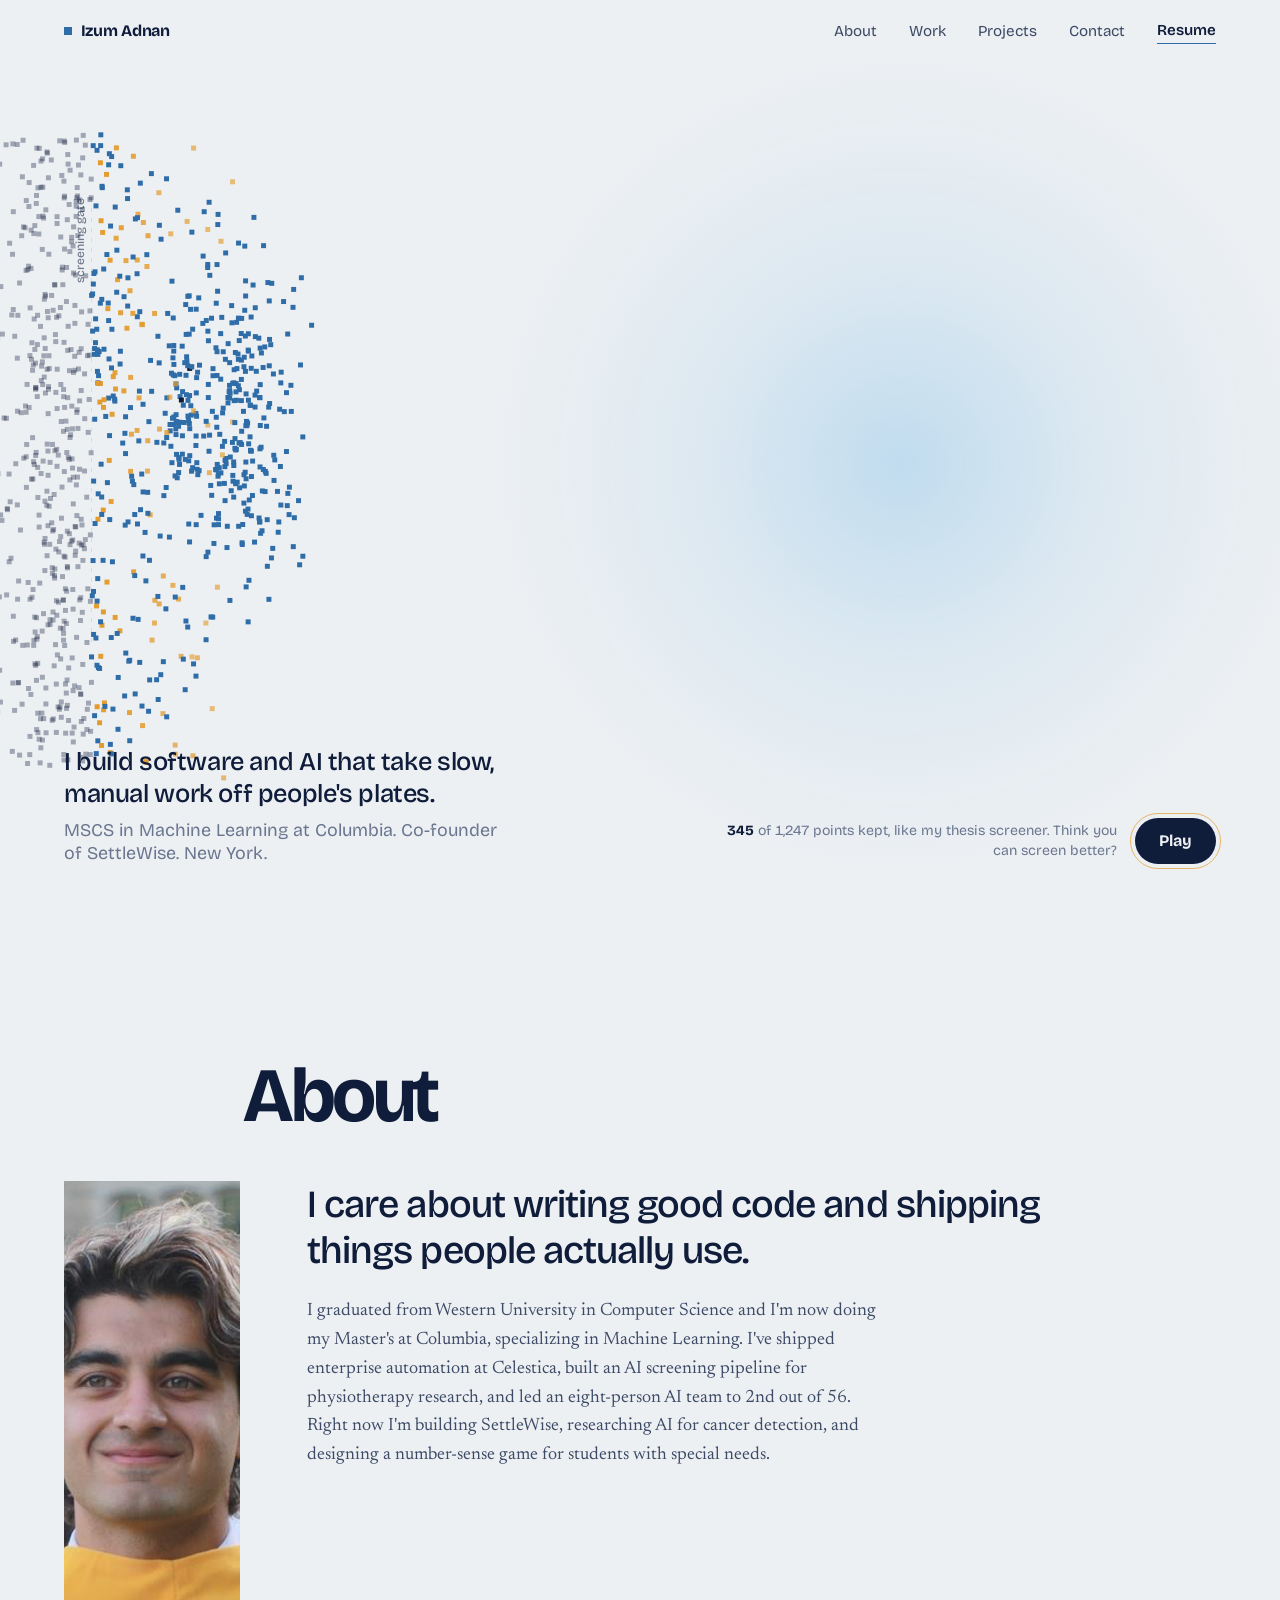
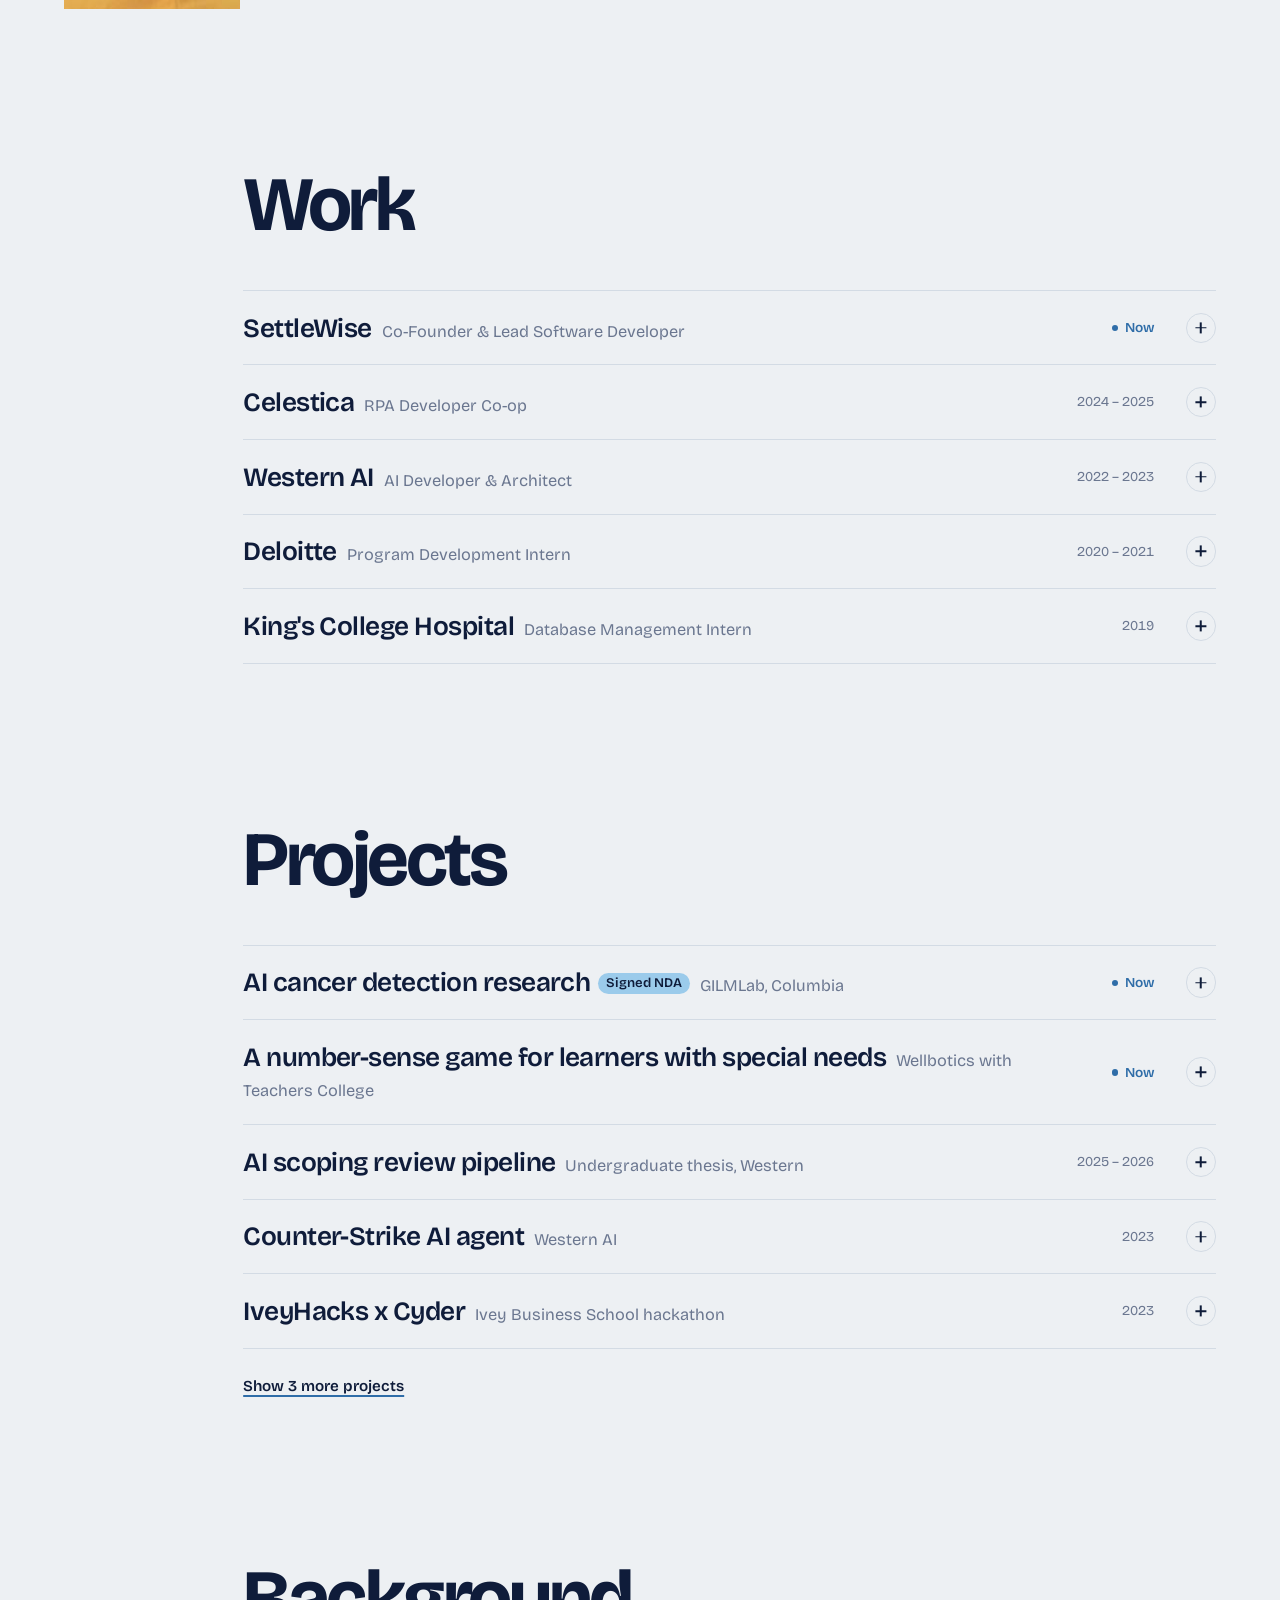
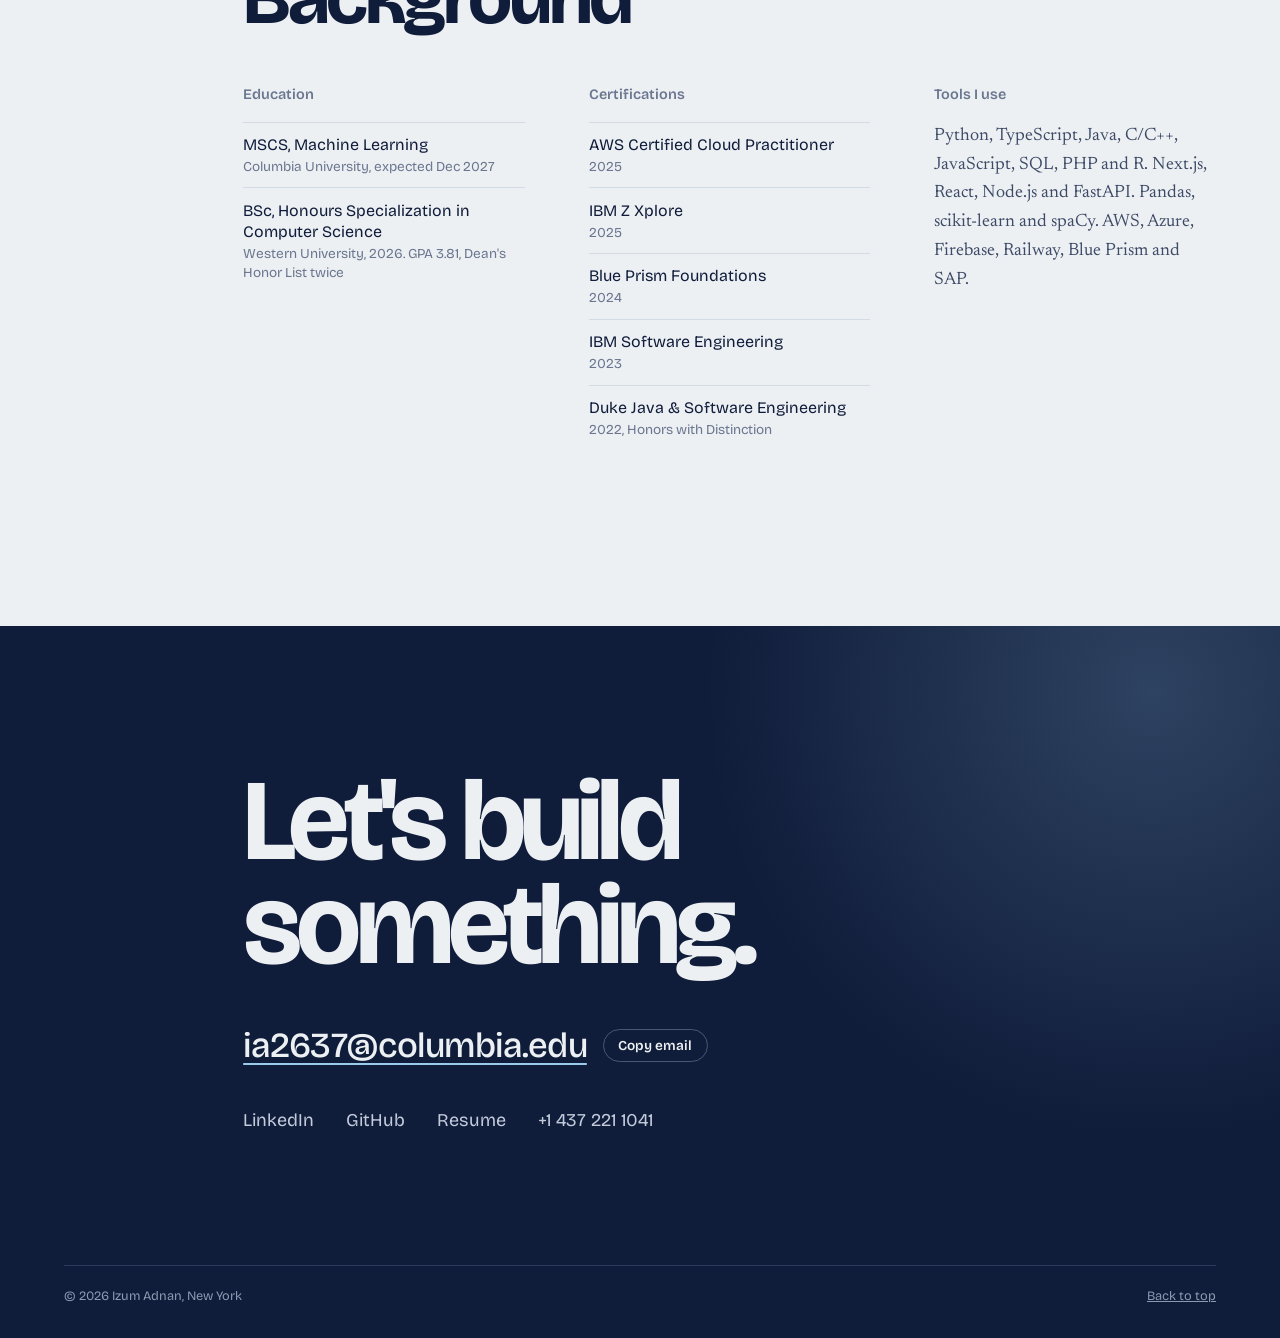
==== commit c8a1d26f: "Add playable screening game to hero Press Play to block amber records before they hit the name; miss" ====
--- a/index.html
+++ b/index.html
@@ -40,10 +40,10 @@
       <canvas id="pipeline" aria-hidden="true"></canvas>
       <div class="hero__foot">
         <p class="hero__lead">I build software and AI that take slow, manual work off people's plates.<span>MSCS in Machine Learning at Columbia. Co-founder of SettleWise. New York.</span></p>
-        <p class="hero__meta" aria-live="off">
-          <b id="r-kept">0</b> of 1,247 points kept, like my thesis screener
-          <button class="hero__replay" id="replay" type="button">Run again</button>
-        </p>
+        <div class="hero__game">
+          <p class="hero__hud" id="hud" aria-live="polite"><b id="r-kept">0</b> of 1,247 points kept, like my thesis screener. Think you can screen better?</p>
+          <button class="play" id="play" type="button">Play</button>
+        </div>
       </div>
     </section>
 
--- a/css/site.css
+++ b/css/site.css
@@ -88,17 +88,31 @@
   margin: 0; max-width: 26ch;
 }
 .hero__lead span { display: block; color: var(--ink-3); font-weight: 400; font-size: .7em; letter-spacing: 0; margin-top: .6rem; }
-.hero__meta {
-  font-family: var(--display); font-size: .85rem; color: var(--ink-3);
-  font-variant-numeric: tabular-nums; text-align: right; line-height: 1.5;
-}
-.hero__meta b { color: var(--ink); font-weight: 600; }
-.hero__replay {
-  font: inherit; color: var(--ink-2); background: none; border: 0; padding: 0; margin-left: .75rem;
-  text-decoration: underline; text-underline-offset: 3px; cursor: pointer;
-}
-.hero__replay:hover { color: var(--blue); }
-@media (max-width: 640px) { .hero__meta { text-align: left; } }
+.hero__game { display: flex; align-items: center; gap: 1.1rem; max-width: 32rem; }
+.hero__hud {
+  margin: 0; font-family: var(--display); font-size: .88rem; color: var(--ink-3);
+  font-variant-numeric: tabular-nums; line-height: 1.45; text-align: right;
+}
+.hero__hud b { color: var(--ink); font-weight: 700; }
+.hero__hud b.miss { color: var(--signal); }
+.play {
+  flex: none; font-family: var(--display); font-weight: 700; font-size: 1rem;
+  color: var(--paper); background: var(--ink); border: 0; cursor: pointer;
+  padding: .85rem 1.5rem; border-radius: 999px; position: relative;
+  transition: background .2s, transform .15s;
+}
+.play::after {
+  content: ""; position: absolute; inset: -5px; border-radius: inherit;
+  border: 1.5px solid var(--signal); opacity: .7; animation: ring 2.6s infinite;
+}
+.play:hover { background: var(--blue); }
+.play:active { transform: scale(.97); }
+@keyframes ring { 0% { transform: scale(.94); opacity: .8; } 100% { transform: scale(1.18); opacity: 0; } }
+@media (prefers-reduced-motion: reduce) { .play::after { animation: none; opacity: .5; } }
+.hero canvas.is-playing { cursor: crosshair; touch-action: none; }
+.hero:has(canvas.is-playing) .hero__foot { cursor: crosshair; }
+.hero:has(canvas.is-playing) .hero__lead { opacity: .35; transition: opacity .3s; }
+@media (max-width: 640px) { .hero__game { width: 100%; justify-content: space-between; } .hero__hud { text-align: left; } }
 
 /* ---------- sections ---------- */
 .section { padding: clamp(5rem, 13vw, 10rem) var(--gutter) 0; }
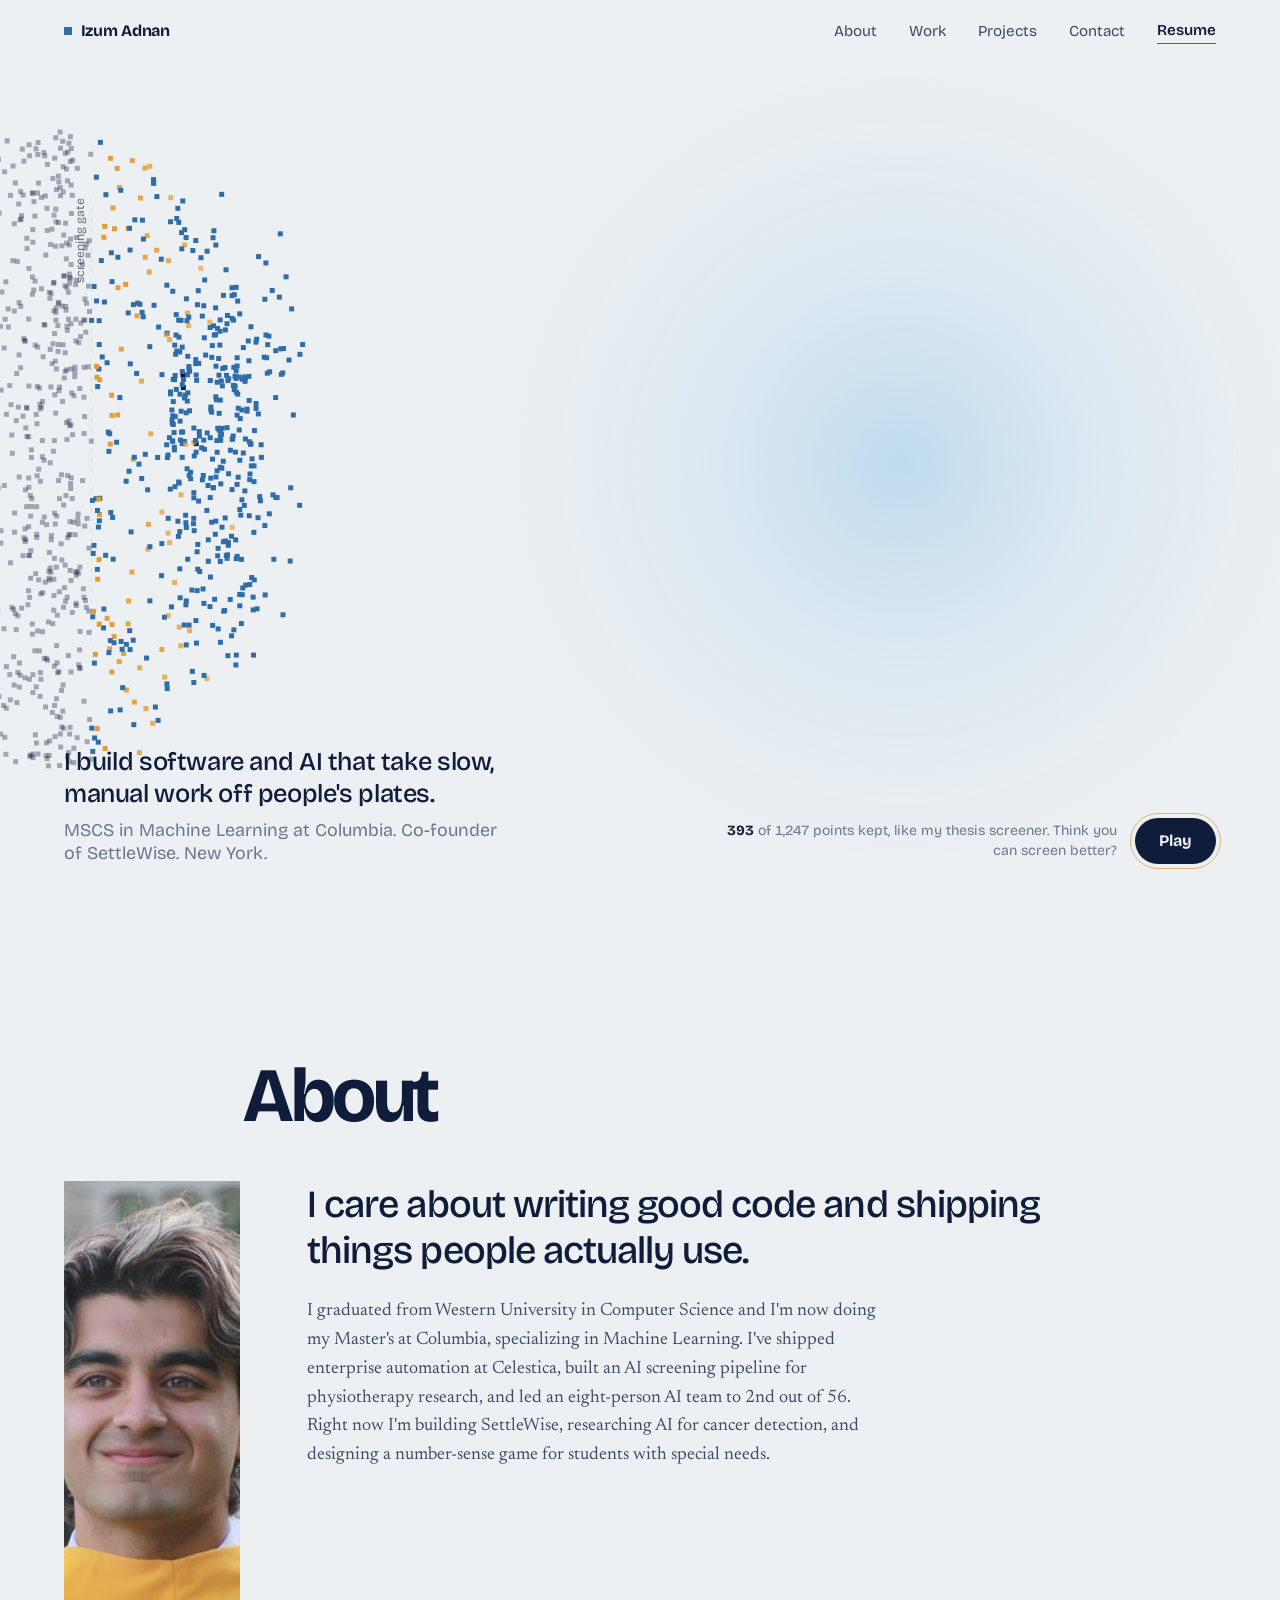
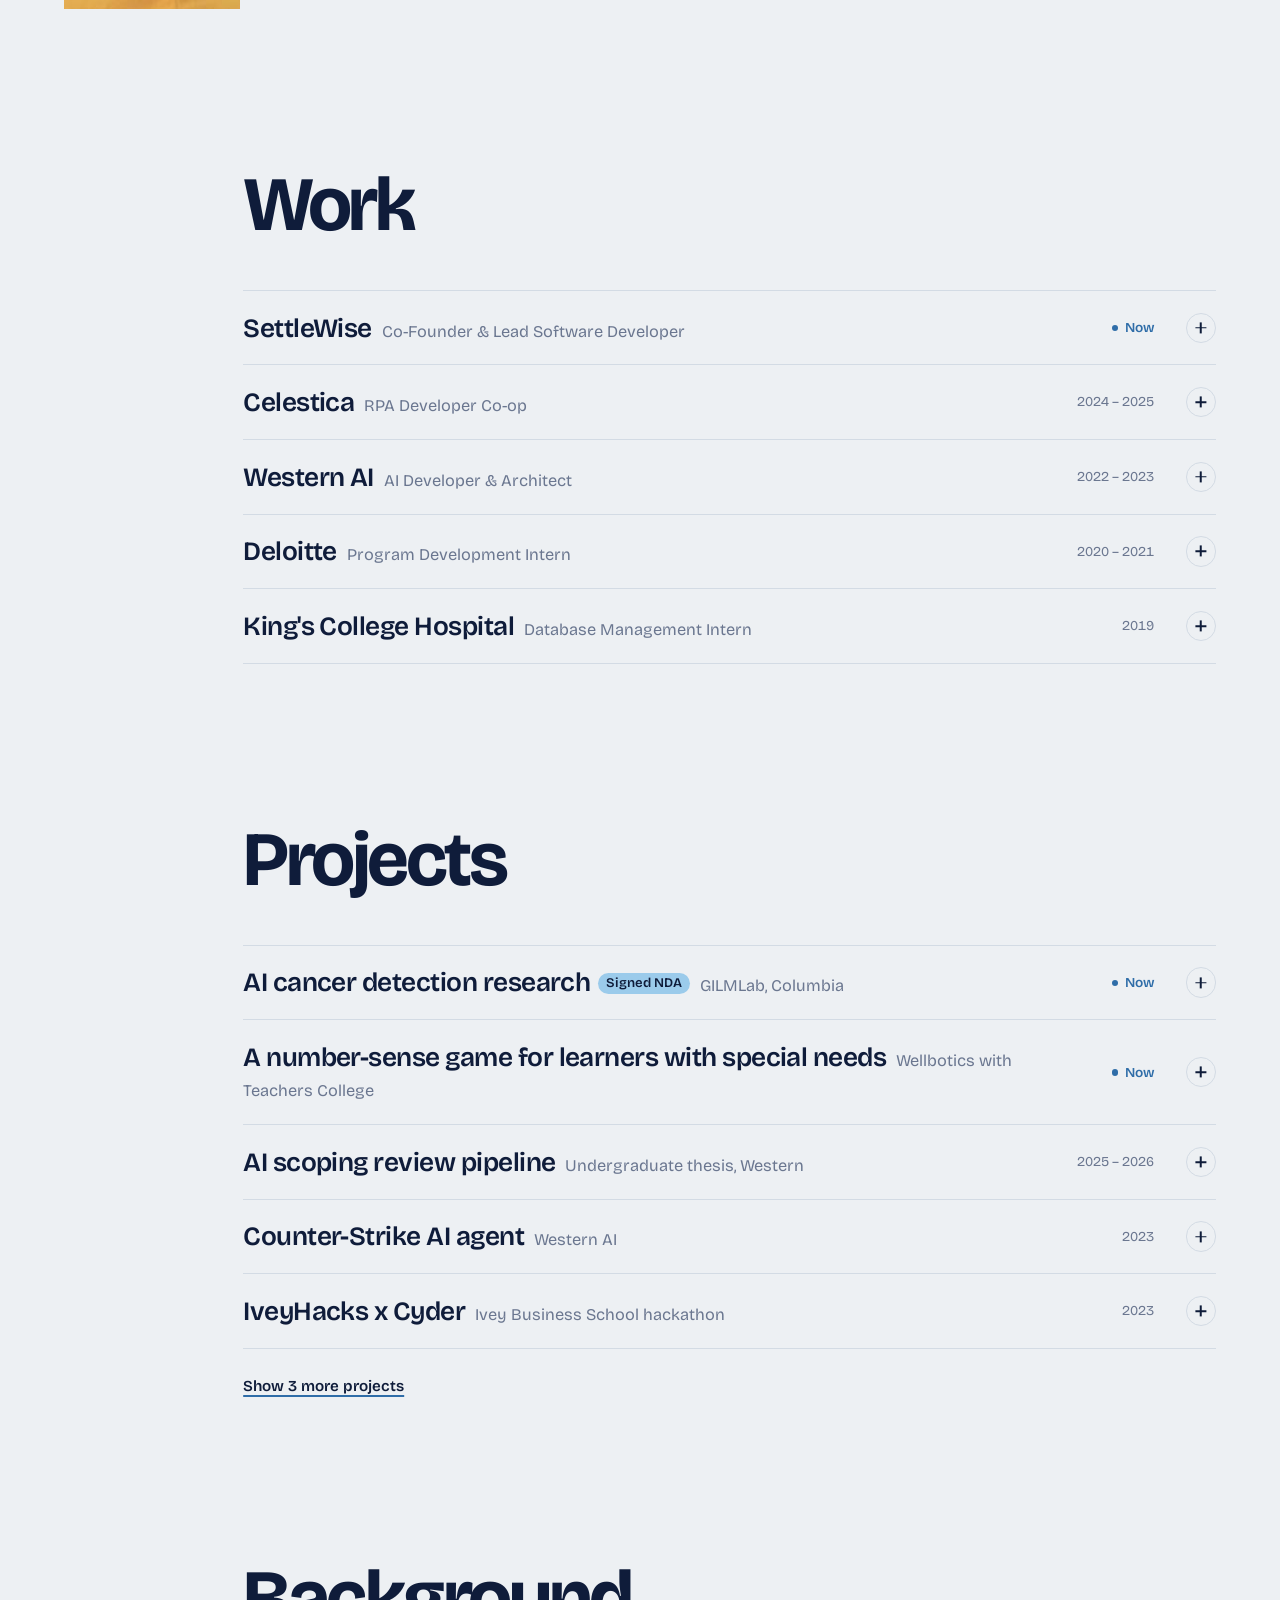
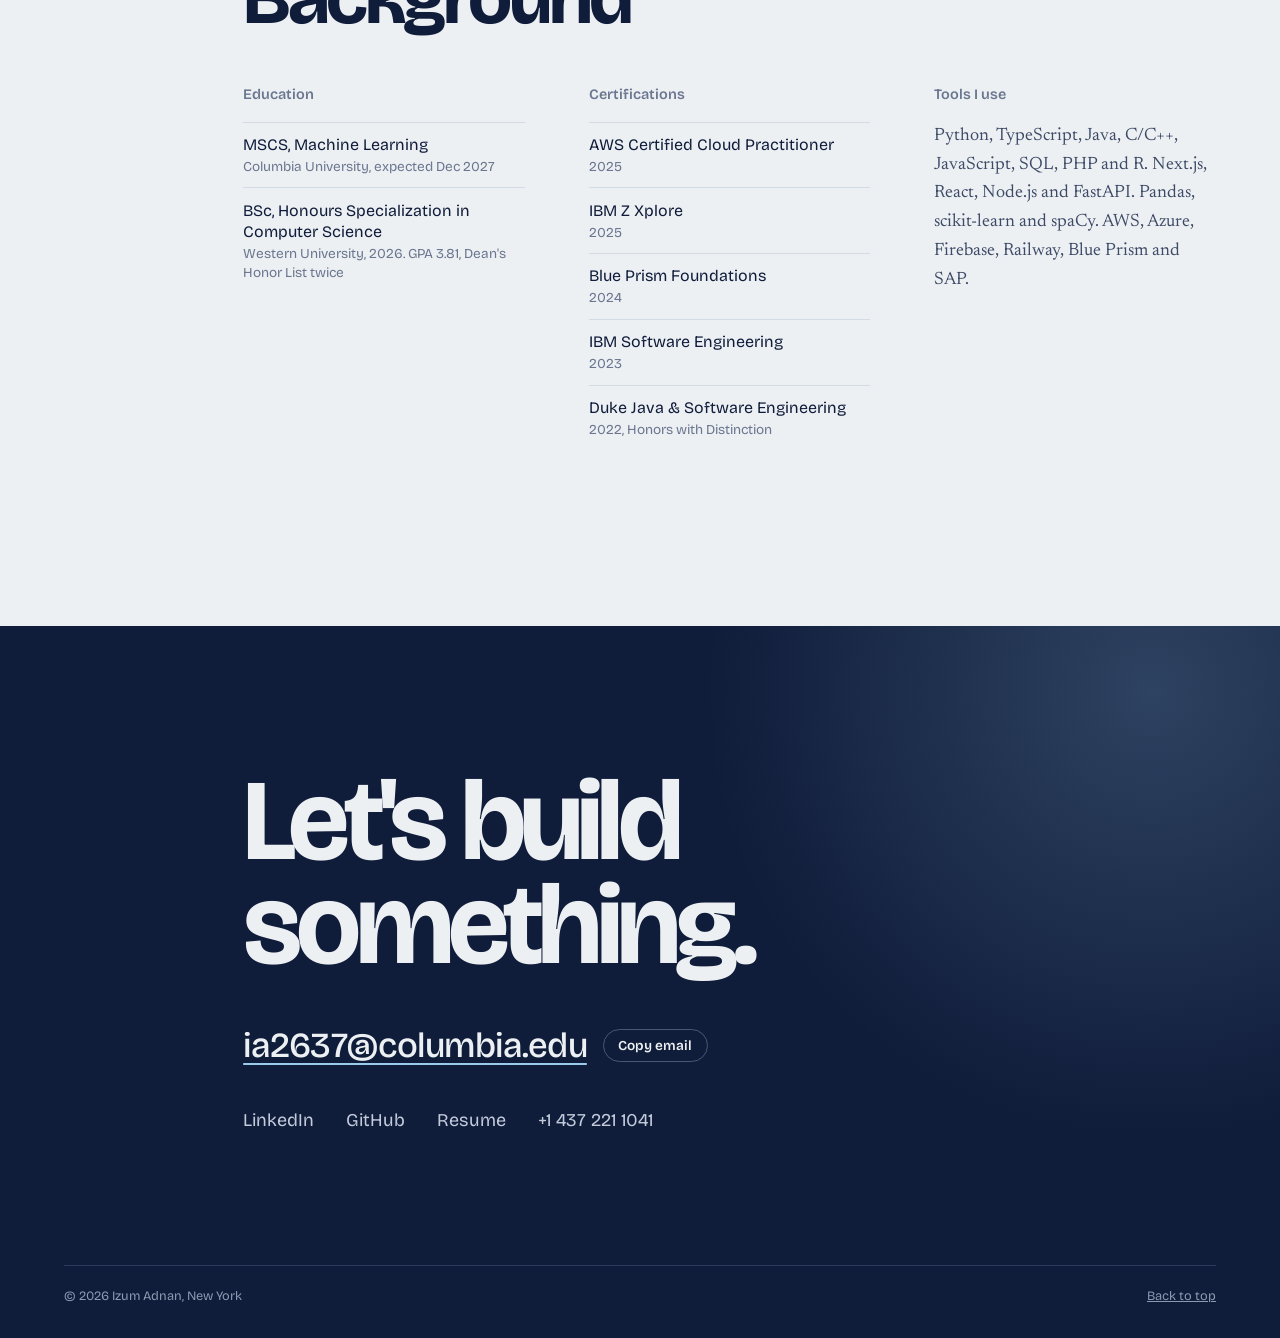
==== commit 473b2eea: "Version stylesheet and script so browsers load the latest Co-Authored-By: Claude Opus 5.5 <noreply@a" ====
--- a/index.html
+++ b/index.html
@@ -16,7 +16,7 @@
   <link rel="preconnect" href="https://fonts.googleapis.com">
   <link rel="preconnect" href="https://fonts.gstatic.com" crossorigin>
   <link href="https://fonts.googleapis.com/css2?family=Bricolage+Grotesque:opsz,wght@12..96,400;12..96,500;12..96,600;12..96,700;12..96,800&family=Newsreader:ital,opsz,wght@0,6..72,400;0,6..72,500;1,6..72,400&display=swap" rel="stylesheet">
-  <link rel="stylesheet" href="css/site.css">
+  <link rel="stylesheet" href="css/site.css?v=3">
 </head>
 <body>
   <a class="skip" href="#main">Skip to content</a>
@@ -291,6 +291,6 @@
     </div>
   </footer>
 
-  <script src="js/site.js"></script>
+  <script src="js/site.js?v=3"></script>
 </body>
 </html>
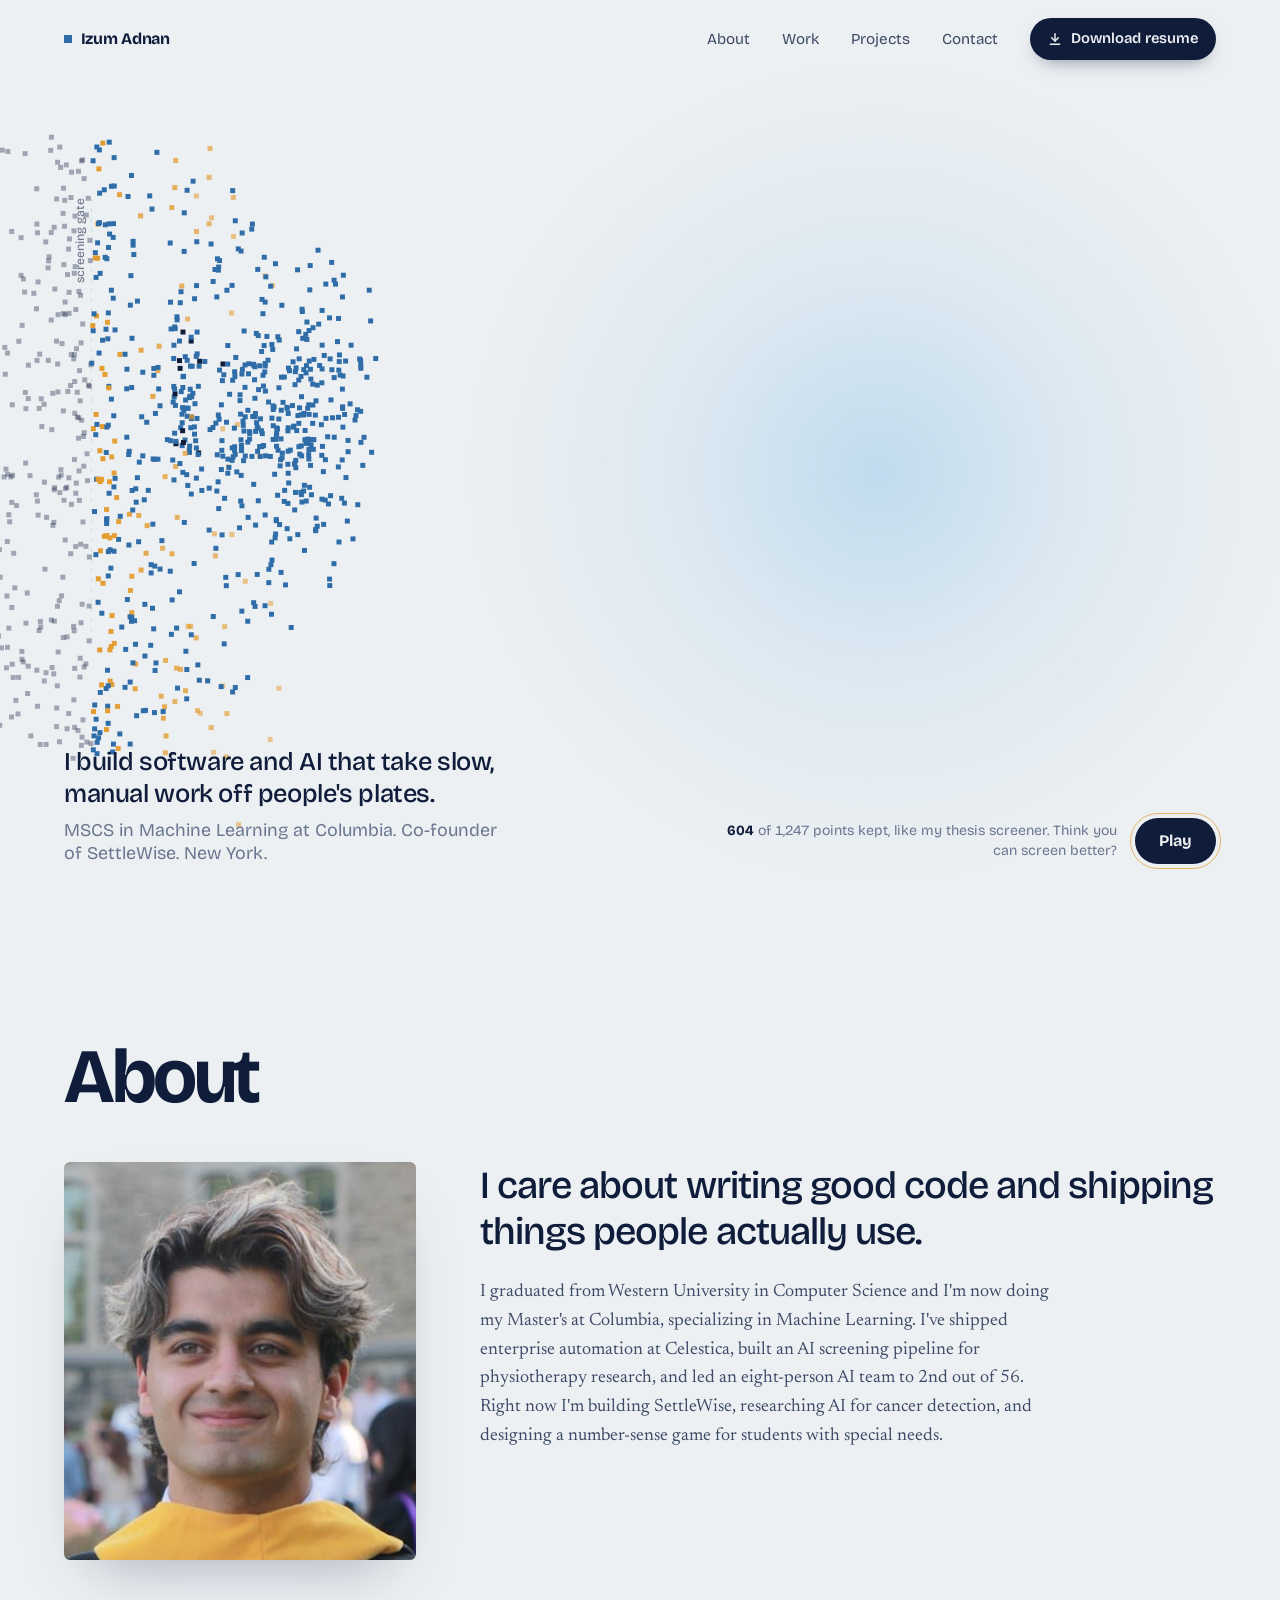
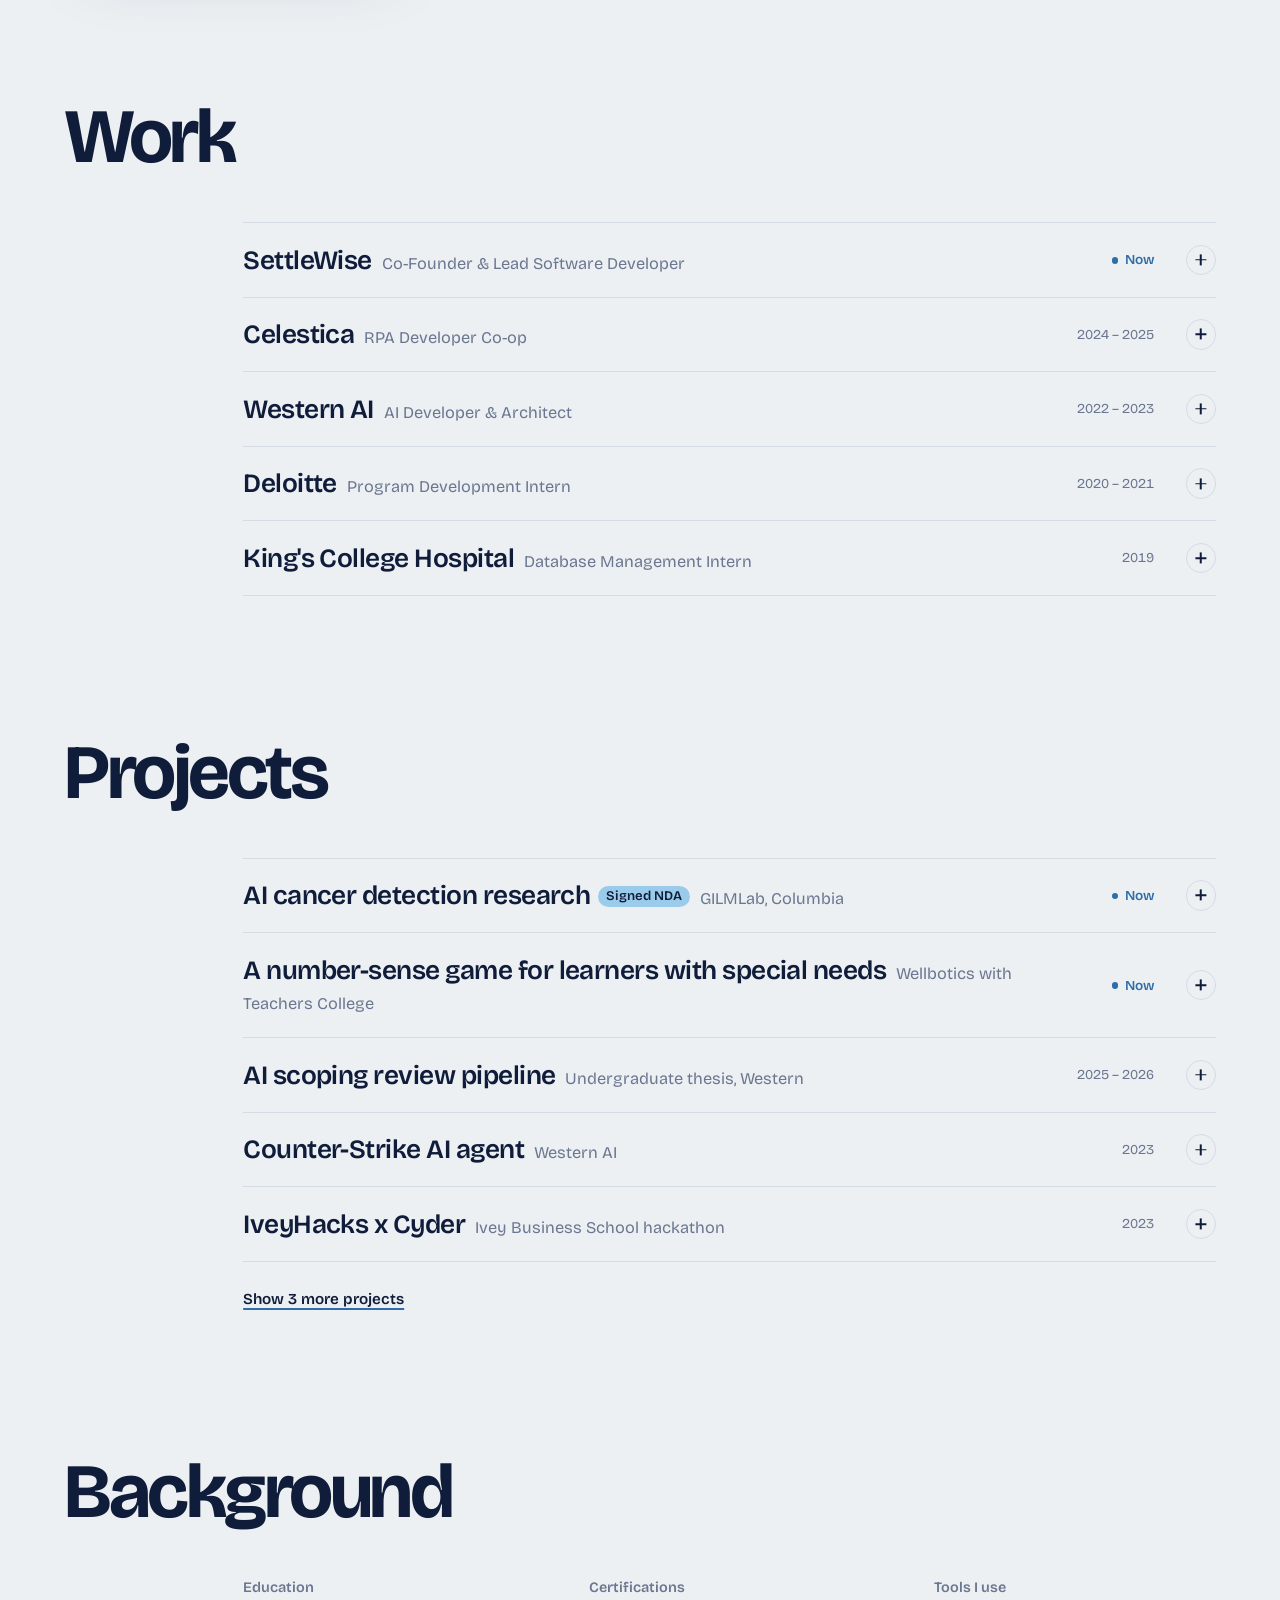
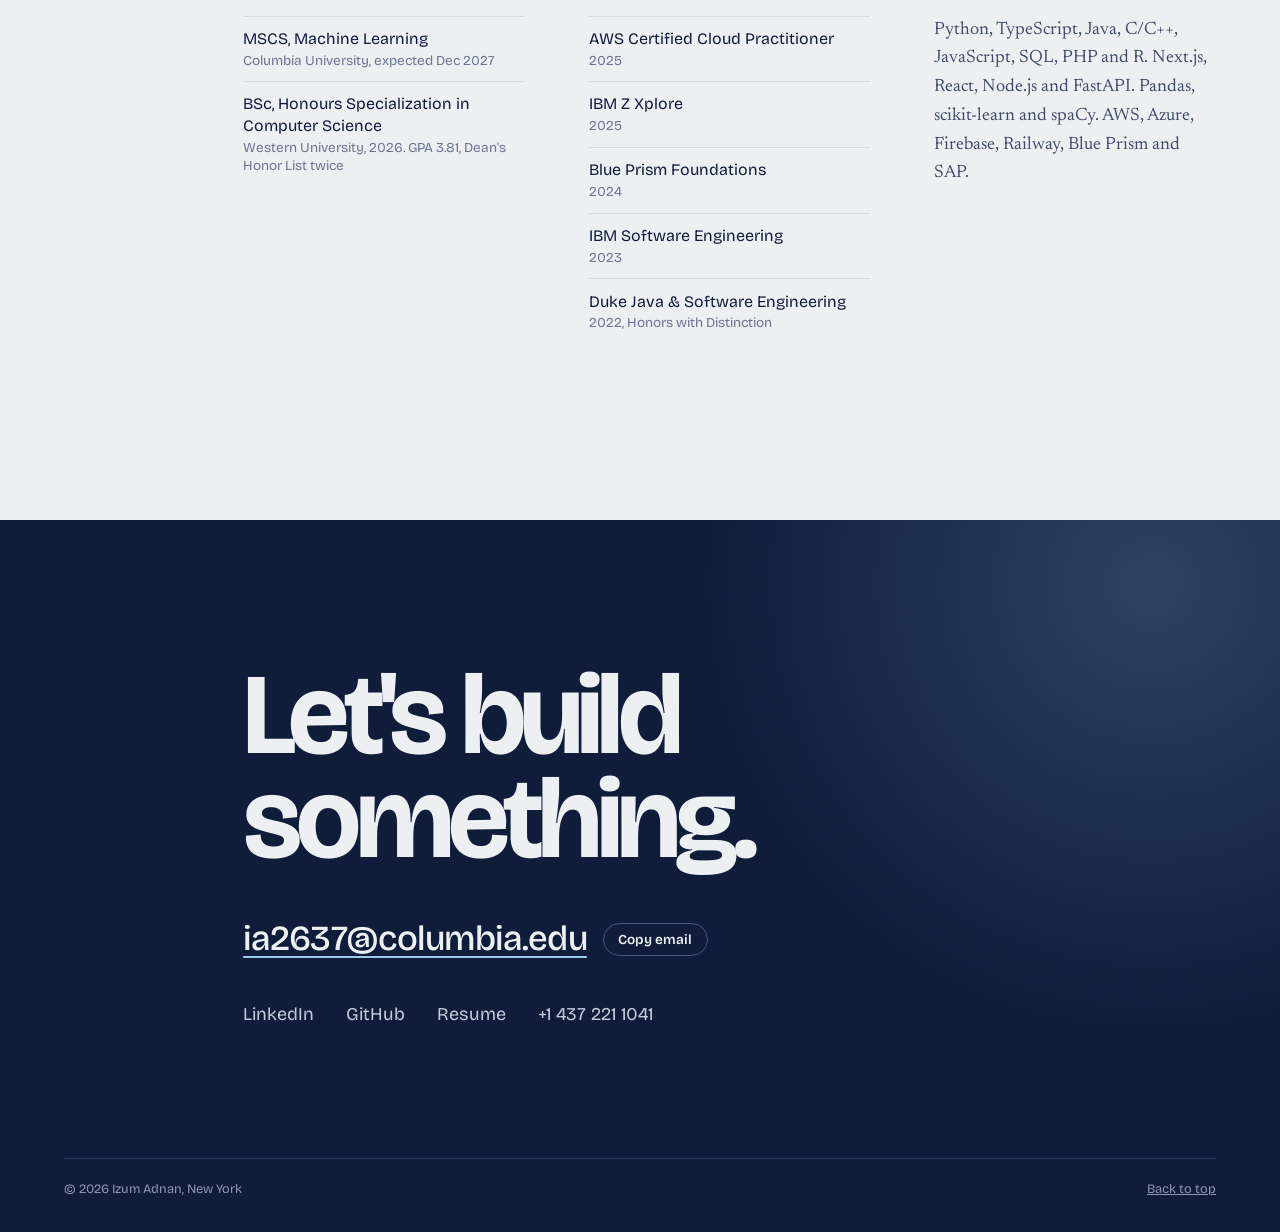
==== commit 56dcec45: "Fit large monitors, enlarge photo, highlight resume button Center content in a max-width column and " ====
--- a/index.html
+++ b/index.html
@@ -16,7 +16,7 @@
   <link rel="preconnect" href="https://fonts.googleapis.com">
   <link rel="preconnect" href="https://fonts.gstatic.com" crossorigin>
   <link href="https://fonts.googleapis.com/css2?family=Bricolage+Grotesque:opsz,wght@12..96,400;12..96,500;12..96,600;12..96,700;12..96,800&family=Newsreader:ital,opsz,wght@0,6..72,400;0,6..72,500;1,6..72,400&display=swap" rel="stylesheet">
-  <link rel="stylesheet" href="css/site.css?v=3">
+  <link rel="stylesheet" href="css/site.css?v=4">
 </head>
 <body>
   <a class="skip" href="#main">Skip to content</a>
@@ -30,7 +30,7 @@
         <a href="#projects">Projects</a>
         <a href="#contact">Contact</a>
       </nav>
-      <a class="bar__resume" href="Izum%20Adnan%20-%20Resume.pdf" download>Resume</a>
+      <a class="bar__resume" href="Izum%20Adnan%20-%20Resume.pdf" download><svg viewBox="0 0 24 24" fill="none" stroke="currentColor" stroke-width="2.2" stroke-linecap="round" stroke-linejoin="round" aria-hidden="true"><path d="M12 4v11"/><path d="m7 10 5 5 5-5"/><path d="M5 20h14"/></svg>Download resume</a>
     </div>
   </header>
 
@@ -50,7 +50,7 @@
     <section class="section" id="about" aria-labelledby="about-h">
       <h2 class="section__title" id="about-h">About</h2>
       <div class="about">
-        <img class="about__photo" src="images/portfolio/profile-pic.jpg" alt="Portrait of Izum Adnan" width="378" height="428">
+        <img class="about__photo" src="images/portfolio/profile-pic.jpg" alt="Portrait of Izum Adnan" width="378" height="428" loading="lazy">
         <div>
           <p>I care about writing good code and shipping things people actually use.</p>
           <p>I graduated from Western University in Computer Science and I'm now doing my Master's at Columbia, specializing in Machine Learning. I've shipped enterprise automation at Celestica, built an AI screening pipeline for physiotherapy research, and led an eight-person AI team to 2nd out of 56. Right now I'm building SettleWise, researching AI for cancer detection, and designing a number-sense game for students with special needs.</p>
@@ -291,6 +291,6 @@
     </div>
   </footer>
 
-  <script src="js/site.js?v=3"></script>
+  <script src="js/site.js?v=4"></script>
 </body>
 </html>
--- a/css/site.css
+++ b/css/site.css
@@ -15,7 +15,14 @@
   --gutter: clamp(1.25rem, 5vw, 4.5rem);
   --left: clamp(0rem, 14vw, 13rem);
   --measure: 36rem;
-}
+  --maxw: 84rem;
+  /* side padding that grows on wide screens so content stays in a centered column */
+  --edge: max(var(--gutter), calc((100vw - var(--maxw)) / 2));
+}
+/* big monitors: scale everything up so it doesn't look tiny */
+@media (min-width: 1700px) { html { font-size: 18px; } }
+@media (min-width: 2200px) { html { font-size: 20px; } }
+@media (min-width: 2800px) { html { font-size: 23px; } }
 
 *, *::before, *::after { box-sizing: border-box; }
 html { scroll-behavior: smooth; -webkit-text-size-adjust: 100%; }
@@ -46,7 +53,7 @@
 .bar {
   position: fixed; inset: 0 0 auto 0; z-index: 20;
   display: flex; align-items: center; justify-content: space-between; gap: 1rem;
-  padding: 1.1rem var(--gutter);
+  padding: 1.1rem var(--edge);
   transition: background .3s, padding .3s;
 }
 .bar.is-scrolled {
@@ -62,11 +69,19 @@
 .bar__dot { width: .5rem; height: .5rem; background: var(--blue); }
 .bar__right { display: flex; align-items: center; gap: clamp(1rem, 2.5vw, 2.25rem); }
 .bar nav { display: flex; gap: clamp(1rem, 2.5vw, 2.25rem); }
-.bar nav a, .bar__resume {
+.bar nav a {
   font-family: var(--display); font-size: .95rem; text-decoration: none; color: var(--ink-2);
 }
-.bar nav a:hover, .bar__resume:hover { color: var(--ink); }
-.bar__resume { font-weight: 600; color: var(--ink); border-bottom: 1.5px solid var(--blue); padding-bottom: 1px; }
+.bar nav a:hover { color: var(--ink); }
+.bar__resume {
+  display: inline-flex; align-items: center; gap: .5rem;
+  font-family: var(--display); font-weight: 600; font-size: .92rem; text-decoration: none;
+  color: var(--paper); background: var(--ink); padding: .6rem 1.1rem; border-radius: 999px;
+  box-shadow: 0 8px 20px -10px rgba(15,28,58,.6);
+  transition: background .2s, transform .15s;
+}
+.bar__resume svg { width: 1rem; height: 1rem; flex: none; }
+.bar__resume:hover { background: var(--blue); transform: translateY(-1px); }
 @media (max-width: 640px) { .bar nav { display: none; } }
 
 /* ---------- hero: the one loud moment ---------- */
@@ -78,7 +93,7 @@
 .hero__foot {
   position: relative; margin-top: auto;
   display: flex; justify-content: space-between; align-items: flex-end; gap: 2rem; flex-wrap: wrap;
-  padding: 0 var(--gutter) clamp(1.5rem, 4vh, 2.75rem);
+  padding: 0 var(--edge) clamp(1.5rem, 4vh, 2.75rem);
   pointer-events: none;
 }
 .hero__foot > * { pointer-events: auto; }
@@ -115,20 +130,23 @@
 @media (max-width: 640px) { .hero__game { width: 100%; justify-content: space-between; } .hero__hud { text-align: left; } }
 
 /* ---------- sections ---------- */
-.section { padding: clamp(5rem, 13vw, 10rem) var(--gutter) 0; }
+.section { padding: clamp(5rem, 11vw, 10rem) var(--edge) 0; }
 .section__title {
   font-family: var(--display); font-weight: 700;
   font-size: clamp(2.4rem, 6vw, 5rem); line-height: .95; letter-spacing: -0.045em;
-  margin: 0 0 clamp(2rem, 4vw, 3rem) var(--left);
+  margin: 0 0 clamp(2rem, 4vw, 3rem);
 }
 @media (max-width: 760px) { .section__title { margin-left: 0; } }
 
 /* about */
 .about {
-  display: grid; grid-template-columns: var(--left) minmax(0, 1fr); gap: 0 var(--gutter);
+  display: grid; grid-template-columns: minmax(14rem, 22rem) minmax(0, 1fr); gap: 0 clamp(2rem, 5vw, 5rem);
   align-items: start;
 }
-.about__photo { width: 100%; max-width: 11rem; aspect-ratio: 4 / 5; object-fit: cover; }
+.about__photo {
+  width: 100%; height: auto; aspect-ratio: 378 / 428; object-fit: cover;
+  border-radius: 6px; box-shadow: 0 30px 60px -30px rgba(15,28,58,.35);
+}
 .about p {
   margin: 0; max-width: 32ch;
   font-family: var(--display); font-weight: 500;
@@ -141,7 +159,7 @@
 }
 @media (max-width: 760px) {
   .about { grid-template-columns: minmax(0, 1fr); }
-  .about__photo { width: 7rem; margin-bottom: 1.75rem; }
+  .about__photo { width: min(70%, 18rem); max-width: none; margin-bottom: 2rem; }
 }
 
 /* ---------- list of entries (experience, projects) ---------- */
@@ -249,7 +267,7 @@
 .contact {
   margin-top: clamp(6rem, 14vw, 11rem);
   background: var(--ink); color: var(--paper);
-  padding: clamp(5rem, 12vw, 9rem) var(--gutter) 2rem;
+  padding: clamp(5rem, 12vw, 9rem) var(--edge) 2rem;
   position: relative; overflow: hidden;
 }
 .contact::before {
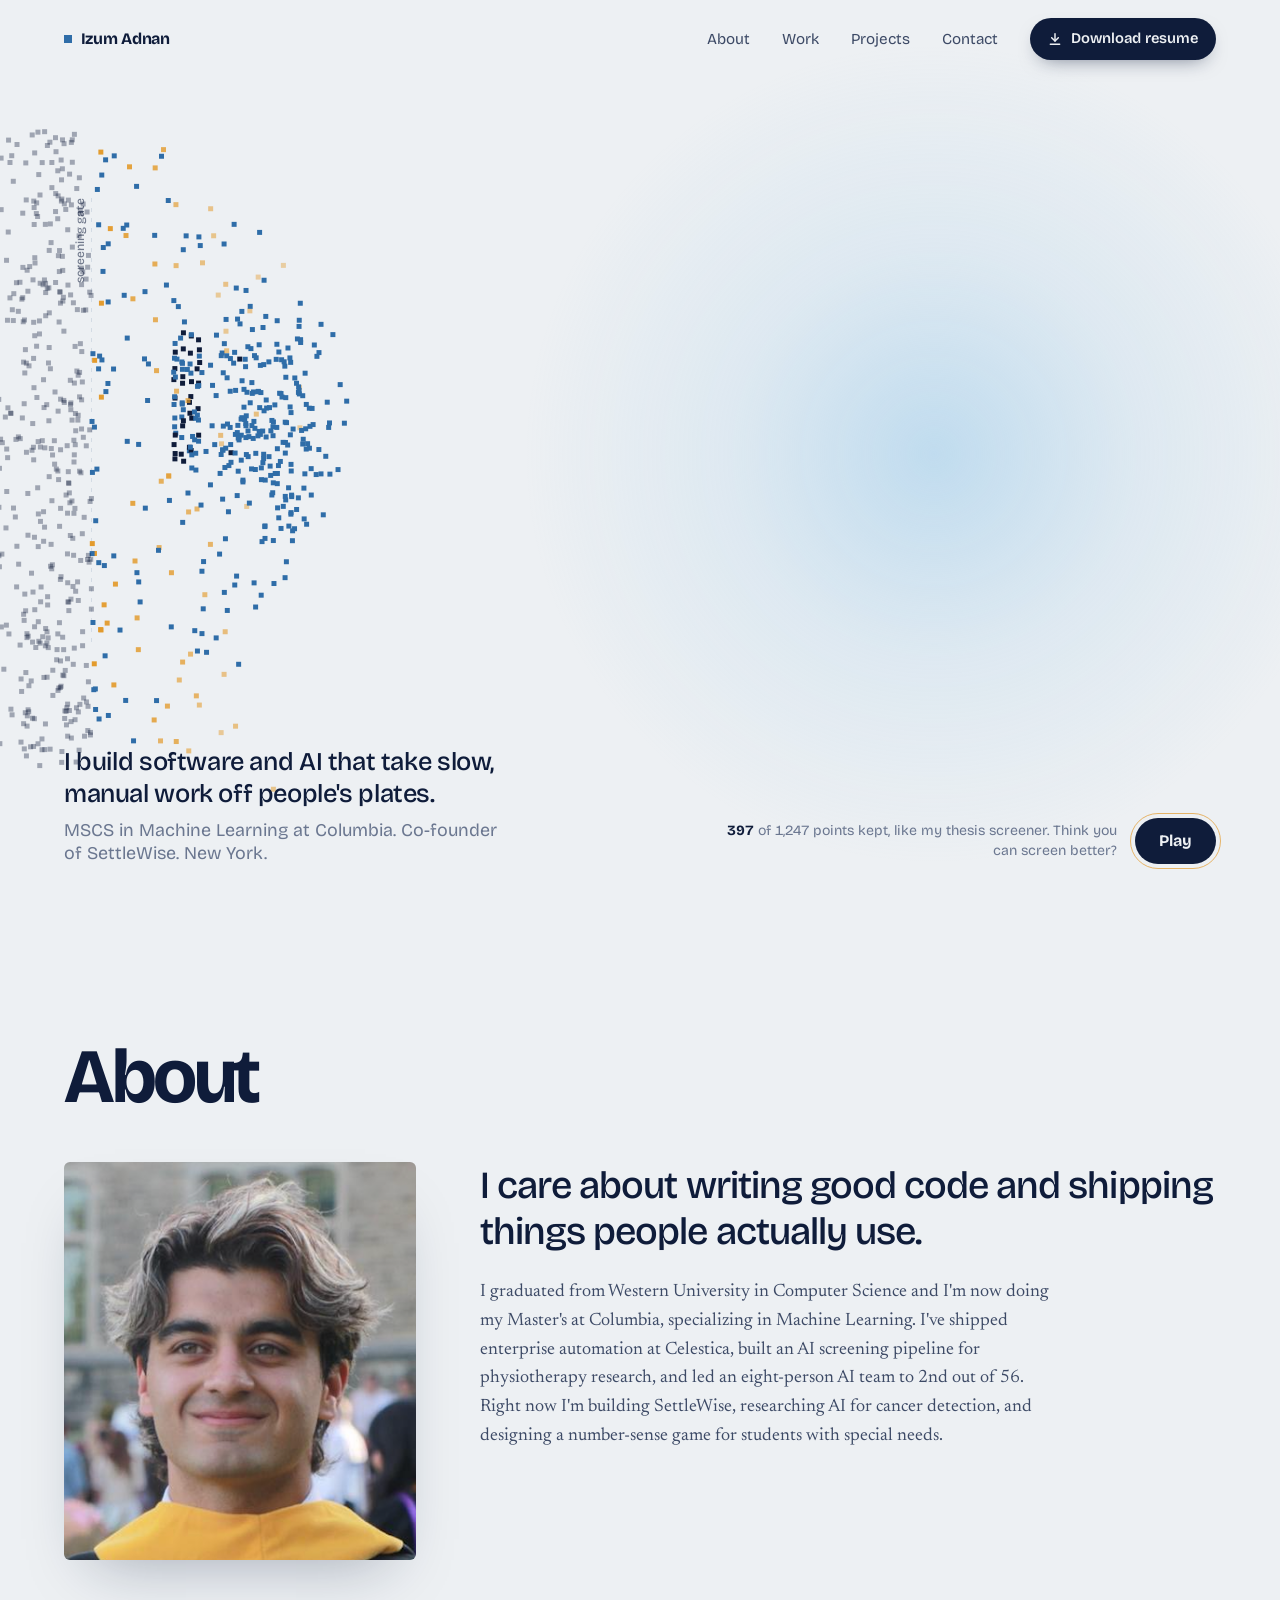
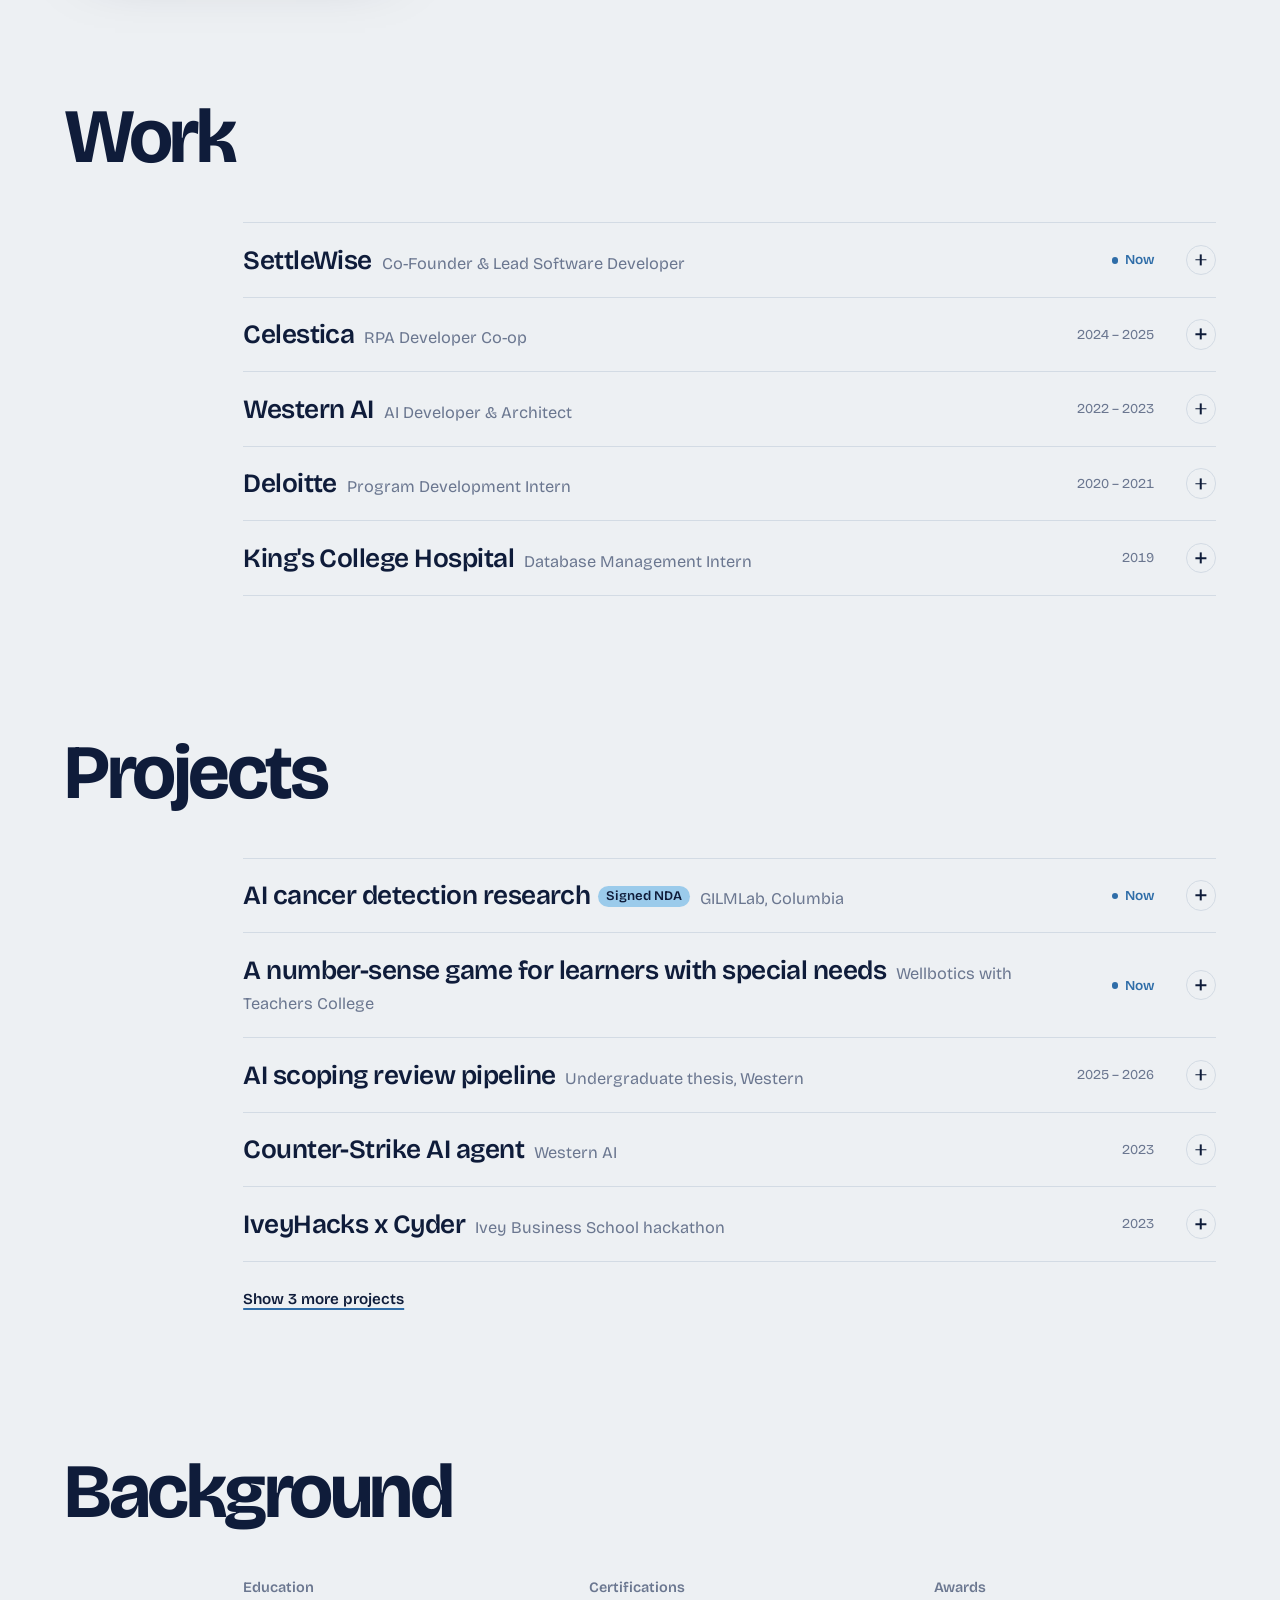
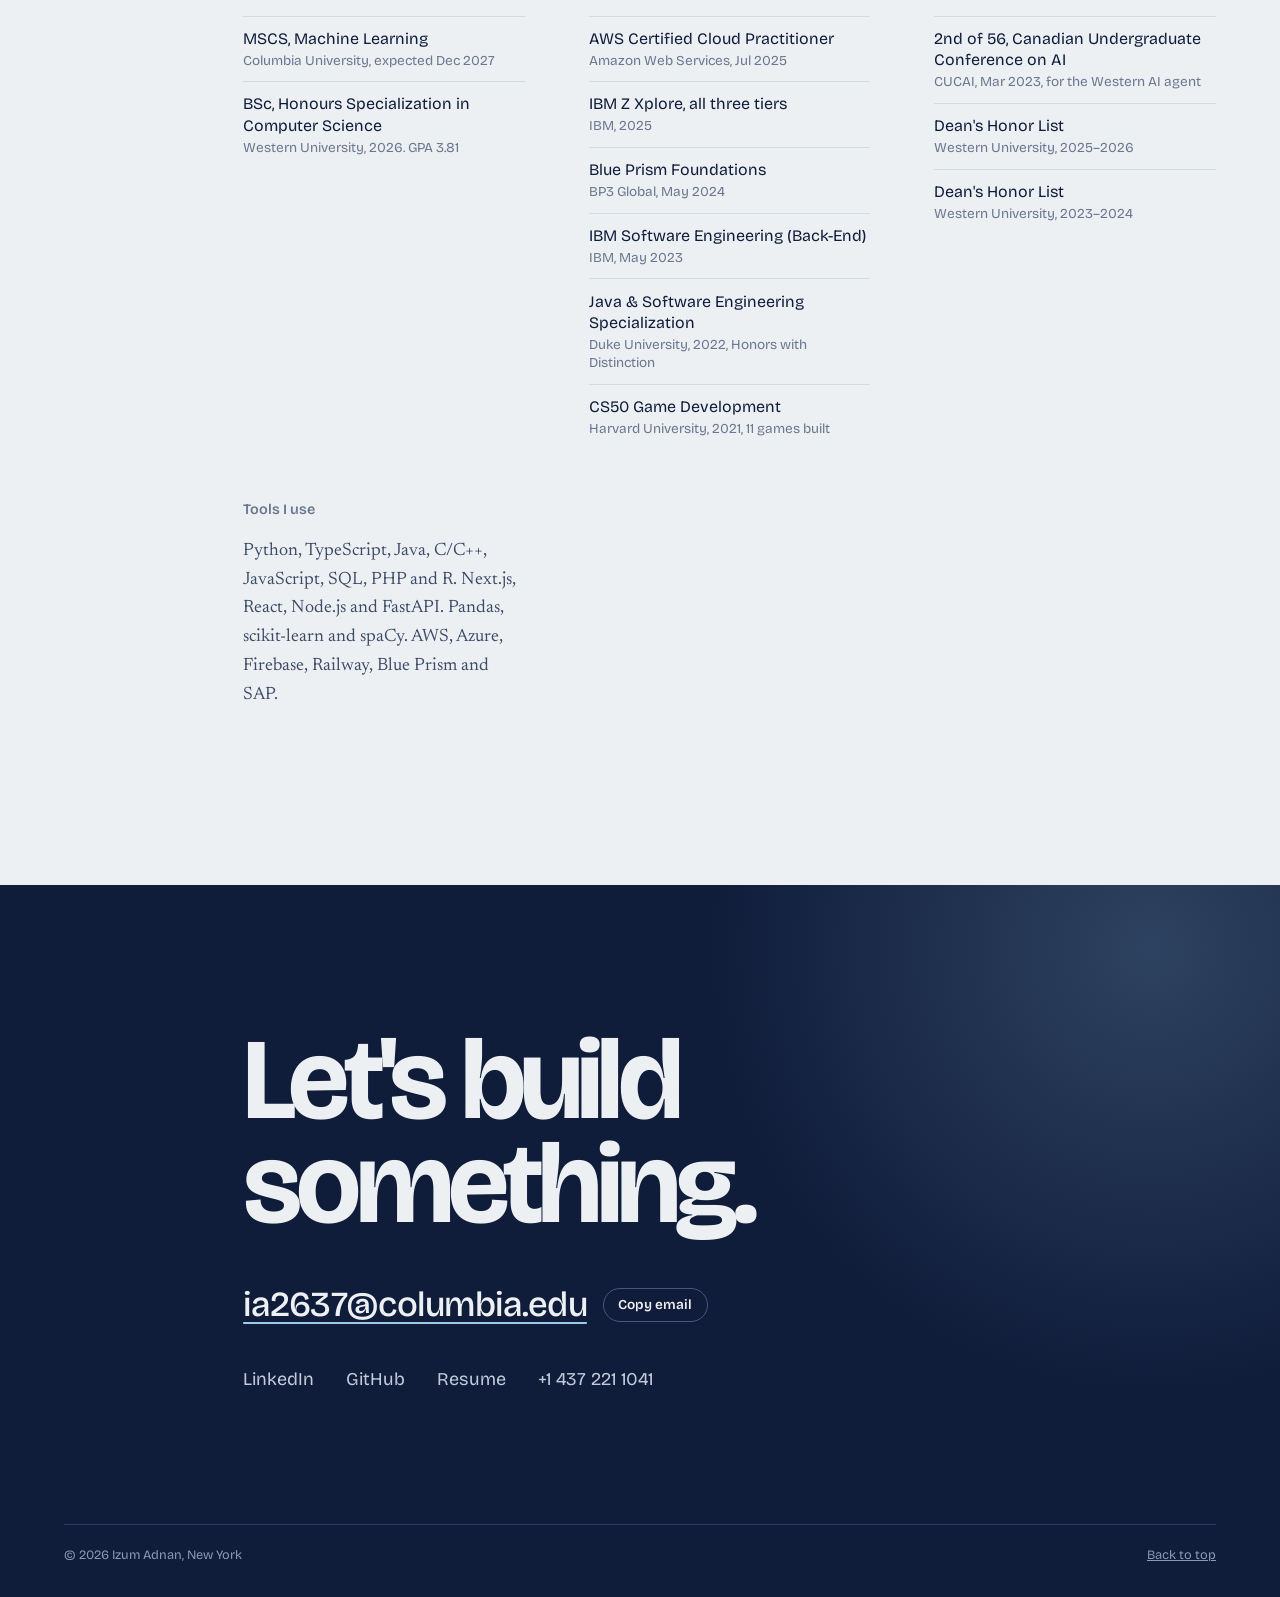
==== commit b2b8616f: "Restore all certificates and add awards Co-Authored-By: Claude Opus 5.5 <noreply@anthropic.com> Clau" ====
--- a/index.html
+++ b/index.html
@@ -16,7 +16,7 @@
   <link rel="preconnect" href="https://fonts.googleapis.com">
   <link rel="preconnect" href="https://fonts.gstatic.com" crossorigin>
   <link href="https://fonts.googleapis.com/css2?family=Bricolage+Grotesque:opsz,wght@12..96,400;12..96,500;12..96,600;12..96,700;12..96,800&family=Newsreader:ital,opsz,wght@0,6..72,400;0,6..72,500;1,6..72,400&display=swap" rel="stylesheet">
-  <link rel="stylesheet" href="css/site.css?v=4">
+  <link rel="stylesheet" href="css/site.css?v=5">
 </head>
 <body>
   <a class="skip" href="#main">Skip to content</a>
@@ -250,17 +250,26 @@
           <h3>Education</h3>
           <ul>
             <li>MSCS, Machine Learning<span>Columbia University, expected Dec 2027</span></li>
-            <li>BSc, Honours Specialization in Computer Science<span>Western University, 2026. GPA 3.81, Dean's Honor List twice</span></li>
+            <li>BSc, Honours Specialization in Computer Science<span>Western University, 2026. GPA 3.81</span></li>
           </ul>
         </div>
         <div>
           <h3>Certifications</h3>
           <ul>
-            <li>AWS Certified Cloud Practitioner<span>2025</span></li>
-            <li>IBM Z Xplore<span>2025</span></li>
-            <li>Blue Prism Foundations<span>2024</span></li>
-            <li>IBM Software Engineering<span>2023</span></li>
-            <li>Duke Java &amp; Software Engineering<span>2022, Honors with Distinction</span></li>
+            <li>AWS Certified Cloud Practitioner<span>Amazon Web Services, Jul 2025</span></li>
+            <li>IBM Z Xplore, all three tiers<span>IBM, 2025</span></li>
+            <li>Blue Prism Foundations<span>BP3 Global, May 2024</span></li>
+            <li>IBM Software Engineering (Back-End)<span>IBM, May 2023</span></li>
+            <li>Java &amp; Software Engineering Specialization<span>Duke University, 2022, Honors with Distinction</span></li>
+            <li>CS50 Game Development<span>Harvard University, 2021, 11 games built</span></li>
+          </ul>
+        </div>
+        <div>
+          <h3>Awards</h3>
+          <ul>
+            <li>2nd of 56, Canadian Undergraduate Conference on AI<span>CUCAI, Mar 2023, for the Western AI agent</span></li>
+            <li>Dean's Honor List<span>Western University, 2025–2026</span></li>
+            <li>Dean's Honor List<span>Western University, 2023–2024</span></li>
           </ul>
         </div>
         <div>
@@ -291,6 +300,6 @@
     </div>
   </footer>
 
-  <script src="js/site.js?v=4"></script>
+  <script src="js/site.js?v=5"></script>
 </body>
 </html>
